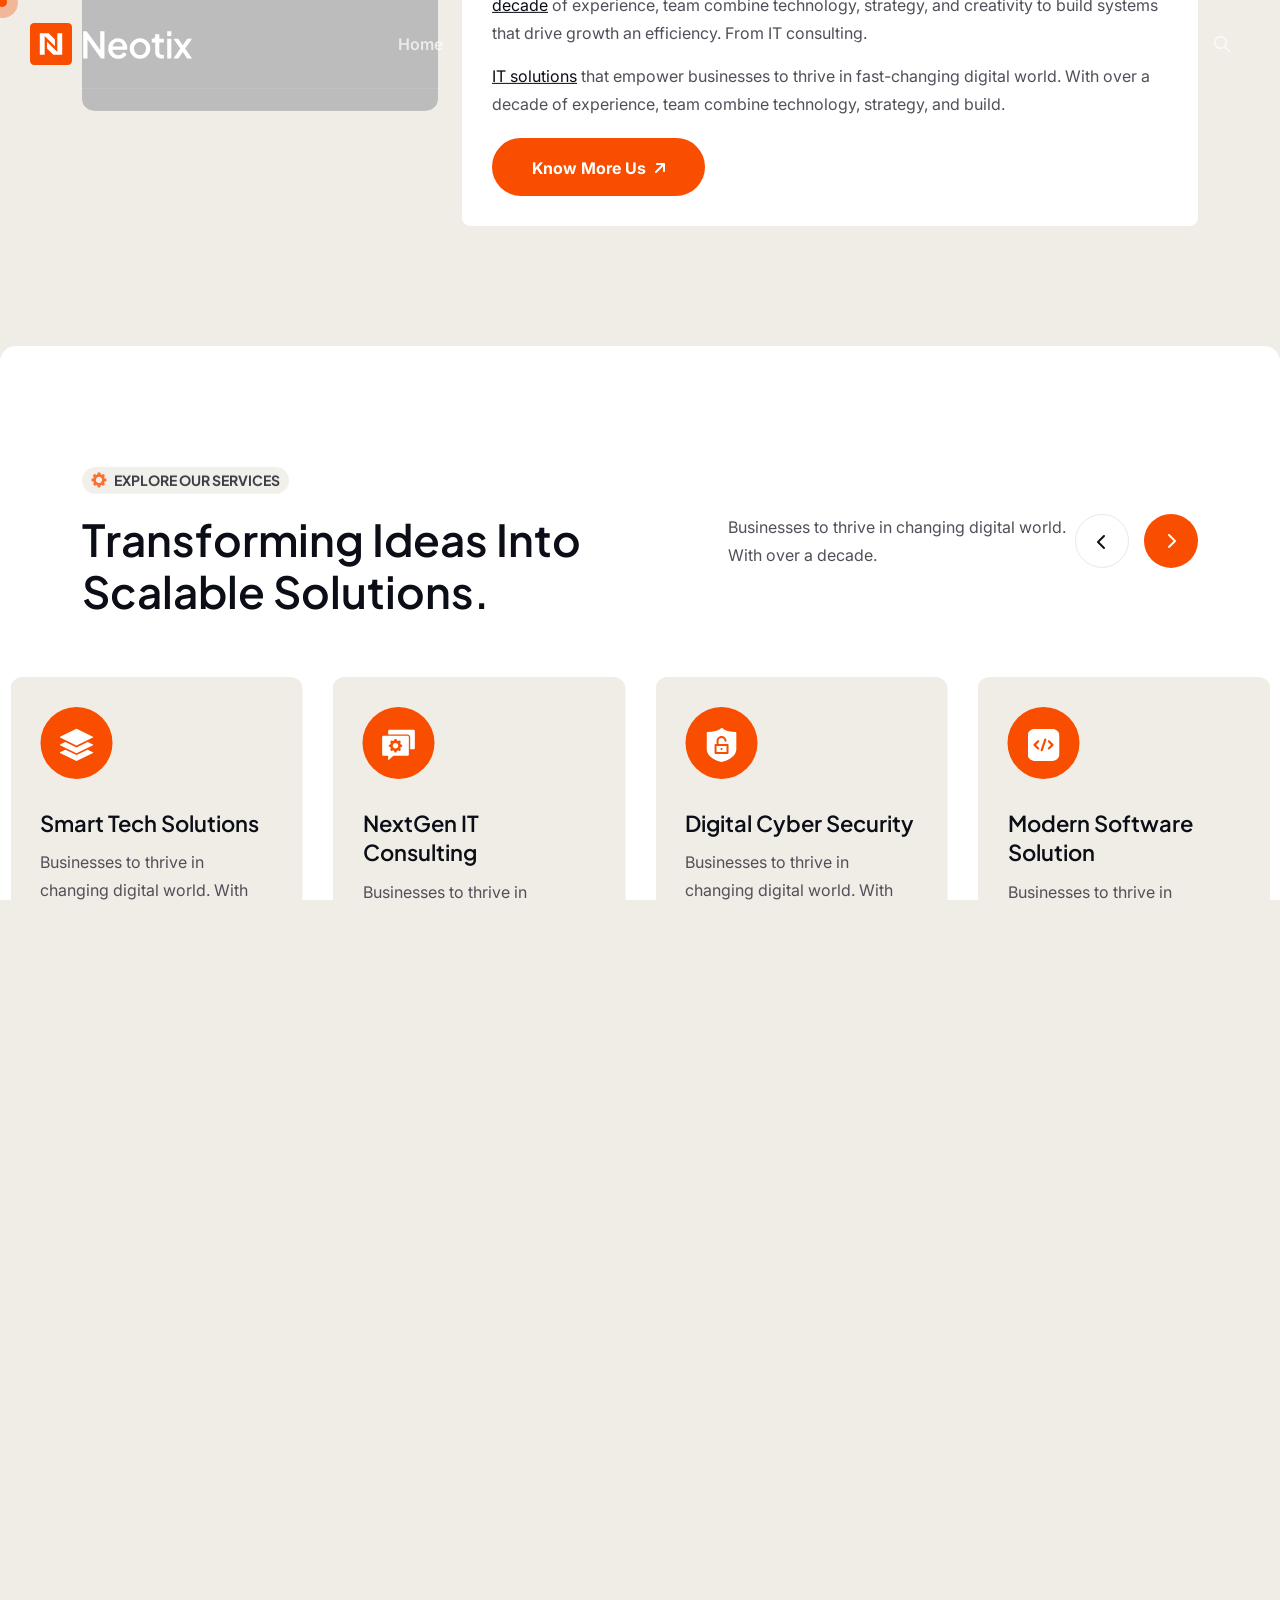
==== buyer-file/neotix/index.html @ cf964920 "first commit" ====
<!DOCTYPE html>
<html lang="en">
    <!--<< Header Area >>-->
    <head>
        <!-- ========== Meta Tags ========== -->
        <meta charset="UTF-8">
        <meta http-equiv="X-UA-Compatible" content="IE=edge">
        <meta name="viewport" content="width=device-width, initial-scale=1">
        <meta name="author" content="Gramentheme">
        <meta name="description" content="Brevon - Multipurpose Business HTML Template">
        <!-- ======== Page title ============ -->
        <title>Neotix - IT Service & Solution HTML Template</title>
        <!--<< Favcion >>-->
        <link rel="shortcut icon" href="assets/img/favicon.svg">
        <!--<< Bootstrap min.css >>-->
        <link rel="stylesheet" href="assets/css/bootstrap.min.css">
        <!--<< All Min Css >>-->
        <link rel="stylesheet" href="assets/css/all.min.css">
        <!--<< Animate.css >>-->
        <link rel="stylesheet" href="assets/css/animate.css">
        <!--<< Magnific Popup.css >>-->
        <link rel="stylesheet" href="assets/css/magnific-popup.css">
        <!--<< MeanMenu.css >>-->
        <link rel="stylesheet" href="assets/css/meanmenu.css">
        <!--<< Swiper Bundle.css >>-->
        <link rel="stylesheet" href="assets/css/swiper-bundle.min.css">
        <!--<< Nice Select.css >>-->
        <link rel="stylesheet" href="assets/css/nice-select.css">
        <!--<< Main.css >>-->
        <link rel="stylesheet" href="assets/css/main.css">
    </head>
    <body>

        <!-- Preloader Start -->
        <div id="preloader" class="preloader">
            <div class="animation-preloader">
                <div class="spinner">                
                </div>
                <div class="txt-loading">
                    <span data-text-preloader="N" class="letters-loading">
                        N
                    </span>
                    <span data-text-preloader="E" class="letters-loading">
                        E
                    </span>
                    <span data-text-preloader="O" class="letters-loading">
                        O
                    </span>
                    <span data-text-preloader="T" class="letters-loading">
                        T
                    </span>
                    <span data-text-preloader="I" class="letters-loading">
                        I
                    </span>
                    <span data-text-preloader="X" class="letters-loading">
                        X
                    </span>
                </div>
                <p class="text-center">Loading</p>
            </div>
            <div class="loader">
                <div class="row">
                    <div class="col-3 loader-section section-left">
                        <div class="bg"></div>
                    </div>
                    <div class="col-3 loader-section section-left">
                        <div class="bg"></div>
                    </div>
                    <div class="col-3 loader-section section-right">
                        <div class="bg"></div>
                    </div>
                    <div class="col-3 loader-section section-right">
                        <div class="bg"></div>
                    </div>
                </div>
            </div>
        </div>

        <!-- Back To Top Start -->
        <button id="back-top" class="back-to-top">
            <i class="fa-regular fa-arrow-up"></i>
        </button>

        <!-- GT MouseCursor Start -->
        <div class="mouseCursor cursor-outer"></div>
        <div class="mouseCursor cursor-inner"></div>

       

         <!-- Header-Top Section Start -->
        <div class="header-top-section">
            <div class="container-fluid">
                <div class="header-top-wrapper">
                    <div class="header-left">
                         <ul class="list">
                            <li>
                                <i class="fa-solid fa-location-dot"></i>
                                Riverside Park EU-1001
                            </li>
                            <li>।</li>
                            <li>
                                <i class="fa-regular fa-envelope"></i>
                                <a href="mailto:hello@neotix.com">hello@neotix.com</a>
                            </li>
                        </ul>
                    </div>
                    <div class="header-right">
                        <span><i class="fa-regular fa-clock"></i> Mon–Fri 09:00 AM – 06:00 PM</span>
                            <div class="social-icon">
                            <a href="#"><i class="fa-brands fa-facebook-f"></i></a>
                            <a href="#"><i class="fa-brands fa-twitter"></i></a>
                            <a href="#"><i class="fa-brands fa-linkedin"></i></a>
                            <a href="#"><i class="fa-brands fa-instagram"></i></a>
                        </div>
                    </div>
                </div>
            </div>
        </div>

         <!-- Offcanvas Area Start -->
        <div class="fix-area">
            <div class="offcanvas__info">
                <div class="offcanvas__wrapper">
                    <div class="offcanvas__content">
                        <div class="offcanvas__top mb-5 d-flex justify-content-between align-items-center">
                            <div class="offcanvas__logo">
                                <a href="index.html">
                                    <img src="assets/img/logo/black-logo.svg" alt="logo-img">
                                </a>
                            </div>
                            <div class="offcanvas__close">
                                <button>
                                <i class="fas fa-times"></i>
                                </button>
                            </div>
                        </div>
                        <p class="text d-none d-xl-block">
                            Nullam dignissim, ante scelerisque the  is euismod fermentum odio sem semper the is erat, a feugiat leo urna eget eros. Duis Aenean a imperdiet risus.
                        </p>
                        <div class="mobile-menu fix mb-3"></div>
                        <div class="offcanvas__contact d-xl-block">
                            <h4 class="d-xl-block">Contact Info</h4>
                            <ul class="d-xl-block">
                                <li class="d-flex align-items-center">
                                    <div class="offcanvas__contact-icon">
                                        <i class="fal fa-map-marker-alt"></i>
                                    </div>
                                    <div class="offcanvas__contact-text">
                                        <a target="_blank" href="#">Main Street, Melbourne, Australia</a>
                                    </div>
                                </li>
                                <li class="d-flex align-items-center">
                                    <div class="offcanvas__contact-icon mr-15">
                                        <i class="fal fa-envelope"></i>
                                    </div>
                                    <div class="offcanvas__contact-text">
                                        <a href="mailto:info@example.com"><span class="mailto:info@example.com">info@example.com</span></a>
                                    </div>
                                </li>
                                <li class="d-flex align-items-center">
                                    <div class="offcanvas__contact-icon mr-15">
                                        <i class="fal fa-clock"></i>
                                    </div>
                                    <div class="offcanvas__contact-text">
                                        <a target="_blank" href="#">Mod-friday, 09am -05pm</a>
                                    </div>
                                </li>
                                <li class="d-flex align-items-center">
                                    <div class="offcanvas__contact-icon mr-15">
                                        <i class="far fa-phone"></i>
                                    </div>
                                    <div class="offcanvas__contact-text">
                                        <a href="tel:+11002345909">+11002345909</a>
                                    </div>
                                </li>
                            </ul>
                            <div class="social-icon d-flex align-items-center">
                                <a href="#"><i class="fab fa-facebook-f"></i></a>
                                <a href="#"><i class="fab fa-twitter"></i></a>
                                <a href="#"><i class="fab fa-youtube"></i></a>
                                <a href="#"><i class="fab fa-linkedin-in"></i></a>
                            </div>
                        </div>
                    </div>
                </div>
            </div>
        </div>
        <div class="offcanvas__overlay"></div>

        <!-- Header Section Start -->
        <header id="header-sticky" class="header-1">
            <div class="container-fluid">
                <div class="mega-menu-wrapper">
                    <div class="header-main">
                        <div class="header-left">
                            <div class="logo">
                            <a href="index.html" class="header-logo">
                                <img src="assets/img/logo/white-logo.svg" alt="logo-img">
                            </a>
                            <a href="index.html" class="header-logo-2">
                                <img src="assets/img/logo/black-logo.svg" alt="logo-img">
                            </a>
                        </div>
                        </div>
                        <div class="mean__menu-wrapper">
                                <div class="main-menu">
                                    <nav id="mobile-menu">
                                        <ul>
                                            <li class="has-dropdown active menu-thumb">
                                                <a href="index.html">
                                                    Home 
                                                </a>
                                                <ul class="submenu has-homemenu">
                                                    <li>
                                                        <div class="homemenu-items">
                                                            <div class="homemenu">
                                                                <div class="homemenu-thumb">
                                                                    <img src="assets/img/header/home-1.jpg" alt="img">
                                                                    <div class="demo-button">
                                                                         <a href="index.html" class="theme-btn">
                                                                            Multi Page 
                                                                        </a>
                                                                    </div>
                                                                </div>
                                                                <div class="homemenu-content text-center">
                                                                        <h4 class="homemenu-title">
                                                                      IT Solution
                                                                    </h4>
                                                                </div>
                                                            </div>
                                                            <div class="homemenu">
                                                                <div class="homemenu-thumb mb-15">
                                                                    <img src="assets/img/header/home-2.jpg" alt="img">
                                                                    <div class="demo-button">
                                                                        <a href="index-2.html" class="theme-btn">
                                                                            Multi Page 
                                                                        </a>
                                                                    </div>
                                                                </div>
                                                                <div class="homemenu-content text-center">
                                                                        <h4 class="homemenu-title">
                                                                       IT Consulting
                                                                    </h4>
                                                                </div>
                                                            </div>
                                                            <div class="homemenu">
                                                                <div class="homemenu-thumb mb-15">
                                                                    <img src="assets/img/header/home-3.jpg" alt="img">
                                                                    <div class="demo-button">
                                                                        <a href="index-3.html" class="theme-btn">
                                                                            Multi Page 
                                                                        </a>
                                                                    </div>
                                                                </div>
                                                                <div class="homemenu-content text-center">
                                                                    <h4 class="homemenu-title">
                                                                       Cyber Security
                                                                    </h4>
                                                                </div>
                                                            </div>
                                                            <div class="homemenu">
                                                                <div class="homemenu-thumb mb-15">
                                                                    <img src="assets/img/header/home-4.jpg" alt="img">
                                                                    <div class="demo-button">
                                                                        <a href="index-4.html" class="theme-btn">
                                                                            Multi Page 
                                                                        </a>
                                                                    </div>
                                                                </div>
                                                                <div class="homemenu-content text-center">
                                                                    <h4 class="homemenu-title">
                                                                       Ai
                                                                    </h4>
                                                                </div>
                                                            </div>
                                                        </div>
                                                    </li>
                                                </ul>
                                            </li>
                                            <li class="has-dropdown active d-xl-none">
                                                <a href="index.html" class="border-none">
                                                Home
                                                </a>
                                                <ul class="submenu">
                                                    <li><a href="index.html">Home 01</a></li>
                                                    <li><a href="index-2.html">Home 02</a></li>
                                                    <li><a href="index-3.html">Home 03</a></li>
                                                    <li><a href="index-4.html">Home 04</a></li>
                                                </ul>
                                            </li>
                                             <li>
                                                <a href="about.html">About Us</a>
                                                </li>
                                                    <li class="has-dropdown">
                                                    <a href="service-details.html">
                                                        Service
                                                    </a>
                                                    <ul class="submenu">
                                                        <li><a href="service.html"> Our Service</a></li>
                                                        <li><a href="service-details.html">Service Details</a></li>
                                                    </ul>
                                                </li>
                                             <li class="has-dropdown">
                                                <a href="news-details.html">
                                                    Pages
                                                </a>
                                                <ul class="submenu">
                                                    
<li>
                                                        <a href="project-details.html">
                                                            Portfolio
                                                            <i class="fas fa-angle-right"></i>
                                                        </a>
                                                        <ul class="submenu">
                                                            <li><a href="project.html">Our Portfolio</a></li>
                                                            <li>
                                                                <a href="project-details.html">Portfolio Details</a>
                                                            </li>
                                                        </ul>
                                                    </li>
                                                    <li class="has-dropdown">
                                                        <a href="team-details.html">
                                                            Team
                                                            <i class="fas fa-angle-right"></i>
                                                        </a>
                                                        <ul class="submenu">
                                                            <li><a href="team.html">Our Team</a></li>
                                                            <li><a href="team-details.html">Team Details</a></li>
                                                        </ul>
                                                    </li>
                                                    <li><a href="pricing.html">Our Pricing</a></li>
                                                    <li><a href="faq.html">Our Faq</a></li>
                                                    <li><a href="404.html">404 Page</a></li>
                                                </ul>
                                            </li>
                                           <li>
                                                <a href="news-details.html">
                                                    Blog
                                                </a>
                                                <ul class="submenu">
                                                    <li><a href="news-grid.html">Blog Grid</a></li>
                                                    <li><a href="news.html">Blog Standard</a></li>
                                                    <li><a href="news-details.html">Blog Details</a></li>
                                                </ul>
                                            </li>
                                            <li>
                                                <a href="contact.html">Contact Us</a>
                                            </li>
                                        </ul>
                                    </nav>
                                </div>
                            </div> 
                          <div class="header-right d-flex justify-content-end align-items-center">
                            <div class="menu_search">
                                <button class="search_btn"><i class="far fa-search"></i></button>
                            </div>
                            <div class="header-btn">
                                <h6>
                                    <i class="fa-regular fa-phone-volume"></i>
                                    <a href="tel:+5284567592">+(528) 456-7592</a>
                                </h6>
                                <div class="header-button">
                                <a href="contact.html" class="theme-btn">
                                   Get In Touch <i class="fa-solid fa-arrow-up-right"></i>
                                </a>
                            </div>
                            <div class="header__hamburger d-xl-none my-auto">
                                <div class="sidebar__toggle">
                                    <i class="fas fa-bars"></i>
                                </div>
                              </div>
                            </div>
                        </div>
                    </div>
                </div>
            </div>
        </header>

        <!-- start: Search Popup -->
        <div class="search_popup">
            <div class="container">
            <div class="row">
                <div class="col-xxl-12">
                <div class="search_wrapper">
                    <div class="search_top d-flex align-items-center">
                    <div class="search_logo">
                        <a href="index.html">
                        <img src="assets/img/logo/white-logo.svg" alt="img">
                        </a>
                    </div>
                    <div class="search_close">
                        <button type="button" class="search_close_btn">
                        <i class="fa-thin fa-times"></i>
                        </button>
                    </div>
                    </div>
                    <div class="search_form">
                    <form action="#">
                        <div class="search_input">
                        <input class="search-input-field" type="text" placeholder="Type here to search...">
                        <span class="search-focus-border"></span>
                        <button type="submit">
                            <svg width="20" height="20" viewBox="0 0 20 20" fill="none" xmlns="http://www.w3.org/2000/svg">
                            <path
                                d="M9.55 18.1C14.272 18.1 18.1 14.272 18.1 9.55C18.1 4.82797 14.272 1 9.55 1C4.82797 1 1 4.82797 1 9.55C1 14.272 4.82797 18.1 9.55 18.1Z"
                                stroke="currentColor" stroke-width="1.5" stroke-linecap="round" stroke-linejoin="round" />
                            <path d="M19.0002 19.0002L17.2002 17.2002" stroke="currentColor" stroke-width="1.5"
                                stroke-linecap="round" stroke-linejoin="round" />
                            </svg>
                        </button>
                        </div>
                    </form>
                    </div>
                </div>
                </div>
            </div>
            </div>
        </div>
        <div class="search-popup-overlay"></div>

        
        <div id="smooth-wrapper">
            <div id="smooth-content">

                
                 <!-- Hero Section Start -->
                <section class="hero-section hero-1 fix bg-cover" style="background-image: url(assets/img/home-1/hero/hero-bg.jpg);">
                    <div class="container custom-container">
                        <div class="row g-4">
                            <div class="col-lg-6">
                                <div class="hero-content">
                                    <h6>
                                        <img src="assets/img/home-1/hero/setting.png" alt="img">
                                        NO.1 IT SOLUTION COMPANY
                                    </h6>
                                    <h1 class="text-anims">
                                        Best intelligent  in transforms business.
                                    </h1>
                                    <p class="wow fadeInUp" data-wow-delay=".3s">
                                        Your growth is our mission. Neotix helps startup and enterprise unlock their full potential.
                                    </p>
                                    <div class="hero-btn text-anims">
                                         <a href="contact.html" class="theme-btn">
                                           Get started now <i class="fa-solid fa-arrow-up-right"></i>
                                        </a>
                                        <a href="contact.html" class="theme-btn style-2">
                                           Let’s talk <i class="fa-solid fa-arrow-up-right"></i>
                                        </a>
                                    </div>
                                </div>
                                <div class="ratting-image wow fadeInUp" data-wow-delay=".7s">
                                    <img src="assets/img/home-1/hero/rating.png" alt="img">
                                </div>
                            </div>
                            <div class="col-lg-6">
                                <div class="hero-image">
                                    <img src="assets/img/home-1/hero/hero-1.jpg" alt="img">
                                    <div class="box float-bob-y">
                                        <div class="group-image-item">
                                            <div class="group-image">
                                                <img src="assets/img/home-1/hero/client-1.png" alt="img">
                                            </div>
                                            <div class="group-image style-2">
                                                <img src="assets/img/home-1/hero/client-2.png" alt="img">
                                            </div>
                                            <div class="group-image style-2">
                                                <img src="assets/img/home-1/hero/client-3.png" alt="img">
                                            </div>
                                            <div class="icon">
                                                <i class="fa-solid fa-plus"></i>
                                            </div>
                                        </div>
                                        <h4>
                                            Our clients ambitious <br> businesses.
                                        </h4>
                                    </div>
                                   <div class="video-circle">
                                        <a href="https://www.youtube.com/watch?v=Cn4G2lZ_g2I" class="video-btn ripple video-popup">
                                            <i class="fa-solid fa-play"></i>
                                        </a>
                                        <div class="text-circle">
                                            <img src="assets/img/home-1/hero/text.png" alt="img">
                                        </div>
                                   </div>
                                </div>
                            </div>
                        </div>
                    </div>
                </section>
    
                <!-- Brand Section Start -->
                <div class="brand-section">
                    <div class="swiper brand-slider">
                        <div class="swiper-wrapper">
                            <div class="swiper-slide">
                                <div class="brand-box-1">
                                <span class="brand-img-1">
                                    <img src="assets/img/home-1/brand/brand-1.png" alt="img">
                                </span>
                                <span class="brand-img-1">
                                    <img src="assets/img/home-1/brand/brand-1.png" alt="img">
                                </span>
                                </div>
                            </div>
                             <div class="swiper-slide">
                                <div class="brand-box-1">
                                <span class="brand-img-1">
                                    <img src="assets/img/home-1/brand/brand-2.png" alt="img">
                                </span>
                                <span class="brand-img-1">
                                    <img src="assets/img/home-1/brand/brand-2.png" alt="img">
                                </span>
                                </div>
                            </div>
                             <div class="swiper-slide">
                                <div class="brand-box-1">
                                <span class="brand-img-1">
                                    <img src="assets/img/home-1/brand/brand-3.png" alt="img">
                                </span>
                                <span class="brand-img-1">
                                    <img src="assets/img/home-1/brand/brand-3.png" alt="img">
                                </span>
                                </div>
                            </div>
                             <div class="swiper-slide">
                                <div class="brand-box-1">
                                <span class="brand-img-1">
                                    <img src="assets/img/home-1/brand/brand-4.png" alt="img">
                                </span>
                                <span class="brand-img-1">
                                    <img src="assets/img/home-1/brand/brand-4.png" alt="img">
                                </span>
                                </div>
                            </div>
                             <div class="swiper-slide">
                                <div class="brand-box-1">
                                <span class="brand-img-1">
                                    <img src="assets/img/home-1/brand/brand-5.png" alt="img">
                                </span>
                                <span class="brand-img-1">
                                    <img src="assets/img/home-1/brand/brand-5.png" alt="img">
                                </span>
                                </div>
                            </div>
                             <div class="swiper-slide">
                                <div class="brand-box-1">
                                <span class="brand-img-1">
                                    <img src="assets/img/home-1/brand/brand-6.png" alt="img">
                                </span>
                                <span class="brand-img-1">
                                    <img src="assets/img/home-1/brand/brand-6.png" alt="img">
                                </span>
                                </div>
                            </div>
                        </div>
                    </div>
                </div>

                <!-- About Section Start -->
                <section class="about-section section-padding fix">
                    <div class="container">
                        <div class="section-title">
                            <span class="sub-title mb-0">
                                <img src="assets/img/home-1/hero/setting.png" alt="img">
                                ABOUT OUR COMPANY
                            </span>
                            <h2 class="tx-title sec_title  tz-itm-title tz-itm-anim">
                                Delivering Innovative IT solutions That <br> Empower In Businesses Togrow For <br> Connect And Succeed In The Digital <br> Era And Unwavering.
                            </h2>
                        </div>
                        <div class="about-wrapper">
                            <div class="row g-4">
                            <div class="col-lg-4">
                                    <div class="about-image">
                                    <img src="assets/img/home-1/about.jpg" alt="img" class="reveal">
                                </div>
                            </div>
                            <div class="col-lg-8">
                                <div class="about-content">
                                        <div class="about-item">
                                            <div class="count-item">
                                                <h2><span class="count">30</span><sup>+</sup></h2>
                                                <h5>
                                                    Personalization at seems <br> ultimate scale.
                                                </h5>
                                            </div>
                                            <div class="content-box text-anims">
                                                <p>
                                                    IT solutions that empower businesses to thrive in fast-changing digital world. With <span>over a decade</span> of experience,  team combine technology, strategy, and creativity to build systems that drive growth an efficiency. From IT consulting.
                                                </p>
                                                <p>
                                                    <span>IT solutions</span> that empower businesses to thrive in fast-changing digital world. With over a decade of experience,  team combine technology, strategy, and build.
                                                </p>
                                                <a href="about.html" class="theme-btn">
                                                   Know more us <i class="fa-solid fa-arrow-up-right"></i>
                                                </a>
                                            </div>
                                        </div>
                                    </div>
                                </div>
                            </div>
                        </div>
                    </div>
                </section>

                <!-- Service Section Start -->
                <section class="service-section section-padding fix">
                    <div class="container">
                        <div class="section-title-area">
                            <div class="section-title">
                                <span class="sub-title style-3 wow fadeInUp">
                                    <img src="assets/img/home-1/hero/setting.png" alt="img">
                                     EXPLORE OUR SERVICES
                                </span>
                                <h2 class="text-anim">
                                    Transforming Ideas Into <br> Scalable Solutions.
                                </h2>
                            </div>
                            <p class="wow fadeInUp" data-wow-delay=".3s">
                                Businesses to thrive in changing digital <br> world. With over a decade.
                            </p>
                            <div class="array-button wow fadeInUp" data-wow-delay=".5s">
                                <button class="array-prev"><i class="fa-solid fa-chevron-left"></i></button>
                                <button class="array-next"><i class="fa-solid fa-chevron-right"></i></button>
                            </div>
                        </div>
                    </div>
                    <div class="swiper service-slider">
                        <div class="swiper-wrapper">
                            <div class="swiper-slide">
                                <div class="service-box-item">
                                    <div class="icon">
                                        <img src="assets/img/home-1/icon/01.svg" alt="img">
                                    </div>
                                    <div class="content">
                                        <h3>
                                            <a href="service-details.html">Future AI innovations</a>
                                        </h3>
                                        <p>
                                            Businesses to thrive in changing digital world. With over a decade systems that drive growth an efficiency. From IT consulting.
                                        </p>
                                        <a href="service-details.html" class="theme-btn">
                                           Learn more <i class="fa-solid fa-arrow-up-right"></i>
                                        </a>
                                    </div>
                                </div>
                            </div>
                            <div class="swiper-slide">
                                <div class="service-box-item">
                                    <div class="icon">
                                        <img src="assets/img/home-1/icon/02.svg" alt="img">
                                    </div>
                                    <div class="content">
                                        <h3>
                                            <a href="service-details.html">Smart tech solutions</a>
                                        </h3>
                                        <p>
                                            Businesses to thrive in changing digital world. With over a decade systems that drive growth an efficiency. From IT consulting.
                                        </p>
                                        <a href="service-details.html" class="theme-btn">
                                           Learn more <i class="fa-solid fa-arrow-up-right"></i>
                                        </a>
                                    </div>
                                </div>
                            </div>
                            <div class="swiper-slide">
                                <div class="service-box-item">
                                    <div class="icon">
                                        <img src="assets/img/home-1/icon/03.svg" alt="img">
                                    </div>
                                    <div class="content">
                                        <h3>
                                            <a href="service-details.html">NextGen IT consulting</a>
                                        </h3>
                                        <p>
                                            Businesses to thrive in changing digital world. With over a decade systems that drive growth an efficiency. From IT consulting.
                                        </p>
                                        <a href="service-details.html" class="theme-btn">
                                           Learn more <i class="fa-solid fa-arrow-up-right"></i>
                                        </a>
                                    </div>
                                </div>
                            </div>
                            <div class="swiper-slide">
                                <div class="service-box-item">
                                    <div class="icon">
                                        <img src="assets/img/home-1/icon/04.svg" alt="img">
                                    </div>
                                    <div class="content">
                                        <h3>
                                            <a href="service-details.html">Digital cyber security</a>
                                        </h3>
                                        <p>
                                            Businesses to thrive in changing digital world. With over a decade systems that drive growth an efficiency. From IT consulting.
                                        </p>
                                        <a href="service-details.html" class="theme-btn">
                                           Learn more <i class="fa-solid fa-arrow-up-right"></i>
                                        </a>
                                    </div>
                                </div>
                            </div>
                            <div class="swiper-slide">
                                <div class="service-box-item">
                                    <div class="icon">
                                        <img src="assets/img/home-1/icon/05.svg" alt="img">
                                    </div>
                                    <div class="content">
                                        <h3>
                                            <a href="service-details.html">Modern software solution</a>
                                        </h3>
                                        <p>
                                            Businesses to thrive in changing digital world. With over a decade systems that drive growth an efficiency. From IT consulting.
                                        </p>
                                        <a href="service-details.html" class="theme-btn">
                                           Learn more <i class="fa-solid fa-arrow-up-right"></i>
                                        </a>
                                    </div>
                                </div>
                            </div>
                        </div>
                        <div class="swiper-dot">
                            <div class="dot"></div>
                        </div>
                    </div>
                </section>

                <!-- Project Section Start -->
                <section class="project-section section-padding fix">
                    <div class="container">
                        <div class="section-title text-center">
                            <span class="sub-title wow fadeInUp">
                                <img src="assets/img/home-1/hero/setting.png" alt="img">
                                Our Project
                            </span>
                            <h2 class="text-anim">
                                Showcase Of Our Recognized Work
                            </h2>
                        </div>
                        <div class="project-box-wrapper project-panel-area">
                            <div class="project-card-items project-panel">
                                <h4>01.</h4>
                                <div class="project-content">
                                    <h3>
                                        <a href="project-details.html">Smart connect</a>
                                    </h3>
                                    <p>
                                        Businesses to thrive in changing digital world. With over a decade systems that drive growth an efficiency. From IT consulting. Businesses to thrive in changing digital world. With over a decade systems that drive.
                                    </p>
                                    <a href="project-details.html" class="theme-btn">
                                        Know more us <i class="fa-solid fa-arrow-up-right"></i>
                                    </a>
                                    <ul class="list">
                                        <li>
                                            <a href="project-details">Mobile</a>
                                            <a href="project-details">App</a>
                                            <a href="project-details">Cloud</a>
                                            <a href="project-details">Network</a>
                                        </li>
                                    </ul>
                                </div>
                                <div class="project-thumb scale">
                                    <img src="assets/img/home-1/project/01.jpg" alt="img">
                                </div>
                            </div>
                            <div class="project-card-items project-panel">
                                <h4>02.</h4>
                                <div class="project-content">
                                    <h3>
                                        <a href="project-details.html">Digital desk</a>
                                    </h3>
                                    <p>
                                        Businesses to thrive in changing digital world. With over a decade systems that drive growth an efficiency. From IT consulting. Businesses to thrive in changing digital world. With over a decade systems that drive.
                                    </p>
                                    <a href="project-details.html" class="theme-btn">
                                        Know more us <i class="fa-solid fa-arrow-up-right"></i>
                                    </a>
                                    <ul class="list">
                                        <li>
                                            <a href="project-details">Mobile</a>
                                            <a href="project-details">App</a>
                                            <a href="project-details">Cloud</a>
                                            <a href="project-details">Network</a>
                                        </li>
                                    </ul>
                                </div>
                                <div class="project-thumb scale">
                                    <img src="assets/img/home-1/project/02.jpg" alt="img">
                                </div>
                            </div>
                            <div class="project-card-items mb-0 project-panel">
                                <h4>03.</h4>
                                <div class="project-content">
                                    <h3>
                                        <a href="project-details.html">Modern route</a>
                                    </h3>
                                    <p>
                                        Businesses to thrive in changing digital world. With over a decade systems that drive growth an efficiency. From IT consulting. Businesses to thrive in changing digital world. With over a decade systems that drive.
                                    </p>
                                    <a href="project-details.html" class="theme-btn">
                                        Know more us <i class="fa-solid fa-arrow-up-right"></i>
                                    </a>
                                    <ul class="list">
                                        <li>
                                            <a href="project-details">Mobile</a>
                                            <a href="project-details">App</a>
                                            <a href="project-details">Cloud</a>
                                            <a href="project-details">Network</a>
                                        </li>
                                    </ul>
                                </div>
                                <div class="project-thumb scale">
                                    <img src="assets/img/home-1/project/03.jpg" alt="img">
                                </div>
                            </div>
                        </div>
                    </div>
                </section>

                <!-- Counter Section Start -->
                <section class="counter-section section-padding fix bg-cover" style="background-image: url(assets/img/home-1/bg.jpg);">
                    <div class="container">
                        <div class="counter-wrapper">
                            <div class="row g-4">
                                <div class="col-xl-6 col-lg-7">
                                    <div class="row g-4">
                                        <div class="col-lg-6 col-md-6 text-anims">
                                            <div class="counter-box-item">
                                                <div class="counter-top-item">
                                                    <h2><span class="count">99</span>%</h2>
                                                    <div class="top-right">
                                                        <span></span>
                                                        <span></span>
                                                        <span></span>
                                                    </div>
                                                </div>
                                                <h4>Client satisfaction.</h4>
                                            </div>
                                        </div>
                                        <div class="col-lg-6 col-md-6 text-anims">
                                            <div class="counter-box-item">
                                                <div class="counter-top-item">
                                                    <h2><span class="count">1</span>M+</h2>
                                                    <div class="top-right">
                                                        <span></span>
                                                        <span></span>
                                                        <span></span>
                                                    </div>
                                                </div>
                                                <h4>Lines of code.</h4>
                                            </div>
                                        </div>
                                        <div class="col-lg-6 col-md-6 text-anims">
                                            <div class="counter-box-item">
                                                <div class="counter-top-item">
                                                    <h2><span class="count">800</span>+</h2>
                                                    <div class="top-right">
                                                        <span></span>
                                                        <span></span>
                                                        <span></span>
                                                    </div>
                                                </div>
                                                <h4>Global clients.</h4>
                                            </div>
                                        </div>
                                        <div class="col-lg-6 col-md-6 text-anims">
                                            <div class="counter-box-item">
                                                <div class="counter-top-item">
                                                    <h2><span class="count">247</span>+</h2>
                                                    <div class="top-right">
                                                        <span></span>
                                                        <span></span>
                                                        <span></span>
                                                    </div>
                                                </div>
                                                <h4>Support provided.</h4>
                                            </div>
                                        </div>
                                    </div>
                                </div>
                                <div class="col-xl-6 col-lg-5">
                                    <div class="counter-content">
                                         <div class="section-title mb-0">
                                            <span class="sub-title style-2 text-white wow fadeInUp">
                                                <img src="assets/img/home-1/hero/setting.png" alt="img">
                                                  IT SOLUTION businesses
                                            </span>
                                            <h2 class="text-white text-anim">
                                              Delivering Innovative <br> IT solution Here.
                                            </h2>
                                        </div>
                                        <p class="text">
                                            Businesses to thrive in changing digital world. With over a decade.
                                        </p>
                                        <div class="video-circle">
                                            <a href="https://www.youtube.com/watch?v=Cn4G2lZ_g2I" class="video-btn ripple video-popup">
                                                <i class="fa-solid fa-play"></i>
                                            </a>
                                            <div class="text-circle">
                                                <img src="assets/img/home-1/hero/text.png" alt="img">
                                            </div>
                                        </div>
                                    </div>
                                </div>
                            </div>
                        </div>
                    </div>
                    <div class="feature-top-item">
                        <div class="container">
                            <div class="section-title-area">
                                <div class="section-title mb-0">
                                    <span class="sub-title style-2 text-white mb-0">
                                        <img src="assets/img/home-1/hero/setting.png" alt="img">
                                            Business Growth
                                    </span>
                                </div>
                                <div class="section-right">
                                    <div class="section-title mb-0">
                                        <h2 class="text-white">
                                            Innovate, Integrate, And <br> Scale Your Business
                                        </h2>
                                        <p class="mt-3">
                                            Businesses to thrive in changing digital  world. With over a decade.
                                        </p>
                                    </div>
                                     <a href="contact.html" class="theme-btn">
                                      More integration <i class="fa-solid fa-arrow-up-right"></i>
                                    </a>
                                </div>
                            </div>
                        </div>
                        <div class="swiper box-slider">
                            <div class="swiper-wrapper slide-transtion">
                                <div class="swiper-slide brand-slide-element">
                                    <div class="feature-icon-item">
                                        <img src="assets/img/home-1/feature/01.png" alt="img">
                                    </div>
                                </div>
                                <div class="swiper-slide brand-slide-element">
                                    <div class="feature-icon-item">
                                        <img src="assets/img/home-1/feature/02.png" alt="img">
                                    </div>
                                </div>
                                <div class="swiper-slide brand-slide-element">
                                    <div class="feature-icon-item">
                                        <img src="assets/img/home-1/feature/03.png" alt="img">
                                    </div>
                                </div>
                                <div class="swiper-slide brand-slide-element">
                                    <div class="feature-icon-item">
                                        <img src="assets/img/home-1/feature/04.png" alt="img">
                                    </div>
                                </div>
                                <div class="swiper-slide brand-slide-element">
                                    <div class="feature-icon-item">
                                        <img src="assets/img/home-1/feature/05.png" alt="img">
                                    </div>
                                </div>
                                <div class="swiper-slide brand-slide-element">
                                    <div class="feature-icon-item">
                                        <img src="assets/img/home-1/feature/06.png" alt="img">
                                    </div>
                                </div>
                                <div class="swiper-slide brand-slide-element">
                                    <div class="feature-icon-item">
                                        <img src="assets/img/home-1/feature/07.png" alt="img">
                                    </div>
                                </div>
                                <div class="swiper-slide brand-slide-element">
                                    <div class="feature-icon-item">
                                        <img src="assets/img/home-1/feature/08.png" alt="img">
                                    </div>
                                </div>
                                <div class="swiper-slide brand-slide-element">
                                    <div class="feature-icon-item">
                                        <img src="assets/img/home-1/feature/09.png" alt="img">
                                    </div>
                                </div>
                                <div class="swiper-slide brand-slide-element">
                                    <div class="feature-icon-item">
                                        <img src="assets/img/home-1/feature/10.png" alt="img">
                                    </div>
                                </div>
                                <div class="swiper-slide brand-slide-element">
                                    <div class="feature-icon-item">
                                        <img src="assets/img/home-1/feature/11.png" alt="img">
                                    </div>
                                </div>
                                <div class="swiper-slide brand-slide-element">
                                    <div class="feature-icon-item">
                                        <img src="assets/img/home-1/feature/12.png" alt="img">
                                    </div>
                                </div>
                            </div>
                        </div>
                        <div dir="rtl" class="swiper box-slider-2 mt-3">
                            <div class="swiper-wrapper slide-transtion">
                                <div class="swiper-slide brand-slide-element">
                                    <div class="feature-icon-item">
                                        <img src="assets/img/home-1/feature/10.png" alt="img">
                                    </div>
                                </div>
                                <div class="swiper-slide brand-slide-element">
                                    <div class="feature-icon-item">
                                        <img src="assets/img/home-1/feature/11.png" alt="img">
                                    </div>
                                </div>
                                <div class="swiper-slide brand-slide-element">
                                    <div class="feature-icon-item">
                                        <img src="assets/img/home-1/feature/08.png" alt="img">
                                    </div>
                                </div>
                                <div class="swiper-slide brand-slide-element">
                                    <div class="feature-icon-item">
                                        <img src="assets/img/home-1/feature/13.png" alt="img">
                                    </div>
                                </div>
                                <div class="swiper-slide brand-slide-element">
                                    <div class="feature-icon-item">
                                        <img src="assets/img/home-1/feature/12.png" alt="img">
                                    </div>
                                </div>
                                <div class="swiper-slide brand-slide-element">
                                    <div class="feature-icon-item">
                                        <img src="assets/img/home-1/feature/14.png" alt="img">
                                    </div>
                                </div>
                                <div class="swiper-slide brand-slide-element">
                                    <div class="feature-icon-item">
                                        <img src="assets/img/home-1/feature/15.png" alt="img">
                                    </div>
                                </div>
                                <div class="swiper-slide brand-slide-element">
                                    <div class="feature-icon-item">
                                        <img src="assets/img/home-1/feature/02.png" alt="img">
                                    </div>
                                </div>
                                <div class="swiper-slide brand-slide-element">
                                    <div class="feature-icon-item">
                                        <img src="assets/img/home-1/feature/16.png" alt="img">
                                    </div>
                                </div>
                                <div class="swiper-slide brand-slide-element">
                                    <div class="feature-icon-item">
                                        <img src="assets/img/home-1/feature/01.png" alt="img">
                                    </div>
                                </div>
                                <div class="swiper-slide brand-slide-element">
                                    <div class="feature-icon-item">
                                        <img src="assets/img/home-1/feature/17.png" alt="img">
                                    </div>
                                </div>
                                <div class="swiper-slide brand-slide-element">
                                    <div class="feature-icon-item">
                                        <img src="assets/img/home-1/feature/04.png" alt="img">
                                    </div>
                                </div>
                            </div>
                        </div>
                    </div>
                </section>

                <!-- Testimonial Section Start -->
                <section class="testimonial-section section-padding fix">
                    <div class="array-button">
                        <button class="array-prev"><i class="fa-solid fa-chevron-left"></i></button>
                        <button class="array-next"><i class="fa-solid fa-chevron-right"></i></button>
                    </div>
                    <div class="container">
                        <div class="section-title text-center">
                            <span class="sub-title wow fadeInUp">
                                <img src="assets/img/home-1/hero/setting.png" alt="img">
                                 CLIENT TESTIMONIALS
                            </span>
                            <h2 class="text-anim">
                                Client Experiences Inspire <br>
                                Business Trust.
                            </h2>
                        </div>
                        <div class="swiper testimonial-slider">
                            <div class="swiper-wrapper">
                                <div class="swiper-slide">
                                    <div class="testimonial-box-item">
                                        <div class="star">
                                            <i class="fa-solid fa-star"></i>
                                            <i class="fa-solid fa-star"></i>
                                            <i class="fa-solid fa-star"></i>
                                            <i class="fa-solid fa-star"></i>
                                            <i class="fa-solid fa-star"></i>
                                        </div>
                                        <p>
                                            “Businesses to thrive in changing digital world. With over a decade systems that drive growth an efficiency. From IT consulting. Businesses to thrive in changing digital world. With over a decade systems that drive.”
                                        </p>
                                        <div class="client-info-item">
                                            <div class="info-item">
                                                <img src="assets/img/home-1/client-1.jpg" alt="img">
                                                <div class="content">
                                                    <h4>Dianne Russell</h4>
                                                    <span>Brand Manager</span>
                                                </div>
                                            </div>
                                            <div class="logo-image">
                                                <img src="assets/img/home-1/brand/brand-3.png" alt="img">
                                            </div>
                                        </div>
                                    </div>
                                </div>
                                <div class="swiper-slide">
                                    <div class="testimonial-box-item">
                                        <div class="star">
                                            <i class="fa-solid fa-star"></i>
                                            <i class="fa-solid fa-star"></i>
                                            <i class="fa-solid fa-star"></i>
                                            <i class="fa-solid fa-star"></i>
                                            <i class="fa-solid fa-star"></i>
                                        </div>
                                        <p>
                                            “Businesses to thrive in changing digital world. With over a decade systems that drive growth an efficiency. From IT consulting. Businesses to thrive in changing digital world. With over a decade systems that drive.”
                                        </p>
                                        <div class="client-info-item">
                                            <div class="info-item">
                                                <img src="assets/img/home-1/client.jpg" alt="img">
                                                <div class="content">
                                                    <h4>Darlene Robertson</h4>
                                                    <span>Brand Manager</span>
                                                </div>
                                            </div>
                                            <div class="logo-image">
                                                <img src="assets/img/home-1/brand/brand-5.png" alt="img">
                                            </div>
                                        </div>
                                    </div>
                                </div>
                                <div class="swiper-slide">
                                    <div class="testimonial-box-item">
                                        <div class="star">
                                            <i class="fa-solid fa-star"></i>
                                            <i class="fa-solid fa-star"></i>
                                            <i class="fa-solid fa-star"></i>
                                            <i class="fa-solid fa-star"></i>
                                            <i class="fa-solid fa-star"></i>
                                        </div>
                                        <p>
                                            “Businesses to thrive in changing digital world. With over a decade systems that drive growth an efficiency. From IT consulting. Businesses to thrive in changing digital world. With over a decade systems that drive.”
                                        </p>
                                        <div class="client-info-item">
                                            <div class="info-item">
                                                <img src="assets/img/home-1/client-1.jpg" alt="img">
                                                <div class="content">
                                                    <h4>Dianne Russell</h4>
                                                    <span>Brand Manager</span>
                                                </div>
                                            </div>
                                            <div class="logo-image">
                                                <img src="assets/img/home-1/brand/brand-3.png" alt="img">
                                            </div>
                                        </div>
                                    </div>
                                </div>
                                <div class="swiper-slide">
                                    <div class="testimonial-box-item">
                                        <div class="star">
                                            <i class="fa-solid fa-star"></i>
                                            <i class="fa-solid fa-star"></i>
                                            <i class="fa-solid fa-star"></i>
                                            <i class="fa-solid fa-star"></i>
                                            <i class="fa-solid fa-star"></i>
                                        </div>
                                        <p>
                                            “Businesses to thrive in changing digital world. With over a decade systems that drive growth an efficiency. From IT consulting. Businesses to thrive in changing digital world. With over a decade systems that drive.”
                                        </p>
                                        <div class="client-info-item">
                                            <div class="info-item">
                                                <img src="assets/img/home-1/client.jpg" alt="img">
                                                <div class="content">
                                                    <h4>Darlene Robertson</h4>
                                                    <span>Brand Manager</span>
                                                </div>
                                            </div>
                                            <div class="logo-image">
                                                <img src="assets/img/home-1/brand/brand-5.png" alt="img">
                                            </div>
                                        </div>
                                    </div>
                                </div>
                            </div>
                        </div>
                         <div class="swiper-dot">
                            <div class="dot"></div>
                        </div>
                    </div>
                </section>

                <!-- Team Section Start -->
                <section class="team-section section-padding fix bg-cover" style="background-image: url(assets/img/home-1/team/bg.jpg);">
                    <div class="container">
                        <div class="team-wrapper">
                            <div class="row g-4">
                                <div class="col-xl-3 col-lg-6 col-md-6">
                                    <div class="team-left-content">
                                        <div class="section-title mb-0">
                                            <span class="sub-title style-2 text-white wow fadeInUp">
                                                <img src="assets/img/home-1/hero/setting.png" alt="img">
                                                 OUR EXPERT TEAM
                                            </span>
                                            <h2 class="text-white text-anim">
                                               Meet Expert <br>
                                                Team.
                                            </h2>
                                        </div>
                                        <p class="text">
                                            Businesses to thrive in changing digital world. With over a decade.
                                        </p>
                                        <a href="team-details.html" class="theme-btn">
                                            More members <i class="fa-solid fa-arrow-up-right"></i>
                                        </a>
                                    </div>
                                </div>
                                <div class="col-xl-3 col-lg-6 col-md-6 tp_fade_anim" data-delay=".3" data-fade-from="left">
                                    <div class="team-card-item">
                                        <div class="team-image">
                                            <img src="assets/img/home-1/team/01.jpg" alt="img">
                                            <div class="social-icon">
                                                <a href="#"><i class="fa-brands fa-facebook-f"></i></a>
                                                <a href="#"><i class="fa-brands fa-linkedin-in"></i></a>
                                                <a href="#"><i class="fa-brands fa-twitter"></i></a>
                                                <a href="#"><i class="fa-brands fa-youtube"></i></a>
                                            </div>
                                        </div>
                                        <div class="team-content">
                                            <h3>
                                                <a href="team-details.html">Ronald Richards</a>
                                            </h3>
                                            <p>Brand Manager</p>
                                        </div>
                                    </div>
                                </div>
                                <div class="col-xl-3 col-lg-6 col-md-6 tp_fade_anim" data-delay=".5" data-fade-from="left">
                                    <div class="team-card-item">
                                        <div class="team-image">
                                            <img src="assets/img/home-1/team/02.jpg" alt="img">
                                            <div class="social-icon">
                                                <a href="#"><i class="fa-brands fa-facebook-f"></i></a>
                                                <a href="#"><i class="fa-brands fa-linkedin-in"></i></a>
                                                <a href="#"><i class="fa-brands fa-twitter"></i></a>
                                                <a href="#"><i class="fa-brands fa-youtube"></i></a>
                                            </div>
                                        </div>
                                        <div class="team-content">
                                            <h3>
                                                <a href="team-details.html">Esther Howard</a>
                                            </h3>
                                            <p>Co. founder</p>
                                        </div>
                                    </div>
                                </div>
                                <div class="col-xl-3 col-lg-6 col-md-6 tp_fade_anim" data-delay=".7" data-fade-from="left">
                                    <div class="team-card-item">
                                        <div class="team-image">
                                            <img src="assets/img/home-1/team/03.jpg" alt="img">
                                            <div class="social-icon">
                                                <a href="#"><i class="fa-brands fa-facebook-f"></i></a>
                                                <a href="#"><i class="fa-brands fa-linkedin-in"></i></a>
                                                <a href="#"><i class="fa-brands fa-twitter"></i></a>
                                                <a href="#"><i class="fa-brands fa-youtube"></i></a>
                                            </div>
                                        </div>
                                        <div class="team-content">
                                            <h3>
                                                <a href="team-details.html">Theresa Webb</a>
                                            </h3>
                                            <p>ui-ux designer</p>
                                        </div>
                                    </div>
                                </div>
                            </div>
                        </div>
                    </div>
                </section>

                <!-- Faq Section Start -->
                <section class="faq-section fix section-padding">
                    <div class="container">
                        <div class="section-title text-center">
                            <span class="sub-title wow fadeInUp">
                                <img src="assets/img/home-1/hero/setting.png" alt="img">
                                Frequently Asked Questions
                            </span>
                            <h2 class="text-anim">
                               Our Stream Process <br>
                                For Success.
                            </h2>
                        </div>
                        <div class="row justify-content-center">
                            <div class="col-xl-10">
                                <div class="faq-items">
                                    <div class="accordion" id="accordionExample">
                                        <div class="accordion-item wow fadeInUp" data-wow-delay=".3s">
                                            <h2 class="accordion-header" id="headingOne">
                                                <button class="accordion-button" type="button" data-bs-toggle="collapse"
                                                    data-bs-target="#collapseOne" aria-expanded="true" aria-controls="collapseOne">
                                                   1.  What services does an IT solutions company provide?
                                                </button>
                                            </h2>
                                            <div id="collapseOne" class="accordion-collapse collapse show"
                                                aria-labelledby="headingOne" data-bs-parent="#accordionExample" role="region">
                                                <div class="accordion-body">
                                                    <p>
                                                       IT solution companies offer services like software development, website design, cloud solutions, cybersecurity, IT consulting, network setup, server management, and ongoing technical support. IT solution companies offer services like software development, website design, cloud solutions, cybersecurity, IT consulting, network setup, server management, and ongoing technical support.
                                                    </p>
                                                </div>
                                            </div>
                                        </div>
                                        <div class="accordion-item wow fadeInUp" data-wow-delay=".5s">
                                            <h2 class="accordion-header" id="headingTwo">
                                                <button class="accordion-button collapsed" type="button" data-bs-toggle="collapse"
                                                    data-bs-target="#collapseTwo" aria-expanded="false" aria-controls="collapseTwo">
                                                    2. Why does my business need IT support?
                                                </button>
                                            </h2>
                                            <div id="collapseTwo" class="accordion-collapse collapse" aria-labelledby="headingTwo"
                                                data-bs-parent="#accordionExample" role="region">
                                                <div class="accordion-body">
                                                    <p>
                                                     IT solution companies offer services like software development, website design, cloud solutions, cybersecurity, IT consulting, network setup, server management, and ongoing technical support. IT solution companies offer services like software development, website design, cloud solutions, cybersecurity, IT consulting, network setup, server management, and ongoing technical support.
                                                    </p>
                                                </div>
                                            </div>
                                        </div>
                                        <div class="accordion-item wow fadeInUp" data-wow-delay=".7s">
                                            <h2 class="accordion-header" id="headingthree">
                                                <button class="accordion-button collapsed" type="button" data-bs-toggle="collapse"
                                                    data-bs-target="#collapsethree" aria-expanded="false"
                                                    aria-controls="collapsethree">
                                                    3. How can IT solutions improve my business productivity?
                                                </button>
                                            </h2>
                                            <div id="collapsethree" class="accordion-collapse collapse"
                                                aria-labelledby="headingthree" data-bs-parent="#accordionExample" role="region">
                                                <div class="accordion-body">
                                                    <p>
                                                         IT solution companies offer services like software development, website design, cloud solutions, cybersecurity, IT consulting, network setup, server management, and ongoing technical support. IT solution companies offer services like software development, website design, cloud solutions, cybersecurity, IT consulting, network setup, server management, and ongoing technical support.
                                                    </p>
                                                </div>
                                            </div>
                                        </div>
                                        <div class="accordion-item wow fadeInUp" data-wow-delay=".3s">
                                            <h2 class="accordion-header" id="headingfour">
                                                <button class="accordion-button collapsed" type="button" data-bs-toggle="collapse"
                                                    data-bs-target="#collapsefour" aria-expanded="false"
                                                    aria-controls="collapsefour">
                                                    4. What is cloud computing, and how can it help my business?
                                                </button>
                                            </h2>
                                            <div id="collapsefour" class="accordion-collapse collapse" aria-labelledby="headingfour"
                                                data-bs-parent="#accordionExample" role="region">
                                                <div class="accordion-body">
                                                    <p>
                                                   IT solution companies offer services like software development, website design, cloud solutions, cybersecurity, IT consulting, network setup, server management, and ongoing technical support. IT solution companies offer services like software development, website design, cloud solutions, cybersecurity, IT consulting, network setup, server management, and ongoing technical support.
                                                    </p>
                                                </div>
                                            </div>
                                        </div>
                                        <div class="accordion-item mb-0 wow fadeInUp" data-wow-delay=".3s">
                                            <h2 class="accordion-header" id="headingfive">
                                                <button class="accordion-button collapsed" type="button" data-bs-toggle="collapse"
                                                    data-bs-target="#collapsefive" aria-expanded="false"
                                                    aria-controls="collapsefive">
                                                    5. How do you protect my business from cyber threats?
                                                </button>
                                            </h2>
                                            <div id="collapsefive" class="accordion-collapse collapse" aria-labelledby="headingfive"
                                                data-bs-parent="#accordionExample" role="region">
                                                <div class="accordion-body">
                                                    <p>
                                                   IT solution companies offer services like software development, website design, cloud solutions, cybersecurity, IT consulting, network setup, server management, and ongoing technical support. IT solution companies offer services like software development, website design, cloud solutions, cybersecurity, IT consulting, network setup, server management, and ongoing technical support.
                                                    </p>
                                                </div>
                                            </div>
                                        </div>
                                    </div>
                                </div>
                            </div>
                        </div>
                    </div>
                </section>

                <!-- Marquee Section Start -->
                <div class="marquee-section fix">
                    <div class="marquee">
                        <div class="marquee-group">
                            <div class="text">
                                <img src="assets/img/home-1/star2.svg" alt="img">
                                Digital
                            </div>
                            <div class="text">
                                <img src="assets/img/home-1/star2.svg" alt="img">
                                Support
                            </div>
                            <div class="text">
                                <img src="assets/img/home-1/star2.svg" alt="img">
                                Consulting
                            </div>
                            <div class="text">
                                <img src="assets/img/home-1/star2.svg" alt="img">
                                Technology
                            </div>
                            <div class="text">
                                <img src="assets/img/home-1/star2.svg" alt="img">
                                Innovation
                            </div>
                            <div class="text">
                                <img src="assets/img/home-1/star2.svg" alt="img">
                                Networking
                            </div>
                            <div class="text">
                                <img src="assets/img/home-1/star2.svg" alt="img">
                                Software
                            </div>
                        </div>
                        <div class="marquee-group">
                            <div class="text">
                                <img src="assets/img/home-1/star2.svg" alt="img">
                                Digital
                            </div>
                            <div class="text">
                                <img src="assets/img/home-1/star2.svg" alt="img">
                                Support
                            </div>
                            <div class="text">
                                <img src="assets/img/home-1/star2.svg" alt="img">
                                Consulting
                            </div>
                            <div class="text">
                                <img src="assets/img/home-1/star2.svg" alt="img">
                                Technology
                            </div>
                            <div class="text">
                                <img src="assets/img/home-1/star2.svg" alt="img">
                                Innovation
                            </div>
                            <div class="text">
                                <img src="assets/img/home-1/star2.svg" alt="img">
                                Networking
                            </div>
                            <div class="text">
                                <img src="assets/img/home-1/star2.svg" alt="img">
                                Software
                            </div>
                        </div>
                        <div class="marquee-group">
                            <div class="text">
                                <img src="assets/img/home-1/star2.svg" alt="img">
                                Digital
                            </div>
                            <div class="text">
                                <img src="assets/img/home-1/star2.svg" alt="img">
                                Support
                            </div>
                            <div class="text">
                                <img src="assets/img/home-1/star2.svg" alt="img">
                                Consulting
                            </div>
                            <div class="text">
                                <img src="assets/img/home-1/star2.svg" alt="img">
                                Technology
                            </div>
                            <div class="text">
                                <img src="assets/img/home-1/star2.svg" alt="img">
                                Innovation
                            </div>
                            <div class="text">
                                <img src="assets/img/home-1/star2.svg" alt="img">
                                Networking
                            </div>
                            <div class="text">
                                <img src="assets/img/home-1/star2.svg" alt="img">
                                Software
                            </div>
                        </div>
                        <div class="marquee-group">
                            <div class="text">
                                <img src="assets/img/home-1/star2.svg" alt="img">
                                Digital
                            </div>
                            <div class="text">
                                <img src="assets/img/home-1/star2.svg" alt="img">
                                Support
                            </div>
                            <div class="text">
                                <img src="assets/img/home-1/star2.svg" alt="img">
                                Consulting
                            </div>
                            <div class="text">
                                <img src="assets/img/home-1/star2.svg" alt="img">
                                Technology
                            </div>
                            <div class="text">
                                <img src="assets/img/home-1/star2.svg" alt="img">
                                Innovation
                            </div>
                            <div class="text">
                                <img src="assets/img/home-1/star2.svg" alt="img">
                                Networking
                            </div>
                            <div class="text">
                                <img src="assets/img/home-1/star2.svg" alt="img">
                                Software
                            </div>
                        </div>
                        <div class="marquee-group">
                            <div class="text">
                                <img src="assets/img/home-1/star2.svg" alt="img">
                                Digital
                            </div>
                            <div class="text">
                                <img src="assets/img/home-1/star2.svg" alt="img">
                                Support
                            </div>
                            <div class="text">
                                <img src="assets/img/home-1/star2.svg" alt="img">
                                Consulting
                            </div>
                            <div class="text">
                                <img src="assets/img/home-1/star2.svg" alt="img">
                                Technology
                            </div>
                            <div class="text">
                                <img src="assets/img/home-1/star2.svg" alt="img">
                                Innovation
                            </div>
                            <div class="text">
                                <img src="assets/img/home-1/star2.svg" alt="img">
                                Networking
                            </div>
                            <div class="text">
                                <img src="assets/img/home-1/star2.svg" alt="img">
                                Software
                            </div>
                        </div>
                    </div>
                </div>

                <!-- News Section Start -->
                <section class="news-section section-padding fix pt-0">
                    <div class="container">
                        <div class="section-title-area">
                            <div class="section-title mb-0">
                                <span class="sub-title wow fadeInUp">
                                    <img src="assets/img/home-1/hero/setting.png" alt="img">
                                    Latest Blog Insights
                                </span>
                                <h2 class="text-anim">
                                    Our Insight Latest News
                                </h2>
                            </div>
                            <a href="news-grid.html" class="theme-btn">
                                More blogs <i class="fa-solid fa-arrow-up-right"></i>
                            </a>
                        </div>
                        <div class="row">
                            <div class="col-xl-4 col-lg-6 col-md-6">
                                <div class="news-card-items tp_fade_anim" data-delay=".3" data-fade-from="left">
                                    <div class="news-image">
                                        <img src="assets/img/home-1/news/01.jpg" alt="img">
                                        <img src="assets/img/home-1/news/01.jpg" alt="img">
                                    </div>
                                    <div class="news-top-content">
                                        <div class="news-content">
                                            <h3>
                                                <a href="news-details.html">
                                                    How modern IT solutions are transforming business productive in 2025.
                                                </a>
                                            </h3>
                                            <span>Nov 1, 2025</span>
                                        </div>
                                         <div class="read-button">
                                                <a href="news-details.html" class="link-btn">
                                                Read more
                                                <i class="fa-solid fa-arrow-up-right"></i>
                                            </a>
                                        </div>
                                    </div>
                                </div>
                            </div>
                            <div class="col-xl-4 col-lg-6 col-md-6">
                                <div class="news-card-items tp_fade_anim" data-delay=".5" data-fade-from="left">
                                    <div class="news-image">
                                        <img src="assets/img/home-1/news/02.jpg" alt="img">
                                        <img src="assets/img/home-1/news/02.jpg" alt="img">
                                    </div>
                                    <div class="news-top-content">
                                        <div class="news-content">
                                            <h3>
                                                <a href="news-details.html">
                                                    Choosing the right cloud platform: AWS vs azure vs google cloud.
                                                </a>
                                            </h3>
                                            <span>Nov 2, 2025</span>
                                        </div>
                                        <div class="read-button">
                                                <a href="news-details.html" class="link-btn">
                                                Read more
                                                <i class="fa-solid fa-arrow-up-right"></i>
                                            </a>
                                        </div>
                                    </div>
                                </div>
                            </div>
                            <div class="col-xl-4 col-lg-6 col-md-6">
                                <div class="news-card-items tp_fade_anim" data-delay=".7" data-fade-from="left">
                                    <div class="news-image">
                                        <img src="assets/img/home-1/news/03.jpg" alt="img">
                                        <img src="assets/img/home-1/news/03.jpg" alt="img">
                                    </div>
                                    <div class="news-top-content">
                                        <div class="news-content">
                                            <h3>
                                                <a href="news-details.html">
                                                    How custom software solutions improve customer experience critical businesses.
                                                </a>
                                            </h3>
                                            <span>Nov 3, 2025</span>
                                        </div>
                                        <div class="read-button">
                                                <a href="news-details.html" class="link-btn">
                                                Read more
                                                <i class="fa-solid fa-arrow-up-right"></i>
                                            </a>
                                        </div>
                                    </div>
                                </div>
                            </div>
                        </div>
                    </div>
                </section>

                <!-- Footer Section Start -->
                <footer class="footer-section fix">
                    <div class="footer-area bg-cover" style="background-image: url(assets/img/home-1/footer-bg.jpg);">
                        <div class="container">
                        <div class="footer-widget-wrapper">
                            <div class="row justify-content-between">
                                <div class="col-xl-4 col-lg-5 col-md-6 wow fadeInUp" data-wow-delay=".2s">
                                    <div class="footer-widget-items">
                                        <div class="widget-head">
                                            <a href="index.html" class="footer-logo">
                                                <img src="assets/img/logo/white-logo.svg" alt="img">
                                            </a>
                                        </div>
                                        <div class="footer-content">
                                            <p>
                                                Businesses to thrive in changing digital world. With over a decade systems that drive growth an efficiency. From IT consulting.
                                            </p>
                                            <a href="contact.html" class="theme-btn">
                                                Get started now <i class="fa-solid fa-arrow-up-right"></i>
                                            </a>
                                        </div>
                                    </div>
                                </div>
                                <div class="col-xl-2 col-lg-3 col-md-6 wow fadeInUp" data-wow-delay=".4s">
                                    <div class="footer-widget-items">
                                        <div class="widget-head">
                                            <h3>Company</h3>
                                        </div>
                                        <ul class="list-area">
                                            <li>
                                                <a href="about.html">
                                                    About us
                                                </a>
                                            </li>
                                            <li>
                                                <a href="contact.html">
                                                    Work process
                                                </a>
                                            </li>
                                            <li>
                                                <a href="about.html">
                                                    About us
                                                </a>
                                            </li>
                                            <li>
                                                <a href="team.html">
                                                    Our team
                                                </a>
                                            </li>
                                            <li>
                                                <a href="contact.html">
                                                    Contact
                                                </a>
                                            </li>
                                            <li>
                                                <a href="contact.html">
                                                    Careers
                                                </a>
                                            </li>
                                            <li>
                                                <a href="news.html">
                                                    Blogs
                                                </a>
                                            </li>
                                        </ul>
                                    </div>
                                </div>
                                <div class="col-xl-3 ps-lg-5 col-lg-4 col-md-6 wow fadeInUp" data-wow-delay=".6s">
                                    <div class="footer-widget-items">
                                        <div class="widget-head">
                                            <h3>Recourse</h3>
                                        </div>
                                        <ul class="list-area">
                                            <li>
                                                <a href="service-details.html">
                                                    Future innovations
                                                </a>
                                            </li>
                                            <li>
                                                <a href="service-details.html">
                                                    Smart solutions
                                                </a>
                                            </li>
                                            <li>
                                                <a href="service-details.html">
                                                        IT consulting
                                                </a>
                                            </li>
                                            <li>
                                                <a href="service-details.html">
                                                    NextGen  IT 
                                                </a>
                                            </li>
                                            <li>
                                                <a href="service-details.html">
                                                    Cyber security
                                                </a>
                                            </li>
                                            <li>
                                                <a href="service-details.html">
                                                    Software solution
                                                </a>
                                            </li>
                                        </ul>
                                    </div>
                                </div>
                                <div class="col-xl-3 col-lg-6 col-md-6 wow fadeInUp" data-wow-delay=".8s">
                                    <div class="footer-widget-items">
                                        <div class="widget-head">
                                            <h3>Subscribe Newsletter</h3>
                                        </div>
                                        <div class="contact-item">
                                            <form action="#">
                                                <input type="text" placeholder="Email address">
                                            </form>
                                            <button type="submit" class="theme-btn w-100">
                                                    Subscribe now <i class="fa-solid fa-arrow-up-right"></i>
                                            </button>
                                            <div class="social-icon">
                                                <a href="#"><i class="fa-brands fa-facebook-f"></i></a>
                                                <a href="#"><i class="fa-brands fa-linkedin-in"></i></a>
                                                <a href="#"><i class="fa-brands fa-twitter"></i></a>
                                                <a href="#"><i class="fa-brands fa-youtube"></i></a>
                                            </div>
                                        </div>
                                    </div>
                                </div>
                            </div>
                        </div>
                        <div class="footer-bottom-wrapper">
                            <p class="wow fadeInUp" data-wow-delay=".3s">
                               Copyright <span>Neotix.</span> All rights reserved.
                            </p>
                            <ul class="footer-list wow fadeInUp" data-wow-delay=".7s">
                                <li>
                                    <a href="contact.html">Privacy policy</a>
                                </li>
                                <li>।</li>
                                <li>
                                    <a href="contact.html">Terms & conditions</a>
                                </li>
                            </ul>
                        </div>
                    </div>
                    </div>
                </footer>

            </div>
        </div>

       

        
        <!--<< All JS Plugins >>-->
        <script src="assets/js/jquery-3.7.1.min.js"></script>
        <!--<< Viewport Js >>-->
        <script src="assets/js/viewport.jquery.js"></script>
        <!--<< Bootstrap Js >>-->
        <script src="assets/js/bootstrap.bundle.min.js"></script>
        <!--<< Gsap Min Js >>-->
        <script src="assets/js/gsap.min.js"></script>
        <!--<< ScrollTrigger Min Js >>-->
        <script src="assets/js/ScrollTrigger.min.js"></script>
        <!--<< ScrollSmoother Min Js >>-->
        <script src="assets/js/ScrollSmoother.min.js"></script>
        <!--<< ScrollToPlugin Min Js >>-->
        <script src="assets/js/ScrollToPlugin.min.js"></script>
        <!--<< SplitText Min Js >>-->
        <script src="assets/js/SplitText.min.js"></script>
        <!--<< TextPlugin Min Js >>-->
        <script src="assets/js/TextPlugin.js"></script>
         <!--<< Chroma Min Js >>-->
        <script src="assets/js/chroma.min.js"></script>
        <!--<< nice-selec Js >>-->
        <script src="assets/js/jquery.nice-select.min.js"></script>
        <!--<< Waypoints Js >>-->
        <script src="assets/js/jquery.waypoints.js"></script>
        <!--<< Counterup Js >>-->
        <script src="assets/js/jquery.counterup.min.js"></script>
        <!--<< Swiper Slider Js >>-->
        <script src="assets/js/swiper-bundle.min.js"></script>
        <!--<< MeanMenu Js >>-->
        <script src="assets/js/jquery.meanmenu.min.js"></script>
        <!--<< Parallaxie Js >>-->
        <script src="assets/js/parallaxie.js"></script>
        <!--<< Magnific Popup Js >>-->
        <script src="assets/js/jquery.magnific-popup.min.js"></script>
        <!--<< Wow Animation Js >>-->
        <script src="assets/js/wow.min.js"></script>
        <!--<< Main.js >>-->
        <script src="assets/js/main.js"></script>
    </body>
</html>
---- buyer-file/neotix/assets/css/main.css ----
@charset "UTF-8";
/*======================================================================================
Theme Name: Neotix 
Author: Gramentheme
Author URI: https://themeforest.net/user/Gramentheme/portfolio
Description: Neotix - IT Service & Solution HTML Template
Service Html Template 
Version: 1.0.0
=======================================================================================*/
/*======================================================================================
  >> TABLE OF CONTENTS <<
========================================================================================
01. Mixins & Variables
02. Base
03. Components
04. Layouts
05. Sections
======================================================================================*/
/*---------------------------------------
01. Mixins & Variables
---------------------------------------*/
@import url("https://fonts.googleapis.com/css2?family=Plus+Jakarta+Sans:ital,wght@0,200..800;1,200..800&display=swap");
@import url("https://fonts.googleapis.com/css2?family=Inter:ital,opsz,wght@0,14..32,100..900;1,14..32,100..900&display=swap");
:root {
  --body: #fff;
  --black: #000;
  --white: #fff;
  --theme: #F94D00;
  --header: #0B0D17;
  --text: #534F5A;
  --border: #02060A;
  --bg: #EFEDE5;
  --bg2: #0F172A;
  --box-shadow: 0px 1px 14px 0px rgba(0, 0, 0, 0.13);
}

/*---------------------------------------
02. Base
---------------------------------------*/
/* --------------------------------------------
    Template Default Fonts & Fonts Styles
 ---------------------------------------------- */
body {
  font-family: "Inter", sans-serif;
  font-size: 16px;
  font-weight: 400;
  line-height: 28px;
  color: var(--text);
  background-color: var(--bg);
  padding: 0;
  margin: 0;
  overflow-x: hidden;
}
@media (max-width: 575px) {
  body {
    font-size: 14px;
  }
}

ul {
  padding: 0;
  margin: 0;
  list-style: none;
}

button {
  border: none;
  background-color: transparent;
  padding: 0;
}

input:focus {
  color: var(--white);
  outline: none;
}

input {
  color: var(--white);
}

h1,
h2,
h3,
h4,
h5,
h6 {
  font-family: "Plus Jakarta Sans", sans-serif;
  margin: 0px;
  padding: 0;
  color: var(--header);
  transition: all 0.4s ease-in-out;
}

h1 {
  font-size: 80px;
  font-weight: 600;
  line-height: 95%;
  text-transform: capitalize;
}
@media (max-width: 1399px) {
  h1 {
    font-size: 60px;
  }
}
@media (max-width: 1199px) {
  h1 {
    font-size: 55px;
  }
}
@media (max-width: 991px) {
  h1 {
    font-size: 60px;
    line-height: 130% !important;
  }
}
@media (max-width: 767px) {
  h1 {
    font-size: 55px;
  }
}
@media (max-width: 575px) {
  h1 {
    font-size: 44px;
  }
}
@media (max-width: 470px) {
  h1 {
    font-size: 34px;
  }
}

h2 {
  font-size: 48px;
  font-weight: 600;
  line-height: 117%;
}
@media (max-width: 1399px) {
  h2 {
    font-size: 44px;
  }
}
@media (max-width: 1199px) {
  h2 {
    font-size: 40px;
  }
}
@media (max-width: 991px) {
  h2 {
    font-size: 36px;
  }
}
@media (max-width: 767px) {
  h2 {
    font-size: 40px;
  }
}
@media (max-width: 575px) {
  h2 {
    font-size: 30px;
  }
}
@media (max-width: 470px) {
  h2 {
    font-size: 30px;
  }
}

h3 {
  font-size: 24px;
  font-weight: 600;
  line-height: 133%;
  text-transform: capitalize;
}
@media (max-width: 575px) {
  h3 {
    font-size: 20px;
  }
}

h4 {
  font-size: 20px;
  font-weight: 600;
  line-height: 150%;
  text-transform: capitalize;
}

h5 {
  font-size: 18px;
  font-weight: 600;
  text-transform: capitalize;
}

h6 {
  font-size: 16px;
  font-weight: 600;
  text-transform: capitalize;
}

a {
  text-decoration: none;
  outline: none !important;
  cursor: pointer;
  color: var(--header);
  transition: all 0.4s ease-in-out;
}

p {
  margin: 0px;
  transition: all 0.4s ease-in-out;
}

span {
  margin: 0px;
}

.theme-btn {
  position: relative;
  display: inline-flex;
  align-items: center;
  justify-content: center;
  vertical-align: middle;
  -webkit-appearance: none;
  appearance: none;
  outline: none !important;
  border: none;
  font-weight: 700;
  font-size: 16px;
  color: var(--white);
  padding: 16px 40px 14px;
  transition: 0.5s ease-in-out;
  text-transform: capitalize;
  overflow: hidden;
  gap: 5px;
  text-align: center;
  background-color: var(--theme);
  z-index: 1;
  border-radius: 100px;
}
.theme-btn i {
  margin-left: 5px;
}
.theme-btn::before {
  content: "";
  background-color: var(--header);
  position: absolute;
  top: 0;
  left: 0;
  right: 0;
  bottom: 0;
  width: 100%;
  clip-path: circle(0% at 50% 50%);
  transition: all cubic-bezier(0, 0.96, 0.58, 1.1) 0.8s;
  z-index: -1;
}
.theme-btn:hover::before {
  clip-path: circle(100% at 50% 50%);
  transition: all cubic-bezier(0, 0.96, 0.58, 1.1) 4s;
  transition-delay: 200ms;
}
.theme-btn::after {
  content: "";
  background-color: rgba(11, 13, 23, 0.3);
  position: absolute;
  top: 0;
  left: 0;
  right: 0;
  bottom: 0;
  width: 100%;
  clip-path: circle(0% at 50% 50%);
  transition: all cubic-bezier(0, 0.96, 0.58, 1.1) 0.8s;
  z-index: -1;
}
.theme-btn:hover::after {
  clip-path: circle(100% at 50% 50%);
  transition: all cubic-bezier(0, 0.96, 0.58, 1.1) 4s;
}
.theme-btn span {
  font-size: 16px;
  position: relative;
  top: -1px;
  font-weight: 700;
  transition: all 500ms ease;
}
.theme-btn:hover {
  color: var(--white);
}
.theme-btn:hover img {
  filter: brightness(0);
}

.link-btn {
  color: var(--theme);
  font-size: 16px;
  font-weight: 600;
  display: inline-block;
  font-family: "Plus Jakarta Sans", sans-serif;
}
.link-btn i {
  margin-left: 5px;
  color: var(--theme);
}

.tw-hover-btn {
  position: relative;
  overflow: hidden;
}

.theme-btn-main {
  width: 166px;
  height: 166px;
  border-radius: 50%;
  display: flex;
  flex-direction: column;
  align-items: center;
  justify-content: center;
  position: relative;
  cursor: pointer;
  border: 1px solid rgba(255, 255, 255, 0.12);
  color: #fff;
}

.theme-btn-text,
.theme-btn-icon {
  position: relative;
  z-index: 3;
}

.tw-btn-circle-dot {
  position: absolute;
  width: 20px;
  height: 20px;
  border-radius: 50%;
  background: var(--theme);
  transform: translate(-50%, -50%);
  transition: width 0.6s ease, height 0.6s ease;
  pointer-events: none;
  z-index: 1;
  bottom: -15px;
}

/*---------------------------------------
03. Components
---------------------------------------*/
.mean-container a.meanmenu-reveal {
  display: none;
}

.mean-container .mean-nav {
  background: none;
  margin-top: 0;
}

.mean-container .mean-bar {
  padding: 0;
  min-height: auto;
  background: none;
  background: none;
}

.mean-container .mean-nav > ul {
  padding: 0;
  margin: 0;
  width: 100%;
  list-style-type: none;
  display: block !important;
}

.mean-container a.meanmenu-reveal {
  display: none !important;
}

.mean-container .mean-nav ul li a {
  display: block;
  width: 100%;
  padding: 10px 0;
  color: var(--black);
  font-size: 16px;
  font-weight: 500;
  line-height: 2;
  text-transform: capitalize;
  border-bottom: 1px solid rgba(0, 0, 0, 0.2) !important;
  border: none;
}
.mean-container .mean-nav ul li a:hover {
  color: var(--theme);
}

.mean-container .mean-nav ul li .submenu li a {
  border-bottom: none !important;
  font-size: 14px;
  padding: 6px 0;
  color: var(--header);
}

.mean-container .mean-nav ul li a:last-child {
  border-bottom: 0;
}

.mean-container .mean-nav ul li a:hover {
  color: var(--theme);
}

.mean-container .mean-nav ul li a.mean-expand {
  margin-top: 5px;
  padding: 0 !important;
}

.mean-container .mean-nav ul li > a > i {
  display: none;
}

.mean-container .mean-nav ul li > a.mean-expand i {
  display: inline-block;
  font-size: 18px;
}

.mean-container .mean-nav > ul > li:first-child > a {
  border-top: 0;
}

.mean-container .mean-nav ul li a.mean-expand.mean-clicked i {
  transform: rotate(45deg);
  -webkit-transform: rotate(45deg);
  -moz-transform: rotate(45deg);
  -ms-transform: rotate(45deg);
  -o-transform: rotate(45deg);
  transition: all 0.4s ease-in-out;
}

.mean-container .mean-nav ul li .mega-menu li a {
  height: 200px;
  width: 100%;
  padding: 0;
  border-top: 0;
  margin-bottom: 20px;
}

.preloader {
  align-items: center;
  cursor: default;
  display: flex;
  height: 100%;
  justify-content: center;
  position: fixed;
  left: 0;
  top: 0;
  width: 100%;
  z-index: 9999999;
}
.preloader .animation-preloader {
  z-index: 1000;
}
.preloader .animation-preloader .spinner {
  animation: spinner 1s infinite linear;
  border-radius: 50%;
  border: 3px solid rgba(0, 0, 0, 0.2);
  border-top-color: var(--theme);
  height: 9em;
  margin: 0 auto 3.5em auto;
  width: 9em;
}
@media (max-width: 767px) {
  .preloader .animation-preloader .spinner {
    width: 7.5em;
    height: 7.5em;
    margin: 0 auto 1.5em auto;
  }
}
.preloader .animation-preloader .txt-loading {
  font: 500 5em "Plus Jakarta Sans", sans-serif, "Inter", sans-serif;
  text-align: center;
  user-select: none;
  font-family: "Plus Jakarta Sans", sans-serif;
  font-weight: 700;
}
@media (max-width: 767px) {
  .preloader .animation-preloader .txt-loading {
    font-size: 2.5em;
  }
}
.preloader .animation-preloader .txt-loading .letters-loading {
  color: var(--theme);
  position: relative;
}
.preloader .animation-preloader .txt-loading .letters-loading:nth-child(2):before {
  animation-delay: 0.2s;
}
.preloader .animation-preloader .txt-loading .letters-loading:nth-child(3):before {
  animation-delay: 0.4s;
}
.preloader .animation-preloader .txt-loading .letters-loading:nth-child(4):before {
  animation-delay: 0.6s;
}
.preloader .animation-preloader .txt-loading .letters-loading:nth-child(5):before {
  animation-delay: 0.8s;
}
.preloader .animation-preloader .txt-loading .letters-loading:nth-child(6):before {
  animation-delay: 1s;
}
.preloader .animation-preloader .txt-loading .letters-loading:nth-child(7):before {
  animation-delay: 1.2s;
}
.preloader .animation-preloader .txt-loading .letters-loading:nth-child(8):before {
  animation-delay: 1.4s;
}
.preloader .animation-preloader .txt-loading .letters-loading::before {
  animation: letters-loading 4s infinite;
  color: var(--header);
  content: attr(data-text-preloader);
  left: 0;
  opacity: 0;
  font-family: "Plus Jakarta Sans", sans-serif;
  position: absolute;
  top: -3px;
  transform: rotateY(-90deg);
}
.preloader p {
  font-size: 16px;
  font-weight: 500;
  text-transform: uppercase;
  letter-spacing: 8px;
  color: var(--theme);
}
.preloader .loader {
  position: fixed;
  top: 0;
  left: 0;
  width: 100%;
  height: 100%;
  font-size: 0;
  z-index: 1;
  pointer-events: none;
}
.preloader .loader .row {
  height: 100%;
}
.preloader .loader .loader-section {
  padding: 0px;
}
.preloader .loader .loader-section .bg {
  background-color: var(--white);
  height: 100%;
  left: 0;
  width: 100%;
  transition: all 800ms cubic-bezier(0.77, 0, 0.175, 1);
}
.preloader.loaded .animation-preloader {
  opacity: 0;
  transition: 0.3s ease-out;
}
.preloader.loaded .loader-section .bg {
  width: 0;
  transition: 0.7s 0.3s allcubic-bezier(0.1, 0.1, 0.1, 1);
}

.back-to-top {
  background-color: var(--theme);
  width: 50px;
  height: 50px;
  line-height: 40px;
  border-radius: 100px;
  color: var(--white);
  font-size: 16px;
  position: fixed;
  display: inline-block;
  z-index: 9999;
  right: 30px;
  bottom: 30px;
  transition: all 0.4s ease-in-out;
  opacity: 0;
  visibility: hidden;
  transform: translateY(20px);
}
@media (max-width: 575px) {
  .back-to-top {
    display: none;
  }
}
.back-to-top:hover {
  background-color: var(--white);
  color: var(--theme);
}
.back-to-top.show {
  opacity: 1;
  visibility: visible;
  transform: translate(0);
}

.cursor-outer {
  -webkit-margin-start: -12px;
  margin-inline-start: -12px;
  margin-top: -12px;
  width: 30px;
  height: 30px;
  border: 1px solid var(--theme);
  background-color: var(--theme);
  -webkit-box-sizing: border-box;
  box-sizing: border-box;
  z-index: 10000000;
  opacity: 0.34;
  -webkit-transition: all 0.4s ease-out 0s;
  transition: all 0.4s ease-out 0s;
}

.cursor-outer.cursor-hover {
  opacity: 0.14;
}

.cursor-outer.cursor-big {
  opacity: 0;
}

.mouseCursor {
  position: fixed;
  top: 0;
  inset-inline-start: 0;
  inset-inline-end: 0;
  bottom: 0;
  pointer-events: none;
  border-radius: 50%;
  -webkit-transform: translateZ(0);
  transform: translateZ(0);
  visibility: hidden;
  text-align: center;
}

.mouseCursor.cursor-big {
  width: 20px;
  height: 20px;
  -webkit-margin-start: -12px;
  margin-inline-start: -12px;
  margin-top: -12px;
}

.cursor-inner {
  -webkit-margin-start: -3px;
  margin-inline-start: -3px;
  margin-top: -3px;
  width: 10px;
  height: 10px;
  z-index: 10000001;
  background-color: var(--theme);
  opacity: 1;
  -webkit-transition: all 0.24s ease-out 0s;
  transition: all 0.24s ease-out 0s;
}
.cursor-inner span {
  color: var(--text);
  line-height: 60px;
  opacity: 0;
  text-transform: uppercase;
  letter-spacing: 1px;
  font-size: 12px;
}

.cursor-inner.cursor-big span {
  opacity: 1;
}

.cursor-inner.cursor-hover {
  -webkit-margin-start: -10px;
  margin-inline-start: -10px;
  margin-top: -10px;
  width: 30px;
  height: 30px;
  background-color: var(--theme);
  border: 1px solid #686363;
  opacity: 0;
}

.search_popup {
  position: fixed;
  top: 0;
  left: 0;
  width: 100%;
  background-color: var(--header);
  z-index: 100;
  padding-top: 70px;
  padding-bottom: 100px;
  opacity: 0;
  backdrop-filter: blur(10px);
  transform: translateY(-100%);
  transition: all 0.6s ease;
}
.search_popup.search-opened {
  opacity: 1;
  transform: translateY(0%);
  transition-delay: 0s;
  z-index: 999999;
}
.search_popup.search-opened .search_form .search_input {
  transform: translateY(0px);
  opacity: 1;
  transition-delay: 0.3s;
}
.search_popup.search-opened .search_form .search_input::after {
  width: 100%;
  transition-delay: 0.5s;
}
@media (max-width: 575px) {
  .search_popup {
    padding-top: 50px;
    padding-bottom: 70px;
  }
}
.search_wrapper .search_top {
  margin-bottom: 80px;
}
.search_wrapper .search_top .search_logo {
  max-width: 200px;
}
.search_wrapper .search_top .search_logo a {
  display: block;
}
@media (max-width: 575px) {
  .search_wrapper .search_top .search_logo {
    max-width: 150px;
  }
}
.search_wrapper .search_top .search_close {
  margin-left: auto;
  margin-top: 10px;
}
.search_wrapper .search_top .search_close .search_close_btn {
  display: inline-block;
  width: 35px;
  height: 35px;
  font-size: 35px;
  line-height: 1;
  color: rgba(255, 255, 255, 0.3);
}
.search_wrapper .search_top .search_close .search_close_btn svg {
  width: 30px;
  height: 30px;
}
.search_wrapper .search_top .search_close .search_close_btn:hover {
  color: var(--white);
  transform: rotate(90deg);
}
@media (max-width: 575px) {
  .search_wrapper .search_top {
    margin-bottom: 50px;
  }
}
@media (max-width: 500px) {
  .search_wrapper .search_top {
    margin-bottom: 40px;
  }
}
.search_wrapper .search_form .search_input {
  position: relative;
  height: 80px;
  transform: translateY(-40px);
  transition: all 0.4s ease-in-out;
  transition-delay: 0.5s;
  opacity: 0;
}
.search_wrapper .search_form .search_input::after {
  position: absolute;
  content: "";
  left: 0;
  bottom: 0;
  width: 0%;
  height: 1px;
  background-color: rgba(255, 255, 255, 0.3);
  transition-delay: 0.3s;
  transition: all 0.4s ease-in-out;
}
.search_wrapper .search_form .search_input input {
  width: 100%;
  height: 100%;
  background-color: transparent;
  border: 0;
  outline: 0;
  font-size: 24px;
  color: var(--text);
  border-bottom: 1px solid transparent;
  padding: 0;
  padding-right: 30px;
}
.search_wrapper .search_form .search_input input::placeholder {
  font-size: 24px;
}
.search_wrapper .search_form .search_input input ~ .search-focus-border {
  position: absolute;
  bottom: 0;
  left: auto;
  right: 0;
  width: 0;
  height: 1px;
  background-color: var(--white);
  transition: all 0.5s;
}
.search_wrapper .search_form .search_input input:focus ~ .search-focus-border {
  width: 100%;
  left: 0;
  right: auto;
  transition: all 0.5s;
}
@media (max-width: 575px) {
  .search_wrapper .search_form .search_input input {
    font-size: 20px;
  }
  .search_wrapper .search_form .search_input input::placeholder {
    font-size: 20px;
  }
}
@media (max-width: 500px) {
  .search_wrapper .search_form .search_input input {
    font-size: 18px;
  }
  .search_wrapper .search_form .search_input input::placeholder {
    font-size: 18px;
  }
}
.search_wrapper .search_form .search_input button {
  position: absolute;
  top: 50%;
  right: 0;
  transform: translateY(-50%);
  font-size: 18px;
  color: var(--white);
}

.search-popup-overlay {
  position: fixed;
  left: 0;
  top: 0;
  width: 100%;
  height: 100%;
  background-color: var(--theme);
  z-index: 99;
  opacity: 0;
  visibility: hidden;
  transform: translateY(-100%);
  cursor: zoom-out;
  transition: transform 0.6s ease, opacity 0.6s ease;
}

.search-popup-overlay.search-popup-overlay-open {
  opacity: 0.8;
  visibility: visible;
  transform: translateY(0);
  transition-delay: 0.35s;
}

@-webkit-keyframes rippleOne {
  70% {
    -webkit-box-shadow: 0 0 0 40px rgba(244, 68, 56, 0);
    box-shadow: 0 0 0 40px rgba(244, 68, 56, 0);
  }
  100% {
    -webkit-box-shadow: 0 0 0 0 rgba(244, 68, 56, 0);
    box-shadow: 0 0 0 0 rgba(244, 68, 56, 0);
  }
}
@keyframes rippleOne {
  70% {
    -webkit-box-shadow: 0 0 0 40px rgba(244, 68, 56, 0);
    box-shadow: 0 0 0 40px rgba(244, 68, 56, 0);
  }
  100% {
    -webkit-box-shadow: 0 0 0 0 rgba(244, 68, 56, 0);
    box-shadow: 0 0 0 0 rgba(244, 68, 56, 0);
  }
}
@keyframes gelatine {
  from, to {
    transform: scale(1, 1);
  }
  25% {
    transform: scale(0.7, 1.1);
  }
  50% {
    transform: scale(1.1, 0.7);
  }
  75% {
    transform: scale(0.95, 1.05);
  }
}
@keyframes cir36 {
  100% {
    transform: rotate(360deg);
  }
}
@keyframes rounded {
  50% {
    transform: rotate(15deg);
  }
}
@keyframes up-down {
  0% {
    transform: translateY(10px);
  }
  100% {
    transform: translateY(-10px);
  }
}
@-webkit-keyframes spinner {
  to {
    -webkit-transform: rotateZ(360deg);
    transform: rotateZ(360deg);
  }
}
@keyframes spinner {
  to {
    -webkit-transform: rotateZ(360deg);
    transform: rotateZ(360deg);
  }
}
@-webkit-keyframes letters-loading {
  0%, 75%, 100% {
    opacity: 0;
    transform: rotateY(-90deg);
  }
  25%, 50% {
    opacity: 1;
    transform: rotateY(0deg);
  }
}
@keyframes letters-loading {
  0%, 75%, 100% {
    opacity: 0;
    transform: rotateY(-90deg);
  }
  25%, 50% {
    opacity: 1;
    transform: rotateY(0deg);
  }
}
@keyframes loaderspin {
  0% {
    transform: translate(-50%, -50%) rotate(0deg);
  }
  100% {
    transform: translate(-50%, -50%) rotate(360deg);
  }
}
@keyframes tpswing {
  0% {
    -webkit-transform: rotate(20deg);
    -ms-transform: rotate(20deg);
    transform: rotate(20deg);
  }
  100% {
    -webkit-transform: rotate(0deg);
    -ms-transform: rotate(0deg);
    transform: rotate(0deg);
  }
}
@keyframes width {
  0% {
    width: 0%;
  }
  100% {
    width: 100%;
  }
}
@-webkit-keyframes width {
  0% {
    width: 0%;
  }
  100% {
    width: 100%;
  }
}
@-webkit-keyframes loaderspin {
  0% {
    transform: translate(-50%, -50%) rotate(0deg);
  }
  100% {
    transform: translate(-50%, -50%) rotate(360deg);
  }
}
@keyframes loaderpulse {
  0% {
    transform: scale(1);
  }
  100% {
    transform: scale(1.2);
  }
}
@keyframes rounded {
  50% {
    transform: rotate(20deg);
  }
}
@keyframes cir36 {
  100% {
    transform: rotate(360deg);
  }
}
.float-bob-y {
  -webkit-animation-name: float-bob-y;
  animation-name: float-bob-y;
  -webkit-animation-duration: 3s;
  animation-duration: 3s;
  -webkit-animation-iteration-count: infinite;
  animation-iteration-count: infinite;
  -webkit-animation-timing-function: linear;
  animation-timing-function: linear;
}

@-webkit-keyframes float-bob-y {
  0% {
    -webkit-transform: translateY(-30px);
    transform: translateY(-30px);
  }
  50% {
    -webkit-transform: translateY(-10px);
    transform: translateY(-10px);
  }
  100% {
    -webkit-transform: translateY(-30px);
    transform: translateY(-30px);
  }
}
@keyframes float-bob-y {
  0% {
    -webkit-transform: translateY(-30px);
    transform: translateY(-30px);
  }
  50% {
    -webkit-transform: translateY(-10px);
    transform: translateY(-10px);
  }
  100% {
    -webkit-transform: translateY(-30px);
    transform: translateY(-30px);
  }
}
.float-bob-x {
  -webkit-animation-name: float-bob-x;
  animation-name: float-bob-x;
  -webkit-animation-duration: 3s;
  animation-duration: 3s;
  -webkit-animation-iteration-count: infinite;
  animation-iteration-count: infinite;
  -webkit-animation-timing-function: linear;
  animation-timing-function: linear;
}

@-webkit-keyframes float-bob-x {
  0% {
    -webkit-transform: translateX(0px);
    transform: translateX(30px);
  }
  50% {
    -webkit-transform: translateX(10px);
    transform: translateX(10px);
  }
  100% {
    -webkit-transform: translateX(30px);
    transform: translateX(30px);
  }
}
@keyframes float-bob-x {
  0% {
    -webkit-transform: translateX(30px);
    transform: translateX(30px);
  }
  50% {
    -webkit-transform: translateX(10px);
    transform: translateX(10px);
  }
  100% {
    -webkit-transform: translateX(30px);
    transform: translateX(30px);
  }
}
@keyframes bounce-x {
  0% {
    -webkit-transform: translateX(0);
    transform: translateX(0);
  }
  50% {
    -webkit-transform: translateX(30px);
    transform: translateX(30px);
  }
  100% {
    -webkit-transform: translateX(0);
    transform: translateX(0);
  }
}
.bounce-x {
  -webkit-animation: bounce-x 7s infinite linear;
  animation: bounce-x 7s infinite linear;
}

@keyframes criss-cross-left {
  0% {
    left: -20px;
  }
  50% {
    left: 50%;
    width: 20px;
    height: 20px;
  }
  100% {
    left: 50%;
    width: 375px;
    height: 375px;
  }
}
@keyframes criss-cross-right {
  0% {
    right: -20px;
  }
  50% {
    right: 50%;
    width: 20px;
    height: 20px;
  }
  100% {
    right: 50%;
    width: 375px;
    height: 375px;
  }
}
@keyframes rotated2 {
  0% {
    transform: rotate(0);
  }
  100% {
    transform: rotate(-360deg);
  }
}
@keyframes wave {
  0% {
    transform: translateX(0);
  }
  50% {
    transform: translateX(-25%);
  }
  100% {
    transform: translateX(-50%);
  }
}
@keyframes zoom {
  0% {
    transform: scale(0.5);
  }
  50% {
    transform: scale(1);
  }
  100% {
    transform: scale(0.5);
  }
}
@keyframes translateY2 {
  0% {
    -webkit-transform: translateY(-30px);
    -moz-transform: translateY(-30px);
    -ms-transform: translateY(-30px);
    -o-transform: translateY(-30px);
    transform: translateY(-30px);
  }
  100% {
    -webkit-transform: translateY(20px);
    -moz-transform: translateY(20px);
    -ms-transform: translateY(20px);
    -o-transform: translateY(20px);
    transform: translateY(20px);
  }
}
@keyframes translateX2 {
  0% {
    -webkit-transform: translateX(-30px);
    -moz-transform: translateX(-30px);
    -ms-transform: translateX(-30px);
    -o-transform: translateX(-30px);
    transform: translateX(-30px);
  }
  100% {
    -webkit-transform: translatXY(20px);
    -moz-transform: translateX(20px);
    -ms-transform: translateX(20px);
    -o-transform: translateX(20px);
    transform: translateX(20px);
  }
}
@keyframes moving {
  0% {
    transform: translatey(0px);
  }
  20% {
    transform: translateX(-50px);
  }
  50% {
    transform: translatey(-40px);
  }
  100% {
    transform: translatey(0px);
  }
}
/*img-animation**********************/
.img-custom-anim-right {
  animation: img-anim-right 1.3s forwards cubic-bezier(0.645, 0.045, 0.355, 1) 0.4s;
  opacity: 0;
}

@keyframes img-anim-right {
  0% {
    transform: translateX(5%);
    clip-path: inset(0 0 0 100%);
    opacity: 0;
  }
  100% {
    transform: translateX(0);
    clip-path: inset(0 0 0 0);
    opacity: 1;
  }
}
.img-custom-anim-left {
  animation: img-anim-left 1.3s forwards cubic-bezier(0.645, 0.045, 0.355, 1) 0.4s;
  opacity: 0;
}

@keyframes img-anim-left {
  0% {
    transform: translateX(-5%);
    clip-path: inset(0 100% 0 0);
    opacity: 0;
  }
  100% {
    transform: translateX(0);
    clip-path: inset(0 0 0 0);
    opacity: 1;
  }
}
.img-custom-anim-top {
  animation: img-anim-top 1.3s forwards cubic-bezier(0.645, 0.045, 0.355, 1);
  opacity: 0;
}

@keyframes img-anim-top {
  0% {
    transform: translateY(-5%);
    clip-path: inset(0 0 100% 0);
    opacity: 0;
  }
  100% {
    transform: translateY(0);
    clip-path: inset(0 0 0 0);
    opacity: 1;
  }
}
@keyframes animate-positive {
  0% {
    width: 0;
  }
}
@keyframes scale {
  0% {
    top: -1000px;
    -webkit-transform: scale(1);
    transform: scale(1);
    opacity: 0;
  }
  100% {
    opacity: 1;
    -webkit-transform: scale(1);
    transform: scale(1);
  }
}
.animation-infinite {
  animation: ShapeAnim 50s linear infinite;
  height: 30px;
  width: 100%;
  background-repeat: repeat;
  overflow: hidden;
}

@keyframes ShapeAnim {
  0% {
    background-position: top left;
  }
  100% {
    background-position: top left 3000px;
  }
}
.splt-txt .whitespace {
  width: 8px;
}

.splt-txt.animated .char {
  -webkit-animation: fadeIn 0.4s cubic-bezier(0.3, 0, 0.7, 1) both;
  animation: fadeIn 0.4s cubic-bezier(0.3, 0, 0.7, 1) both;
  -webkit-animation-delay: calc(30ms * var(--char-index));
  animation-delay: calc(30ms * var(--char-index));
}

.splt-txt-bounce .whitespace {
  width: 20px;
}

@media (max-width: 991px) {
  .splt-txt-bounce .whitespace {
    width: 10px;
  }
}
.splt-txt-bounce.animated .char {
  -webkit-animation: bounceIn 0.4s cubic-bezier(0.3, 0, 0.7, 1) both;
  animation: bounceIn 0.4s cubic-bezier(0.3, 0, 0.7, 1) both;
  -webkit-animation-delay: calc(30ms * var(--char-index));
  animation-delay: calc(30ms * var(--char-index));
}

@keyframes jello {
  11.1% {
    -webkit-transform: none;
    transform: none;
  }
  22.2% {
    -webkit-transform: skewX(-12.5deg) skewY(-12.5deg);
    transform: skewX(-12.5deg) skewY(-12.5deg);
  }
  33.3% {
    -webkit-transform: skewX(6.25deg) skewY(6.25deg);
    transform: skewX(6.25deg) skewY(6.25deg);
  }
  44.4% {
    -webkit-transform: skewX(-3.125deg) skewY(-3.125deg);
    transform: skewX(-3.125deg) skewY(-3.125deg);
  }
  55.5% {
    -webkit-transform: skewX(1.5625deg) skewY(1.5625deg);
    transform: skewX(1.5625deg) skewY(1.5625deg);
  }
  66.6% {
    -webkit-transform: skewX(-0.78125deg) skewY(-0.78125deg);
    transform: skewX(-0.78125deg) skewY(-0.78125deg);
  }
  77.7% {
    -webkit-transform: skewX(0.390625deg) skewY(0.390625deg);
    transform: skewX(0.390625deg) skewY(0.390625deg);
  }
  88.8% {
    -webkit-transform: skewX(-0.1953125deg) skewY(-0.1953125deg);
    transform: skewX(-0.1953125deg) skewY(-0.1953125deg);
  }
  100% {
    -webkit-transform: none;
    transform: none;
  }
}
/* CSS */
.text-anims {
  opacity: 0;
  transform: scale(0.8);
  transition: opacity 1s ease-out, transform 1s ease-out;
}

.text-anims.show {
  opacity: 1;
  transform: scale(1);
}

/*---------------------------------------
04. Layouts
---------------------------------------*/
.header-top-section {
  background-color: var(--theme);
  position: relative;
  margin-bottom: 30px;
}
.header-top-section .container-fluid {
  padding: 0 30px;
}
@media (max-width: 575px) {
  .header-top-section .container-fluid {
    padding: 0 15px;
  }
}
@media (max-width: 1399px) {
  .header-top-section {
    display: none;
  }
}

.header-top-wrapper {
  display: flex;
  align-items: center;
  justify-content: space-between;
  padding: 10px 0;
  position: relative;
  z-index: 999;
}
.header-top-wrapper .header-left .list {
  display: flex;
  align-items: center;
  gap: 20px;
}
.header-top-wrapper .header-left .list li {
  color: var(--white);
}
.header-top-wrapper .header-left .list li i {
  margin-right: 5px;
}
.header-top-wrapper .header-left .list li a {
  color: var(--white);
}
.header-top-wrapper .header-right {
  display: flex;
  align-items: center;
  gap: 20px;
}
.header-top-wrapper .header-right span {
  color: var(--white);
}
.header-top-wrapper .header-right span i {
  margin-right: 5px;
}
.header-top-wrapper .header-right .social-icon {
  display: flex;
  align-items: center;
  gap: 18px;
}
.header-top-wrapper .header-right .social-icon a {
  color: var(--theme);
  width: 30px;
  height: 30px;
  line-height: 30px;
  text-align: center;
  background-color: var(--white);
  opacity: 0.6;
  display: inline-block;
  transition: all 0.4s ease-in-out;
  font-size: 16px;
  border-radius: 100px;
}
.header-top-wrapper .header-right .social-icon a:hover {
  background-color: var(--white);
  opacity: initial;
  color: var(--header);
}

@media (max-width: 1199px) {
  .menu-thumb {
    display: none !important;
  }
}

.header-main {
  display: flex;
  align-items: center;
  justify-content: space-between;
  padding: 10px 0;
}
.header-main .main-menu ul {
  margin-bottom: 0;
}
.header-main .main-menu ul li {
  position: relative;
  list-style: none;
  display: inline-block;
  margin-inline-end: 50px;
}
@media (max-width: 1199px) {
  .header-main .main-menu ul li {
    margin-inline-end: 30px;
  }
}
.header-main .main-menu ul li:last-child {
  margin-inline-end: 0;
}
.header-main .main-menu ul li a {
  display: inline-block;
  font-size: 16px;
  font-weight: 600;
  color: rgba(255, 255, 255, 0.7);
  padding: 20px 0;
  text-align: left;
  position: relative;
  text-transform: capitalize;
  transition: all 0.4s ease-in-out;
}
.header-main .main-menu ul li a i {
  margin-left: 4px;
  font-size: 14px;
}
.header-main .main-menu ul li a:hover {
  color: var(--theme);
}
.header-main .main-menu ul li .submenu {
  position: absolute;
  top: 115%;
  inset-inline-start: 0;
  min-width: 260px;
  padding: 20px 0;
  z-index: 99999;
  visibility: hidden;
  opacity: 0;
  transform-origin: top center;
  color: var(--header);
  transform: translateY(-10px);
  transition: all 0.4s ease-in-out;
  border-top: 6px solid var(--theme);
  background-color: var(--white);
  box-shadow: 0 4px 10px rgba(0, 0, 0, 0.1);
  border-radius: 8px;
}
.header-main .main-menu ul li .submenu li {
  display: block;
  width: 100%;
  margin: 0;
}
.header-main .main-menu ul li .submenu li a {
  position: relative;
  z-index: 11;
  font-size: 16px;
  font-weight: 500;
  letter-spacing: -0.34px;
  color: var(--header);
  line-height: 38px;
  padding: 0px 0px 0px 32px;
  padding-right: 22px;
  width: 100%;
  display: flex;
  align-items: center;
  justify-content: space-between;
}
.header-main .main-menu ul li .submenu li a::before {
  content: "";
  position: absolute;
  width: 0px;
  height: 2px;
  background: var(--theme);
  left: 14px;
  bottom: 18px;
  transition: all 0.4s ease-in-out;
}
.header-main .main-menu ul li .submenu li a:hover {
  color: var(--theme);
}
.header-main .main-menu ul li .submenu li:last-child a {
  border: none;
}
.header-main .main-menu ul li .submenu li .submenu {
  inset-inline-start: 100%;
  top: 0;
  visibility: hidden;
  opacity: 0;
}
.header-main .main-menu ul li .submenu li:hover > a {
  color: var(--theme) !important;
  margin-left: 10px;
}
.header-main .main-menu ul li .submenu li:hover > a::before {
  width: 10px;
}
.header-main .main-menu ul li .submenu li:hover > a::after {
  color: var(--theme);
}
.header-main .main-menu ul li .submenu li:hover > .submenu {
  -webkit-transform: translateY(1);
  -moz-transform: translateY(1);
  -ms-transform: translateY(1);
  -o-transform: translateY(1);
  transform: translateY(1);
  visibility: visible;
  opacity: 1;
}
.header-main .main-menu ul li .submenu li.has-dropdown > a::after {
  position: absolute;
  top: 50%;
  inset-inline-end: 25px;
  -webkit-transform: translateY(-50%);
  -moz-transform: translateY(-50%);
  -ms-transform: translateY(-50%);
  -o-transform: translateY(-50%);
  transform: translateY(-50%);
  color: var(--theme);
}
.header-main .main-menu ul li .has-homemenu {
  width: 1000px;
  padding: 30px 30px 10px 30px;
  opacity: 0;
  left: -250px;
  visibility: hidden;
  padding: 30px 30px 10px 30px;
  background-color: var(--white);
  border-radius: 8px;
}
.header-main .main-menu ul li .has-homemenu .homemenu-items {
  display: flex;
  align-items: center;
  gap: 30px;
  justify-content: space-between;
}
@media (max-width: 991px) {
  .header-main .main-menu ul li .has-homemenu .homemenu-items {
    flex-wrap: wrap;
  }
}
.header-main .main-menu ul li .has-homemenu .homemenu-items .homemenu {
  position: relative;
}
.header-main .main-menu ul li .has-homemenu .homemenu-items .homemenu .homemenu-thumb {
  position: relative;
}
.header-main .main-menu ul li .has-homemenu .homemenu-items .homemenu .homemenu-thumb .demo-button {
  position: absolute;
  top: 50%;
  left: 50%;
  transform: translate(-50%, -50%);
  opacity: 0;
  visibility: hidden;
  transition: all 0.4s ease-in-out;
  margin-top: 20px;
  width: 100%;
  padding: 0 12px;
}
@media (max-width: 1399px) {
  .header-main .main-menu ul li .has-homemenu .homemenu-items .homemenu .homemenu-thumb .demo-button .theme-btn {
    font-size: 14px;
    min-width: 140px;
  }
}
.header-main .main-menu ul li .has-homemenu .homemenu-items .homemenu .homemenu-thumb .demo-button .theme-btn {
  padding: 18px 30px;
  justify-content: center;
  line-height: 1;
  color: var(--white) !important;
  position: relative;
  background-color: var(--theme);
  transition: all 0.4s ease-in-out;
}
.header-main .main-menu ul li .has-homemenu .homemenu-items .homemenu .homemenu-thumb .demo-button .theme-btn::before {
  content: "";
  position: absolute;
  top: 0;
  left: 0;
  z-index: -11;
  right: 0;
  bottom: 0;
  width: 100%;
  height: 100%;
  margin: auto;
  background-color: var(--header);
  transition: all 0.4s ease-in-out;
  border-radius: 100px;
}
.header-main .main-menu ul li .has-homemenu .homemenu-items .homemenu .homemenu-thumb .demo-button .theme-btn::after {
  display: none;
}
.header-main .main-menu ul li .has-homemenu .homemenu-items .homemenu .homemenu-thumb .demo-button .theme-btn:hover {
  color: var(--white) !important;
}
.header-main .main-menu ul li .has-homemenu .homemenu-items .homemenu .homemenu-thumb::before {
  background: -webkit-gradient(linear, left top, left bottom, from(rgba(20, 19, 19, 0)), to(#5e5ef6));
  background: linear-gradient(to bottom, rgba(99, 92, 92, 0) 0%, #252527 100%);
  background-repeat: no-repeat;
  background-size: cover;
  background-position: center;
  width: 100%;
  height: 100%;
  position: absolute;
  left: 0;
  top: 0;
  overflow: hidden;
  opacity: 0;
  -webkit-transition: all 0.3s ease-in-out;
  transition: all 0.3s ease-in-out;
  content: "";
}
.header-main .main-menu ul li .has-homemenu .homemenu-items .homemenu .homemenu-thumb:hover::before {
  visibility: visible;
  opacity: 1;
}
.header-main .main-menu ul li .has-homemenu .homemenu-items .homemenu .homemenu-thumb:hover .demo-button {
  opacity: 1;
  visibility: visible;
  margin-top: 0;
}
.header-main .main-menu ul li .has-homemenu .homemenu-items .homemenu .homemenu-thumb:hover .homemenu-btn {
  opacity: 1;
  visibility: visible;
  bottom: 50%;
  transform: translateY(50%);
}
.header-main .main-menu ul li .has-homemenu .homemenu-items .homemenu .homemenu-thumb img {
  width: 100%;
}
.header-main .main-menu ul li .has-homemenu .homemenu-items .homemenu .homemenu-title {
  text-align: center;
  margin: 15px auto;
  display: inline-block;
  font-size: 16px;
  font-weight: 600;
  color: var(--header);
}
.header-main .main-menu ul li:hover > a {
  color: var(--theme);
}
.header-main .main-menu ul li:hover > a::after {
  color: var(--theme);
}
.header-main .main-menu ul li:hover > .submenu {
  visibility: visible;
  opacity: 1;
  transform: translateY(0px);
}
.header-main .header-right {
  position: relative;
  z-index: 999;
  display: flex;
  align-items: center;
  gap: 100px;
}
@media (max-width: 1399px) {
  .header-main .header-right {
    gap: 20px;
  }
}
.header-main .header-right .menu_search .search_btn {
  color: rgba(255, 255, 255, 0.7);
}
.header-main .header-right .header-btn {
  display: flex;
  align-items: center;
  gap: 40px;
}
@media (max-width: 1399px) {
  .header-main .header-right .header-btn {
    gap: 16px;
  }
}
.header-main .header-right .header-btn h6 {
  color: rgba(255, 255, 255, 0.8);
}
.header-main .header-right .header-btn h6 i {
  color: var(--theme);
  margin-right: 10px;
}
@media (max-width: 1600px) {
  .header-main .header-right .header-btn h6 {
    display: none;
  }
}
.header-main .header-right .header-btn h6 a {
  color: rgba(255, 255, 255, 0.7);
}
@media (max-width: 1399px) {
  .header-main .header-right .header-btn .header-button {
    display: none;
  }
}
.header-main .header-right .header-btn .sidebar__toggle {
  cursor: pointer;
  font-size: 20px;
  color: var(--white);
}

.header-1 {
  position: absolute;
  width: 100%;
  left: 0;
  right: 0;
  z-index: 999;
  top: 0;
  margin-top: 45px;
  border-bottom: 1px solid rgba(255, 255, 255, 0.1);
}
@media (max-width: 1399px) {
  .header-1 {
    top: 0;
    margin-top: 0;
  }
}
.header-1 .container-fluid {
  padding: 0 30px;
}
@media (max-width: 575px) {
  .header-1 .container-fluid {
    padding: 0 15px;
  }
}
.header-1 .header-main .header-left .header-logo-2 {
  display: none;
}
.header-1.header-2 {
  margin-top: 30px;
  border-bottom: none;
}
.header-1.header-2 .header-main {
  background: rgba(255, 255, 255, 0.08);
  backdrop-filter: blur(16px);
  padding: 0 20px;
  border-radius: 100px;
}
@media (max-width: 1399px) {
  .header-1.header-2 .header-main {
    background-color: transparent;
    padding: 10px 0;
    border-radius: 0;
    backdrop-filter: initial;
  }
}
.header-1.header-2 .header-main .header-right {
  display: flex;
  align-items: center;
  gap: 60px;
}
@media (max-width: 1399px) {
  .header-1.header-2 .header-main .header-right {
    gap: 30px;
  }
}
.header-1.header-4 {
  margin-top: 0;
}
.header-1.header-4 .header-main {
  background-color: var(--white);
  padding: 10px 30px;
  border-bottom-left-radius: 12px;
  border-bottom-right-radius: 12px;
  border-top-left-radius: 0;
  border-top-right-radius: 0;
}
.header-1.header-4 .header-main .main-menu ul li a {
  color: var(--header);
}
.header-1.header-4 .header-main .header-right .menu_search .search_btn {
  color: var(--header);
}
.header-1.header-4 .header-main .header-right .header-btn .sidebar__toggle {
  color: var(--header);
}

.sticky {
  position: fixed !important;
  top: 0 !important;
  left: 0;
  width: 100%;
  z-index: 99999;
  transition: all 0.9s;
  background-color: var(--white);
  -webkit-animation: 500ms ease-in-out 0s normal none 1 running fadeInDown;
  animation: 500ms ease-in-out 0s normal none 1 running fadeInDown;
  box-shadow: rgba(149, 157, 165, 0.2) 0px 8px 24px;
}
.sticky.header-1 {
  margin-top: 0;
}
.sticky.header-1 .header-main .header-left .header-logo {
  display: none;
}
.sticky.header-1 .header-main .header-left .header-logo-2 {
  display: block;
}
.sticky.header-1 .header-main .main-menu ul li a {
  color: var(--header);
}
.sticky.header-1 .header-main .header-right .menu_search .search_btn {
  color: var(--header);
}
.sticky.header-1 .header-main .header-right .header-btn h6 {
  color: var(--header);
}
.sticky.header-1 .header-main .header-right .header-btn h6 a {
  color: var(--header);
}
.sticky.header-1 .header-main .header-right .header-btn .sidebar__toggle {
  color: var(--header);
}
.sticky.header-2 {
  margin-top: 0;
}

.offcanvas__info {
  background: var(--white) none repeat scroll 0 0;
  border-left: 2px solid var(--theme);
  position: fixed;
  right: 0;
  top: 0;
  width: 450px;
  height: 100%;
  -webkit-transform: translateX(calc(100% + 80px));
  -moz-transform: translateX(calc(100% + 80px));
  -ms-transform: translateX(calc(100% + 80px));
  -o-transform: translateX(calc(100% + 80px));
  transform: translateX(calc(100% + 80px));
  -webkit-transition: transform 0.45s ease-in-out, opacity 0.45s ease-in-out;
  -moz-transition: transform 0.45s ease-in-out, opacity 0.45s ease-in-out;
  transition: transform 0.45s ease-in-out, opacity 0.45s ease-in-out;
  z-index: 9999999;
  overflow-y: scroll;
  overscroll-behavior-y: contain;
  scrollbar-width: none;
}
.offcanvas__info::-webkit-scrollbar {
  display: none;
}

.offcanvas__info.info-open {
  opacity: 1;
  -webkit-transform: translateX(0);
  -moz-transform: translateX(0);
  -ms-transform: translateX(0);
  -o-transform: translateX(0);
  transform: translateX(0);
}

.offcanvas__wrapper {
  position: relative;
  height: 100%;
  padding: 30px 30px;
}
.offcanvas__wrapper .offcanvas__content .text {
  color: var(--black);
}
.offcanvas__wrapper .offcanvas__content .offcanvas__close {
  width: 45px;
  height: 45px;
  line-height: 45px;
  text-align: center;
  border-radius: 50%;
  background-color: var(--theme);
  position: relative;
  z-index: 9;
  cursor: pointer;
}
.offcanvas__wrapper .offcanvas__content .offcanvas__close i {
  color: var(--white);
}
.offcanvas__wrapper .offcanvas__content .offcanvas__contact {
  margin-top: 20px;
}
@media (max-width: 575px) {
  .offcanvas__wrapper .offcanvas__content .offcanvas__contact {
    display: none;
  }
}
.offcanvas__wrapper .offcanvas__content .offcanvas__contact h4 {
  margin-bottom: 20px;
}
.offcanvas__wrapper .offcanvas__content .offcanvas__contact ul {
  margin-top: 0;
}
.offcanvas__wrapper .offcanvas__content .offcanvas__contact ul li {
  font-size: 20px;
  font-weight: 600;
  text-transform: capitalize;
}
@media (max-width: 575px) {
  .offcanvas__wrapper .offcanvas__content .offcanvas__contact ul li {
    font-size: 14px;
  }
}
.offcanvas__wrapper .offcanvas__content .offcanvas__contact ul li:not(:last-child) {
  margin-bottom: 30px;
}
@media (max-width: 575px) {
  .offcanvas__wrapper .offcanvas__content .offcanvas__contact ul li:not(:last-child) {
    margin-bottom: 20px;
  }
}
.offcanvas__wrapper .offcanvas__content .offcanvas__contact ul li a {
  color: var(--black);
}
.offcanvas__wrapper .offcanvas__content .offcanvas__contact ul li .offcanvas__contact-icon {
  margin-right: 20px;
}
.offcanvas__wrapper .offcanvas__content .offcanvas__contact ul li .offcanvas__contact-icon i {
  color: var(--theme);
}
.offcanvas__wrapper .offcanvas__content .offcanvas__contact span {
  text-transform: initial;
}
.offcanvas__wrapper .offcanvas__content .offcanvas__contact .header-button .theme-btn {
  width: 100%;
  padding: 20px 40px;
  text-transform: capitalize !important;
}
.offcanvas__wrapper .offcanvas__content .offcanvas__contact .social-icon {
  margin-top: 30px;
  gap: 10px;
}
.offcanvas__wrapper .offcanvas__content .offcanvas__contact .social-icon a {
  width: 45px;
  height: 45px;
  line-height: 45px;
  border-radius: 100%;
  text-align: center;
  font-size: 16px;
  display: block;
  background: transparent;
  color: #000;
  -webkit-transition: all 0.4s ease-in-out;
  transition: all 0.4s ease-in-out;
  text-align: center;
  border: 1px solid var(--border);
}
.offcanvas__wrapper .offcanvas__content .offcanvas__contact .social-icon a:hover {
  background-color: var(--theme);
  color: var(--white);
}

.offcanvas__overlay {
  position: fixed;
  height: 100%;
  width: 100%;
  background: #151515;
  z-index: 900;
  top: 0;
  opacity: 0;
  visibility: hidden;
  right: 0;
}

.offcanvas__overlay.overlay-open {
  opacity: 0.8;
  visibility: visible;
}

@media (max-width: 450px) {
  .offcanvas__info {
    width: 300px;
  }
}
@media (max-width: 575px) {
  .offcanvas__wrapper {
    padding: 20px;
  }
}
.breadcrumb-wrapper {
  position: relative;
  overflow: hidden;
  z-index: 9;
  margin-top: 50px;
}
@media (max-width: 1399px) {
  .breadcrumb-wrapper {
    margin-top: 0;
  }
}
.breadcrumb-wrapper::before {
  position: absolute;
  top: 0;
  left: 0;
  right: 0;
  bottom: 0;
  width: 100%;
  height: 100%;
  content: "";
  background: linear-gradient(180deg, rgba(2, 6, 10, 0) 0%, #02060A 90.52%);
  opacity: 0.9;
  z-index: -1;
}
.breadcrumb-wrapper .page-heading {
  position: relative;
  padding: 200px 0 120px;
  z-index: 9;
  text-align: center;
}
@media (max-width: 767px) {
  .breadcrumb-wrapper .page-heading {
    text-align: center;
    padding-top: 150px;
    padding-bottom: 120px;
  }
}
.breadcrumb-wrapper .page-heading h1 {
  color: var(--white);
  font-size: 72px;
  position: relative;
  text-transform: capitalize;
  z-index: 9;
  font-weight: 500;
  letter-spacing: -2px;
}
@media (max-width: 767px) {
  .breadcrumb-wrapper .page-heading h1 {
    font-size: 60px;
  }
}
@media (max-width: 575px) {
  .breadcrumb-wrapper .page-heading h1 {
    font-size: 50px;
  }
}
@media (max-width: 470px) {
  .breadcrumb-wrapper .page-heading h1 {
    font-size: 40px;
  }
}
.breadcrumb-wrapper .page-heading .breadcrumb-items {
  display: flex;
  align-items: center;
  margin-top: 20px;
  gap: 10px;
  justify-content: center;
}
@media (max-width: 575px) {
  .breadcrumb-wrapper .page-heading .breadcrumb-items {
    margin-top: 15px;
  }
}
.breadcrumb-wrapper .page-heading .breadcrumb-items li {
  color: var(--white);
  text-transform: capitalize;
  font-weight: 400;
  font-size: 16px;
}
.breadcrumb-wrapper .page-heading .breadcrumb-items li a {
  color: var(--white);
  transition: all 0.4s ease-in-out;
}
.breadcrumb-wrapper .page-heading .breadcrumb-items li a i {
  color: var(--theme);
  margin-right: 9px;
}
.breadcrumb-wrapper .page-heading .breadcrumb-items li a:hover {
  color: var(--theme);
  opacity: 1;
}
.breadcrumb-wrapper .page-heading .breadcrumb-items li a i {
  color: var(--theme);
  margin-right: 5px;
}
.breadcrumb-wrapper .page-heading .breadcrumb-items li i {
  color: var(--white);
}

.error-items {
  text-align: center;
  position: relative;
  margin-top: -40px;
}
@media (max-width: 1399px) {
  .error-items {
    margin-top: 0;
  }
}
.error-items .error-image {
  margin-bottom: 30px;
}
.error-items .error-image img {
  width: 100%;
  height: 100%;
}
.error-items h2 {
  font-size: 72px;
  font-weight: 500;
  letter-spacing: -2px;
  margin-bottom: 15px;
}
@media (max-width: 575px) {
  .error-items h2 {
    font-size: 30px;
  }
}
.error-items p {
  max-width: 722px;
  margin: 0 auto 40px;
}
@media (max-width: 767px) {
  .error-items p {
    margin-bottom: 30px;
  }
}

.footer-widget-wrapper {
  padding: 90px 0 120px;
}
@media (max-width: 1399px) {
  .footer-widget-wrapper {
    padding: 70px 0 100px;
  }
}
@media (max-width: 991px) {
  .footer-widget-wrapper {
    padding: 50px 0 80px;
  }
}
.footer-widget-wrapper.style-4 {
  padding: 190px 0 120px;
}
@media (max-width: 1399px) {
  .footer-widget-wrapper.style-4 {
    padding: 70px 0 100px;
  }
}
@media (max-width: 991px) {
  .footer-widget-wrapper.style-4 {
    padding: 50px 0 80px;
  }
}
.footer-widget-wrapper .footer-widget-items {
  margin-top: 30px;
}
.footer-widget-wrapper .footer-widget-items .widget-head {
  margin-bottom: 30px;
}
.footer-widget-wrapper .footer-widget-items .widget-head h3 {
  color: var(--white);
}
.footer-widget-wrapper .footer-widget-items .footer-content p {
  color: var(--white);
  opacity: 0.8;
  max-width: 352px;
  margin-bottom: 30px;
}
.footer-widget-wrapper .footer-widget-items .footer-content .social-icon {
  display: flex;
  align-items: center;
  gap: 10px;
  margin-top: 30px;
}
.footer-widget-wrapper .footer-widget-items .footer-content .social-icon a {
  display: inline-block;
  width: 26.73px;
  height: 26.73px;
  border-radius: 100px;
  left: 1098.76px;
  opacity: 0.6;
  color: var(--header);
  background-color: rgb(255, 255, 255);
  text-align: center;
}
.footer-widget-wrapper .footer-widget-items .footer-content .social-icon a:hover {
  background-color: var(--theme);
  color: var(--white);
  opacity: initial;
}
.footer-widget-wrapper .footer-widget-items .list-area li a {
  color: var(--white);
  opacity: 0.8;
}
.footer-widget-wrapper .footer-widget-items .list-area li a:hover {
  color: var(--theme);
  margin-left: 4px;
}
.footer-widget-wrapper .footer-widget-items .list-area li:not(:last-child) {
  margin-bottom: 15px;
}
.footer-widget-wrapper .footer-widget-items .contact-item form {
  position: relative;
  margin-bottom: 15px;
}
.footer-widget-wrapper .footer-widget-items .contact-item form input {
  width: 100%;
  border: none;
  background: rgba(255, 255, 255, 0.1);
  backdrop-filter: blur(16px);
  padding: 20px 30px;
  border-radius: 8px;
  line-height: 1;
  color: rgba(255, 255, 255, 0.5);
}
.footer-widget-wrapper .footer-widget-items .contact-item form input::placeholder {
  color: rgba(255, 255, 255, 0.5);
}
.footer-widget-wrapper .footer-widget-items .contact-item .theme-btn {
  border-radius: 8px;
}
.footer-widget-wrapper .footer-widget-items .contact-item .social-icon {
  display: flex;
  align-items: center;
  gap: 10px;
  margin-top: 30px;
}
.footer-widget-wrapper .footer-widget-items .contact-item .social-icon a {
  display: inline-block;
  width: 26.73px;
  height: 26.73px;
  border-radius: 100px;
  left: 1098.76px;
  opacity: 0.6;
  color: var(--header);
  background-color: rgb(255, 255, 255);
  text-align: center;
}
.footer-widget-wrapper .footer-widget-items .contact-item .social-icon a:hover {
  background-color: var(--theme);
  color: var(--white);
  opacity: initial;
}
.footer-widget-wrapper .footer-widget-items .contact-content h6 {
  color: rgba(255, 255, 255, 0.7);
  line-height: 162%;
}
.footer-widget-wrapper .footer-widget-items .contact-content h6 a {
  color: rgba(255, 255, 255, 0.7);
}
@media (max-width: 1399px) {
  .footer-widget-wrapper .footer-widget-items .contact-content h6 br {
    display: none;
  }
}
.footer-widget-wrapper.style-wrapper-3 {
  padding: 70px 0 60px;
}
@media (max-width: 991px) {
  .footer-widget-wrapper.style-wrapper-3 {
    padding: 50px 0 60px;
  }
}
.footer-widget-wrapper.style-wrapper-3 .footer-widget-items .widget-head h3 {
  color: var(--header);
}
.footer-widget-wrapper.style-wrapper-3 .footer-widget-items .footer-content p {
  color: rgba(2, 6, 10, 0.7);
}
.footer-widget-wrapper.style-wrapper-3 .footer-widget-items .footer-content .social-icon {
  display: flex;
  align-items: center;
  gap: 10px;
  margin-top: 30px;
}
.footer-widget-wrapper.style-wrapper-3 .footer-widget-items .footer-content .social-icon a {
  display: inline-block;
  width: 26.73px;
  height: 26.73px;
  border-radius: 100px;
  opacity: initial;
  color: #fff;
  background-color: #02060A;
  text-align: center;
  opacity: 0.6;
  text-align: center;
}
.footer-widget-wrapper.style-wrapper-3 .footer-widget-items .footer-content .social-icon a:hover {
  background-color: var(--theme);
  color: var(--white);
  opacity: initial;
}
.footer-widget-wrapper.style-wrapper-3 .footer-widget-items .list-area li a {
  color: rgba(2, 6, 10, 0.7);
}
.footer-widget-wrapper.style-wrapper-3 .footer-widget-items .list-area li:hover a {
  color: var(--theme);
}
.footer-widget-wrapper.style-wrapper-3 .footer-widget-items .contact-item form {
  position: relative;
  margin-bottom: 15px;
}
.footer-widget-wrapper.style-wrapper-3 .footer-widget-items .contact-item form input {
  width: 100%;
  border: none;
  border: 1px solid rgba(2, 6, 10, 0.1);
  backdrop-filter: blur(16px);
  padding: 20px 30px;
  border-radius: 8px;
  line-height: 1;
  color: rgba(2, 6, 10, 0.7);
}
.footer-widget-wrapper.style-wrapper-3 .footer-widget-items .contact-item form input::placeholder {
  color: rgba(2, 6, 10, 0.7);
}
.footer-widget-wrapper.style-wrapper-3 .footer-widget-items .contact-item .theme-btn {
  background-color: var(--header);
}
.footer-widget-wrapper.style-wrapper-3 .footer-widget-items .contact-item .theme-btn::before {
  background-color: var(--theme);
  border-radius: 8px;
}
.footer-widget-wrapper.style-wrapper-3 .footer-widget-items .contact-item .theme-btn::after {
  background-color: rgba(249, 77, 0, 0.3);
  border-radius: 8px;
}
.footer-widget-wrapper.style-wrapper-3 .footer-widget-items .contact-item .theme-btn:hover {
  color: var(--white);
}

.footer-bottom-wrapper {
  display: flex;
  align-items: center;
  justify-content: space-between;
  border-top: 1px solid rgba(255, 255, 255, 0.1);
  padding: 30px 0;
}
@media (max-width: 767px) {
  .footer-bottom-wrapper {
    flex-wrap: wrap;
    gap: 25px;
    justify-content: center;
  }
}
.footer-bottom-wrapper p {
  color: rgba(255, 255, 255, 0.87);
}
.footer-bottom-wrapper p span {
  color: var(--theme);
}
.footer-bottom-wrapper .footer-list {
  display: flex;
  align-items: center;
  gap: 20px;
}
.footer-bottom-wrapper .footer-list li a {
  color: rgba(255, 255, 255, 0.87);
}
.footer-bottom-wrapper .footer-list li a:hover {
  color: var(--theme);
}
.footer-bottom-wrapper.style-3 {
  border-top: 1px solid rgba(2, 6, 10, 0.1);
}
.footer-bottom-wrapper.style-3 p {
  color: var(--header);
}
.footer-bottom-wrapper.style-3 p span {
  color: var(--theme);
}
.footer-bottom-wrapper.style-3 .footer-list li a {
  color: var(--header);
}

.footer-section {
  padding-bottom: 80px;
}
.footer-section.style-2 {
  padding-bottom: 30px;
}
@media (max-width: 1399px) {
  .footer-section {
    padding-bottom: 30px;
  }
}

.footer-area {
  margin: 0 30px 0px;
  border-radius: 20px;
}
@media (max-width: 767px) {
  .footer-area {
    margin: 0 15px 0px;
  }
}

.footer-newsletter-box {
  padding: 50px 50px 50px 42px;
  backdrop-filter: blur(16px);
  border-radius: 10px;
  background-color: rgba(255, 255, 255, 0.1);
  display: flex;
  align-items: center;
  justify-content: space-between;
}
@media (max-width: 1399px) {
  .footer-newsletter-box {
    flex-wrap: wrap;
    gap: 30px;
    padding: 30px;
  }
}
.footer-newsletter-box h2 {
  color: var(--white);
  position: relative;
}
@media (max-width: 1399px) {
  .footer-newsletter-box h2 br {
    display: none;
  }
}
.footer-newsletter-box .newsletter-content {
  display: flex;
  align-items: center;
  gap: 10px;
}
@media (max-width: 1399px) {
  .footer-newsletter-box .newsletter-content {
    flex-wrap: wrap;
  }
}
.footer-newsletter-box .newsletter-content form {
  position: relative;
}
.footer-newsletter-box .newsletter-content form input {
  width: 100%;
  border: none;
  background: rgba(255, 255, 255, 0.1);
  backdrop-filter: blur(16px);
  padding: 20px 30px;
  border-radius: 8px;
  line-height: 1;
  color: rgba(255, 255, 255, 0.5);
  width: 376px;
}
@media (max-width: 767px) {
  .footer-newsletter-box .newsletter-content form input {
    width: 250px;
  }
}
.footer-newsletter-box .newsletter-content form input::placeholder {
  color: rgba(255, 255, 255, 0.5);
}
.footer-newsletter-box .newsletter-content .theme-btn {
  border-radius: 8px;
}

.footer-section-3 {
  position: relative;
}
.footer-section-3 .bottom-shape {
  position: absolute;
  left: 50%;
  bottom: 0;
  transform: translateX(-50%);
}

.section-title {
  position: relative;
  z-index: 99;
  margin-bottom: 30px;
}
@media (max-width: 767px) {
  .section-title {
    margin-bottom: 0;
  }
  .section-title br {
    display: none;
  }
}
.section-title .sub-title {
  font-size: 14px;
  font-weight: 700;
  color: var(--header);
  opacity: 0.8;
  background: var(--white);
  padding: 6px 9px;
  display: inline-block;
  border-radius: 100px;
  line-height: 1;
  margin-bottom: 20px;
  font-family: "Plus Jakarta Sans", sans-serif;
  text-transform: uppercase;
}
.section-title .sub-title img {
  line-height: 1;
  margin-right: 5px;
  margin-top: -3px;
}
.section-title .sub-title.style-2 {
  background: rgba(255, 255, 255, 0.08);
  backdrop-filter: blur(16px);
}
.section-title .sub-title.style-3 {
  background: #EFEDE5;
  backdrop-filter: blur(16px);
}
.section-title h2 {
  color: var(--header);
}
.section-title h2 span {
  color: rgba(15, 23, 42, 0.3);
}
@media (max-width: 1399px) {
  .section-title h2 br {
    display: none;
  }
}

.section-title-area {
  display: flex;
  align-items: center;
  justify-content: space-between;
  position: relative;
  z-index: 9;
  margin-bottom: 30px;
}
@media (max-width: 767px) {
  .section-title-area {
    margin-bottom: 0;
  }
  .section-title-area br {
    display: none;
  }
}
@media (max-width: 1399px) {
  .section-title-area p br {
    display: none;
  }
}
.section-title-area .section-title {
  margin-bottom: 0;
}
@media (max-width: 991px) {
  .section-title-area {
    flex-wrap: wrap;
    gap: 30px;
  }
}

.center {
  text-align: center;
  margin: 0 auto;
}

.section-bg {
  background-color: var(--bg);
}

.section-padding {
  padding: 120px 0;
}
@media (max-width: 1199px) {
  .section-padding {
    padding: 100px 0;
  }
}
@media (max-width: 991px) {
  .section-padding {
    padding: 80px 0;
  }
}

/*---------------------------------------
05. Sections
---------------------------------------*/
@media (max-width: 1399px) {
  .about-wrapper {
    margin-top: 30px;
  }
}
.about-wrapper .about-image {
  overflow: hidden;
}
.about-wrapper .about-image img {
  width: 100%;
  height: 100%;
  border-radius: 12px;
}
.about-wrapper .about-content {
  margin-left: 25px;
}
@media (max-width: 1399px) {
  .about-wrapper .about-content {
    margin-left: 0;
  }
}
.about-wrapper .about-content .about-item {
  display: flex;
  align-items: start;
  gap: 55px;
  margin-top: 30px;
}
@media (max-width: 1399px) {
  .about-wrapper .about-content .about-item {
    flex-wrap: wrap;
    gap: 30px;
    margin-top: 0;
  }
}
.about-wrapper .about-content .about-item .count-item {
  min-width: 260px;
}
.about-wrapper .about-content .about-item .count-item h2 {
  color: var(--theme);
  font-size: 134px;
  font-weight: 600;
}
@media (max-width: 1399px) {
  .about-wrapper .about-content .about-item .count-item h2 {
    font-size: 80px;
  }
}
.about-wrapper .about-content .about-item .count-item h5 {
  line-height: 156%;
}
.about-wrapper .about-content .about-item .content-box {
  background-color: var(--white);
  padding: 30px;
  border-radius: 8px;
}
.about-wrapper .about-content .about-item .content-box p {
  margin-bottom: 15px;
}
.about-wrapper .about-content .about-item .content-box p span {
  color: var(--header);
  text-decoration: underline;
}
.about-wrapper .about-content .about-item .content-box .theme-btn {
  margin-top: 5px;
  display: inline-block;
}

.about-section .section-title {
  display: flex;
  align-items: start;
  justify-content: space-between;
}
@media (max-width: 1399px) {
  .about-section .section-title {
    flex-wrap: wrap;
    gap: 30px;
  }
}

.about-wrapper .about-image {
  max-width: 548px;
  overflow: hidden;
  border-radius: 12px;
}
@media (max-width: 1399px) {
  .about-wrapper .about-image {
    max-width: initial;
  }
}
.about-wrapper .about-image img {
  width: 100%;
  height: 100%;
  border-radius: 12px;
}
.about-wrapper .about-content .text {
  margin-top: 20px;
  max-width: 533px;
  margin-bottom: 30px;
}
.about-wrapper .about-content .about-list {
  margin-bottom: 30px;
}
.about-wrapper .about-content .about-list li {
  color: var(--header);
  font-weight: 600;
}
.about-wrapper .about-content .about-list li:not(:last-child) {
  margin-bottom: 10px;
}
.about-wrapper .about-content .about-list li i {
  margin-right: 10px;
  color: var(--theme);
}

.about-wrapper-3 .about-image {
  margin-left: -275px;
  overflow: hidden;
  border-radius: 8px;
}
@media (max-width: 1899px) {
  .about-wrapper-3 .about-image {
    margin-left: -135px;
  }
}
@media (max-width: 1600px) {
  .about-wrapper-3 .about-image {
    margin-left: -41px;
  }
}
@media (max-width: 1399px) {
  .about-wrapper-3 .about-image {
    margin-left: 0;
  }
}
.about-wrapper-3 .about-image img {
  width: 100%;
  height: 100%;
  border-radius: 8px;
}
.about-wrapper-3 .about-content {
  margin-left: 30px;
}
@media (max-width: 1399px) {
  .about-wrapper-3 .about-content {
    margin-left: 0;
  }
}
.about-wrapper-3 .about-content .text {
  margin-top: 20px;
  max-width: 533px;
  border-bottom: 1px solid rgba(2, 6, 10, 0.1);
  padding-bottom: 30px;
  margin-bottom: 40px;
}
@media (max-width: 1399px) {
  .about-wrapper-3 .about-content .text {
    margin-bottom: 30px;
  }
}
.about-wrapper-3 .about-content .progress-item {
  margin-bottom: 48px;
  display: flex;
  gap: 40px;
}
@media (max-width: 1399px) {
  .about-wrapper-3 .about-content .progress-item {
    margin-bottom: 30px;
  }
}
@media (max-width: 991px) {
  .about-wrapper-3 .about-content .progress-item {
    flex-wrap: wrap;
    gap: 25px;
  }
}
.about-wrapper-3 .about-content .progress-item .pro-items {
  width: 100%;
}
.about-wrapper-3 .about-content .progress-item .pro-items:not(:last-child) {
  margin-bottom: 20px;
}
.about-wrapper-3 .about-content .progress-item .pro-items .pro-head {
  margin-bottom: 10px;
}
.about-wrapper-3 .about-content .progress-item .pro-items .pro-head .title {
  font-size: 16px;
  font-weight: 400;
  color: var(--header);
  margin-bottom: 15px;
  margin-top: 10px;
}
.about-wrapper-3 .about-content .progress-item .pro-items .pro-head .point {
  font-size: 56px;
  font-weight: 600;
  color: var(--header);
}
@media (max-width: 1399px) {
  .about-wrapper-3 .about-content .progress-item .pro-items .pro-head .point {
    font-size: 50px;
  }
}
.about-wrapper-3 .about-content .progress-item .pro-items .progress {
  background: var(--white);
  justify-content: flex-start;
  border-radius: 10px;
  align-items: center;
  position: relative;
  display: flex;
  height: 6px;
  width: 100%;
}
.about-wrapper-3 .about-content .progress-item .pro-items .progress-value {
  animation: load 3s normal forwards;
  border-radius: 10px;
  background: var(--theme);
  height: 6px;
  width: 0;
}
.about-wrapper-3 .about-content .progress-item .pro-items .style-two {
  animation: load2 3s normal forwards;
}
.about-wrapper-3 .about-content .progress-item .pro-items .style-three {
  animation: load3 3s normal forwards;
}
@keyframes load {
  0% {
    width: 0;
  }
  100% {
    width: 90%;
  }
}
@keyframes load2 {
  0% {
    width: 0;
  }
  100% {
    width: 70%;
  }
}
@keyframes load3 {
  0% {
    width: 0;
  }
  100% {
    width: 55%;
  }
}
.about-wrapper-3 .about-content .about-button-item {
  display: flex;
  align-items: center;
  gap: 20px;
}
@media (max-width: 991px) {
  .about-wrapper-3 .about-content .about-button-item {
    flex-wrap: wrap;
  }
}
.about-wrapper-3 .about-content .about-button-item .call-button {
  background-color: var(--white);
  border-radius: 100px;
  padding: 16px 40px 14px;
  color: var(--header);
  font-size: 16px;
  font-weight: 600;
}
.about-wrapper-3 .about-content .about-button-item .call-button i {
  margin-right: 5px;
}

.about-section-3 {
  margin: 0 30px;
}
@media (max-width: 1399px) {
  .about-section-3 {
    margin: 0 15px;
  }
}

.about-wrapper-4 {
  border-top: 1px solid rgba(255, 255, 255, 0.12);
  padding-top: 40px;
  margin-top: 40px;
}
@media (max-width: 1399px) {
  .about-wrapper-4 {
    padding-top: 30px;
    margin-top: 30px;
  }
}
.about-wrapper-4 .count-item {
  min-width: 260px;
}
.about-wrapper-4 .count-item h2 {
  color: var(--theme);
  font-size: 195px;
  font-weight: 600;
}
@media (max-width: 1399px) {
  .about-wrapper-4 .count-item h2 {
    font-size: 80px;
  }
}
.about-wrapper-4 .count-item h5 {
  line-height: 156%;
  color: var(--white);
}
.about-wrapper-4 .about-right-item {
  display: flex;
  align-items: center;
  justify-content: space-between;
}
@media (max-width: 1399px) {
  .about-wrapper-4 .about-right-item {
    gap: 30px;
  }
}
@media (max-width: 767px) {
  .about-wrapper-4 .about-right-item {
    flex-wrap: wrap;
    gap: 30px;
  }
}
.about-wrapper-4 .about-right-item .about-image {
  overflow: hidden;
  border-radius: 12px;
}
.about-wrapper-4 .about-right-item .about-image img {
  width: 100%;
  height: 100%;
  border-radius: 12px;
}
.about-wrapper-4 .about-right-item .content p {
  color: rgb(255, 255, 255);
  max-width: 405px;
  opacity: 0.8;
  margin-bottom: 40px;
}
@media (max-width: 1399px) {
  .about-wrapper-4 .about-right-item .content p {
    margin-bottom: 30px;
  }
}

.about-section-4 {
  margin: 0 30px;
  border-radius: 20px;
}
@media (max-width: 1399px) {
  .about-section-4 {
    margin: 0 15px;
  }
}
.about-section-4 .section-title {
  display: flex;
  align-items: start;
  justify-content: space-between;
}
@media (max-width: 1399px) {
  .about-section-4 .section-title {
    flex-wrap: wrap;
    gap: 30px;
  }
}

.brand-section {
  margin: 30px;
  margin-bottom: 0;
}

.brand-box-1 {
  height: 125px;
  line-height: 125px;
  text-align: center;
  border-radius: 8px;
  position: relative;
  overflow: hidden;
  background-color: var(--white);
}
.brand-box-1 .brand-img-1 {
  position: absolute;
  top: 0;
  left: 50%;
  transform: translateX(-50%);
  width: 100%;
  height: 100%;
  display: flex;
  align-items: center;
  justify-content: center;
}
.brand-box-1 .brand-img-1 img {
  opacity: 0.4;
  transition: all 0.6s ease;
  transform: translateY(0);
}
.brand-box-1 .brand-img-1:last-child img {
  transform: translateY(-350%);
  opacity: 0;
}
.brand-box-1:hover .brand-img-1:first-child img {
  transform: translateY(100%);
  opacity: 0;
}
.brand-box-1:hover .brand-img-1:last-child img {
  transform: translateY(0);
  opacity: 1;
}

.brand-slider.style-2 {
  margin-top: 120px;
}
@media (max-width: 1399px) {
  .brand-slider.style-2 {
    margin-top: 100px;
  }
}
@media (max-width: 991px) {
  .brand-slider.style-2 {
    margin-top: 80px;
  }
}
.brand-slider.style-2 .brand-box-1 {
  background-color: transparent;
  border: 1px solid rgba(255, 255, 255, 0.1);
}
.brand-slider.style-2 .brand-box-1 .brand-img-1 img {
  opacity: 0.4;
  transition: all 0.6s ease;
  transform: translateY(0);
}
.brand-slider.style-2 .brand-box-1 .brand-img-1:last-child img {
  transform: translateY(-350%);
  opacity: 0;
}
.brand-slider.style-2 .brand-box-1:hover .brand-img-1:first-child img {
  transform: translateY(100%);
  opacity: 0;
}
.brand-slider.style-2 .brand-box-1:hover .brand-img-1:last-child img {
  transform: translateY(0);
  opacity: 1;
}

.brand-section-4 {
  margin: 0 30px 30px;
}
@media (max-width: 1399px) {
  .brand-section-4 {
    margin-bottom: 100px;
  }
}
@media (max-width: 991px) {
  .brand-section-4 {
    margin-bottom: 80px;
  }
}

.contact-section-3 {
  margin: 0 30px;
  border-radius: 20px;
}
@media (max-width: 575px) {
  .contact-section-3 {
    margin: 0 15px;
  }
}

.contact-us-wrapper .contact-content .contact-left-item {
  border-top: 1px solid rgba(255, 255, 255, 0.1);
  border-bottom: 1px solid rgba(255, 255, 255, 0.1);
  padding: 30px 0;
  margin-top: 30px;
  margin-bottom: 30px;
  display: flex;
  align-items: center;
  gap: 20px;
}
@media (max-width: 1399px) {
  .contact-us-wrapper .contact-content .contact-left-item {
    flex-wrap: wrap;
    gap: 30px;
  }
}
.contact-us-wrapper .contact-content .contact-left-item .content h4 {
  color: var(--white);
  margin-bottom: 30px;
}
.contact-us-wrapper .contact-content .contact-left-item .content h6 {
  font-weight: 500;
  color: var(--white);
  opacity: 0.7;
  line-height: 162%;
  margin-bottom: 5px;
}
.contact-us-wrapper .contact-content .contact-left-item .content h6.color-1 {
  opacity: initial;
}
.contact-us-wrapper .contact-content .contact-left-item .content h6.color-1 a {
  color: var(--white);
  opacity: initial;
}
.contact-us-wrapper .contact-content .contact-left-item .content h6 a {
  color: var(--white);
}
.contact-us-wrapper .contact-content .contact-left-item .content h6.tm-color {
  font-weight: 700;
  font-size: 17px;
}
.contact-us-wrapper .contact-content .contact-left-item .content h6.tm-color a {
  color: var(--theme);
}
.contact-us-wrapper .contact-content .contact-left-item .content.style-2 {
  border-left: 1px solid rgba(255, 255, 255, 0.1);
  padding-left: 24px;
}
@media (max-width: 1399px) {
  .contact-us-wrapper .contact-content .contact-left-item .content.style-2 {
    border-left: none;
    padding-left: 0;
  }
}
.contact-us-wrapper .contact-content p {
  max-width: 420px;
  margin-bottom: 30px;
  color: var(--white);
  opacity: 0.8;
}
.contact-us-wrapper .contact-content .link-btn {
  color: var(--white);
  text-decoration: underline;
}
.contact-us-wrapper .contact-content .link-btn i {
  color: var(--white);
}
.contact-us-wrapper .contact-content .link-btn:hover {
  color: var(--theme);
}
.contact-us-wrapper .contact-content .link-btn:hover i {
  color: var(--theme);
}
.contact-us-wrapper .contact-box {
  margin-left: 50px;
  background: rgba(255, 255, 255, 0.1);
  border-top: 3px solid #F94D00;
  backdrop-filter: blur(16px);
  border-radius: 12px;
  padding: 60px 30px;
}
@media (max-width: 1399px) {
  .contact-us-wrapper .contact-box {
    margin-left: 0;
    padding: 30px;
  }
}
.contact-us-wrapper .contact-box .contact-form-box .form-clt input, .contact-us-wrapper .contact-box .contact-form-box .form-clt textarea {
  outline: none;
  border: none;
  background: rgba(255, 255, 255, 0.1);
  border: 1px solid rgba(255, 255, 255, 0.1);
  border-radius: 6px;
  line-height: 1;
  padding: 20px 25px;
  width: 100%;
  text-transform: capitalize;
  color: rgba(255, 255, 255, 0.7);
  transition: all 0.4s ease-in-out;
}
.contact-us-wrapper .contact-box .contact-form-box .form-clt input:hover, .contact-us-wrapper .contact-box .contact-form-box .form-clt textarea:hover {
  color: var(--white);
  border: 1px solid var(--white);
}
.contact-us-wrapper .contact-box .contact-form-box .form-clt input:hover::textarea, .contact-us-wrapper .contact-box .contact-form-box .form-clt textarea:hover::textarea {
  color: var(--white);
}
.contact-us-wrapper .contact-box .contact-form-box .form-clt textarea {
  padding-bottom: 110px;
  color: rgba(255, 255, 255, 0.7);
  resize: none;
}
.contact-us-wrapper .contact-box .contact-form-box .theme-btn {
  border-radius: 8px;
  text-align: center;
  width: 100%;
}

.contact-info-box {
  background-color: var(--white);
  padding: 40px 30px;
  border-radius: 8px;
  display: flex;
  align-items: center;
  gap: 15px;
  position: relative;
  z-index: 9;
}
.contact-info-box .icon {
  max-width: 80px;
  width: 100%;
  height: 80px;
  line-height: 80px;
  border-radius: 50%;
  text-align: center;
  background-color: var(--theme);
  color: var(--white);
  font-size: 25px;
  transition: all 0.4s ease-in-out;
}
.contact-info-box .content h4 {
  font-size: 20px;
  color: var(--header);
  font-weight: 500;
  text-transform: capitalize;
  margin-bottom: 5px;
}
.contact-info-box .content p {
  line-height: 162.5%;
}
.contact-info-box .content p a {
  color: var(--text);
}
.contact-info-box::before {
  position: absolute;
  content: "";
  left: 0px;
  top: 0px;
  right: 0px;
  bottom: 0px;
  opacity: 0;
  -webkit-transform: scale(1, 0.3);
  transform: scale(1, 0.3);
  background-color: var(--theme);
  -webkit-transition: all 500ms ease;
  transition: all 500ms ease;
  z-index: -1;
  border-radius: 8px;
}
.contact-info-box.active::before {
  opacity: 1;
  transform: scale(1, 1);
}
.contact-info-box.active .icon {
  background-color: var(--header);
}
.contact-info-box.active .icon i {
  -webkit-animation: gelatine 0.6s;
  animation: gelatine 0.6s;
}
.contact-info-box.active .content h4, .contact-info-box.active .content p {
  color: var(--white);
}
.contact-info-box.active .content p a {
  color: var(--white);
}

.contact-wrapper-inner .contact-map iframe {
  width: 100%;
  height: 600px;
  border-radius: 12px;
}
.contact-wrapper-inner .contact-box-items {
  padding: 50px 50px;
  border-radius: 12px;
  background-color: var(--bg);
}
@media (max-width: 767px) {
  .contact-wrapper-inner .contact-box-items {
    padding: 30px;
  }
}
.contact-wrapper-inner .contact-box-items.style-2 {
  border-radius: 12px;
  border: 1px solid rgba(255, 255, 255, 0.1);
  background: rgba(255, 255, 255, 0.1);
  backdrop-filter: blur(7.5px);
}
.contact-wrapper-inner .contact-box-items.style-2 .contact-form-box .form-clt input, .contact-wrapper-inner .contact-box-items.style-2 .contact-form-box .form-clt textarea {
  color: var(--white);
  border-bottom: 1px solid rgba(255, 255, 255, 0.2);
}
.contact-wrapper-inner .contact-box-items.style-2 .contact-form-box .form-clt input::placeholder, .contact-wrapper-inner .contact-box-items.style-2 .contact-form-box .form-clt textarea::placeholder {
  color: var(--white);
}
.contact-wrapper-inner .contact-box-items.style-2 .contact-form-box .form-clt textarea {
  padding-bottom: 120px;
}
.contact-wrapper-inner .contact-box-items.style-2 .contact-form-box .form-clt .form .single-select {
  border: none;
  color: var(--header);
  border-bottom: 1px solid rgba(255, 255, 255, 0.2);
}
.contact-wrapper-inner .contact-box-items.style-2 .contact-form-box .form-clt .form .single-select .current {
  color: var(--white);
}
.contact-wrapper-inner .contact-box-items.style-2 .contact-form-box .form-clt .form .single-select::after {
  border-bottom: 2px solid var(--white);
  border-right: 2px solid var(--white);
}
.contact-wrapper-inner .contact-box-items .contact-form-box {
  margin-top: 30px;
}
.contact-wrapper-inner .contact-box-items .contact-form-box .form-clt input, .contact-wrapper-inner .contact-box-items .contact-form-box .form-clt textarea {
  outline: none;
  width: 100%;
  color: var(--header);
  padding-bottom: 20px;
  border: none;
  background: transparent;
  border-bottom: 1px solid rgba(15, 23, 42, 0.2);
  text-transform: capitalize;
}
.contact-wrapper-inner .contact-box-items .contact-form-box .form-clt input::placeholder, .contact-wrapper-inner .contact-box-items .contact-form-box .form-clt textarea::placeholder {
  color: var(--header);
}
.contact-wrapper-inner .contact-box-items .contact-form-box .form-clt textarea {
  padding-bottom: 120px;
}
.contact-wrapper-inner .contact-box-items .contact-form-box .form-clt .form .single-select {
  border: none;
  border-bottom: 1px solid rgba(15, 23, 42, 0.2);
  background-color: transparent;
  width: 100%;
  height: initial;
  line-height: initial;
  text-transform: capitalize;
  color: var(--header);
  padding-bottom: 20px;
  border-radius: 0;
}
.contact-wrapper-inner .contact-box-items .contact-form-box .form-clt .form .single-select .current {
  color: var(--header);
}
.contact-wrapper-inner .contact-box-items .contact-form-box .form-clt .form .single-select::after {
  border-bottom: 2px solid var(--header);
  border-right: 2px solid var(--header);
  width: 8px;
  height: 8px;
  right: 12px;
}
.contact-wrapper-inner .contact-box-items .contact-form-box .form-clt .form .single-select .list {
  width: 100%;
}

.newsletter-box-4 {
  padding: 50px 50px 50px 42px;
  backdrop-filter: blur(16px);
  border-radius: 10px;
  background-color: var(--theme);
  display: flex;
  align-items: center;
  justify-content: space-between;
  margin-bottom: -100px;
  position: relative;
  z-index: 999;
}
@media (max-width: 1399px) {
  .newsletter-box-4 {
    flex-wrap: wrap;
    gap: 30px;
    padding: 30px;
    margin-bottom: 100px;
  }
}
@media (max-width: 991px) {
  .newsletter-box-4 {
    margin-bottom: 80px;
  }
}
.newsletter-box-4 h2 {
  color: var(--white);
  position: relative;
}
@media (max-width: 1399px) {
  .newsletter-box-4 h2 br {
    display: none;
  }
}
.newsletter-box-4 .newsletter-content {
  display: flex;
  align-items: center;
  gap: 10px;
}
@media (max-width: 1399px) {
  .newsletter-box-4 .newsletter-content {
    flex-wrap: wrap;
  }
}
.newsletter-box-4 .newsletter-content form {
  position: relative;
}
.newsletter-box-4 .newsletter-content form input {
  width: 100%;
  border: none;
  background: var(--white);
  padding: 20px 30px;
  border-radius: 8px;
  line-height: 1;
  color: rgba(2, 6, 10, 0.5);
  width: 376px;
}
@media (max-width: 767px) {
  .newsletter-box-4 .newsletter-content form input {
    width: 250px;
  }
}
.newsletter-box-4 .newsletter-content form input::placeholder {
  color: rgba(2, 6, 10, 0.5);
}
.newsletter-box-4 .newsletter-content .theme-btn {
  border-radius: 8px;
  background-color: var(--header);
}
.newsletter-box-4 .newsletter-content .theme-btn::before {
  background-color: var(--white);
}
.newsletter-box-4 .newsletter-content .theme-btn:after {
  background-color: rgba(255, 255, 255, 0.3);
}
.newsletter-box-4 .newsletter-content .theme-btn:hover {
  color: var(--header);
}

.faq-items {
  margin-top: 30px;
  text-align: center;
}
.faq-items .accordion .accordion-item {
  border: none;
  margin-bottom: 25px;
  background: var(--white);
  padding: 0;
  border-radius: 8px !important;
}
.faq-items .accordion .accordion-item h2 button {
  font-size: 24px;
  line-height: 1;
  font-weight: 600;
  box-shadow: none;
  border-top-left-radius: 8px !important;
  border-top-right-radius: 8px !important;
  padding: 24px 20px;
  font-family: "Plus Jakarta Sans", sans-serif;
  color: var(--header);
}
@media (max-width: 1399px) {
  .faq-items .accordion .accordion-item h2 button {
    font-size: 20px;
    padding: 24px 16px;
  }
}
@media (max-width: 575px) {
  .faq-items .accordion .accordion-item h2 button {
    font-size: 16px;
    padding: 24px 16px;
  }
}
.faq-items .accordion .accordion-item .accordion-body p {
  color: var(--text);
  line-height: 32px;
  font-weight: 400;
  font-size: 16px;
  text-align: left;
}
@media (max-width: 575px) {
  .faq-items .accordion .accordion-item .accordion-body p {
    width: 100%;
    font-size: 14px;
    line-height: 28px;
  }
}
.faq-items .accordion .accordion-button {
  background-color: var(--theme);
  color: var(--white) !important;
}
.faq-items .accordion .accordion-button::after {
  display: none;
}
.faq-items .accordion .accordion-button::before {
  position: absolute;
  content: "+";
  font-family: "Font Awesome 6 Pro";
  font-weight: 700;
  top: 13px;
  right: 22px;
  font-size: 14px;
  text-align: center;
  transition: all 0.4s ease-in-out;
  color: var(--theme);
  width: 35px;
  height: 35px;
  line-height: 35px;
  border-radius: 100px;
  text-align: center;
  background-color: var(--white);
}
@media (max-width: 1399px) {
  .faq-items .accordion .accordion-button::before {
    width: 30px;
    height: 30px;
    line-height: 30px;
  }
}
.faq-items .accordion .accordion-button.collapsed {
  background-color: transparent;
  color: var(--header) !important;
}
.faq-items .accordion .accordion-button.collapsed::before {
  content: "\f068";
  font-family: "Font Awesome 6 Pro";
  color: var(--white);
  background-color: var(--theme);
}

.faq-wrapper-3 .faq-content .section-title h2 {
  font-size: 122px;
  font-weight: 600;
}
@media (max-width: 1399px) {
  .faq-wrapper-3 .faq-content .section-title h2 {
    font-size: 90px;
  }
}
@media (max-width: 991px) {
  .faq-wrapper-3 .faq-content .section-title h2 {
    font-size: 60px;
  }
}
@media (max-width: 575px) {
  .faq-wrapper-3 .faq-content .section-title h2 {
    font-size: 40px;
  }
}
.faq-wrapper-3 .faq-content .text {
  max-width: 420px;
  margin-top: 15px;
  margin-bottom: 30px;
}
.faq-wrapper-3 .faq-content .link-btn {
  text-decoration: underline;
  color: var(--header);
}
.faq-wrapper-3 .faq-content .link-btn i {
  color: var(--header);
}
.faq-wrapper-3 .faq-content .link-btn:hover {
  color: var(--theme);
}
.faq-wrapper-3 .faq-content .link-btn:hover i {
  color: var(--theme);
}
.faq-wrapper-3 .faq-items-3 .accordion .accordion-item {
  border: none;
  margin-bottom: 25px;
  background: var(--white);
  padding: 0;
  border-radius: 8px !important;
}
.faq-wrapper-3 .faq-items-3 .accordion .accordion-item h2 button {
  font-size: 24px;
  line-height: 1;
  font-weight: 600;
  box-shadow: none;
  border-top-left-radius: 8px !important;
  border-top-right-radius: 8px !important;
  padding: 24px 20px;
  font-family: "Plus Jakarta Sans", sans-serif;
  color: var(--header);
}
@media (max-width: 1399px) {
  .faq-wrapper-3 .faq-items-3 .accordion .accordion-item h2 button {
    font-size: 16px;
    padding: 24px 16px;
  }
}
.faq-wrapper-3 .faq-items-3 .accordion .accordion-item .accordion-body p {
  color: var(--text);
  line-height: 32px;
  font-weight: 400;
  font-size: 16px;
  text-align: left;
}
@media (max-width: 575px) {
  .faq-wrapper-3 .faq-items-3 .accordion .accordion-item .accordion-body p {
    width: 100%;
    font-size: 14px;
    line-height: 28px;
  }
}
.faq-wrapper-3 .faq-items-3 .accordion .accordion-button {
  background-color: var(--theme);
  color: var(--white) !important;
}
.faq-wrapper-3 .faq-items-3 .accordion .accordion-button::after {
  display: none;
}
.faq-wrapper-3 .faq-items-3 .accordion .accordion-button::before {
  position: absolute;
  content: "+";
  font-family: "Font Awesome 6 Pro";
  font-weight: 700;
  top: 13px;
  right: 22px;
  font-size: 14px;
  text-align: center;
  transition: all 0.4s ease-in-out;
  color: var(--theme);
  width: 35px;
  height: 35px;
  line-height: 35px;
  border-radius: 100px;
  text-align: center;
  background-color: var(--white);
}
@media (max-width: 1399px) {
  .faq-wrapper-3 .faq-items-3 .accordion .accordion-button::before {
    width: 30px;
    height: 30px;
    line-height: 30px;
  }
}
.faq-wrapper-3 .faq-items-3 .accordion .accordion-button.collapsed {
  background-color: transparent;
  color: var(--header) !important;
}
.faq-wrapper-3 .faq-items-3 .accordion .accordion-button.collapsed::before {
  content: "\f068";
  font-family: "Font Awesome 6 Pro";
  color: var(--white);
  background-color: var(--theme);
}

.counter-wrapper .counter-box-item {
  background: rgba(255, 255, 255, 0.1);
  backdrop-filter: blur(16px);
  border-radius: 10px;
  padding: 25px;
}
.counter-wrapper .counter-box-item .counter-top-item {
  display: flex;
  align-items: center;
  align-items: start;
  justify-content: space-between;
  margin-bottom: 175px;
}
@media (max-width: 1399px) {
  .counter-wrapper .counter-box-item .counter-top-item {
    margin-bottom: 30px;
  }
}
.counter-wrapper .counter-box-item .counter-top-item h2 {
  color: var(--white);
  font-size: 64px;
  line-height: 80%;
}
@media (max-width: 1399px) {
  .counter-wrapper .counter-box-item .counter-top-item h2 {
    font-size: 55px;
  }
}
.counter-wrapper .counter-box-item .counter-top-item .top-right {
  display: flex;
  align-items: center;
  gap: 6px;
}
.counter-wrapper .counter-box-item .counter-top-item .top-right span {
  width: 8px;
  height: 8px;
  line-height: 8px;
  border-radius: 8px;
  border: 1px solid var(--theme);
  transition: all 0.4s ease-in-out;
}
.counter-wrapper .counter-box-item h4 {
  color: rgb(255, 255, 255);
}
.counter-wrapper .counter-box-item:hover .counter-top-item .top-right span {
  background-color: var(--theme);
}
.counter-wrapper .counter-content {
  margin-left: 150px;
}
@media (max-width: 1399px) {
  .counter-wrapper .counter-content {
    margin-left: 0;
  }
}
.counter-wrapper .counter-content .text {
  color: rgb(255, 255, 255);
  margin-top: 20px;
  max-width: 299px;
  margin-bottom: 30px;
  opacity: 0.8;
}
.counter-wrapper .counter-content .video-circle {
  width: 160px;
  height: 160px;
  line-height: 160px;
  border-radius: 50%;
  background: rgba(255, 255, 255, 0.1);
  backdrop-filter: blur(16px);
  text-align: center;
  z-index: 2;
}
.counter-wrapper .counter-content .video-circle img {
  width: initial;
  height: initial;
}
.counter-wrapper .counter-content .video-circle .text-circle {
  animation: cir36 10s linear infinite;
}
.counter-wrapper .counter-content .video-circle .ripple::before, .counter-wrapper .counter-content .video-circle .ripple::after {
  width: 72px;
  height: 72px;
  box-shadow: 0 0 0 0 rgba(249, 77, 0, 0.5);
}
.counter-wrapper .counter-content .video-circle .video-btn {
  position: absolute;
  top: 50%;
  left: 50%;
  transform: translate(-50%, -50%);
  background-color: var(--theme);
  color: var(--white);
  text-align: center;
  width: 72px;
  height: 72px;
  line-height: 72px;
  text-align: center;
  display: inline-block;
  border-radius: 50%;
  z-index: 9;
}
.counter-wrapper .counter-content .video-circle .video-btn:hover {
  background-color: var(--white);
  color: var(--header);
}
.counter-wrapper .counter-content .video-circle img {
  margin-left: 0;
}

.counter-section {
  margin: 0 30px;
  border-radius: 20px;
}
@media (max-width: 991px) {
  .counter-section {
    margin: 0 15px;
  }
}

.feature-top-item {
  border-top: 1px solid rgba(255, 255, 255, 0.1);
  padding-top: 120px;
  margin-top: 120px;
}
@media (max-width: 1399px) {
  .feature-top-item {
    margin-top: 100px;
    padding-top: 100px;
  }
}
@media (max-width: 991px) {
  .feature-top-item {
    margin-top: 80px;
    padding-top: 80px;
  }
}
.feature-top-item .section-title-area {
  align-items: start;
}
@media (max-width: 1399px) {
  .feature-top-item .section-title-area {
    flex-wrap: wrap;
    gap: 30px;
  }
}
.feature-top-item .section-title-area .section-title p {
  max-width: 299px;
  color: rgb(255, 255, 255);
  opacity: 0.8;
}
.feature-top-item .section-title-area .section-right {
  display: flex;
  align-items: center;
  gap: 205px;
}
@media (max-width: 1399px) {
  .feature-top-item .section-title-area .section-right {
    flex-wrap: wrap;
    gap: 30px;
  }
}
.feature-top-item .box-slider {
  margin-top: 48px;
}

.feature-icon-item {
  background: rgba(255, 255, 255, 0.1);
  border: 1.13258px solid rgba(255, 255, 255, 0.1);
  backdrop-filter: blur(18.1212px);
  border-radius: 9.78671px;
  padding: 34px;
  text-align: center;
  position: relative;
  width: 122px;
  height: 122px;
}
.feature-icon-item::before {
  position: absolute;
  content: "";
  top: 0;
  left: 0;
  width: 0;
  height: 0;
  border-top: solid 1px var(--theme);
  border-left: solid 1px var(--theme);
  transition: 0.5s;
  opacity: 0;
  visibility: hidden;
  z-index: -1;
  border-radius: 4px;
}
.feature-icon-item::after {
  position: absolute;
  content: "";
  bottom: 0;
  right: 0;
  width: 0;
  height: 0;
  border-bottom: solid 1px var(--theme);
  border-right: solid 1px var(--theme);
  transition: 0.5s;
  opacity: 0;
  visibility: hidden;
  z-index: -1;
  border-radius: 4px;
}
.feature-icon-item:hover::before {
  width: 100%;
  height: 100%;
  visibility: visible;
  opacity: 1;
}
.feature-icon-item:hover::after {
  width: 100%;
  height: 100%;
  visibility: visible;
  opacity: 1;
}
.feature-icon-item:hover img {
  animation: jello 1s;
}

.feature-icon-item-2 {
  display: flex;
  align-items: center;
  gap: 18px;
}
@media (max-width: 1399px) {
  .feature-icon-item-2 {
    flex-wrap: wrap;
  }
}
.feature-icon-item-2 .icon {
  width: 100px;
  height: 100px;
  line-height: 100px;
  text-align: center;
  background-color: var(--white);
  border-radius: 4px;
}
.feature-icon-item-2 .content p {
  max-width: 290px;
  margin-top: 10px;
}
.feature-icon-item-2:hover .icon img {
  animation: jello 1s;
}

.feature-section-2 {
  border-bottom: 1px solid rgba(2, 6, 10, 0.08);
  margin-bottom: 120px;
}
@media (max-width: 1399px) {
  .feature-section-2 {
    margin-bottom: 100px;
  }
}
@media (max-width: 991px) {
  .feature-section-2 {
    margin-bottom: 80px;
  }
}

.video-bg-section {
  position: relative;
  margin: 0 30px;
  border-radius: 16px;
  height: 872px;
}
@media (max-width: 1399px) {
  .video-bg-section {
    height: 600px;
  }
}
@media (max-width: 991px) {
  .video-bg-section {
    height: 500px;
  }
}
@media (max-width: 575px) {
  .video-bg-section {
    margin: 0 15px;
    height: 400px;
  }
}
.video-bg-section::before {
  position: absolute;
  top: 0;
  left: 0;
  right: 0;
  bottom: 0;
  width: 100%;
  height: 100%;
  content: "";
  background: linear-gradient(180deg, rgba(2, 6, 10, 0) 0%, #02060A 90.52%);
  opacity: 0.9;
  border-radius: 0px 0px 16px 16px;
}
.video-bg-section .marquee {
  position: absolute;
  bottom: 60px;
  left: 0;
  right: 0;
  padding: 0;
  background-color: transparent;
  margin-bottom: 0;
  line-height: 95px;
}
@media (max-width: 991px) {
  .video-bg-section .marquee {
    line-height: 75px;
  }
}
@media (max-width: 575px) {
  .video-bg-section .marquee {
    line-height: 60px;
  }
}
.video-bg-section .marquee .text {
  font-size: 125px;
  font-weight: 600;
  color: var(--theme);
  text-transform: uppercase;
}
@media (max-width: 991px) {
  .video-bg-section .marquee .text {
    font-size: 100px;
  }
}
@media (max-width: 575px) {
  .video-bg-section .marquee .text {
    font-size: 80px;
  }
}

.marque-section-3 .marquee {
  background-color: transparent;
  margin-bottom: 0;
  line-height: 0px;
  margin-top: -10px;
}
@media (max-width: 991px) {
  .marque-section-3 .marquee {
    line-height: 75px;
  }
}
@media (max-width: 575px) {
  .marque-section-3 .marquee {
    line-height: 60px;
  }
}
.marque-section-3 .marquee .text {
  font-size: 125px;
  font-weight: 600;
  color: var(--theme);
  text-transform: uppercase;
}
@media (max-width: 991px) {
  .marque-section-3 .marquee .text {
    font-size: 100px;
  }
}
@media (max-width: 575px) {
  .marque-section-3 .marquee .text {
    font-size: 80px;
  }
}

.feature-card-items-3 {
  display: flex;
  align-items: start;
  gap: 20px;
  background-color: var(--white);
  border-radius: 8px;
  padding: 30px;
  margin-top: 30px;
  position: relative;
}
@media (max-width: 1399px) {
  .feature-card-items-3 {
    flex-wrap: wrap;
    gap: 30px;
  }
}
.feature-card-items-3::before {
  content: "";
  position: absolute;
  top: 0;
  right: 0;
  bottom: 0;
  left: 0;
  width: 100%;
  height: 100%;
  background: var(--theme);
  border-radius: 10px;
  transform: scale(0.5);
  opacity: 0;
  z-index: 0;
  transition: all 0.4s ease-in-out;
}
.feature-card-items-3 .icon {
  width: 80px;
  height: 80px;
  line-height: 80px;
  text-align: center;
  background-color: #EFEDE5;
  border-radius: 100px;
  position: relative;
  overflow: hidden;
}
@media (max-width: 991px) {
  .feature-card-items-3 .content h3 {
    font-size: 20px;
  }
}
.feature-card-items-3 .content p {
  margin-top: 10px;
  max-width: 485px;
}
.feature-card-items-3:hover::before {
  transform: scale(1);
  opacity: 1;
}
.feature-card-items-3:hover .icon {
  position: relative;
  z-index: 999;
}
.feature-card-items-3:hover .icon img {
  position: relative;
  z-index: 999;
  animation: jello 1s;
}
.feature-card-items-3:hover .content h3 {
  color: var(--white);
  position: relative;
  z-index: 999;
}
.feature-card-items-3:hover .content p {
  color: var(--white);
  position: relative;
  z-index: 999;
}

.feature-section-3 .section-title-area p {
  max-width: 533px;
}

.video-play-section {
  margin: 0 30px;
  border-radius: 20px;
  padding: 390px 0 120px;
  position: relative;
}
@media (max-width: 1399px) {
  .video-play-section {
    padding: 100px 0;
  }
}
@media (max-width: 991px) {
  .video-play-section {
    padding: 80px 0;
  }
}
@media (max-width: 575px) {
  .video-play-section {
    margin: 0 15px;
  }
}

.video-play-box {
  background-color: var(--header);
  padding: 50px 30px;
  border-radius: 10px;
  max-width: 415px;
  width: 100%;
}
@media (max-width: 575px) {
  .video-play-box {
    padding: 30px;
  }
}
.video-play-box h3 {
  font-size: 32px;
  color: var(--white);
}
@media (max-width: 1399px) {
  .video-play-box h3 {
    font-size: 30px;
  }
}
@media (max-width: 991px) {
  .video-play-box h3 {
    font-size: 25px;
  }
}
@media (max-width: 575px) {
  .video-play-box h3 {
    font-size: 20px;
  }
}
.video-play-box .play-item {
  display: flex;
  align-items: center;
  gap: 15px;
  border-top: 1px solid rgba(255, 255, 255, 0.1);
  padding-top: 30px;
  margin-top: 20px;
}
@media (max-width: 1399px) {
  .video-play-box .play-item {
    flex-wrap: wrap;
  }
}
.video-play-box .play-item .video-btn {
  width: 124px;
  height: 76px;
  line-height: 76px;
  display: inline-block;
  text-align: center;
  border-radius: 100px;
  background-color: var(--theme);
  color: var(--white);
}
@media (max-width: 1399px) {
  .video-play-box .play-item .video-btn {
    width: 76px;
  }
}
.video-play-box .play-item h4 {
  color: var(--white);
  opacity: 0.8;
}

.hero-1 {
  border-bottom-left-radius: 16px;
  border-bottom-right-radius: 16px;
  padding: 175px 0 100px;
  position: relative;
  overflow: hidden;
  z-index: 9;
  margin-top: 50px;
}
@media (max-width: 1399px) {
  .hero-1 {
    padding-top: 180px;
    margin-top: 0;
    padding-bottom: 100px;
  }
}
@media (max-width: 991px) {
  .hero-1 {
    padding-top: 130px;
    padding-bottom: 80px;
  }
}
.hero-1 .hero-content {
  margin-bottom: 115px;
}
@media (max-width: 1199px) {
  .hero-1 .hero-content {
    margin-top: 0;
    margin-bottom: 30px;
  }
}
.hero-1 .hero-content h6 {
  font-size: 14px;
  font-weight: 700;
  color: var(--white);
  opacity: 0.8;
  background: rgba(255, 255, 255, 0.1);
  backdrop-filter: blur(16px);
  padding: 6px 9px;
  display: inline-block;
  border-radius: 100px;
}
.hero-1 .hero-content h6 img {
  margin-right: 5px;
  margin-top: -5px;
}
.hero-1 .hero-content h1 {
  color: var(--white);
  margin-bottom: 20px;
  margin-top: 20px;
}
.hero-1 .hero-content p {
  line-height: 155.556%;
  color: var(--white);
  max-width: 464px;
}
.hero-1 .hero-content .hero-btn {
  display: flex;
  align-items: center;
  gap: 20px;
  margin-top: 30px;
}
@media (max-width: 767px) {
  .hero-1 .hero-content .hero-btn {
    margin-top: 25px;
    flex-wrap: wrap;
  }
}
.hero-1 .hero-content .hero-btn .theme-btn.style-2 {
  background-color: rgba(255, 255, 255, 0.1);
}
.hero-1 .hero-content .hero-btn .theme-btn.style-2::before {
  background-color: var(--theme);
}
.hero-1 .hero-content .hero-btn .theme-btn.style-2:after {
  background-color: rgba(249, 77, 0, 0.3);
}
.hero-1 .hero-image {
  position: relative;
  text-align: center;
  max-width: 526px;
  margin-left: 110px;
}
@media (max-width: 1399px) {
  .hero-1 .hero-image {
    max-width: initial;
    margin-left: 0;
  }
}
.hero-1 .hero-image img {
  border-radius: 16px;
  width: 100%;
  height: 100%;
  transition: transform 0.1s ease-out;
}
@media (max-width: 1199px) {
  .hero-1 .hero-image img {
    margin-left: 0;
    width: 100%;
  }
}
.hero-1 .hero-image .video-circle {
  width: 160px;
  height: 160px;
  line-height: 160px;
  border-radius: 50%;
  background: rgba(255, 255, 255, 0.1);
  backdrop-filter: blur(16px);
  text-align: center;
  z-index: 2;
  position: absolute;
  right: -80px;
  top: 12%;
}
@media (max-width: 1199px) {
  .hero-1 .hero-image .video-circle {
    display: none;
  }
}
.hero-1 .hero-image .video-circle img {
  width: initial;
  height: initial;
}
.hero-1 .hero-image .video-circle .text-circle {
  animation: cir36 10s linear infinite;
}
.hero-1 .hero-image .video-circle .ripple::before, .hero-1 .hero-image .video-circle .ripple::after {
  width: 72px;
  height: 72px;
  box-shadow: 0 0 0 0 rgba(249, 77, 0, 0.5);
}
.hero-1 .hero-image .video-circle .video-btn {
  position: absolute;
  top: 50%;
  left: 50%;
  transform: translate(-50%, -50%);
  background-color: var(--theme);
  color: var(--white);
  text-align: center;
  width: 72px;
  height: 72px;
  line-height: 72px;
  text-align: center;
  display: inline-block;
  border-radius: 50%;
  z-index: 9;
}
.hero-1 .hero-image .video-circle .video-btn:hover {
  background-color: var(--white);
  color: var(--header);
}
.hero-1 .hero-image .video-circle img {
  margin-left: 0;
}
.hero-1 .hero-image .box {
  padding: 30px;
  background: rgba(255, 255, 255, 0.1);
  backdrop-filter: blur(16px);
  position: absolute;
  bottom: 60px;
  margin-left: -180px;
  text-align: left;
  border-radius: 8px;
}
@media (max-width: 1199px) {
  .hero-1 .hero-image .box {
    display: none;
  }
}
.hero-1 .hero-image .box .group-image-item {
  display: flex;
  align-items: center;
}
.hero-1 .hero-image .box .group-image-item .group-image img {
  margin-left: 0;
  width: initial;
  height: initial;
  border: 2px solid var(--white);
  border-radius: 100px;
}
.hero-1 .hero-image .box .group-image-item .group-image.style-2 {
  margin-left: -15px;
}
.hero-1 .hero-image .box .group-image-item .icon {
  width: 52px;
  height: 52px;
  line-height: 52px;
  text-align: center;
  border-radius: 100px;
  color: var(--white);
  border: 2px solid var(--white);
  margin-left: -15px;
  background-color: var(--header);
}
.hero-1 .hero-image .box h4 {
  color: var(--white);
  margin-top: 10px;
}

.hero-2 {
  padding: 200px 0 30px;
  position: relative;
}
@media (max-width: 1399px) {
  .hero-2 {
    padding: 170px 0 100px;
  }
}
@media (max-width: 991px) {
  .hero-2 {
    padding: 150px 0 80px;
  }
}
.hero-2 .hero-content {
  margin-bottom: 120px;
}
@media (max-width: 1399px) {
  .hero-2 .hero-content {
    margin-bottom: 30px;
  }
}
.hero-2 .hero-content h1 {
  color: var(--white);
}
.hero-2 .hero-content p {
  color: #FFFFFF;
  opacity: 0.7;
  max-width: 470px;
  margin-top: 20px;
}
.hero-2 .container-fluid {
  padding: 0 30px;
}
@media (max-width: 991px) {
  .hero-2 .container-fluid {
    padding: 0 15px;
  }
}
.hero-2 .hero-imagee {
  position: relative;
  overflow: hidden;
  border-radius: 16px;
}
.hero-2 .hero-imagee img {
  width: 100%;
  height: 100%;
  border-radius: 16px;
}
.hero-2 .hero-box {
  background-color: var(--theme);
  border-radius: 10px;
  padding: 30px;
  position: absolute;
  right: 265px;
  top: 400px;
  z-index: 999;
}
@media (max-width: 1399px) {
  .hero-2 .hero-box {
    display: none;
  }
}
.hero-2 .hero-box .top-item {
  display: flex;
  align-items: center;
  justify-content: space-between;
  margin-bottom: 20px;
}
.hero-2 .hero-box .top-item .group-image-item {
  display: flex;
  align-items: center;
}
.hero-2 .hero-box .top-item .group-image-item .group-image img {
  margin-left: 0;
  width: initial;
  height: initial;
  border: 2px solid var(--white);
  border-radius: 100px;
}
.hero-2 .hero-box .top-item .group-image-item .group-image.style-2 {
  margin-left: -15px;
}
.hero-2 .hero-box .top-item .group-image-item .icon {
  width: 52px;
  height: 52px;
  line-height: 52px;
  text-align: center;
  border-radius: 100px;
  color: var(--white);
  border: 2px solid var(--white);
  margin-left: -15px;
  background-color: var(--header);
}
.hero-2 .hero-box .top-item h2 {
  color: var(--white);
}
.hero-2 .hero-box h3 {
  max-width: 346px;
  color: var(--white);
  margin-bottom: 40px;
}
.hero-2 .hero-box .theme-btn {
  background-color: var(--header);
}
.hero-2 .hero-box .theme-btn::before {
  background-color: var(--white);
}
.hero-2 .hero-box .theme-btn:after {
  background-color: rgba(255, 255, 255, 0.3);
}
.hero-2 .hero-box .theme-btn:hover {
  color: var(--header);
}

.hero-3 {
  padding: 250px 0 130px;
  border-bottom-left-radius: 16px;
  border-bottom-right-radius: 16px;
}
@media (max-width: 1399px) {
  .hero-3 {
    padding: 180px 0 120px;
  }
}
@media (max-width: 991px) {
  .hero-3 {
    padding: 150px 0 100px;
  }
}
.hero-3 .hero-content {
  margin-left: 50px;
}
@media (max-width: 1399px) {
  .hero-3 .hero-content {
    margin-left: 0;
  }
}
.hero-3 .hero-content h1 {
  color: var(--white);
  font-size: 130px;
  font-weight: 600;
}
@media (max-width: 1399px) {
  .hero-3 .hero-content h1 {
    font-size: 50px;
  }
}
@media (max-width: 991px) {
  .hero-3 .hero-content h1 {
    font-size: 45px;
  }
}
@media (max-width: 767px) {
  .hero-3 .hero-content h1 {
    font-size: 40px;
  }
}
@media (max-width: 575px) {
  .hero-3 .hero-content h1 {
    font-size: 35px;
  }
}
.hero-3 .hero-content h1 span {
  display: inline-block;
  margin-left: 450px;
}
@media (max-width: 1399px) {
  .hero-3 .hero-content h1 span {
    margin-left: 0;
  }
}
.hero-3 .hero-content p {
  color: rgb(255, 255, 255);
  max-width: 427px;
  margin-left: 450px;
  margin-top: 20px;
}
@media (max-width: 1399px) {
  .hero-3 .hero-content p {
    margin-left: 0;
  }
}
.hero-3 .hero-content .hero-btn {
  display: flex;
  align-items: center;
  gap: 20px;
  margin-top: 20px;
  margin-left: 450px;
}
@media (max-width: 1399px) {
  .hero-3 .hero-content .hero-btn {
    margin-top: 25px;
    flex-wrap: wrap;
    margin-left: 0;
  }
}
.hero-3 .hero-content .hero-btn .theme-btn.style-2 {
  background-color: rgba(255, 255, 255, 0.1);
}
.hero-3 .hero-content .hero-btn .theme-btn.style-2::before {
  background-color: var(--theme);
}
.hero-3 .hero-content .hero-btn .theme-btn.style-2:after {
  background-color: rgba(249, 77, 0, 0.3);
}

.hero-4 {
  padding: 190px 0 100px;
  position: relative;
  z-index: 9;
}
@media (max-width: 1399px) {
  .hero-4 {
    padding: 170px 0 100px;
  }
}
@media (max-width: 991px) {
  .hero-4 {
    padding: 150px 0 80px;
  }
}
.hero-4 .hero-shape {
  position: absolute;
  top: 0;
  right: 0;
  z-index: -1;
}
@media (max-width: 1399px) {
  .hero-4 .hero-shape {
    display: none;
  }
}
.hero-4 .hero-content {
  text-align: center;
}
.hero-4 .hero-content .sub {
  font-size: 14px;
  font-weight: 700;
  color: var(--header);
  opacity: 0.8;
  background: var(--white);
  padding: 6px 9px;
  display: inline-block;
  border-radius: 100px;
  line-height: 1;
  margin-bottom: 20px;
  font-family: "Plus Jakarta Sans", sans-serif;
  text-transform: uppercase;
}
.hero-4 .hero-content .sub img {
  line-height: 1;
  margin-right: 5px;
  margin-top: -3px;
}
.hero-4 .hero-content h1 {
  font-size: 90px;
  margin-bottom: 30px;
  line-height: 109%;
}
@media (max-width: 1399px) {
  .hero-4 .hero-content h1 {
    font-size: 55px;
  }
}
@media (max-width: 991px) {
  .hero-4 .hero-content h1 {
    font-size: 45px;
  }
}
@media (max-width: 767px) {
  .hero-4 .hero-content h1 {
    font-size: 35px;
  }
}
.hero-4 .hero-content h1 span {
  color: rgb(249, 77, 0);
}
.hero-4 .hero-content h1 b {
  color: rgb(255, 194, 167);
  font-weight: 600;
}
.hero-4 .hero-content p {
  max-width: 666px;
  margin: 0 auto;
}
.hero-4 .hero-content .hero-button {
  display: flex;
  align-items: center;
  gap: 15px;
  justify-content: center;
  margin-top: 30px;
}
@media (max-width: 767px) {
  .hero-4 .hero-content .hero-button {
    flex-wrap: wrap;
  }
}
.hero-4 .hero-content .hero-button .theme-btn.style-btn {
  background-color: var(--white);
  color: var(--header);
}
.hero-4 .hero-content .hero-button .theme-btn.style-btn::before {
  background-color: var(--theme);
  border-radius: 8px;
}
.hero-4 .hero-content .hero-button .theme-btn.style-btn:after {
  background-color: rgba(249, 77, 0, 0.3);
  border-radius: 8px;
}
.hero-4 .hero-content .hero-button .theme-btn.style-btn:hover {
  color: var(--white);
}

.news-card-items {
  margin-top: 30px;
  border-radius: 10px;
}
.news-card-items .news-image {
  position: relative;
  overflow: hidden;
}
.news-card-items .news-image img {
  width: 100%;
  height: 100%;
  display: inline-block;
  transition: all 500ms ease;
  border-top-left-radius: 10px;
  border-top-right-radius: 10px;
}
.news-card-items .news-image img:first-child {
  position: absolute;
  left: 0;
  top: 0;
  right: 0;
  bottom: 0;
  z-index: 1;
  transform: translateX(50%) scaleX(2);
  opacity: 0;
  filter: blur(10px);
}
.news-card-items .news-top-content {
  background-color: var(--white);
  padding-top: 30px;
  border-bottom-left-radius: 10px;
  border-bottom-right-radius: 10px;
}
.news-card-items .news-top-content .news-content {
  padding: 0 24px 30px;
}
.news-card-items .news-top-content .news-content h3 a {
  background-position: 0 95%;
  background-repeat: no-repeat;
  background-size: 0% 2px;
  display: inline;
}
.news-card-items .news-top-content .news-content h3 a:hover {
  color: var(--theme);
  background-size: 100% 2px;
  background-image: linear-gradient(180deg, var(--theme) 0%, var(--theme) 100%);
}
.news-card-items .news-top-content .news-content span {
  color: #02060A;
  font-weight: 500;
  display: inline-block;
  margin-top: 40px;
}
.news-card-items .news-top-content .read-button {
  border-top: 1px solid rgba(2, 6, 10, 0.08);
  padding: 15px 30px;
}
.news-card-items:hover .news-image img:first-child {
  transform: translateX(0) scaleX(1);
  opacity: 1;
  filter: blur(0);
}
.news-card-items:hover .news-image img:nth-child(2) {
  transform: translateX(-50%) scaleX(2);
  opacity: 0;
  filter: blur(10px);
}

.news-card-items-2 {
  margin-top: 30px;
  border-radius: 10px;
}
.news-card-items-2.style-2 {
  display: flex;
  align-items: center;
  border-radius: 10px;
}
.news-card-items-2.style-2 .news-image {
  height: 248px;
}
.news-card-items-2.style-2 .news-image img {
  border-top-left-radius: 10px;
  border-bottom-left-radius: 10px;
  border-top-right-radius: 0px;
}
.news-card-items-2.style-2 .news-top-content {
  border-top-right-radius: 10px;
  border-bottom-right-radius: 10px;
  border-bottom-left-radius: 0px;
  padding-top: 30px;
}
@media (max-width: 575px) {
  .news-card-items-2.style-2 .news-top-content {
    padding-top: 15px;
  }
}
.news-card-items-2.style-2 .news-top-content .news-content span {
  margin-top: 40px;
  display: inline-block;
}
.news-card-items-2 .news-image {
  position: relative;
  overflow: hidden;
}
.news-card-items-2 .news-image img {
  width: 100%;
  height: 100%;
  display: inline-block;
  transition: all 500ms ease;
  border-top-left-radius: 10px;
  border-top-right-radius: 10px;
}
.news-card-items-2 .news-image img:first-child {
  position: absolute;
  left: 0;
  top: 0;
  right: 0;
  bottom: 0;
  z-index: 1;
  transform: translateX(50%) scaleX(2);
  opacity: 0;
  filter: blur(10px);
}
.news-card-items-2 .news-top-content {
  background-color: var(--white);
  padding-top: 23px;
  border-bottom-left-radius: 10px;
  border-bottom-right-radius: 10px;
}
.news-card-items-2 .news-top-content .news-content {
  padding: 0 24px 30px;
}
.news-card-items-2 .news-top-content .news-content h3 a {
  background-position: 0 95%;
  background-repeat: no-repeat;
  background-size: 0% 2px;
  display: inline;
}
.news-card-items-2 .news-top-content .news-content h3 a:hover {
  color: var(--theme);
  background-size: 100% 2px;
  background-image: linear-gradient(180deg, var(--theme) 0%, var(--theme) 100%);
}
.news-card-items-2 .news-top-content .news-content span {
  color: #02060A;
  font-weight: 500;
  display: inline-block;
  margin-top: 30px;
}
.news-card-items-2 .news-top-content .read-button {
  border-top: 1px solid rgba(2, 6, 10, 0.08);
  padding: 15px 30px;
}
.news-card-items-2:hover .news-image img:first-child {
  transform: translateX(0) scaleX(1);
  opacity: 1;
  filter: blur(0);
}
.news-card-items-2:hover .news-image img:nth-child(2) {
  transform: translateX(-50%) scaleX(2);
  opacity: 0;
  filter: blur(10px);
}

.news-wrapper {
  margin-top: 48px;
  margin-left: -70%;
  margin-right: -30%;
}
@media (max-width: 1399px) {
  .news-wrapper {
    margin-left: 10px;
    margin-right: 10px;
    margin-top: 30px;
  }
}
.news-wrapper .news-card-items-3 {
  border-radius: 10px;
  display: flex;
  align-items: center;
}
@media (max-width: 1399px) {
  .news-wrapper .news-card-items-3 {
    flex-wrap: wrap;
  }
}
.news-wrapper .news-card-items-3 .news-image {
  position: relative;
  overflow: hidden;
  height: 313px;
}
@media (max-width: 1399px) {
  .news-wrapper .news-card-items-3 .news-image {
    height: initial;
    flex-basis: 100%;
  }
}
.news-wrapper .news-card-items-3 .news-image img {
  width: 100%;
  height: 100%;
  border-top-left-radius: 10px;
  border-bottom-left-radius: 10px;
  display: inline-block;
  transition: all 500ms ease;
}
@media (max-width: 1399px) {
  .news-wrapper .news-card-items-3 .news-image img {
    border-bottom-left-radius: 0px;
    border-top-right-radius: 10px;
  }
}
.news-wrapper .news-card-items-3 .news-image img:first-child {
  position: absolute;
  left: 0;
  top: 0;
  right: 0;
  bottom: 0;
  z-index: 1;
  transform: translateX(50%) scaleX(2);
  opacity: 0;
  filter: blur(10px);
}
.news-wrapper .news-card-items-3 .news-content {
  padding: 47px 30px;
  background-color: var(--white);
  border-top-right-radius: 10px;
  border-bottom-right-radius: 10px;
}
@media (max-width: 1399px) {
  .news-wrapper .news-card-items-3 .news-content {
    padding: 30px;
    border-bottom-left-radius: 10px;
    border-top-right-radius: 0;
  }
}
.news-wrapper .news-card-items-3 .news-content .list {
  display: flex;
  align-items: center;
  gap: 30px;
  margin-bottom: 15px;
}
.news-wrapper .news-card-items-3 .news-content .list span {
  color: var(--header);
}
.news-wrapper .news-card-items-3 .news-content .list span.style-2 {
  color: var(--theme);
}
.news-wrapper .news-card-items-3 .news-content h3 {
  margin-bottom: 20px;
}
@media (max-width: 1399px) {
  .news-wrapper .news-card-items-3 .news-content h3 br {
    display: none;
  }
}
.news-wrapper .news-card-items-3 .news-content h3 a {
  background-position: 0 95%;
  background-repeat: no-repeat;
  background-size: 0% 2px;
  display: inline;
}
.news-wrapper .news-card-items-3 .news-content h3 a:hover {
  color: var(--theme);
  background-size: 100% 2px;
  background-image: linear-gradient(180deg, var(--theme) 0%, var(--theme) 100%);
}
.news-wrapper .news-card-items-3 .news-content .theme-btn {
  background: #EFEDE5;
  color: var(--theme);
}
.news-wrapper .news-card-items-3 .news-content .theme-btn::before {
  background-color: var(--theme);
  border-radius: 8px;
}
.news-wrapper .news-card-items-3 .news-content .theme-btn::after {
  background-color: rgba(249, 77, 0, 0.3);
  border-radius: 8px;
}
.news-wrapper .news-card-items-3 .news-content .theme-btn:hover {
  color: var(--white);
}
.news-wrapper .news-card-items-3:hover .news-image img:first-child {
  transform: translateX(0) scaleX(1);
  opacity: 1;
  filter: blur(0);
}
.news-wrapper .news-card-items-3:hover .news-image img:nth-child(2) {
  transform: translateX(-50%) scaleX(2);
  opacity: 0;
  filter: blur(10px);
}

.gt-news-standard-wrapper .gt-news-standard-items .gt-news-card-items-4 {
  margin-bottom: 30px;
}
.gt-news-standard-wrapper .gt-news-standard-items .gt-news-card-items-4 .gt-news-image {
  overflow: hidden;
  border-radius: 12px;
}
.gt-news-standard-wrapper .gt-news-standard-items .gt-news-card-items-4 .gt-news-image img {
  width: 100%;
  height: 100%;
  transform: scale(1.02);
  transition: all 1.5s ease-out;
  border-radius: 12px;
}
.gt-news-standard-wrapper .gt-news-standard-items .gt-news-card-items-4 .gt-news-content .gt-date-list {
  display: flex;
  align-items: center;
  gap: 20px;
  margin-top: 24px;
  margin-bottom: 15px;
}
@media (max-width: 1199px) {
  .gt-news-standard-wrapper .gt-news-standard-items .gt-news-card-items-4 .gt-news-content .gt-date-list {
    flex-wrap: wrap;
    gap: 10px;
  }
}
.gt-news-standard-wrapper .gt-news-standard-items .gt-news-card-items-4 .gt-news-content .gt-date-list li i {
  margin-right: 10px;
}
.gt-news-standard-wrapper .gt-news-standard-items .gt-news-card-items-4 .gt-news-content h3 {
  margin-bottom: 10px;
  font-size: 32px;
  font-weight: 600;
}
@media (max-width: 1199px) {
  .gt-news-standard-wrapper .gt-news-standard-items .gt-news-card-items-4 .gt-news-content h3 {
    font-size: 30px;
  }
}
@media (max-width: 575px) {
  .gt-news-standard-wrapper .gt-news-standard-items .gt-news-card-items-4 .gt-news-content h3 {
    font-size: 25px;
  }
}
.gt-news-standard-wrapper .gt-news-standard-items .gt-news-card-items-4 .gt-news-content h3 a {
  background-position: 0 95%;
  background-repeat: no-repeat;
  background-size: 0% 2px;
  display: inline;
}
.gt-news-standard-wrapper .gt-news-standard-items .gt-news-card-items-4 .gt-news-content h3 a:hover {
  color: var(--theme);
  background-size: 100% 2px;
  background-image: linear-gradient(180deg, var(--theme) 0%, var(--theme) 100%);
}
.gt-news-standard-wrapper .gt-news-standard-items .gt-news-card-items-4 .gt-news-content .theme-btn {
  margin-top: 24px;
}
.gt-news-standard-wrapper .gt-news-standard-items .gt-news-card-items-4:hover .gt-news-image img {
  -webkit-transform: scale3d(1.1, 1.1, 1);
  transform: scale3d(1.1, 1.1, 1);
}

.news-details-area .blog-post-details .single-blog-post .post-featured-thumb img {
  width: 100%;
  height: 100%;
  border-radius: 8px;
}
.news-details-area .blog-post-details .single-blog-post .post-content {
  margin-top: 30px;
}
.news-details-area .blog-post-details .single-blog-post .post-content .post-list {
  gap: 30px;
  margin-bottom: 10px;
}
.news-details-area .blog-post-details .single-blog-post .post-content .post-list li {
  font-size: 14px;
  font-weight: 500;
}
.news-details-area .blog-post-details .single-blog-post .post-content .post-list li i {
  color: var(--theme);
  margin-right: 5px;
}
.news-details-area .blog-post-details .single-blog-post .post-content h3 {
  margin-bottom: 20px;
  font-size: 42px;
}
@media (max-width: 575px) {
  .news-details-area .blog-post-details .single-blog-post .post-content h3 {
    font-size: 24px;
  }
}
.news-details-area .blog-post-details .single-blog-post .post-content h3 a:hover {
  color: var(--theme);
}
.news-details-area .blog-post-details .single-blog-post .post-content .hilight-text {
  border-left: 4px solid var(--theme);
  padding: 40px;
  background-color: var(--white);
  border-radius: 8px;
}
@media (max-width: 1399px) {
  .news-details-area .blog-post-details .single-blog-post .post-content .hilight-text {
    padding: 30px;
  }
}
.news-details-area .blog-post-details .single-blog-post .post-content .hilight-text p {
  max-width: 650px;
  font-weight: 500;
  text-transform: capitalize;
  font-style: italic;
  line-height: 26px;
}
.news-details-area .blog-post-details .single-blog-post .post-content .hilight-text .icon {
  float: right;
  margin-top: -30px;
  color: var(--theme);
  font-size: 40px;
}
.news-details-area .blog-post-details .single-blog-post .post-content .details-image img {
  width: 100%;
  height: 100%;
  border-radius: 8px;
}
.news-details-area .blog-post-details .tag-share-wrap {
  border-top: 1px solid rgba(2, 6, 10, 0.08);
  border-bottom: 1px solid rgba(2, 6, 10, 0.08);
  padding: 30px 0;
}
.news-details-area .blog-post-details .tag-share-wrap .tagcloud a {
  display: inline-block;
  padding: 12px 26px;
  line-height: 1;
  background: var(--white);
  margin-right: 8px;
  text-transform: capitalize;
  font-weight: 500;
  -webkit-transition: all 0.4s ease-in-out;
  transition: all 0.4s ease-in-out;
  border-radius: 4px;
}
@media (max-width: 1399px) {
  .news-details-area .blog-post-details .tag-share-wrap .tagcloud a {
    padding: 12px 20px;
  }
}
@media (max-width: 575px) {
  .news-details-area .blog-post-details .tag-share-wrap .tagcloud a {
    margin-bottom: 5px;
  }
}
.news-details-area .blog-post-details .tag-share-wrap .tagcloud a:hover {
  background-color: var(--theme);
  color: var(--white);
}
.news-details-area .blog-post-details .tag-share-wrap .social-share span {
  font-size: 18px;
  color: var(--header);
  font-weight: 600;
}
.news-details-area .blog-post-details .tag-share-wrap .social-share a {
  font-size: 18px;
  color: var(--header);
}
.news-details-area .blog-post-details .tag-share-wrap .social-share a:not(:last-child) {
  margin-right: 10px;
}
.news-details-area .blog-post-details .tag-share-wrap .social-share a:hover {
  color: var(--theme);
}
.news-details-area .blog-post-details .comments-area {
  margin-top: 40px;
  padding: 50px 40px;
  background-color: var(--white);
  border-radius: 8px;
}
@media (max-width: 1399px) {
  .news-details-area .blog-post-details .comments-area {
    padding: 50px 30px;
  }
}
.news-details-area .blog-post-details .comments-area .comments-heading {
  margin-bottom: 30px;
}
@media (max-width: 575px) {
  .news-details-area .blog-post-details .comments-area .comments-heading {
    margin-bottom: 20px;
  }
}
.news-details-area .blog-post-details .comments-area .comments-heading h3 {
  font-size: 32px;
  font-weight: 600;
}
@media (max-width: 575px) {
  .news-details-area .blog-post-details .comments-area .comments-heading h3 {
    font-size: 28px;
  }
}
.news-details-area .blog-post-details .comments-area .blog-single-comment {
  border-bottom: 1px solid #e5e5e5;
}
.news-details-area .blog-post-details .comments-area .blog-single-comment.bb-none {
  border: none;
}
@media (max-width: 575px) {
  .news-details-area .blog-post-details .comments-area .blog-single-comment {
    flex-wrap: wrap;
    gap: 20px;
  }
}
.news-details-area .blog-post-details .comments-area .blog-single-comment .content .head .con h5 {
  margin-bottom: 5px;
  font-weight: 600;
  font-size: 20px;
}
.news-details-area .blog-post-details .comments-area .blog-single-comment .content .head .star i {
  color: var(--theme);
  font-size: 14px;
}
.news-details-area .blog-post-details .comments-area .blog-single-comment .content .reply {
  border-radius: 30px;
  padding: 5px 15px;
  font-weight: 400;
  background-color: var(--white);
  color: var(--theme);
}
.news-details-area .blog-post-details .comment-form-wrap {
  background-color: var(--white);
  border-radius: 8px;
  padding: 50px 40px;
  margin-top: 40px;
}
.news-details-area .blog-post-details .comment-form-wrap h3 {
  font-size: 32px;
  margin-bottom: 30px;
  font-weight: 600;
}
@media (max-width: 575px) {
  .news-details-area .blog-post-details .comment-form-wrap h3 {
    font-size: 28px;
    margin-bottom: 20px;
  }
}
.news-details-area .blog-post-details .comment-form-wrap .form-clt input, .news-details-area .blog-post-details .comment-form-wrap .form-clt textarea {
  width: 100%;
  outline: none;
  border: none;
  background-color: var(--bg);
  border: none;
  padding: 16px 20px;
  font-weight: 500;
  border-radius: 5px;
}
.news-details-area .blog-post-details .comment-form-wrap .form-clt input::placeholder, .news-details-area .blog-post-details .comment-form-wrap .form-clt textarea::placeholder {
  color: var(--text);
}
.news-details-area .blog-post-details .comment-form-wrap .form-clt textarea {
  padding-bottom: 100px;
}

.gt-main-sideber .gt-single-sideber-widget {
  margin-bottom: 30px;
  background-color: var(--white);
  padding: 30px;
  border-radius: 8px;
}
@media (max-width: 1399px) {
  .gt-main-sideber .gt-single-sideber-widget {
    padding: 25px;
  }
}
.gt-main-sideber .gt-single-sideber-widget .gt-search-widget form {
  width: 100%;
  position: relative;
}
.gt-main-sideber .gt-single-sideber-widget .gt-search-widget form input {
  background-color: var(--bg);
  font-size: 18px;
  font-weight: 400;
  padding: 16px 20px;
  width: 100%;
  border: none;
  color: var(--text);
  border-radius: 6px;
}
.gt-main-sideber .gt-single-sideber-widget .gt-search-widget form button {
  position: absolute;
  right: -2px;
  top: 0;
  width: 58px;
  border-radius: 6px;
  font-size: 18px;
  height: 100%;
  background-color: var(--theme);
  color: var(--white);
  text-align: center;
  transition: all 0.3s ease-in-out;
  border-top-left-radius: 0;
  border-bottom-left-radius: 0;
}
.gt-main-sideber .gt-single-sideber-widget .gt-search-widget form button:hover {
  background-color: var(--header);
}
.gt-main-sideber .gt-single-sideber-widget .gt-widget-title {
  margin-bottom: 20px;
}
.gt-main-sideber .gt-single-sideber-widget .gt-widget-title h3 {
  font-weight: 600;
  font-size: 22px;
}
.gt-main-sideber .gt-single-sideber-widget .amenities-list li {
  display: flex;
  align-items: center;
  gap: 10px;
  font-size: 16px;
  font-weight: 500;
}
.gt-main-sideber .gt-single-sideber-widget .amenities-list li:not(:last-child) {
  margin-bottom: 20px;
}
.gt-main-sideber .gt-single-sideber-widget .gt-category-list li {
  display: flex;
  align-items: center;
  justify-content: space-between;
  font-size: 16px;
  font-weight: 600;
  color: var(--header);
  transition: all 0.4s ease-in-out;
  background-color: var(--bg);
  padding: 22px 25px;
  font-family: "Plus Jakarta Sans", sans-serif;
  line-height: 1;
  text-transform: capitalize;
  border-radius: 8px;
}
.gt-main-sideber .gt-single-sideber-widget .gt-category-list li a {
  color: var(--header);
}
.gt-main-sideber .gt-single-sideber-widget .gt-category-list li i {
  transition: all 0.4s ease-in-out;
  color: var(--header);
}
.gt-main-sideber .gt-single-sideber-widget .gt-category-list li:not(:last-child) {
  margin-bottom: 20px;
}
.gt-main-sideber .gt-single-sideber-widget .gt-category-list li span b {
  font-weight: 400;
  color: var(--theme);
}
.gt-main-sideber .gt-single-sideber-widget .gt-category-list li:hover {
  background-color: var(--theme);
}
.gt-main-sideber .gt-single-sideber-widget .gt-category-list li:hover a {
  color: var(--white);
}
.gt-main-sideber .gt-single-sideber-widget .gt-category-list li:hover i, .gt-main-sideber .gt-single-sideber-widget .gt-category-list li:hover span {
  color: var(--white);
}
.gt-main-sideber .gt-single-sideber-widget .gt-recent-post-area .gt-recent-items {
  display: flex;
  align-items: center;
  gap: 20px;
}
.gt-main-sideber .gt-single-sideber-widget .gt-recent-post-area .gt-recent-items .gt-recent-thumb img {
  border-radius: 8px;
}
.gt-main-sideber .gt-single-sideber-widget .gt-recent-post-area .gt-recent-items:not(:last-child) {
  margin-bottom: 20px;
}
.gt-main-sideber .gt-single-sideber-widget .gt-recent-post-area .gt-recent-items .gt-recent-content h5 {
  margin-bottom: 5px;
  font-weight: 600;
  font-size: 18px;
  line-height: 150%;
  font-family: "Inter", sans-serif;
}
@media (max-width: 1399px) {
  .gt-main-sideber .gt-single-sideber-widget .gt-recent-post-area .gt-recent-items .gt-recent-content h5 {
    font-size: 16px;
  }
}
.gt-main-sideber .gt-single-sideber-widget .gt-recent-post-area .gt-recent-items .gt-recent-content h5 a:hover {
  color: var(--theme);
}
.gt-main-sideber .gt-single-sideber-widget .gt-recent-post-area .gt-recent-items .gt-recent-content ul li {
  color: var(--text);
  font-weight: 500;
}
.gt-main-sideber .gt-single-sideber-widget .tagcloud a {
  display: inline-block;
  padding: 12px 18px;
  line-height: 1;
  font-weight: 600;
  background: var(--bg);
  font-family: "Plus Jakarta Sans", sans-serif;
  margin-right: 10px;
  margin-bottom: 10px;
  text-transform: capitalize;
  border-radius: 4px;
}
.gt-main-sideber .gt-single-sideber-widget .tagcloud a:last-child {
  margin-right: 0;
}
.gt-main-sideber .gt-single-sideber-widget .tagcloud a:hover {
  background-color: var(--theme);
  color: var(--white);
}

.pricing-box-items {
  margin-top: 30px;
  border-radius: 8px;
  background: rgba(255, 255, 255, 0.1);
  backdrop-filter: blur(16px);
  padding: 50px 30px;
  position: relative;
}
.pricing-box-items .nexella-hover-bx {
  background: var(--theme);
  height: 100%;
  top: 0;
  opacity: 0;
  position: absolute;
  -webkit-transform: scaleX(0);
  transform: scaleX(0);
  -webkit-transition: all 0.5s ease 0s;
  transition: all 0.5s ease 0s;
  width: 25%;
  z-index: -1;
}
.pricing-box-items .hover-bx {
  left: 0;
  -webkit-transition-delay: 0.105s;
  transition-delay: 0.105s;
  border-top-left-radius: 8px;
  border-bottom-left-radius: 8px;
}
.pricing-box-items .hover-bx2 {
  left: 25%;
  -webkit-transition-delay: 0.105s;
  transition-delay: 0.105s;
}
.pricing-box-items .hover-bx3 {
  left: 50%;
  -webkit-transition-delay: 0.105s;
  transition-delay: 0.105s;
}
.pricing-box-items .hover-bx4 {
  left: 75%;
  -webkit-transition-delay: 0s;
  transition-delay: 0s;
  border-top-right-radius: 8px;
  border-bottom-right-radius: 8px;
}
.pricing-box-items .pricing-header {
  margin-bottom: 30px;
}
.pricing-box-items .pricing-header span {
  font-size: 20px;
  font-weight: 500;
  text-transform: capitalize;
  display: inline-block;
  margin-bottom: 20px;
  color: var(--white);
}
.pricing-box-items .pricing-header h3 {
  font-size: 48px;
  font-weight: 600;
  color: var(--white);
  line-height: 1;
  margin-bottom: 25px;
}
@media (max-width: 1399px) {
  .pricing-box-items .pricing-header h3 {
    font-size: 55px;
  }
}
.pricing-box-items .pricing-header h3 sub {
  font-size: 16px;
  font-weight: 500;
  color: rgb(255, 255, 255);
  opacity: 0.8;
  letter-spacing: initial;
  margin-left: -12px;
}
.pricing-box-items .pricing-header p {
  color: #FFFFFF;
  opacity: 0.8;
}
.pricing-box-items .theme-btn {
  background-color: var(--white);
  width: 100%;
  color: var(--header);
  display: inline-block;
  border-radius: 8px;
}
@media (max-width: 1399px) {
  .pricing-box-items .theme-btn {
    margin-top: 30px;
  }
}
.pricing-box-items .theme-btn::before {
  background-color: var(--header);
  border-radius: 8px;
}
.pricing-box-items .theme-btn:after {
  background-color: rgba(11, 13, 23, 0.3);
  border-radius: 8px;
}
.pricing-box-items .theme-btn:hover {
  color: var(--white);
}
.pricing-box-items .pricing-list {
  margin-top: 30px;
}
.pricing-box-items .pricing-list h5 {
  font-size: 14px;
  font-weight: 500;
  color: rgb(255, 255, 255);
}
@media (max-width: 1199px) {
  .pricing-box-items .pricing-list h5 {
    letter-spacing: inherit;
  }
}
.pricing-box-items .pricing-list ul {
  margin-top: 20px;
}
.pricing-box-items .pricing-list ul li {
  color: #FFFFFF;
  opacity: 0.8;
  font-size: 16px;
  font-weight: 500;
  line-height: 162.5%;
  letter-spacing: -1px;
  display: flex;
  align-items: center;
  gap: 8px;
}
.pricing-box-items .pricing-list ul li i {
  font-size: 18px;
  color: var(--theme);
}
.pricing-box-items .pricing-list ul li:not(:last-child) {
  margin-bottom: 15px;
}
.pricing-box-items:hover .nexella-hover-bx {
  opacity: 1;
  -webkit-transform: scale(1);
  transform: scale(1);
}
.pricing-box-items:hover .pricing-list ul li i {
  color: var(--white);
}
.pricing-box-items.style-inner {
  background-color: var(--header);
}

.pricing-section-2 {
  margin: 0 30px;
  border-radius: 16px;
}
@media (max-width: 575px) {
  .pricing-section-2 {
    margin: 0 15px;
  }
}
.pricing-section-2 .section-title-area .nav {
  display: inline-flex;
  align-items: center;
  background: rgba(255, 255, 255, 0.1);
  backdrop-filter: blur(16px);
  border-radius: 70px;
  padding: 10px;
}
.pricing-section-2 .section-title-area .nav .nav-item .nav-link {
  padding: 0;
  border: none;
  font-size: 16px;
  font-weight: 700;
  font-family: "Plus Jakarta Sans", sans-serif;
  text-transform: capitalize;
  color: var(--white);
  padding: 12px 32px;
  border-radius: 70px;
}
@media (max-width: 575px) {
  .pricing-section-2 .section-title-area .nav .nav-item .nav-link {
    padding: 12px 15px;
  }
}
.pricing-section-2 .section-title-area .nav .nav-item .nav-link.active {
  background-color: var(--theme);
  color: var(--white);
}

.pricing-card-items-3 {
  padding: 50px 30px;
  margin-top: 30px;
  background: rgba(255, 255, 255, 0.1);
  backdrop-filter: blur(16px);
  border-radius: 12px;
  position: relative;
}
@media (max-width: 1399px) {
  .pricing-card-items-3 {
    padding: 30px;
  }
}
.pricing-card-items-3 .nexella-hover-bx {
  background: var(--theme);
  height: 100%;
  top: 0;
  opacity: 0;
  position: absolute;
  -webkit-transform: scaleX(0);
  transform: scaleX(0);
  -webkit-transition: all 0.5s ease 0s;
  transition: all 0.5s ease 0s;
  width: 25%;
  z-index: -1;
}
.pricing-card-items-3 .hover-bx {
  left: 0;
  -webkit-transition-delay: 0.105s;
  transition-delay: 0.105s;
  border-top-left-radius: 8px;
  border-bottom-left-radius: 8px;
}
.pricing-card-items-3 .hover-bx2 {
  left: 25%;
  -webkit-transition-delay: 0.105s;
  transition-delay: 0.105s;
}
.pricing-card-items-3 .hover-bx3 {
  left: 50%;
  -webkit-transition-delay: 0.105s;
  transition-delay: 0.105s;
}
.pricing-card-items-3 .hover-bx4 {
  left: 75%;
  -webkit-transition-delay: 0s;
  transition-delay: 0s;
  border-top-right-radius: 8px;
  border-bottom-right-radius: 8px;
}
.pricing-card-items-3 .pricing-header {
  border-bottom: 1px solid rgba(255, 255, 255, 0.1);
  padding-bottom: 30px;
  margin-bottom: 30px;
}
.pricing-card-items-3 .pricing-header h3 {
  color: var(--white);
  margin-bottom: 20px;
}
.pricing-card-items-3 .pricing-header h2 {
  color: var(--white);
}
.pricing-card-items-3 .pricing-header h2 span {
  font-size: 18px;
  font-weight: 500;
  color: rgba(255, 255, 255, 0.7);
}
.pricing-card-items-3 .pricing-header p {
  color: rgba(255, 255, 255, 0.7);
  max-width: 360px;
}
.pricing-card-items-3 .pricing-list {
  margin-bottom: 40px;
}
.pricing-card-items-3 .pricing-list li {
  color: rgba(255, 255, 255, 0.7);
  font-size: 16px;
  font-weight: 500;
  line-height: 162.5%;
  letter-spacing: -1px;
  display: flex;
  align-items: center;
  gap: 8px;
}
.pricing-card-items-3 .pricing-list li i {
  font-size: 18px;
  color: var(--theme);
}
.pricing-card-items-3 .pricing-list li:not(:last-child) {
  margin-bottom: 15px;
}
.pricing-card-items-3 .theme-btn {
  background-color: var(--white);
  width: 100%;
  color: var(--header);
  display: inline-block;
  border-radius: 8px;
}
.pricing-card-items-3 .theme-btn::before {
  background-color: var(--header);
  border-radius: 8px;
}
.pricing-card-items-3 .theme-btn:after {
  background-color: rgba(11, 13, 23, 0.3);
  border-radius: 8px;
}
.pricing-card-items-3 .theme-btn:hover {
  color: var(--white);
}
.pricing-card-items-3:hover .nexella-hover-bx {
  opacity: 1;
  -webkit-transform: scale(1);
  transform: scale(1);
}
.pricing-card-items-3:hover .pricing-header {
  border-bottom: 1px solid var(--white);
}
.pricing-card-items-3:hover .pricing-header h2 span {
  color: var(--white);
}
.pricing-card-items-3:hover .pricing-header p {
  color: var(--white);
}
.pricing-card-items-3:hover .pricing-list li {
  color: var(--white);
}
.pricing-card-items-3:hover .pricing-list li i {
  color: var(--white);
}

.pricing-section-3 {
  margin: 0 30px;
  border-radius: 20px;
}
@media (max-width: 575px) {
  .pricing-section-3 {
    margin: 0 15px;
  }
}
.pricing-section-3 .nav-top {
  text-align: center;
  margin-bottom: 18px;
}
@media (max-width: 575px) {
  .pricing-section-3 .nav-top {
    margin-top: 30px;
  }
}
.pricing-section-3 .nav-top .nav {
  display: inline-flex;
  align-items: center;
  background: rgba(255, 255, 255, 0.1);
  backdrop-filter: blur(16px);
  border-radius: 70px;
  padding: 10px;
}
.pricing-section-3 .nav-top .nav .nav-item .nav-link {
  padding: 0;
  border: none;
  font-size: 16px;
  font-weight: 700;
  text-transform: capitalize;
  font-family: "Plus Jakarta Sans", sans-serif;
  color: var(--white);
  padding: 12px 32px;
  border-radius: 70px;
}
@media (max-width: 575px) {
  .pricing-section-3 .nav-top .nav .nav-item .nav-link {
    padding: 12px 15px;
  }
}
.pricing-section-3 .nav-top .nav .nav-item .nav-link.active {
  background-color: var(--theme);
  color: var(--white);
}

.pricing-card-items-4 {
  background-color: var(--white);
  padding: 50px 30px;
  border-radius: 8px;
  margin-top: 30px;
  position: relative;
}
.pricing-card-items-4::before {
  content: "";
  position: absolute;
  top: 0;
  right: 0;
  bottom: 0;
  left: 0;
  width: 100%;
  height: 100%;
  background: var(--theme);
  border-radius: 10px;
  transform: scale(0.5);
  opacity: 0;
  z-index: 0;
  transition: all 0.4s ease-in-out;
}
@media (max-width: 1399px) {
  .pricing-card-items-4 {
    padding: 30px;
  }
}
.pricing-card-items-4 .pricing-header {
  margin-bottom: 25px;
}
.pricing-card-items-4 .pricing-header p {
  margin-top: 10px;
}
.pricing-card-items-4 .pricing-list {
  margin-bottom: 35px;
}
@media (max-width: 1399px) {
  .pricing-card-items-4 .pricing-list {
    margin-bottom: 30px;
  }
}
.pricing-card-items-4 .pricing-list li {
  color: var(--header);
  font-weight: 500;
  position: relative;
  padding-left: 13px;
}
.pricing-card-items-4 .pricing-list li::before {
  position: absolute;
  content: "";
  width: 6px;
  height: 6px;
  border-radius: 2px;
  background-color: rgb(249, 77, 0);
  top: 10px;
  left: 0;
}
.pricing-card-items-4 .pricing-list li:not(:last-child) {
  margin-bottom: 10px;
}
.pricing-card-items-4 .theme-btn {
  background-color: rgb(239, 237, 229);
  width: 100%;
  color: var(--header);
  display: inline-block;
  border-radius: 8px;
}
.pricing-card-items-4 .theme-btn::before {
  background-color: var(--theme);
  border-radius: 8px;
}
.pricing-card-items-4 .theme-btn:after {
  background-color: rgba(249, 77, 0, 0.3);
  border-radius: 8px;
}
.pricing-card-items-4 .theme-btn:hover {
  color: var(--white);
}
.pricing-card-items-4:hover::before {
  transform: scale(1);
  opacity: 1;
}
.pricing-card-items-4:hover .pricing-header {
  position: relative;
  z-index: 999;
}
.pricing-card-items-4:hover .pricing-header h3 {
  color: var(--white);
}
.pricing-card-items-4:hover .pricing-header p {
  color: var(--white);
}
.pricing-card-items-4:hover .pricing-list li {
  color: var(--white);
}
.pricing-card-items-4:hover .pricing-list li::before {
  background-color: var(--white);
}

.marquee {
  position: relative;
  --duration: 30s;
  --gap: 0px;
  display: flex;
  overflow: hidden;
  user-select: none;
  gap: 0;
  margin-bottom: 120px;
  padding: 30px 0;
  background-color: var(--theme);
}
@media (max-width: 1399px) {
  .marquee {
    margin-bottom: 100px;
  }
}
@media (max-width: 991px) {
  .marquee {
    margin-bottom: 80px;
  }
}
.marquee.slide-right {
  transform: scaleX(-1);
}
.marquee.slide-right .text,
.marquee.slide-right .stroke-text {
  transform: scaleX(-1);
}
.marquee .marquee-group {
  flex-shrink: 0;
  display: flex;
  align-items: center;
  justify-content: space-around;
  gap: 30px;
  min-width: 100%;
  animation: scroll var(--duration) linear infinite;
}
.marquee .text {
  color: var(--white);
  font-size: 32px;
  font-weight: 600;
  text-transform: capitalize;
  display: flex;
  align-items: center;
  gap: 50px;
}
@media (max-width: 1199px) {
  .marquee .text {
    gap: 30px;
    font-size: 60px;
  }
}
@media (max-width: 575px) {
  .marquee .text {
    gap: 20px;
    font-size: 50px;
  }
}

@keyframes scroll {
  0% {
    transform: translateX(0);
  }
  100% {
    transform: translateX(calc(-100% - var(--gap)));
  }
}
.project-box-wrapper {
  margin-top: 48px;
}
.project-box-wrapper .project-card-items {
  background-color: var(--white);
  display: flex;
  align-items: center;
  justify-content: space-between;
  padding: 10px 10px 10px 100px;
  border-radius: 10px;
  position: relative;
  margin-bottom: 25px;
}
@media (max-width: 1399px) {
  .project-box-wrapper .project-card-items {
    padding: 30px;
    flex-wrap: wrap;
    gap: 30px;
  }
}
.project-box-wrapper .project-card-items h4 {
  position: absolute;
  top: 55px;
  left: 55px;
}
@media (max-width: 991px) {
  .project-box-wrapper .project-card-items h4 {
    display: none;
  }
}
.project-box-wrapper .project-card-items .project-content h3 {
  font-size: 80px;
  font-weight: 600;
}
@media (max-width: 1399px) {
  .project-box-wrapper .project-card-items .project-content h3 {
    font-size: 60px;
  }
}
@media (max-width: 991px) {
  .project-box-wrapper .project-card-items .project-content h3 {
    font-size: 50px;
  }
}
@media (max-width: 767px) {
  .project-box-wrapper .project-card-items .project-content h3 {
    font-size: 30px;
  }
}
.project-box-wrapper .project-card-items .project-content h3 a {
  background-position: 0 95%;
  background-repeat: no-repeat;
  background-size: 0% 2px;
  display: inline;
}
.project-box-wrapper .project-card-items .project-content h3 a:hover {
  color: var(--theme);
  background-size: 100% 2px;
  background-image: linear-gradient(180deg, var(--theme) 0%, var(--theme) 100%);
}
.project-box-wrapper .project-card-items .project-content p {
  max-width: 601px;
  margin-bottom: 25px;
}
.project-box-wrapper .project-card-items .project-content .list {
  margin-top: 150px;
}
@media (max-width: 1399px) {
  .project-box-wrapper .project-card-items .project-content .list {
    margin-top: 30px;
  }
}
.project-box-wrapper .project-card-items .project-content .list li a {
  border: 1px solid rgba(2, 6, 10, 0.1);
  border-radius: 35px;
  font-size: 15px;
  font-weight: 600;
  padding: 4px 8px;
  margin: 0 2px;
}
.project-box-wrapper .project-card-items .project-content .list li a:hover {
  background-color: rgb(239, 237, 229);
  color: var(--theme);
}
.project-box-wrapper .project-card-items .project-thumb {
  overflow: hidden;
}
@media (max-width: 1399px) {
  .project-box-wrapper .project-card-items .project-thumb {
    flex-basis: 100%;
  }
}
.project-box-wrapper .project-card-items .project-thumb img {
  width: 100%;
  height: 100%;
  border-radius: 10px;
}

.project-section-2 .section-title-area {
  margin-bottom: 80px;
}
.project-section-2 .section-title-area .content p {
  max-width: 471px;
  margin-bottom: 15px;
}
.project-section-2 .section-title-area .content .project-btn {
  color: var(--header);
  text-decoration: underline;
  font-weight: 600;
}
.project-section-2 .container-fluid {
  padding: 0 30px;
}
@media (max-width: 575px) {
  .project-section-2 .container-fluid {
    padding: 0 15px;
  }
}

.project-card-items-2.mt-200 {
  margin-top: 200px;
}
@media (max-width: 1399px) {
  .project-card-items-2.mt-200 {
    margin-top: 0;
  }
}
.project-card-items-2.mt-100 {
  margin-top: 100px;
}
@media (max-width: 1399px) {
  .project-card-items-2.mt-100 {
    margin-top: 0;
  }
}
.project-card-items-2 .project-image {
  max-width: 590px;
  overflow: hidden;
  border-radius: 10px;
}
@media (max-width: 1399px) {
  .project-card-items-2 .project-image {
    max-width: initial;
  }
}
.project-card-items-2 .project-image img {
  width: 100%;
  height: 100%;
  border-radius: 10px;
}
.project-card-items-2 .project-image.tp-clip-anim {
  width: 100%;
  display: grid;
  align-items: center;
  justify-items: center;
  overflow: hidden;
  position: relative;
}
.project-card-items-2 .project-image.tp-clip-anim .tp-anim-img {
  opacity: 0;
  width: 100%;
  height: 100%;
}
.project-card-items-2 .project-image.tp-clip-anim .mask {
  background-size: cover;
  background-position: center;
  transform: scale(1.005);
}
.project-card-items-2 .project-image.tp-clip-anim > * {
  grid-area: 1/1/2/2;
  width: 100%;
  height: 100%;
  max-height: 100%;
}
.project-card-items-2.style-2 {
  margin-left: 230px;
}
@media (max-width: 1399px) {
  .project-card-items-2.style-2 {
    margin-left: 0;
  }
}
.project-card-items-2.style-2 .project-image {
  max-width: 1000px;
  border-radius: 10px;
  overflow: hidden;
}
@media (max-width: 1399px) {
  .project-card-items-2.style-2 .project-image {
    max-width: initial;
  }
}
.project-card-items-2.style-3 {
  margin-top: 320px;
  max-width: 1000px;
}
@media (max-width: 1399px) {
  .project-card-items-2.style-3 {
    margin-top: 0;
    max-width: initial;
  }
}
.project-card-items-2.style-3 .project-image {
  max-width: 1000px;
}
@media (max-width: 1399px) {
  .project-card-items-2.style-3 .project-image {
    max-width: initial;
  }
}
.project-card-items-2.style-4 {
  margin-left: 12px;
  max-width: 590px;
}
@media (max-width: 1399px) {
  .project-card-items-2.style-4 {
    max-width: initial;
    margin-left: 0;
  }
}
.project-card-items-2 .project-content {
  margin-top: 30px;
  display: flex;
  align-items: center;
  justify-content: space-between;
}
@media (max-width: 1399px) {
  .project-card-items-2 .project-content {
    flex-wrap: wrap;
    gap: 25px;
  }
}
.project-card-items-2 .project-content h3 {
  font-size: 32px;
  font-weight: 600;
}
@media (max-width: 1600px) {
  .project-card-items-2 .project-content h3 {
    font-size: 26px;
  }
}
@media (max-width: 1399px) {
  .project-card-items-2 .project-content h3 {
    font-size: 24px;
  }
}
@media (max-width: 767px) {
  .project-card-items-2 .project-content h3 {
    font-size: 20px;
  }
}
.project-card-items-2 .project-content h3 a {
  background-position: 0 95%;
  background-repeat: no-repeat;
  background-size: 0% 2px;
  display: inline;
}
.project-card-items-2 .project-content h3 a:hover {
  color: var(--theme);
  background-size: 100% 2px;
  background-image: linear-gradient(180deg, var(--theme) 0%, var(--theme) 100%);
}
.project-card-items-2 .project-content .list li a {
  border: 1px solid rgba(2, 6, 10, 0.1);
  border-radius: 35px;
  font-size: 15px;
  font-weight: 600;
  padding: 4px 8px;
  margin: 0 2px;
}
.project-card-items-2 .project-content .list li a:hover {
  background-color: var(--white);
  color: var(--theme);
}

.project-card-items-inner .project-image {
  height: 562px;
  overflow: hidden;
  border-radius: 10px;
}
@media (max-width: 1399px) {
  .project-card-items-inner .project-image {
    max-width: initial;
    height: 350px;
  }
}
.project-card-items-inner .project-image img {
  width: 100%;
  height: 100%;
  border-radius: 10px;
  object-fit: cover;
}
.project-card-items-inner .project-image.tp-clip-anim {
  width: 100%;
  display: grid;
  align-items: center;
  justify-items: center;
  overflow: hidden;
  position: relative;
}
.project-card-items-inner .project-image.tp-clip-anim .tp-anim-img {
  opacity: 0;
  width: 100%;
  height: 100%;
}
.project-card-items-inner .project-image.tp-clip-anim .mask {
  background-size: cover;
  background-position: center;
  transform: scale(1.005);
}
.project-card-items-inner .project-image.tp-clip-anim > * {
  grid-area: 1/1/2/2;
  width: 100%;
  height: 100%;
  max-height: 100%;
}
.project-card-items-inner .project-content {
  margin-top: 30px;
  display: flex;
  align-items: center;
  justify-content: space-between;
}
@media (max-width: 1399px) {
  .project-card-items-inner .project-content {
    flex-wrap: wrap;
    gap: 25px;
  }
}
.project-card-items-inner .project-content h3 {
  font-size: 32px;
  font-weight: 600;
}
@media (max-width: 1600px) {
  .project-card-items-inner .project-content h3 {
    font-size: 26px;
  }
}
@media (max-width: 1399px) {
  .project-card-items-inner .project-content h3 {
    font-size: 24px;
  }
}
@media (max-width: 767px) {
  .project-card-items-inner .project-content h3 {
    font-size: 20px;
  }
}
.project-card-items-inner .project-content h3 a {
  background-position: 0 95%;
  background-repeat: no-repeat;
  background-size: 0% 2px;
  display: inline;
}
.project-card-items-inner .project-content h3 a:hover {
  color: var(--theme);
  background-size: 100% 2px;
  background-image: linear-gradient(180deg, var(--theme) 0%, var(--theme) 100%);
}
.project-card-items-inner .project-content .list li a {
  border: 1px solid rgba(2, 6, 10, 0.1);
  border-radius: 35px;
  font-size: 15px;
  font-weight: 600;
  padding: 4px 8px;
  margin: 0 2px;
}
.project-card-items-inner .project-content .list li a:hover {
  background-color: var(--white);
  color: var(--theme);
}

.project-details-wrapper .details-top-img {
  border-radius: 12px;
}
@media (max-width: 991px) {
  .project-details-wrapper .details-top-img {
    height: 600px;
  }
  .project-details-wrapper .details-top-img img {
    object-fit: cover;
  }
}
.project-details-wrapper .details-top-img img {
  width: 100%;
  height: 100%;
  border-radius: 12px;
}
.project-details-wrapper .project-details-content {
  margin-top: 30px;
}
.project-details-wrapper .project-details-content h3 {
  font-size: 32px;
  font-weight: 600;
  margin-top: 30px;
}
@media (max-width: 1199px) {
  .project-details-wrapper .project-details-content h3 {
    font-size: 28px;
  }
}
@media (max-width: 575px) {
  .project-details-wrapper .project-details-content h3 {
    font-size: 25px;
  }
}
.project-details-wrapper .project-details-content .project-list-items {
  display: flex;
  gap: 60px;
  margin-top: 30px;
}
@media (max-width: 1199px) {
  .project-details-wrapper .project-details-content .project-list-items {
    flex-wrap: wrap;
    gap: 30px;
  }
}
.project-details-wrapper .project-details-content .project-list-items ul li {
  font-weight: 500;
}
.project-details-wrapper .project-details-content .project-list-items ul li i {
  color: var(--theme);
  margin-right: 10px;
}
.project-details-wrapper .project-details-content .project-list-items ul li:not(:last-child) {
  margin-bottom: 15px;
}
.project-details-wrapper .project-details-content .details-image-2 {
  margin-top: 30px;
  border-radius: 10px;
}
@media (max-width: 991px) {
  .project-details-wrapper .project-details-content .details-image-2 {
    height: 550px;
  }
  .project-details-wrapper .project-details-content .details-image-2 img {
    object-fit: cover;
  }
}
.project-details-wrapper .project-details-content .details-image-2 img {
  width: 100%;
  height: 100%;
  border-radius: 10px;
}
.project-details-wrapper .project-details-content .details-img-3 {
  margin-top: 20px;
}
.project-details-wrapper .project-details-content .details-img-3 img {
  width: 100%;
  height: 100%;
  border-radius: 10px;
}
.project-details-wrapper .project-details-content .slider-button {
  border-top: 1px solid #E4E4E4;
  border-bottom: 1px solid #E4E4E4;
  margin-top: 65px;
  padding: 25px 0;
}
.project-details-wrapper .project-details-content .slider-button span {
  font-weight: 500;
}
.project-details-wrapper .project-details-content .slider-button .cmn-next,
.project-details-wrapper .project-details-content .slider-button .cmn-prev {
  width: 70px;
  height: 70px;
  line-height: 70px;
  text-align: center;
  border-radius: 50%;
  transition: all 0.4s;
  border: 1px solid #E4E4E4;
}
.project-details-wrapper .project-details-content .slider-button .cmn-next i,
.project-details-wrapper .project-details-content .slider-button .cmn-prev i {
  color: var(--theme);
  font-size: 24px;
  transition: all 0.4s;
}
.project-details-wrapper .project-details-content .slider-button .cmn-next:hover,
.project-details-wrapper .project-details-content .slider-button .cmn-prev:hover {
  background: var(--theme);
  border-color: var(--theme);
}
.project-details-wrapper .project-details-content .slider-button .cmn-next:hover i,
.project-details-wrapper .project-details-content .slider-button .cmn-prev:hover i {
  color: var(--white);
}
.project-details-wrapper .project-details-content .slider-button .previus-text {
  font-size: 22px;
  color: var(--header);
}
.project-details-wrapper .project-details-content .slider-button .icon-gird {
  font-size: 40px;
  color: #0F172A;
}
.project-details-wrapper .project-details-sidebar {
  margin-top: 30px;
}
.project-details-wrapper .project-details-sidebar .sidebar-widget {
  padding: 40px 35px;
  border-radius: 10px;
  background-color: var(--white);
  margin-bottom: 30px;
}
@media (max-width: 1199px) {
  .project-details-wrapper .project-details-sidebar .sidebar-widget {
    padding: 30px 25px;
  }
}
.project-details-wrapper .project-details-sidebar .sidebar-widget .sideber-title {
  margin-bottom: 25px;
}
.project-details-wrapper .project-details-sidebar .sidebar-widget .sideber-title h4 {
  font-size: 24px;
  font-weight: 500;
  border-bottom: 1px solid var(--theme);
  display: inline-block;
  padding-bottom: 20px;
}
.project-details-wrapper .project-details-sidebar .sidebar-widget .sideber-title h4 i {
  color: var(--theme);
  font-size: 16px;
  margin-right: 7px;
}
.project-details-wrapper .project-details-sidebar .sidebar-widget .project-infrom li {
  display: flex;
  justify-content: space-between;
  align-items: center;
  background-color: var(--bg);
  padding: 14px 20px;
  border-radius: 8px;
  color: var(--header);
  font-size: 16px;
  font-weight: 500;
}
.project-details-wrapper .project-details-sidebar .sidebar-widget .project-infrom li span {
  color: var(--header);
  font-size: 16px;
  font-weight: 500;
}
.project-details-wrapper .project-details-sidebar .sidebar-widget .project-infrom li:not(:last-child) {
  margin-bottom: 30px;
}
.project-details-wrapper .project-details-sidebar .sidebar-widget-image {
  position: relative;
}
.project-details-wrapper .project-details-sidebar .sidebar-widget-image img {
  width: 100%;
  height: 100%;
  border-radius: 8px;
}
.project-details-wrapper .project-details-sidebar .sidebar-widget-image .content {
  position: absolute;
  padding: 25px;
  bottom: 25px;
  left: 25px;
  right: 25px;
}
.project-details-wrapper .project-details-sidebar .sidebar-widget-image .content .icon {
  font-size: 70px;
  color: var(--white);
  margin-bottom: 35px;
}
.project-details-wrapper .project-details-sidebar .sidebar-widget-image .content h3 {
  margin-top: 15px;
  color: var(--white);
  font-size: 32px;
  font-weight: 600;
}
.project-details-wrapper .project-details-sidebar .sidebar-widget-image .content .theme-btn {
  margin-top: 30px;
}
.project-details-wrapper .project-details-sidebar .sidebar-widget-image .white-logo {
  position: absolute;
  top: 50px;
  left: 50px;
}

.marque-bg-section-4 {
  margin: 0 40px;
  border-radius: 20px;
  height: 518px;
  position: relative;
  overflow: hidden;
}
@media (max-width: 1399px) {
  .marque-bg-section-4 {
    margin: 0 30px;
    height: 550px;
  }
}
@media (max-width: 1399px) {
  .marque-bg-section-4 {
    height: 450px;
  }
}
@media (max-width: 767px) {
  .marque-bg-section-4 {
    margin: 0 15px;
    height: 350px;
  }
}
.marque-bg-section-4 .marquee {
  position: absolute;
  top: 50%;
  transform: translateY(-50%);
  left: 0;
  right: 0;
  padding: 0;
  background-color: transparent;
  margin-bottom: 0;
  line-height: 530px;
}
@media (max-width: 991px) {
  .marque-bg-section-4 .marquee {
    line-height: 75px;
  }
}
@media (max-width: 575px) {
  .marque-bg-section-4 .marquee {
    line-height: 60px;
  }
}
.marque-bg-section-4 .marquee .marquee-group {
  display: flex;
  align-items: center;
  gap: 50px;
}
.marque-bg-section-4 .marquee .marquee-group .hover-image {
  width: 393px;
  height: 393px;
  position: absolute;
  border-radius: 100px;
  top: 50%;
  left: 0;
  transform: translateY(-50%) rotate(10deg);
  background-size: cover;
  background-repeat: no-repeat;
  background-position-x: 75%;
  opacity: 0;
  transition: transform 0.3s ease-out, opacity 0.3s ease-out;
  margin: -300px 0 0 -50px;
  overflow: hidden;
  pointer-events: none;
  z-index: 9999;
  visibility: hidden;
  will-change: transform;
}
@media (max-width: 991px) {
  .marque-bg-section-4 .marquee .marquee-group .hover-image {
    display: none !important;
  }
}
.marque-bg-section-4 .marquee .text {
  position: relative;
  display: inline-flex;
  align-items: center;
  gap: 20px;
  font-size: 125px;
  font-weight: 600;
  color: var(--white);
  text-transform: uppercase;
  cursor: none;
}
@media (max-width: 991px) {
  .marque-bg-section-4 .marquee .text {
    font-size: 100px;
  }
}
@media (max-width: 575px) {
  .marque-bg-section-4 .marquee .text {
    font-size: 80px;
  }
}
.marque-bg-section-4 .marquee:hover .marquee-group .hover-image {
  opacity: 1;
  visibility: visible;
}

.project-card-wrapper-4 {
  margin-top: 48px;
}
.project-card-wrapper-4 .project-card-items-4 {
  margin-bottom: 25px;
  border-radius: 12px;
  padding: 350px 30px 30px;
}
@media (max-width: 1399px) {
  .project-card-wrapper-4 .project-card-items-4 {
    padding: 100px 30px 30px;
  }
}
@media (max-width: 991px) {
  .project-card-wrapper-4 .project-card-items-4 {
    padding: 80px 30px 30px;
  }
}
@media (max-width: 767px) {
  .project-card-wrapper-4 .project-card-items-4 {
    padding: 30px;
  }
}
.project-card-wrapper-4 .project-card-items-4 .project-box {
  background-color: var(--header);
  padding: 35px 30px;
  border-radius: 10px;
  max-width: 415px;
  width: 100%;
}
@media (max-width: 1399px) {
  .project-card-wrapper-4 .project-card-items-4 .project-box {
    padding: 30px;
  }
}
.project-card-wrapper-4 .project-card-items-4 .project-box h3 {
  font-size: 32px;
}
@media (max-width: 1399px) {
  .project-card-wrapper-4 .project-card-items-4 .project-box h3 {
    font-size: 30px;
  }
}
@media (max-width: 575px) {
  .project-card-wrapper-4 .project-card-items-4 .project-box h3 {
    font-size: 25px;
  }
}
.project-card-wrapper-4 .project-card-items-4 .project-box h3 a {
  background-position: 0 95%;
  background-repeat: no-repeat;
  background-size: 0% 2px;
  display: inline;
  color: var(--white);
}
.project-card-wrapper-4 .project-card-items-4 .project-box h3 a:hover {
  color: var(--theme);
  background-size: 100% 2px;
  background-image: linear-gradient(180deg, var(--theme) 0%, var(--theme) 100%);
}
.project-card-wrapper-4 .project-card-items-4 .project-box p {
  color: var(--white);
  margin-bottom: 25px;
  margin-top: 15px;
  opacity: 0.8;
}
.project-card-wrapper-4 .project-card-items-4 .project-box .arrow-icon {
  width: 54px;
  height: 54px;
  line-height: 54px;
  text-align: center;
  border-radius: 100px;
  color: var(--white);
  background-color: var(--theme);
  display: inline-block;
  transition: all 0.4s ease-in-out;
}
.project-card-wrapper-4 .project-card-items-4 .project-box .arrow-icon:hover {
  background-color: var(--white);
  color: var(--header);
}

.project-section-4 {
  border-bottom: 1px solid rgba(2, 6, 10, 0.1);
}
.project-section-4 .section-title {
  display: flex;
  align-items: center;
  justify-content: space-between;
}
@media (max-width: 767px) {
  .project-section-4 .section-title {
    flex-wrap: wrap;
    gap: 30px;
  }
}
.project-section-4 .section-title h2 {
  font-size: 90px;
}
@media (max-width: 1399px) {
  .project-section-4 .section-title h2 {
    font-size: 44px;
  }
}
@media (max-width: 1199px) {
  .project-section-4 .section-title h2 {
    font-size: 40px;
  }
}
@media (max-width: 991px) {
  .project-section-4 .section-title h2 {
    font-size: 36px;
  }
}
@media (max-width: 767px) {
  .project-section-4 .section-title h2 {
    font-size: 40px;
  }
}
@media (max-width: 575px) {
  .project-section-4 .section-title h2 {
    font-size: 30px;
  }
}
@media (max-width: 470px) {
  .project-section-4 .section-title h2 {
    font-size: 30px;
  }
}

.service-box-item {
  background-color: var(--bg);
  padding: 30px;
  border-radius: 12px;
  position: relative;
}
.service-box-item::before {
  position: absolute;
  content: "";
  left: 0px;
  top: 0px;
  right: 0px;
  bottom: 0px;
  opacity: 0;
  transform: scale(0.1, 1);
  transition: all 500ms ease;
  -moz-transition: all 500ms ease;
  -webkit-transition: all 500ms ease;
  -ms-transition: all 500ms ease;
  -o-transition: all 500ms ease;
  background-color: var(--theme);
  border-radius: 12px;
}
.service-box-item .icon {
  width: 72px;
  height: 72px;
  line-height: 72px;
  text-align: center;
  background-color: var(--theme);
  border-radius: 100px;
  margin-bottom: 30px;
}
.service-box-item .content h3 {
  margin-bottom: 10px;
}
@media (max-width: 1600px) {
  .service-box-item .content h3 {
    font-size: 22px;
  }
}
@media (max-width: 991px) {
  .service-box-item .content h3 {
    font-size: 20px;
  }
}
.service-box-item .content h3 a {
  background-position: 0 95%;
  background-repeat: no-repeat;
  background-size: 0% 2px;
  display: inline;
}
.service-box-item .content h3 a:hover {
  color: var(--theme);
  background-size: 100% 2px;
  background-image: linear-gradient(180deg, var(--theme) 0%, var(--theme) 100%);
}
.service-box-item .content .theme-btn {
  background-color: var(--white);
  width: 100%;
  color: var(--header);
  display: inline-block;
  margin-top: 120px;
  border-radius: 8px;
}
@media (max-width: 1399px) {
  .service-box-item .content .theme-btn {
    margin-top: 30px;
  }
}
.service-box-item .content .theme-btn::before {
  background-color: var(--header);
  border-radius: 8px;
}
.service-box-item .content .theme-btn:after {
  background-color: rgba(11, 13, 23, 0.3);
  border-radius: 8px;
}
.service-box-item .content .theme-btn:hover {
  color: var(--white);
}
.service-box-item:hover:before {
  opacity: 1;
  transform: scale(1, 1);
}
.service-box-item:hover .content h3 {
  position: relative;
}
.service-box-item:hover .content h3 a {
  color: var(--white);
  background-position: 0 95%;
  background-repeat: no-repeat;
  background-size: 0% 2px;
  display: inline;
}
.service-box-item:hover .content h3 a:hover {
  color: var(--white);
  background-size: 100% 2px;
  background-image: linear-gradient(180deg, var(--white) 0%, var(--white) 100%);
}
.service-box-item:hover .content p {
  position: relative;
  color: var(--white);
}
.service-box-item:hover .icon {
  position: relative;
  background-color: var(--header);
}
.service-box-item:hover .icon img {
  animation: jello 1s;
}

.service-section {
  position: relative;
}
.service-section::before {
  position: absolute;
  top: 0;
  left: 0;
  right: 0;
  bottom: 0;
  width: 100%;
  height: 100%;
  content: "";
  background-color: var(--white);
  width: 1860px;
  left: 30px;
  border-radius: 16px;
}
@media (max-width: 1899px) {
  .service-section::before {
    width: 100%;
    left: 0;
  }
}
.service-section .service-slider {
  margin-left: -180px;
  margin-right: -180px;
  margin-top: 60px;
}
@media (max-width: 1399px) {
  .service-section .service-slider {
    margin-left: 10px;
    margin-right: 10px;
  }
}
@media (max-width: 575px) {
  .service-section .service-slider {
    margin-top: 30px;
  }
}

.global-service-box {
  background: rgba(255, 255, 255, 0.1);
  backdrop-filter: blur(16px);
  padding: 50px 30px;
  display: flex;
  align-items: center;
  justify-content: space-between;
  border-radius: 6px;
  margin-top: 30px;
  position: relative;
}
.global-service-box.style-2 {
  margin-top: 48px;
}
@media (max-width: 1199px) {
  .global-service-box {
    padding: 30px;
    flex-wrap: wrap;
    gap: 30px;
  }
}
.global-service-box::before {
  position: absolute;
  content: "";
  inset: 0;
  opacity: 0;
  transform: scale(1, 0.3);
  background-color: var(--theme);
  transition: all 500ms ease;
  border-radius: 8px;
}
.global-service-box .global-content {
  flex-basis: 20%;
  position: relative;
  z-index: 9;
}
@media (max-width: 1199px) {
  .global-service-box .global-content {
    flex-basis: initial;
  }
}
.global-service-box .global-content .content {
  display: flex;
  gap: 15px;
}
.global-service-box .global-content .content span {
  font-size: 16px;
  font-weight: 600;
  opacity: 0.2;
  line-height: 1;
  color: var(--white);
  opacity: 0.4;
}
.global-service-box .global-content .content h3 {
  text-transform: capitalize;
  line-height: 90%;
}
.global-service-box .global-content .content h3 a {
  color: var(--white);
}
.global-service-box .global-content .content h3 a:hover {
  color: var(--white);
}
.global-service-box .text {
  color: rgba(255, 255, 255, 0.8);
  max-width: 395px;
  position: relative;
  z-index: 9;
}
.global-service-box .icon {
  display: inline-block;
  color: var(--white);
  opacity: 0.3;
  font-size: 20px;
  position: relative;
  z-index: 9;
  transition: all 0.3s ease;
}
.global-service-box .icon:hover {
  color: var(--white);
}
.global-service-box:hover::before {
  opacity: 1;
  transform: scale(1, 1);
}
.global-service-box:hover .global-content .content span {
  color: var(--white);
  opacity: initial;
}
.global-service-box:hover .text {
  color: var(--white);
}
.global-service-box:hover .icon {
  color: var(--white);
  opacity: initial;
}

.service-section-2 {
  margin: 0 30px;
  border-radius: 16px;
}
@media (max-width: 575px) {
  .service-section-2 {
    margin: 0 15px;
  }
}

.service-card-items-3 {
  margin-top: 30px;
  background-color: var(--white);
  padding: 30px;
  border-radius: 10px;
}
.service-card-items-3 .service-image img {
  width: 100%;
  height: 100%;
  border-radius: 8px;
}
.service-card-items-3 .service-content {
  margin-top: 30px;
}
.service-card-items-3 .service-content h3 a {
  background-position: 0 95%;
  background-repeat: no-repeat;
  background-size: 0% 2px;
  display: inline;
}
.service-card-items-3 .service-content h3 a:hover {
  color: var(--theme);
  background-size: 100% 2px;
  background-image: linear-gradient(180deg, var(--theme) 0%, var(--theme) 100%);
}
.service-card-items-3 .service-content p {
  margin-bottom: 30px;
  margin-top: 10px;
}
.service-card-items-3 .service-content .theme-btn {
  width: 100%;
  background-color: rgb(239, 237, 229);
  border-radius: 8px;
  color: var(--header);
}
.service-card-items-3 .service-content .theme-btn::before {
  background-color: var(--theme);
  border-radius: 8px;
}
.service-card-items-3 .service-content .theme-btn::after {
  background-color: rgba(249, 77, 0, 0.3);
  border-radius: 8px;
}
.service-card-items-3 .service-content .theme-btn:hover {
  color: var(--white);
}

.service-section-3 .section-title-area .array-button .array-prev {
  background-color: var(--white);
  transition: all 0.4s ease-in-out;
}
.service-section-3 .section-title-area .array-button .array-prev:hover {
  background-color: var(--theme);
  border: 1px solid var(--theme);
}

.service-details-wrapper .service-top-img {
  border-radius: 12px;
}
.service-details-wrapper .service-top-img img {
  width: 100%;
  height: 100%;
  border-radius: 12px;
}
.service-details-wrapper .service-details-content {
  margin-top: 30px;
}
.service-details-wrapper .service-details-content h3 {
  font-size: 32px;
  font-weight: 600;
  margin-top: 30px;
}
.service-details-wrapper .service-details-content .service-list-items {
  display: flex;
  gap: 60px;
  margin-top: 30px;
}
@media (max-width: 1199px) {
  .service-details-wrapper .service-details-content .service-list-items {
    flex-wrap: wrap;
    gap: 15px;
  }
}
.service-details-wrapper .service-details-content .service-list-items ul li {
  font-weight: 500;
}
.service-details-wrapper .service-details-content .service-list-items ul li i {
  color: var(--theme);
  margin-right: 10px;
}
.service-details-wrapper .service-details-content .service-list-items ul li:not(:last-child) {
  margin-bottom: 15px;
}
.service-details-wrapper .service-details-content .service-box-area {
  margin-top: 40px;
}
.service-details-wrapper .service-details-content .service-box-area .service-box-items {
  background-color: #F2F5F7;
  border-radius: 10px;
  padding: 30px 20px;
}
.service-details-wrapper .service-details-content .service-box-area .service-box-items .number {
  width: 38px;
  height: 38px;
  line-height: 38px;
  border-radius: 50%;
  background-color: var(--theme);
  color: var(--white);
  font-size: 16px;
  display: block;
  text-align: center;
  font-weight: 700;
}
.service-details-wrapper .service-details-content .service-box-area .service-box-items h5 {
  font-size: 18px;
  font-weight: 500;
  max-width: 155px;
  margin-top: 20px;
}
.service-details-wrapper .service-details-content .service-box-area .service-box-items p {
  margin-top: 10px;
}
.service-details-wrapper .service-details-sidebar {
  margin-top: 30px;
}
.service-details-wrapper .service-details-sidebar .sidebar-widget {
  padding: 40px 35px;
  border-radius: 10px;
  background-color: var(--white);
  margin-bottom: 30px;
}
@media (max-width: 1399px) {
  .service-details-wrapper .service-details-sidebar .sidebar-widget {
    padding: 30px;
  }
}
.service-details-wrapper .service-details-sidebar .sidebar-widget .sideber-title {
  margin-bottom: 25px;
}
.service-details-wrapper .service-details-sidebar .sidebar-widget .sideber-title h4 {
  font-size: 24px;
  font-weight: 500;
  display: inline-block;
}
.service-details-wrapper .service-details-sidebar .sidebar-widget .sideber-title h4 i {
  color: var(--theme);
  font-size: 16px;
  margin-right: 7px;
}
.service-details-wrapper .service-details-sidebar .sidebar-widget .project-infrom li {
  display: flex;
  justify-content: space-between;
  align-items: center;
  background-color: var(--bg);
  padding: 14px 20px;
  border-radius: 8px;
  color: var(--header);
  font-size: 16px;
  font-weight: 500;
}
.service-details-wrapper .service-details-sidebar .sidebar-widget .project-infrom li span {
  color: var(--header);
  font-size: 16px;
  font-weight: 500;
}
.service-details-wrapper .service-details-sidebar .sidebar-widget .project-infrom li:not(:last-child) {
  margin-bottom: 30px;
}
.service-details-wrapper .service-details-sidebar .sidebar-widget-image {
  position: relative;
}
.service-details-wrapper .service-details-sidebar .sidebar-widget-image img {
  width: 100%;
  height: 100%;
  border-radius: 8px;
}
.service-details-wrapper .service-details-sidebar .sidebar-widget-image .content {
  position: absolute;
  padding: 25px;
  bottom: 25px;
  left: 25px;
  right: 25px;
}
@media (max-width: 1399px) {
  .service-details-wrapper .service-details-sidebar .sidebar-widget-image .content {
    bottom: 20px;
    left: 20px;
    right: 20px;
    padding: 20px;
  }
}
.service-details-wrapper .service-details-sidebar .sidebar-widget-image .content .icon {
  font-size: 70px;
  color: var(--white);
  margin-bottom: 35px;
}
.service-details-wrapper .service-details-sidebar .sidebar-widget-image .content h3 {
  margin-top: 15px;
  color: var(--white);
  font-size: 32px;
  font-weight: 600;
}
@media (max-width: 1399px) {
  .service-details-wrapper .service-details-sidebar .sidebar-widget-image .content h3 {
    font-size: 24px;
  }
}
.service-details-wrapper .service-details-sidebar .sidebar-widget-image .content .theme-btn {
  margin-top: 30px;
}
.service-details-wrapper .service-details-sidebar .sidebar-widget-image .white-logo {
  position: absolute;
  top: 50px;
  left: 50px;
}
.service-details-wrapper .service-details-sidebar .service-list-item li {
  font-size: 16px;
  font-weight: 600;
  font-family: "Plus Jakarta Sans", sans-serif;
}
.service-details-wrapper .service-details-sidebar .service-list-item li:not(:last-child) {
  margin-bottom: 10px;
}
.service-details-wrapper .service-details-sidebar .service-list-item li a {
  color: var(--header);
  display: flex;
  align-items: center;
  justify-content: space-between;
  background-color: var(--bg);
  padding: 20px 24px;
  line-height: 1;
  border-radius: 8px;
}
.service-details-wrapper .service-details-sidebar .service-list-item li a:hover {
  background-color: var(--theme);
  color: var(--white);
}

.service-section-3 .service-slider-3 {
  margin-left: -50px;
  margin-right: -50px;
}
@media (max-width: 1399px) {
  .service-section-3 .service-slider-3 {
    margin-left: 10px;
    margin-right: 10px;
  }
}

.service-wrapper-4 .service-left-content .text {
  max-width: 299px;
  margin-top: 15px;
  margin-bottom: 30px;
}
.service-wrapper-4 .service-card-items-4 {
  background-color: var(--white);
  border-radius: 8px;
  padding: 30px;
  position: relative;
}
@media (max-width: 1399px) {
  .service-wrapper-4 .service-card-items-4 {
    padding: 20px;
  }
}
@media (max-width: 991px) {
  .service-wrapper-4 .service-card-items-4 {
    padding: 30px;
  }
}
.service-wrapper-4 .service-card-items-4::before {
  content: "";
  position: absolute;
  top: 0;
  right: 0;
  bottom: 0;
  left: 0;
  width: 100%;
  height: 100%;
  background: var(--theme);
  border-radius: 10px;
  transform: scale(0.5);
  opacity: 0;
  z-index: 0;
  transition: all 0.4s ease-in-out;
}
.service-wrapper-4 .service-card-items-4 .icon {
  width: 80px;
  height: 80px;
  line-height: 80px;
  text-align: center;
  background-color: #EFEDE5;
  border-radius: 100px;
  position: relative;
  overflow: hidden;
  margin-bottom: 20px;
}
@media (max-width: 1399px) {
  .service-wrapper-4 .service-card-items-4 .content h3 {
    font-size: 20px;
  }
}
.service-wrapper-4 .service-card-items-4 .content h3 a {
  background-position: 0 95%;
  background-repeat: no-repeat;
  background-size: 0% 2px;
  display: inline;
}
.service-wrapper-4 .service-card-items-4 .content h3 a:hover {
  color: var(--theme);
  background-size: 100% 2px;
  background-image: linear-gradient(180deg, var(--theme) 0%, var(--theme) 100%);
}
.service-wrapper-4 .service-card-items-4 .content p {
  margin-top: 10px;
  max-width: 485px;
}
.service-wrapper-4 .service-card-items-4:hover::before {
  transform: scale(1);
  opacity: 1;
}
.service-wrapper-4 .service-card-items-4:hover .icon {
  position: relative;
  z-index: 999;
}
.service-wrapper-4 .service-card-items-4:hover .icon img {
  position: relative;
  z-index: 999;
  animation: jello 1s;
}
.service-wrapper-4 .service-card-items-4:hover .content h3 {
  color: var(--white);
  position: relative;
  z-index: 999;
}
.service-wrapper-4 .service-card-items-4:hover .content h3 a {
  color: var(--white);
}
.service-wrapper-4 .service-card-items-4:hover .content p {
  color: var(--white);
  position: relative;
  z-index: 999;
}

.team-section {
  margin: 0 30px;
  border-radius: 20px;
}
@media (max-width: 767px) {
  .team-section {
    margin: 0 15px 0;
  }
}

.team-wrapper .team-left-content .text {
  max-width: 299px;
  color: var(--white);
  margin-top: 20px;
  margin-bottom: 30px;
}
.team-wrapper .team-card-item {
  position: relative;
}
.team-wrapper .team-card-item .team-image {
  position: relative;
  overflow: hidden;
  border-radius: 8px;
}
.team-wrapper .team-card-item .team-image img {
  width: 100%;
  height: 100%;
  border-radius: 8px;
  transform: scale(1.02);
  transition: all 1.5s ease-out;
}
.team-wrapper .team-card-item .team-image .social-icon {
  display: flex;
  align-items: center;
  gap: 10px;
  position: absolute;
  top: -100px;
  left: 50%;
  transform: translate(-50%, -50%);
  opacity: 0;
  visibility: hidden;
  z-index: 99;
}
.team-wrapper .team-card-item .team-image .social-icon a {
  display: inline-block;
  width: 26.73px;
  height: 26.73px;
  border-radius: 100px;
  left: 1098.76px;
  opacity: 0.6;
  color: var(--header);
  background-color: rgb(255, 255, 255);
  text-align: center;
}
.team-wrapper .team-card-item .team-image .social-icon a:hover {
  background-color: var(--theme);
  color: var(--white);
  opacity: initial;
}
.team-wrapper .team-card-item .team-image::before {
  content: "";
  position: absolute;
  top: 0;
  left: 20px;
  right: 20px;
  top: 20px;
  bottom: 20px;
  background: rgba(255, 255, 255, 0.08);
  backdrop-filter: blur(16px);
  transition: -webkit-transform 0.4s ease;
  transition: transform 0.4s ease;
  transition: transform 0.4s ease, -webkit-transform 0.4s ease;
  transform-origin: top right;
  -webkit-transform: scale(1, 0);
  transform: scale(1, 0);
  z-index: 9;
  border-radius: 8px;
}
.team-wrapper .team-card-item .team-content {
  margin-top: 20px;
}
.team-wrapper .team-card-item .team-content h3 a {
  background-position: 0 95%;
  background-repeat: no-repeat;
  background-size: 0% 2px;
  display: inline;
  color: var(--white);
}
.team-wrapper .team-card-item .team-content h3 a:hover {
  color: var(--theme);
  background-size: 100% 2px;
  background-image: linear-gradient(180deg, var(--theme) 0%, var(--theme) 100%);
}
.team-wrapper .team-card-item .team-content p {
  text-transform: uppercase;
  transition: all 0.4s ease-in-out;
}
.team-wrapper .team-card-item:hover .social-icon {
  top: 50%;
  opacity: 1;
  visibility: visible;
}
.team-wrapper .team-card-item:hover .team-image img {
  -webkit-transform: scale3d(1.1, 1.1, 1);
  transform: scale3d(1.1, 1.1, 1);
}
.team-wrapper .team-card-item:hover .team-image::before {
  -webkit-transform: scale(1, 1);
  transform: scale(1, 1);
  transform-origin: bottom center;
}
.team-wrapper .team-card-item:hover .team-content p {
  color: var(--white);
}
.team-wrapper .team-card-item.style-inner .team-content h3 a {
  color: var(--header);
}
.team-wrapper .team-card-item.style-inner:hover .team-content p {
  color: var(--text);
}

.team-details-wrapper .team-details-image {
  overflow: hidden;
  border-radius: 12px;
}
.team-details-wrapper .team-details-image img {
  width: 100%;
  height: 100%;
  border-radius: 12px;
}
.team-details-wrapper .team-details-content {
  margin-left: 30px;
  background-color: #F2F5F7;
  border-radius: 10px;
  padding: 45px 40px;
}
@media (max-width: 1199px) {
  .team-details-wrapper .team-details-content {
    margin-left: 0;
  }
}
.team-details-wrapper .team-details-content .offer {
  background-color: var(--theme);
  color: var(--white);
  padding: 8px 10px;
  border-radius: 6px;
}
.team-details-wrapper .team-details-content h2 {
  margin-top: 30px;
}
.team-details-wrapper .team-details-content .team-infrom {
  margin-top: 30px;
}
.team-details-wrapper .team-details-content .team-infrom li {
  display: flex;
  gap: 100px;
  align-items: center;
  color: var(--header);
  font-size: 16px;
  font-weight: 500;
}
@media (max-width: 1199px) {
  .team-details-wrapper .team-details-content .team-infrom li {
    display: grid;
    gap: 20px;
  }
}
.team-details-wrapper .team-details-content .team-infrom li span {
  color: var(--header);
  font-size: 16px;
  font-weight: 500;
  flex-basis: 28%;
}
.team-details-wrapper .team-details-content .team-infrom li:not(:last-child) {
  margin-bottom: 12px;
}
.team-details-wrapper .team-details-content h5 {
  font-size: 16px;
  font-weight: 500;
  margin-top: 60px;
}
.team-details-wrapper .team-details-content .social-icon {
  display: flex;
  margin-top: 30px;
  gap: 15px;
}
.team-details-wrapper .team-details-content .social-icon a {
  color: var(--theme);
  background: var(--bg);
  width: 48px;
  height: 48px;
  line-height: 48px;
  display: inline-block;
  text-align: center;
  border-radius: 50%;
}
.team-details-wrapper .team-details-content .social-icon a:hover {
  background-color: var(--theme);
  color: var(--white);
}
.team-details-wrapper .team-middle-items .team-skill-area {
  margin-top: 60px;
}
.team-details-wrapper .team-middle-items .team-skill-area .skill-content {
  margin-right: 60px;
}
@media (max-width: 1199px) {
  .team-details-wrapper .team-middle-items .team-skill-area .skill-content {
    margin-right: 0;
  }
}
.team-details-wrapper .team-middle-items .team-skill-area .skill-content h3 {
  font-size: 32px;
  font-weight: 600;
  margin-bottom: 20px;
}
.team-details-wrapper .team-middle-items .team-skill-area .skill-content .progress-wrap .pro-items {
  width: 100%;
}
.team-details-wrapper .team-middle-items .team-skill-area .skill-content .progress-wrap .pro-items:not(:last-child) {
  margin-bottom: 30px;
}
.team-details-wrapper .team-middle-items .team-skill-area .skill-content .progress-wrap .pro-items .pro-head {
  display: flex;
  align-items: center;
  justify-content: space-between;
  margin-bottom: 10px;
}
.team-details-wrapper .team-middle-items .team-skill-area .skill-content .progress-wrap .pro-items .pro-head .title {
  color: var(--header);
}
.team-details-wrapper .team-middle-items .team-skill-area .skill-content .progress-wrap .pro-items .pro-head .point {
  font-size: 16px;
  color: var(--header);
}
.team-details-wrapper .team-middle-items .team-skill-area .skill-content .progress-wrap .pro-items .progress {
  background-color: rgba(249, 77, 0, 0.5);
  justify-content: flex-start;
  align-items: center;
  position: relative;
  display: flex;
  height: 6px;
  width: 100%;
}
.team-details-wrapper .team-middle-items .team-skill-area .skill-content .progress-wrap .pro-items .progress-value {
  animation: load 3s normal forwards;
  border-radius: 0;
  background: var(--theme);
  height: 6px;
  width: 0;
}
.team-details-wrapper .team-middle-items .team-skill-area .skill-content .progress-wrap .pro-items .style-two {
  animation: load2 3s normal forwards;
}
.team-details-wrapper .team-middle-items .team-skill-area .skill-content .progress-wrap .pro-items .style-three {
  animation: load3 3s normal forwards;
}
@keyframes load {
  0% {
    width: 0;
  }
  100% {
    width: 69%;
  }
}
@keyframes load2 {
  0% {
    width: 0;
  }
  100% {
    width: 80%;
  }
}
@keyframes load3 {
  0% {
    width: 0;
  }
  100% {
    width: 98%;
  }
}
.team-details-wrapper .team-middle-items .team-skill-area .career-content h4 {
  font-size: 32px;
  font-weight: 600;
  margin-bottom: 20px;
}
.team-details-wrapper .team-middle-items .team-skill-area .career-content ul li {
  display: flex;
  gap: 20px;
}
.team-details-wrapper .team-middle-items .team-skill-area .career-content ul li:not(:last-child) {
  margin-bottom: 20px;
}
.team-details-wrapper .team-bottom-items {
  margin-top: 120px;
  border-radius: 10px;
  background: var(--white);
  padding: 80px 60px;
}
@media (max-width: 1199px) {
  .team-details-wrapper .team-bottom-items {
    margin-top: 100px;
    padding: 50px;
  }
}
@media (max-width: 991px) {
  .team-details-wrapper .team-bottom-items {
    margin-top: 80px;
  }
}
@media (max-width: 767px) {
  .team-details-wrapper .team-bottom-items {
    padding: 40px 30px;
  }
}
@media (max-width: 575px) {
  .team-details-wrapper .team-bottom-items {
    padding: 30px;
  }
}
.team-details-wrapper .team-bottom-items .team-left-items p {
  margin-top: 20px;
}
.team-details-wrapper .team-bottom-items .team-left-items .phone-icon {
  display: flex;
  gap: 10px;
  border-radius: 70px;
  border: 1px solid #3D4857;
  display: inline-flex;
  padding: 20px;
  font-weight: 600;
  line-height: 1;
  margin-top: 30px;
}
.team-details-wrapper .team-bottom-items .team-left-items .phone-icon .icon {
  color: var(--header);
}
.team-details-wrapper .team-bottom-items .team-right-items {
  margin-left: 80px;
}
@media (max-width: 1199px) {
  .team-details-wrapper .team-bottom-items .team-right-items {
    margin-left: 0;
  }
}
.team-details-wrapper .team-bottom-items .team-right-items .contact-form-box {
  margin-top: 30px;
}
.team-details-wrapper .team-bottom-items .team-right-items .contact-form-box .form-clt input, .team-details-wrapper .team-bottom-items .team-right-items .contact-form-box .form-clt textarea {
  outline: none;
  width: 100%;
  color: var(--header);
  padding-bottom: 20px;
  border: none;
  background: transparent;
  border-bottom: 1px solid rgba(15, 23, 42, 0.2);
  text-transform: capitalize;
}
.team-details-wrapper .team-bottom-items .team-right-items .contact-form-box .form-clt input::placeholder, .team-details-wrapper .team-bottom-items .team-right-items .contact-form-box .form-clt textarea::placeholder {
  color: var(--header);
}
.team-details-wrapper .team-bottom-items .team-right-items .contact-form-box .form-clt textarea {
  padding-bottom: 120px;
}
.team-details-wrapper .team-bottom-items .team-right-items .contact-form-box .form-clt .form .single-select {
  border: none;
  border-bottom: 1px solid rgba(15, 23, 42, 0.2);
  background-color: transparent;
  width: 100%;
  height: initial;
  line-height: initial;
  text-transform: capitalize;
  color: var(--header);
  padding-bottom: 20px;
  border-radius: 0;
}
.team-details-wrapper .team-bottom-items .team-right-items .contact-form-box .form-clt .form .single-select .current {
  color: var(--header);
}
.team-details-wrapper .team-bottom-items .team-right-items .contact-form-box .form-clt .form .single-select::after {
  border-bottom: 2px solid var(--header);
  border-right: 2px solid var(--header);
  width: 8px;
  height: 8px;
  right: 12px;
}
.team-details-wrapper .team-bottom-items .team-right-items .contact-form-box .form-clt .form .single-select .list {
  width: 100%;
}

.testimonial-box-item {
  background-color: var(--white);
  padding: 60px;
  border-radius: 12px;
  margin-top: 30px;
}
@media (max-width: 1399px) {
  .testimonial-box-item {
    padding: 30px;
  }
}
.testimonial-box-item .star {
  color: var(--theme);
  margin-bottom: 20px;
}
.testimonial-box-item p {
  font-weight: 500;
  font-size: 22px;
  font-family: "Plus Jakarta Sans", sans-serif;
  border-bottom: 1px solid rgba(2, 6, 10, 0.08);
  padding-bottom: 30px;
  line-height: 136%;
  margin-bottom: 35px;
}
@media (max-width: 1399px) {
  .testimonial-box-item p {
    font-size: 16px;
    margin-bottom: 30px;
  }
}
.testimonial-box-item .client-info-item {
  display: flex;
  align-items: center;
  justify-content: space-between;
}
@media (max-width: 1399px) {
  .testimonial-box-item .client-info-item {
    flex-wrap: wrap;
    gap: 25px;
  }
}
.testimonial-box-item .client-info-item .info-item {
  display: flex;
  align-items: center;
  gap: 15px;
}
.testimonial-box-item .client-info-item .info-item img {
  border-radius: 5px;
}
.testimonial-box-item .client-info-item .logo-image {
  text-align: right;
}
.testimonial-box-item .client-info-item .logo-image img {
  opacity: 0.4;
}

.testimonial-section {
  position: relative;
}
.testimonial-section .array-button .array-prev {
  position: absolute;
  top: 55%;
  left: 280px;
  border: 1px solid var(--header);
  color: var(--header);
  transition: all 0.4s ease-in-out;
  background-color: var(--white);
  z-index: 999;
}
@media (max-width: 1899px) {
  .testimonial-section .array-button .array-prev {
    top: 55%;
    left: 45px;
  }
}
.testimonial-section .array-button .array-prev:hover {
  background-color: var(--theme);
  border: 1px solid var(--theme);
}
.testimonial-section .array-button .array-next {
  position: absolute;
  top: 55%;
  right: 280px;
  background-color: var(--theme);
  color: var(--white);
  z-index: 999;
}
@media (max-width: 1899px) {
  .testimonial-section .array-button .array-next {
    top: 55%;
    right: 45px;
  }
}
.testimonial-section .array-button .array-next:hover {
  background-color: var(--header);
}
@media (max-width: 1399px) {
  .testimonial-section .array-button {
    display: none;
  }
}

.testimonial-content {
  margin-top: 30px;
  text-align: center;
}
.testimonial-content .star {
  color: var(--theme);
  margin-bottom: 20px;
}
.testimonial-content p {
  font-size: 24px;
  font-weight: 600;
  font-family: "Plus Jakarta Sans", sans-serif;
  max-width: 885px;
  margin-bottom: 40px;
  margin: 0 auto;
  color: #02060A;
  opacity: 0.7;
  line-height: 158%;
}
@media (max-width: 1399px) {
  .testimonial-content p {
    font-size: 20px;
    margin-bottom: 30px;
  }
}
@media (max-width: 767px) {
  .testimonial-content p {
    font-size: 16px;
  }
}
.testimonial-content .client-image {
  margin-top: 40px;
}
@media (max-width: 1399px) {
  .testimonial-content .client-image {
    margin-top: 30px;
  }
}
.testimonial-content .client-image img {
  border-radius: 6px;
}
.testimonial-content h4 {
  margin-top: 30px;
  margin-bottom: 5px;
}

.testimonial-section-2 {
  position: relative;
}
.testimonial-section-2 .array-button {
  display: flex;
  align-items: center;
  gap: 15px;
  z-index: 999;
  justify-content: space-between;
  position: absolute;
  top: 50%;
  left: 410px;
  right: 410px;
  transform: translateY(-50%);
  z-index: 99;
}
@media (max-width: 1899px) {
  .testimonial-section-2 .array-button {
    left: 200px;
    right: 200px;
  }
}
@media (max-width: 1399px) {
  .testimonial-section-2 .array-button {
    display: none;
  }
}
.testimonial-section-2 .array-button .array-prev {
  color: var(--header);
  transition: all 0.4s ease-in-out;
  background-color: var(--white);
  z-index: 999;
}
.testimonial-section-2 .array-button .array-prev:hover {
  background-color: var(--theme);
}
.testimonial-section-2 .array-button .array-next {
  background-color: var(--theme);
  color: var(--white);
  z-index: 999;
}
.testimonial-section-2 .array-button .array-next:hover {
  background-color: var(--header);
}

.testimonial-wrapper-3 {
  margin-top: 48px;
}
@media (max-width: 1399px) {
  .testimonial-wrapper-3 {
    margin-top: 30px;
  }
}
.testimonial-wrapper-3 .testimonial-thumb {
  overflow: hidden;
  border-radius: 8px;
}
.testimonial-wrapper-3 .testimonial-thumb img {
  width: 100%;
  height: 100%;
  border-radius: 8px;
}
.testimonial-wrapper-3 .testimonial-box-3 {
  background-color: var(--white);
  border-radius: 8px;
  padding: 60px 32px;
  position: relative;
}
@media (max-width: 1399px) {
  .testimonial-wrapper-3 .testimonial-box-3 {
    padding: 30px;
  }
}
.testimonial-wrapper-3 .testimonial-box-3 .swiper-dot {
  position: absolute;
  right: 0;
  bottom: 0;
  z-index: 999;
}
@media (max-width: 1399px) {
  .testimonial-wrapper-3 .testimonial-box-3 .swiper-dot {
    display: none;
  }
}
.testimonial-wrapper-3 .testimonial-box-3 .testimonial-content-3 .star {
  color: var(--theme);
  margin-bottom: 35px;
}
@media (max-width: 1399px) {
  .testimonial-wrapper-3 .testimonial-box-3 .testimonial-content-3 .star {
    margin-bottom: 25px;
  }
}
.testimonial-wrapper-3 .testimonial-box-3 .testimonial-content-3 p {
  font-size: 22px;
  font-weight: 500;
  font-family: "Plus Jakarta Sans", sans-serif;
  color: rgba(2, 6, 10, 0.7);
  max-width: 575px;
  border-bottom: 1px solid rgba(2, 6, 10, 0.1);
  padding-bottom: 40px;
  margin-bottom: 40px;
}
@media (max-width: 1399px) {
  .testimonial-wrapper-3 .testimonial-box-3 .testimonial-content-3 p {
    padding-bottom: 30px;
    margin-bottom: 30px;
    font-size: 16px;
  }
}
.testimonial-wrapper-3 .testimonial-box-3 .testimonial-content-3 .info-item {
  display: flex;
  align-items: center;
  gap: 15px;
}
.testimonial-wrapper-3 .testimonial-box-3 .testimonial-content-3 .info-item img {
  border-radius: 5px;
}

.testimonial-box-item-4 {
  background-color: var(--white);
  padding: 50px;
  border-radius: 12px;
  margin-top: 30px;
}
@media (max-width: 1399px) {
  .testimonial-box-item-4 {
    padding: 30px;
  }
}
.testimonial-box-item-4 .info-item {
  display: flex;
  align-items: center;
  gap: 15px;
  border-bottom: 1px solid rgba(2, 6, 10, 0.08);
  padding-bottom: 30px;
  margin-bottom: 30px;
}
.testimonial-box-item-4 .info-item img {
  border-radius: 5px;
}
.testimonial-box-item-4 p {
  font-weight: 500;
  font-size: 22px;
  font-family: "Plus Jakarta Sans", sans-serif;
  line-height: 136%;
}
@media (max-width: 1399px) {
  .testimonial-box-item-4 p {
    font-size: 16px;
  }
}
.testimonial-box-item-4 .star {
  color: var(--theme);
  margin-top: 20px;
}

.testimonial-section-4 {
  position: relative;
}
.testimonial-section-4 .array-button .array-prev {
  position: absolute;
  top: 64%;
  left: 280px;
  border: 1px solid var(--header);
  color: var(--header);
  transition: all 0.4s ease-in-out;
  background-color: var(--white);
  z-index: 999;
}
@media (max-width: 1899px) {
  .testimonial-section-4 .array-button .array-prev {
    top: 64%;
    left: 154px;
  }
}
.testimonial-section-4 .array-button .array-prev:hover {
  background-color: var(--theme);
  border: 1px solid var(--theme);
}
.testimonial-section-4 .array-button .array-next {
  position: absolute;
  top: 64%;
  right: 280px;
  background-color: var(--theme);
  color: var(--white);
  z-index: 999;
}
@media (max-width: 1899px) {
  .testimonial-section-4 .array-button .array-next {
    top: 64%;
    right: 154px;
  }
}
.testimonial-section-4 .array-button .array-next:hover {
  background-color: var(--header);
}
@media (max-width: 1399px) {
  .testimonial-section-4 .array-button {
    display: none;
  }
}
.testimonial-section-4 .testimonial-slider-4 {
  margin-left: -360px;
  margin-right: -360px;
}
@media (max-width: 1399px) {
  .testimonial-section-4 .testimonial-slider-4 {
    margin-left: 10px;
    margin-right: 10px;
  }
}

.array-button {
  display: flex;
  align-items: center;
  gap: 15px;
  z-index: 999;
}
.array-button .array-prev {
  border-radius: 100px;
  border: 1px solid #E6E8EB;
  width: 54px;
  height: 54px;
  line-height: 54px;
  text-align: center;
  border-radius: 50%;
  color: var(--header);
  transition: all 0.4s ease-in-out;
  cursor: pointer;
}
.array-button .array-prev:hover {
  background-color: var(--theme);
  color: var(--white);
}
.array-button .array-next {
  border-radius: 100px;
  background-color: var(--theme);
  width: 54px;
  height: 54px;
  line-height: 54px;
  text-align: center;
  border-radius: 50%;
  color: var(--white);
  transition: all 0.4s ease-in-out;
  cursor: pointer;
}
.array-button .array-next:hover {
  background-color: var(--header);
}

.swiper-dot {
  position: relative;
  text-align: center;
  margin-top: 45px;
}
@media (max-width: 1399px) {
  .swiper-dot {
    margin-top: 30px;
  }
}
.swiper-dot .swiper-pagination-bullet {
  width: 10px;
  height: 10px;
  transition: 0.6s;
  background-color: var(--header);
  opacity: 1;
  border-radius: 10px;
}
.swiper-dot .swiper-pagination-bullet:not(:last-child) {
  margin-right: 5px;
}
.swiper-dot .swiper-pagination-bullet.swiper-pagination-bullet-active {
  background-color: var(--theme);
  transition: 0.6s;
  position: relative;
}

::-webkit-scrollbar {
  width: 6px;
  height: 6px;
}

/* Track */
::-webkit-scrollbar-track {
  box-shadow: inset 0 0 5px var(--bg);
  border-radius: 5px;
}

/* Handle */
::-webkit-scrollbar-thumb {
  background: var(--theme);
  border-radius: 10px;
}

.bg-cover {
  background-repeat: no-repeat;
  background-size: cover;
  position: relative;
  background-position: center;
}

.fix {
  overflow: hidden;
}

.ralt {
  position: relative;
}

.sticky-style {
  position: sticky !important;
  top: 100px;
}

.slide-transtion {
  -webkit-transition-timing-function: linear;
  transition-timing-function: linear;
}

.brand-slide-element {
  width: auto;
  display: inline-block;
}

.p-relative {
  position: relative;
}

.ripple {
  position: relative;
}
.ripple::before, .ripple::after {
  position: absolute;
  left: 50%;
  top: 50%;
  width: 70px;
  height: 70px;
  -webkit-transform: translateX(-50%) translateY(-50%);
  transform: translateX(-50%) translateY(-50%);
  border-radius: 50%;
  box-shadow: 0 0 0 0 rgba(236, 72, 153, 0.5);
  -webkit-animation: rippleOne 3s infinite;
  animation: rippleOne 3s infinite;
}
.ripple::before {
  -webkit-animation-delay: 0.9s;
  animation-delay: 0.9s;
  content: "";
  position: absolute;
  right: 0;
  bottom: 0;
}
.ripple::after {
  -webkit-animation-delay: 0.6s;
  animation-delay: 0.6s;
  content: "";
  position: absolute;
  right: 0;
  bottom: 0;
}

.page-nav-wrap {
  margin-top: 60px;
}
.page-nav-wrap ul li {
  display: inline-block;
}
.page-nav-wrap ul li.active .page-numbers {
  background-color: var(--theme);
  color: var(--white);
}
.page-nav-wrap ul li .page-numbers {
  display: inline-block;
  width: 48px;
  height: 48px;
  text-align: center;
  line-height: 48px;
  border-radius: 0;
  background: var(--header);
  color: var(--white);
  font-weight: 500;
  transition: all 0.3s ease-in-out;
  margin: 0 2px;
  border-radius: 50%;
  font-family: "Plus Jakarta Sans", sans-serif;
}
.page-nav-wrap ul li .page-numbers.current {
  background-color: var(--theme);
  color: var(--white);
}
@media (max-width: 767px) {
  .page-nav-wrap ul li .page-numbers {
    margin-top: 10px;
    width: 40px;
    height: 40px;
    line-height: 40px;
    font-size: 14px;
  }
}
.page-nav-wrap ul li .page-numbers i {
  margin-top: 2px;
  color: var(--white);
  transition: all 0.4s ease-in-out;
}
.page-nav-wrap ul li .page-numbers:hover {
  background-color: var(--theme);
  color: var(--white);
}
.page-nav-wrap ul li .page-numbers:hover i {
  color: var(--white);
}

.actually-area .bg-area {
  position: absolute;
  top: 40%;
  left: 51%;
  transform: translate(-50%, -50%) scale(0);
  background-color: var(--header);
  width: 250px;
  height: 250px;
  border-radius: 50%;
}

.tilt_scale {
  transition: transform 0.2s ease;
  display: inline-block;
}

.no-break {
  white-space: nowrap; /* Keeps "My Background and Expertise" together */
}

/* Optional: styling for words split animation */
.split-word {
  display: inline-block; /* Required for animation */
  opacity: 0;
}

.reveal-img {
  opacity: 0; /* start invisible */
  transform: translateX(-600px); /* start left */
}

.arrow-path {
  width: 220px;
  height: 130px;
  color: black;
  stroke-dasharray: 1000;
  animation: draw 10s linear infinite;
}

@keyframes draw {
  0% {
    stroke-dashoffset: 1000;
  }
  100% {
    stroke-dashoffset: 0;
  }
}
.image-wrapper {
  position: relative;
  transition: all 0.8s cubic-bezier(0.55, 0.085, 0, 0.99);
}

.animated-image {
  display: block;
  transform: translateY(100%);
  opacity: 0;
}

/* preloader শেষ হলে active class যোগ হবে */
.image-wrapper.active .animated-image {
  transform: translateY(0);
  opacity: 1;
}

/* Ensure the link inherits styles from its parent */
.wt-about-title2 a {
  display: inline-block; /* Needed for transform animations */
  color: inherit;
  text-decoration: inherit;
}

.project-section-3 .line-ani {
  margin-top: -25px;
}
@media (max-width: 1399px) {
  .project-section-3 .line-ani {
    display: none;
  }
}

.brand-container {
  max-width: 1660px;
  margin: 0 auto;
}

.gt-text-scale-anim {
  white-space: pre-wrap;
  transform-origin: top left;
}

.gt-letter-span {
  display: inline-block;
}

.gt-word-span {
  display: inline-block;
}

.p-relative {
  position: relative;
  z-index: 99;
}

.mt-30 {
  margin-top: 30px;
}

.mb-30 {
  margin-bottom: 30px;
}

.custom-container {
  max-width: 1323px;
  margin: 0 auto;
}

.p-relative {
  position: relative;
}

.tp-clip-anim {
  position: relative;
  overflow: hidden;
}
.tp-clip-anim .mask {
  position: absolute;
  inset: 0;
  background-size: cover;
  background-position: center;
  transform: scale(1.1);
  opacity: 0;
  animation: reveal 1s forwards;
}
.tp-clip-anim .mask-1 {
  clip-path: inset(0 88.8% 0 0%);
  animation-delay: 0.1s;
}
.tp-clip-anim .mask-2 {
  clip-path: inset(0 77.7% 0 11.1%);
  animation-delay: 0.2s;
}
.tp-clip-anim .mask-3 {
  clip-path: inset(0 66.6% 0 22.2%);
  animation-delay: 0.3s;
}
.tp-clip-anim .mask-4 {
  clip-path: inset(0 55.5% 0 33.3%);
  animation-delay: 0.4s;
}
.tp-clip-anim .mask-5 {
  clip-path: inset(0 44.4% 0 44.4%);
  animation-delay: 0.5s;
}
.tp-clip-anim .mask-6 {
  clip-path: inset(0 33.3% 0 55.5%);
  animation-delay: 0.6s;
}
.tp-clip-anim .mask-7 {
  clip-path: inset(0 22.2% 0 66.6%);
  animation-delay: 0.7s;
}
.tp-clip-anim .mask-8 {
  clip-path: inset(0 11.1% 0 77.7%);
  animation-delay: 0.8s;
}
.tp-clip-anim .mask-9 {
  clip-path: inset(0 0% 0 88.8%);
  animation-delay: 0.9s;
}

@keyframes reveal {
  from {
    opacity: 0;
    transform: scale(1.2);
  }
  to {
    opacity: 1;
    transform: scale(1);
  }
}/*# sourceMappingURL=main.css.map */
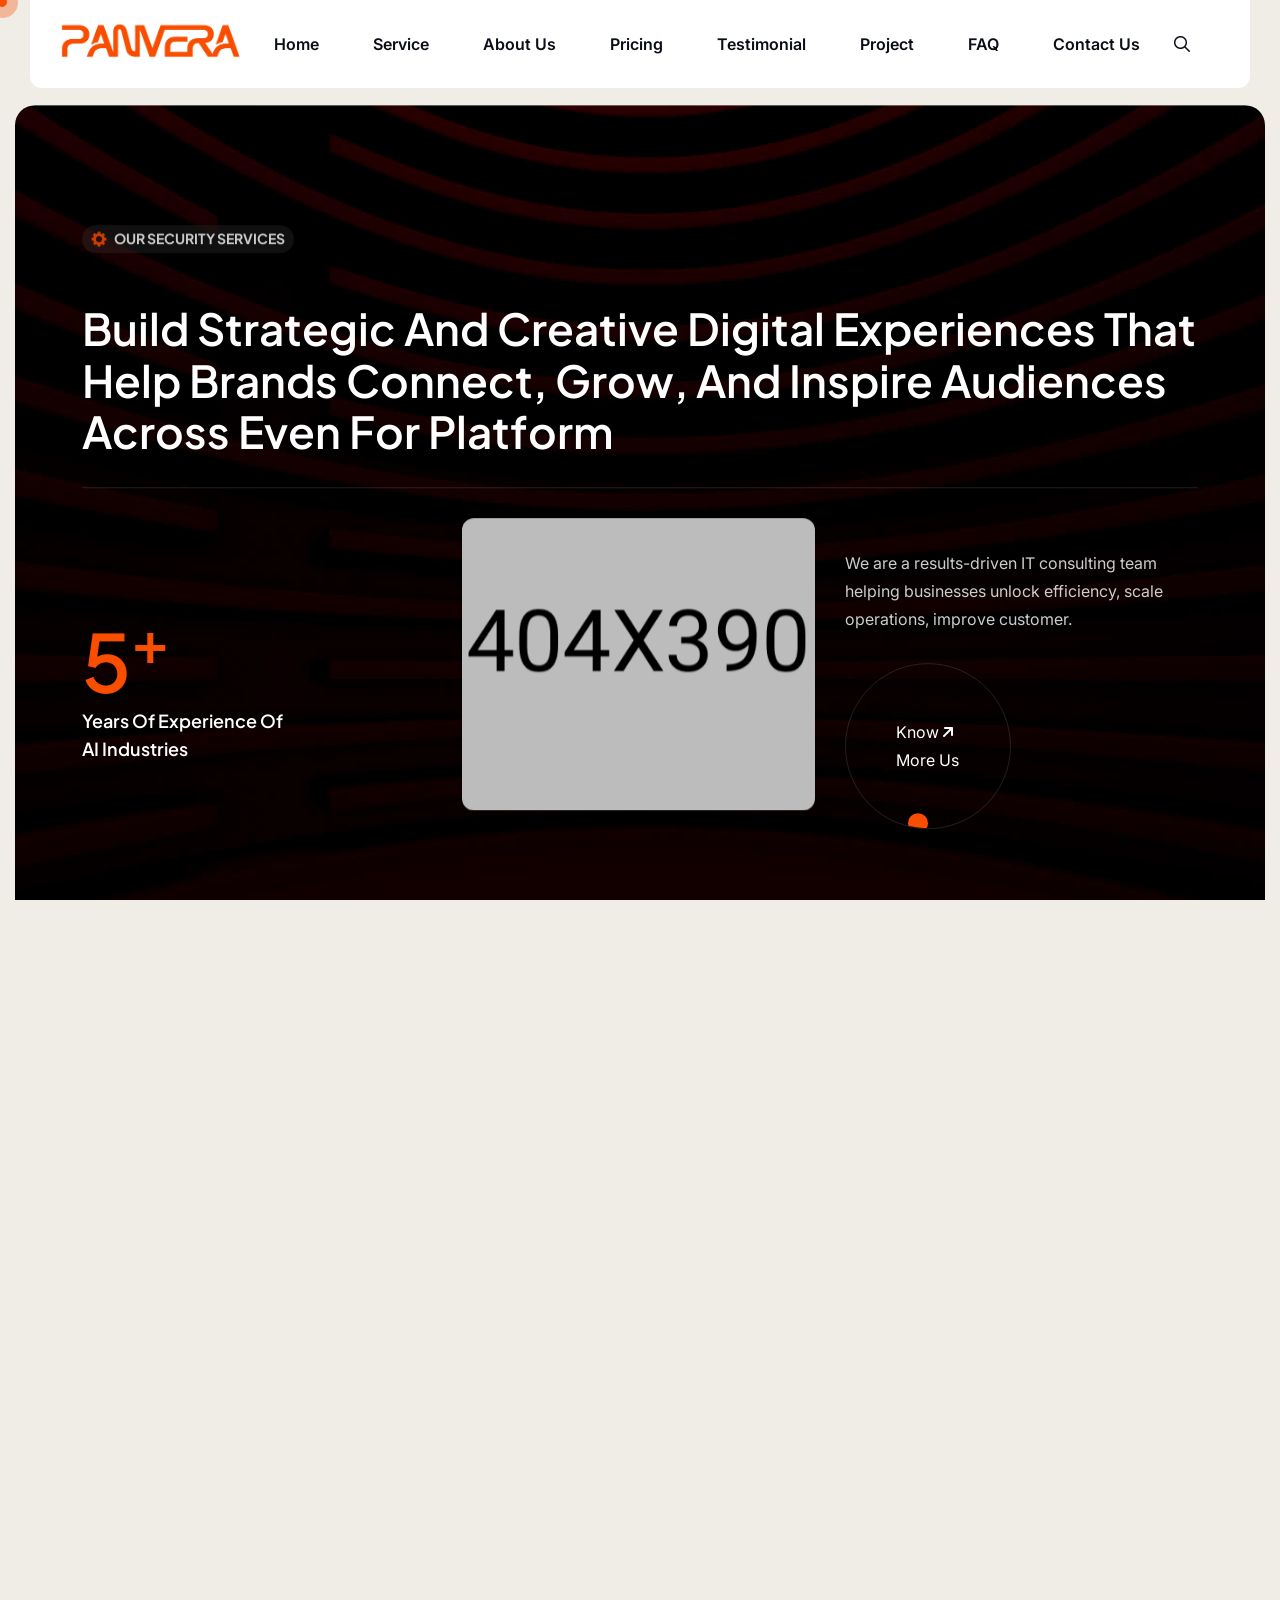
==== commit 9a89d3c5: "ganti nama" ====
--- a/buyer-file/neotix/index.html
+++ b/buyer-file/neotix/index.html
@@ -1,1659 +1,1113 @@
 <!DOCTYPE html>
 <html lang="en">
-    <!--<< Header Area >>-->
-    <head>
-        <!-- ========== Meta Tags ========== -->
-        <meta charset="UTF-8">
-        <meta http-equiv="X-UA-Compatible" content="IE=edge">
-        <meta name="viewport" content="width=device-width, initial-scale=1">
-        <meta name="author" content="Gramentheme">
-        <meta name="description" content="Brevon - Multipurpose Business HTML Template">
-        <!-- ======== Page title ============ -->
-        <title>Neotix - IT Service & Solution HTML Template</title>
-        <!--<< Favcion >>-->
-        <link rel="shortcut icon" href="assets/img/favicon.svg">
-        <!--<< Bootstrap min.css >>-->
-        <link rel="stylesheet" href="assets/css/bootstrap.min.css">
-        <!--<< All Min Css >>-->
-        <link rel="stylesheet" href="assets/css/all.min.css">
-        <!--<< Animate.css >>-->
-        <link rel="stylesheet" href="assets/css/animate.css">
-        <!--<< Magnific Popup.css >>-->
-        <link rel="stylesheet" href="assets/css/magnific-popup.css">
-        <!--<< MeanMenu.css >>-->
-        <link rel="stylesheet" href="assets/css/meanmenu.css">
-        <!--<< Swiper Bundle.css >>-->
-        <link rel="stylesheet" href="assets/css/swiper-bundle.min.css">
-        <!--<< Nice Select.css >>-->
-        <link rel="stylesheet" href="assets/css/nice-select.css">
-        <!--<< Main.css >>-->
-        <link rel="stylesheet" href="assets/css/main.css">
-    </head>
-    <body>
-
-        <!-- Preloader Start -->
-        <div id="preloader" class="preloader">
-            <div class="animation-preloader">
-                <div class="spinner">                
-                </div>
-                <div class="txt-loading">
-                    <span data-text-preloader="N" class="letters-loading">
-                        N
-                    </span>
-                    <span data-text-preloader="E" class="letters-loading">
-                        E
-                    </span>
-                    <span data-text-preloader="O" class="letters-loading">
-                        O
-                    </span>
-                    <span data-text-preloader="T" class="letters-loading">
-                        T
-                    </span>
-                    <span data-text-preloader="I" class="letters-loading">
-                        I
-                    </span>
-                    <span data-text-preloader="X" class="letters-loading">
-                        X
-                    </span>
-                </div>
-                <p class="text-center">Loading</p>
+<!--<< Header Area >>-->
+
+<head>
+    <!-- ========== Meta Tags ========== -->
+    <meta charset="UTF-8">
+    <meta http-equiv="X-UA-Compatible" content="IE=edge">
+    <meta name="viewport" content="width=device-width, initial-scale=1">
+    <meta name="author" content="Gramentheme">
+    <meta name="description" content="Brevon - Multipurpose Business HTML Template">
+    <!-- ======== Page title ============ -->
+    <title>Panvera - IT Service & Solution HTML Template</title>
+    <!--<< Favcion >>-->
+    <link rel="shortcut icon" href="assets/img/favicon.svg">
+    <!--<< Bootstrap min.css >>-->
+    <link rel="stylesheet" href="assets/css/bootstrap.min.css">
+    <!--<< All Min Css >>-->
+    <link rel="stylesheet" href="assets/css/all.min.css">
+    <!--<< Animate.css >>-->
+    <link rel="stylesheet" href="assets/css/animate.css">
+    <!--<< Magnific Popup.css >>-->
+    <link rel="stylesheet" href="assets/css/magnific-popup.css">
+    <!--<< MeanMenu.css >>-->
+    <link rel="stylesheet" href="assets/css/meanmenu.css">
+    <!--<< Swiper Bundle.css >>-->
+    <link rel="stylesheet" href="assets/css/swiper-bundle.min.css">
+    <!--<< Nice Select.css >>-->
+    <link rel="stylesheet" href="assets/css/nice-select.css">
+    <!--<< Main.css >>-->
+    <link rel="stylesheet" href="assets/css/main.css">
+</head>
+
+<body>
+
+    <!-- Preloader Start -->
+    <div id="preloader" class="preloader">
+        <div class="animation-preloader">
+            <div class="spinner">
             </div>
-            <div class="loader">
-                <div class="row">
-                    <div class="col-3 loader-section section-left">
-                        <div class="bg"></div>
-                    </div>
-                    <div class="col-3 loader-section section-left">
-                        <div class="bg"></div>
-                    </div>
-                    <div class="col-3 loader-section section-right">
-                        <div class="bg"></div>
-                    </div>
-                    <div class="col-3 loader-section section-right">
-                        <div class="bg"></div>
-                    </div>
+            <div class="txt-loading">
+                <span data-text-preloader="P" class="letters-loading">
+                    P
+                </span>
+                <span data-text-preloader="A" class="letters-loading">
+                    A
+                </span>
+                <span data-text-preloader="N" class="letters-loading">
+                    N
+                </span>
+                <span data-text-preloader="V" class="letters-loading">
+                    V
+                </span>
+                <span data-text-preloader="E" class="letters-loading">
+                    E
+                </span>
+                <span data-text-preloader="R" class="letters-loading">
+                    R
+                </span>
+                <span data-text-preloader="A" class="letters-loading">
+                    A
+                </span>
+            </div>
+            <p class="text-center">Loading</p>
+        </div>
+        <div class="loader">
+            <div class="row">
+                <div class="col-3 loader-section section-left">
+                    <div class="bg"></div>
+                </div>
+                <div class="col-3 loader-section section-left">
+                    <div class="bg"></div>
+                </div>
+                <div class="col-3 loader-section section-right">
+                    <div class="bg"></div>
+                </div>
+                <div class="col-3 loader-section section-right">
+                    <div class="bg"></div>
                 </div>
             </div>
         </div>
-
-        <!-- Back To Top Start -->
-        <button id="back-top" class="back-to-top">
-            <i class="fa-regular fa-arrow-up"></i>
-        </button>
-
-        <!-- GT MouseCursor Start -->
-        <div class="mouseCursor cursor-outer"></div>
-        <div class="mouseCursor cursor-inner"></div>
-
-       
-
-         <!-- Header-Top Section Start -->
-        <div class="header-top-section">
-            <div class="container-fluid">
-                <div class="header-top-wrapper">
-                    <div class="header-left">
-                         <ul class="list">
-                            <li>
-                                <i class="fa-solid fa-location-dot"></i>
-                                Riverside Park EU-1001
+    </div>
+
+    <!-- Back To Top Start -->
+    <button id="back-top" class="back-to-top">
+        <i class="fa-regular fa-arrow-up"></i>
+    </button>
+
+    <!-- GT MouseCursor Start -->
+    <div class="mouseCursor cursor-outer"></div>
+    <div class="mouseCursor cursor-inner"></div>
+
+
+    <!-- Offcanvas Area Start -->
+    <div class="fix-area">
+        <div class="offcanvas__info">
+            <div class="offcanvas__wrapper">
+                <div class="offcanvas__content">
+                    <div class="offcanvas__top mb-5 d-flex justify-content-between align-items-center">
+                        <div class="offcanvas__logo">
+                            <a href="index.html">
+                                <img src="assets/img/home-4/panvera/panveraoren.png" alt="logo-img">
+                            </a>
+                        </div>
+                        <div class="offcanvas__close">
+                            <button>
+                                <i class="fas fa-times"></i>
+                            </button>
+                        </div>
+                    </div>
+                    <p class="text d-none d-xl-block">
+                        Nullam dignissim, ante scelerisque the is euismod fermentum odio sem semper the is erat, a
+                        feugiat leo urna eget eros. Duis Aenean a imperdiet risus.
+                    </p>
+                    <div class="mobile-menu fix mb-3"></div>
+                    <div class="offcanvas__contact d-xl-block">
+                        <h4 class="d-xl-block">Contact Info</h4>
+                        <ul class="d-xl-block">
+                            <li class="d-flex align-items-center">
+                                <div class="offcanvas__contact-icon">
+                                    <i class="fal fa-map-marker-alt"></i>
+                                </div>
+                                <div class="offcanvas__contact-text">
+                                    <a target="_blank" href="#">Main Street, Melbourne, Australia</a>
+                                </div>
                             </li>
-                            <li>।</li>
-                            <li>
-                                <i class="fa-regular fa-envelope"></i>
-                                <a href="mailto:hello@neotix.com">hello@neotix.com</a>
+                            <li class="d-flex align-items-center">
+                                <div class="offcanvas__contact-icon mr-15">
+                                    <i class="fal fa-envelope"></i>
+                                </div>
+                                <div class="offcanvas__contact-text">
+                                    <a href="mailto:info@example.com"><span
+                                            class="mailto:info@example.com">info@example.com</span></a>
+                                </div>
+                            </li>
+                            <li class="d-flex align-items-center">
+                                <div class="offcanvas__contact-icon mr-15">
+                                    <i class="fal fa-clock"></i>
+                                </div>
+                                <div class="offcanvas__contact-text">
+                                    <a target="_blank" href="#">Mod-friday, 09am -05pm</a>
+                                </div>
+                            </li>
+                            <li class="d-flex align-items-center">
+                                <div class="offcanvas__contact-icon mr-15">
+                                    <i class="far fa-phone"></i>
+                                </div>
+                                <div class="offcanvas__contact-text">
+                                    <a href="tel:+11002345909">+11002345909</a>
+                                </div>
                             </li>
                         </ul>
-                    </div>
-                    <div class="header-right">
-                        <span><i class="fa-regular fa-clock"></i> Mon–Fri 09:00 AM – 06:00 PM</span>
-                            <div class="social-icon">
-                            <a href="#"><i class="fa-brands fa-facebook-f"></i></a>
-                            <a href="#"><i class="fa-brands fa-twitter"></i></a>
-                            <a href="#"><i class="fa-brands fa-linkedin"></i></a>
-                            <a href="#"><i class="fa-brands fa-instagram"></i></a>
+                        <div class="social-icon d-flex align-items-center">
+                            <a href="#"><i class="fab fa-facebook-f"></i></a>
+                            <a href="#"><i class="fab fa-twitter"></i></a>
+                            <a href="#"><i class="fab fa-youtube"></i></a>
+                            <a href="#"><i class="fab fa-linkedin-in"></i></a>
                         </div>
                     </div>
                 </div>
             </div>
         </div>
-
-         <!-- Offcanvas Area Start -->
-        <div class="fix-area">
-            <div class="offcanvas__info">
-                <div class="offcanvas__wrapper">
-                    <div class="offcanvas__content">
-                        <div class="offcanvas__top mb-5 d-flex justify-content-between align-items-center">
-                            <div class="offcanvas__logo">
-                                <a href="index.html">
-                                    <img src="assets/img/logo/black-logo.svg" alt="logo-img">
-                                </a>
-                            </div>
-                            <div class="offcanvas__close">
-                                <button>
-                                <i class="fas fa-times"></i>
-                                </button>
-                            </div>
-                        </div>
-                        <p class="text d-none d-xl-block">
-                            Nullam dignissim, ante scelerisque the  is euismod fermentum odio sem semper the is erat, a feugiat leo urna eget eros. Duis Aenean a imperdiet risus.
-                        </p>
-                        <div class="mobile-menu fix mb-3"></div>
-                        <div class="offcanvas__contact d-xl-block">
-                            <h4 class="d-xl-block">Contact Info</h4>
-                            <ul class="d-xl-block">
-                                <li class="d-flex align-items-center">
-                                    <div class="offcanvas__contact-icon">
-                                        <i class="fal fa-map-marker-alt"></i>
-                                    </div>
-                                    <div class="offcanvas__contact-text">
-                                        <a target="_blank" href="#">Main Street, Melbourne, Australia</a>
-                                    </div>
-                                </li>
-                                <li class="d-flex align-items-center">
-                                    <div class="offcanvas__contact-icon mr-15">
-                                        <i class="fal fa-envelope"></i>
-                                    </div>
-                                    <div class="offcanvas__contact-text">
-                                        <a href="mailto:info@example.com"><span class="mailto:info@example.com">info@example.com</span></a>
-                                    </div>
-                                </li>
-                                <li class="d-flex align-items-center">
-                                    <div class="offcanvas__contact-icon mr-15">
-                                        <i class="fal fa-clock"></i>
-                                    </div>
-                                    <div class="offcanvas__contact-text">
-                                        <a target="_blank" href="#">Mod-friday, 09am -05pm</a>
-                                    </div>
-                                </li>
-                                <li class="d-flex align-items-center">
-                                    <div class="offcanvas__contact-icon mr-15">
-                                        <i class="far fa-phone"></i>
-                                    </div>
-                                    <div class="offcanvas__contact-text">
-                                        <a href="tel:+11002345909">+11002345909</a>
-                                    </div>
-                                </li>
-                            </ul>
-                            <div class="social-icon d-flex align-items-center">
-                                <a href="#"><i class="fab fa-facebook-f"></i></a>
-                                <a href="#"><i class="fab fa-twitter"></i></a>
-                                <a href="#"><i class="fab fa-youtube"></i></a>
-                                <a href="#"><i class="fab fa-linkedin-in"></i></a>
-                            </div>
-                        </div>
-                    </div>
-                </div>
-            </div>
-        </div>
-        <div class="offcanvas__overlay"></div>
-
-        <!-- Header Section Start -->
-        <header id="header-sticky" class="header-1">
-            <div class="container-fluid">
-                <div class="mega-menu-wrapper">
-                    <div class="header-main">
-                        <div class="header-left">
-                            <div class="logo">
-                            <a href="index.html" class="header-logo">
-                                <img src="assets/img/logo/white-logo.svg" alt="logo-img">
+    </div>
+    <div class="offcanvas__overlay"></div>
+
+    <!-- Header Section Start -->
+    <header id="header-sticky" class="header-1 header-2 header-3 header-4">
+        <div class="container-fluid">
+            <div class="mega-menu-wrapper">
+                <div class="header-main">
+                    <div class="header-left">
+                        <div class="logo">
+                            <a href="index.html" class="header-logo-4">
+                                <img src="assets/img/home-4/panvera/panveraoren.png" alt="logo-img">
                             </a>
-                            <a href="index.html" class="header-logo-2">
-                                <img src="assets/img/logo/black-logo.svg" alt="logo-img">
-                            </a>
-                        </div>
-                        </div>
-                        <div class="mean__menu-wrapper">
-                                <div class="main-menu">
-                                    <nav id="mobile-menu">
-                                        <ul>
-                                            <li class="has-dropdown active menu-thumb">
-                                                <a href="index.html">
-                                                    Home 
-                                                </a>
-                                                <ul class="submenu has-homemenu">
-                                                    <li>
-                                                        <div class="homemenu-items">
-                                                            <div class="homemenu">
-                                                                <div class="homemenu-thumb">
-                                                                    <img src="assets/img/header/home-1.jpg" alt="img">
-                                                                    <div class="demo-button">
-                                                                         <a href="index.html" class="theme-btn">
-                                                                            Multi Page 
-                                                                        </a>
-                                                                    </div>
-                                                                </div>
-                                                                <div class="homemenu-content text-center">
-                                                                        <h4 class="homemenu-title">
-                                                                      IT Solution
-                                                                    </h4>
-                                                                </div>
-                                                            </div>
-                                                            <div class="homemenu">
-                                                                <div class="homemenu-thumb mb-15">
-                                                                    <img src="assets/img/header/home-2.jpg" alt="img">
-                                                                    <div class="demo-button">
-                                                                        <a href="index-2.html" class="theme-btn">
-                                                                            Multi Page 
-                                                                        </a>
-                                                                    </div>
-                                                                </div>
-                                                                <div class="homemenu-content text-center">
-                                                                        <h4 class="homemenu-title">
-                                                                       IT Consulting
-                                                                    </h4>
-                                                                </div>
-                                                            </div>
-                                                            <div class="homemenu">
-                                                                <div class="homemenu-thumb mb-15">
-                                                                    <img src="assets/img/header/home-3.jpg" alt="img">
-                                                                    <div class="demo-button">
-                                                                        <a href="index-3.html" class="theme-btn">
-                                                                            Multi Page 
-                                                                        </a>
-                                                                    </div>
-                                                                </div>
-                                                                <div class="homemenu-content text-center">
-                                                                    <h4 class="homemenu-title">
-                                                                       Cyber Security
-                                                                    </h4>
-                                                                </div>
-                                                            </div>
-                                                            <div class="homemenu">
-                                                                <div class="homemenu-thumb mb-15">
-                                                                    <img src="assets/img/header/home-4.jpg" alt="img">
-                                                                    <div class="demo-button">
-                                                                        <a href="index-4.html" class="theme-btn">
-                                                                            Multi Page 
-                                                                        </a>
-                                                                    </div>
-                                                                </div>
-                                                                <div class="homemenu-content text-center">
-                                                                    <h4 class="homemenu-title">
-                                                                       Ai
-                                                                    </h4>
-                                                                </div>
-                                                            </div>
-                                                        </div>
-                                                    </li>
-                                                </ul>
-                                            </li>
-                                            <li class="has-dropdown active d-xl-none">
-                                                <a href="index.html" class="border-none">
-                                                Home
-                                                </a>
-                                                <ul class="submenu">
-                                                    <li><a href="index.html">Home 01</a></li>
-                                                    <li><a href="index-2.html">Home 02</a></li>
-                                                    <li><a href="index-3.html">Home 03</a></li>
-                                                    <li><a href="index-4.html">Home 04</a></li>
-                                                </ul>
-                                            </li>
-                                             <li>
-                                                <a href="about.html">About Us</a>
-                                                </li>
-                                                    <li class="has-dropdown">
-                                                    <a href="service-details.html">
-                                                        Service
-                                                    </a>
-                                                    <ul class="submenu">
-                                                        <li><a href="service.html"> Our Service</a></li>
-                                                        <li><a href="service-details.html">Service Details</a></li>
-                                                    </ul>
-                                                </li>
-                                             <li class="has-dropdown">
-                                                <a href="news-details.html">
-                                                    Pages
-                                                </a>
-                                                <ul class="submenu">
-                                                    
-<li>
-                                                        <a href="project-details.html">
-                                                            Portfolio
-                                                            <i class="fas fa-angle-right"></i>
-                                                        </a>
-                                                        <ul class="submenu">
-                                                            <li><a href="project.html">Our Portfolio</a></li>
-                                                            <li>
-                                                                <a href="project-details.html">Portfolio Details</a>
-                                                            </li>
-                                                        </ul>
-                                                    </li>
-                                                    <li class="has-dropdown">
-                                                        <a href="team-details.html">
-                                                            Team
-                                                            <i class="fas fa-angle-right"></i>
-                                                        </a>
-                                                        <ul class="submenu">
-                                                            <li><a href="team.html">Our Team</a></li>
-                                                            <li><a href="team-details.html">Team Details</a></li>
-                                                        </ul>
-                                                    </li>
-                                                    <li><a href="pricing.html">Our Pricing</a></li>
-                                                    <li><a href="faq.html">Our Faq</a></li>
-                                                    <li><a href="404.html">404 Page</a></li>
-                                                </ul>
-                                            </li>
-                                           <li>
-                                                <a href="news-details.html">
-                                                    Blog
-                                                </a>
-                                                <ul class="submenu">
-                                                    <li><a href="news-grid.html">Blog Grid</a></li>
-                                                    <li><a href="news.html">Blog Standard</a></li>
-                                                    <li><a href="news-details.html">Blog Details</a></li>
-                                                </ul>
-                                            </li>
-                                            <li>
-                                                <a href="contact.html">Contact Us</a>
-                                            </li>
-                                        </ul>
-                                    </nav>
-                                </div>
-                            </div> 
-                          <div class="header-right d-flex justify-content-end align-items-center">
-                            <div class="menu_search">
-                                <button class="search_btn"><i class="far fa-search"></i></button>
-                            </div>
-                            <div class="header-btn">
-                                <h6>
-                                    <i class="fa-regular fa-phone-volume"></i>
-                                    <a href="tel:+5284567592">+(528) 456-7592</a>
-                                </h6>
-                                <div class="header-button">
-                                <a href="contact.html" class="theme-btn">
-                                   Get In Touch <i class="fa-solid fa-arrow-up-right"></i>
+                        </div>
+                    </div>
+                    <div class="mean__menu-wrapper">
+                        <div class="main-menu">
+                            <nav id="mobile-menu">
+                                <ul>
+                                    <li class="active">
+                                        <a href="#beranda">
+                                            Home
+                                        </a>
+                                    </li>
+
+                                    <li>
+                                        <a href="#service">
+                                            Service
+                                        </a>
+
+                                    </li>
+                                    <li>
+                                        <a href="#about">About Us</a>
+                                    </li>
+                                    <li>
+                                        <a href="#pricing">
+                                            Pricing
+                                        </a>
+                                    </li>
+                                    <li>
+                                        <a href="#testimonial">
+                                            Testimonial
+                                        </a>
+                                    </li>
+                                    <li>
+                                        <a href="#projek">
+                                            Project
+                                        </a>
+                                    </li>
+                                    <li>
+                                        <a href="#faq">
+                                            FAQ
+                                        </a>
+                                    </li>
+                                    <li>
+                                        <a href="#kontak">Contact Us</a>
+                                    </li>
+
+                                </ul>
+                            </nav>
+                        </div>
+                    </div>
+                    <div class="header-right d-flex justify-content-end align-items-center">
+                        <div class="menu_search">
+                            <button class="search_btn"><i class="far fa-search"></i></button>
+                        </div>
+                        <div class="header-btn">
+                            <div class="header-button">
+                                <a href="#kontak" class="theme-btn">
+                                    Get In Touch <i class="fa-solid fa-arrow-up-right"></i>
                                 </a>
                             </div>
                             <div class="header__hamburger d-xl-none my-auto">
                                 <div class="sidebar__toggle">
                                     <i class="fas fa-bars"></i>
                                 </div>
-                              </div>
                             </div>
                         </div>
                     </div>
                 </div>
             </div>
-        </header>
-
-        <!-- start: Search Popup -->
-        <div class="search_popup">
-            <div class="container">
+        </div>
+    </header>
+
+    <!-- start: Search Popup -->
+    <div class="search_popup">
+        <div class="container">
             <div class="row">
                 <div class="col-xxl-12">
-                <div class="search_wrapper">
-                    <div class="search_top d-flex align-items-center">
-                    <div class="search_logo">
-                        <a href="index.html">
-                        <img src="assets/img/logo/white-logo.svg" alt="img">
-                        </a>
-                    </div>
-                    <div class="search_close">
-                        <button type="button" class="search_close_btn">
-                        <i class="fa-thin fa-times"></i>
-                        </button>
-                    </div>
-                    </div>
-                    <div class="search_form">
-                    <form action="#">
-                        <div class="search_input">
-                        <input class="search-input-field" type="text" placeholder="Type here to search...">
-                        <span class="search-focus-border"></span>
-                        <button type="submit">
-                            <svg width="20" height="20" viewBox="0 0 20 20" fill="none" xmlns="http://www.w3.org/2000/svg">
-                            <path
-                                d="M9.55 18.1C14.272 18.1 18.1 14.272 18.1 9.55C18.1 4.82797 14.272 1 9.55 1C4.82797 1 1 4.82797 1 9.55C1 14.272 4.82797 18.1 9.55 18.1Z"
-                                stroke="currentColor" stroke-width="1.5" stroke-linecap="round" stroke-linejoin="round" />
-                            <path d="M19.0002 19.0002L17.2002 17.2002" stroke="currentColor" stroke-width="1.5"
-                                stroke-linecap="round" stroke-linejoin="round" />
-                            </svg>
-                        </button>
-                        </div>
-                    </form>
-                    </div>
-                </div>
-                </div>
-            </div>
+                    <div class="search_wrapper">
+                        <div class="search_top d-flex align-items-center">
+                            <div class="search_logo">
+                                <a href="index.html">
+                                    <img src="assets/img/logo/white-logo.svg" alt="img">
+                                </a>
+                            </div>
+                            <div class="search_close">
+                                <button type="button" class="search_close_btn">
+                                    <i class="fa-thin fa-times"></i>
+                                </button>
+                            </div>
+                        </div>
+                        <div class="search_form">
+                            <form action="#">
+                                <div class="search_input">
+                                    <input class="search-input-field" type="text" placeholder="Type here to search...">
+                                    <span class="search-focus-border"></span>
+                                    <button type="submit">
+                                        <svg width="20" height="20" viewBox="0 0 20 20" fill="none"
+                                            xmlns="http://www.w3.org/2000/svg">
+                                            <path
+                                                d="M9.55 18.1C14.272 18.1 18.1 14.272 18.1 9.55C18.1 4.82797 14.272 1 9.55 1C4.82797 1 1 4.82797 1 9.55C1 14.272 4.82797 18.1 9.55 18.1Z"
+                                                stroke="currentColor" stroke-width="1.5" stroke-linecap="round"
+                                                stroke-linejoin="round" />
+                                            <path d="M19.0002 19.0002L17.2002 17.2002" stroke="currentColor"
+                                                stroke-width="1.5" stroke-linecap="round" stroke-linejoin="round" />
+                                        </svg>
+                                    </button>
+                                </div>
+                            </form>
+                        </div>
+                    </div>
+                </div>
             </div>
         </div>
-        <div class="search-popup-overlay"></div>
-
-        
-        <div id="smooth-wrapper">
-            <div id="smooth-content">
-
-                
-                 <!-- Hero Section Start -->
-                <section class="hero-section hero-1 fix bg-cover" style="background-image: url(assets/img/home-1/hero/hero-bg.jpg);">
-                    <div class="container custom-container">
-                        <div class="row g-4">
-                            <div class="col-lg-6">
-                                <div class="hero-content">
-                                    <h6>
-                                        <img src="assets/img/home-1/hero/setting.png" alt="img">
-                                        NO.1 IT SOLUTION COMPANY
-                                    </h6>
-                                    <h1 class="text-anims">
-                                        Best intelligent  in transforms business.
-                                    </h1>
-                                    <p class="wow fadeInUp" data-wow-delay=".3s">
-                                        Your growth is our mission. Neotix helps startup and enterprise unlock their full potential.
+    </div>
+    <div class="search-popup-overlay"></div>
+
+
+    <div id="smooth-wrapper">
+        <div id="smooth-content">
+
+
+            <section id="beranda" class="hero-section hero-4 fix">
+                <div class="hero-shape">
+                    <img src="assets/img/home-4/hero/shape.png" alt="img">
+                </div>
+                <div class="container">
+                    <div class="row g-4 justify-content-center">
+                        <div class="col-lg-10">
+                            <div class="hero-content">
+                                <span class="sub">
+                                    <img src="assets/img/home-4/hero/star.png" alt="img">
+                                    YOUR STRATEGIC PARTNER FOR DIGITAL GROWTH
+                                </span>
+                                <h1>
+                                    Turn IT Infrastructure Into <span> a Strategic</span> <b> Growth Engine</b>
+                                </h1>
+                                <p>
+                                    We don't just build systems, we maintain and develop them for a lifetime. Ensure
+                                    your digital infrastructure remains secure, up-to-date, and relevant every day.
+                                </p>
+                                <div class="hero-button">
+                                    <a href="contact.html" class="theme-btn">
+                                        Start Your Transformation Now <i class="fa-solid fa-arrow-up-right"></i>
+                                    </a>
+                                    <a href="contact.html" class="theme-btn style-btn">
+                                        Free Consultation <i class="fa-solid fa-arrow-up-right"></i>
+                                    </a>
+                                </div>
+                            </div>
+                        </div>
+                    </div>
+                </div>
+            </section>
+
+            <!-- Marque-Bg Section Start -->
+            <div class="marque-bg-section-4 bg-cover" style="background-image: url(assets/img/home-4/hero/bg.jpg);">
+                <div class="marquee">
+                    <div class="marquee-group">
+                        <div class="hover-image bg-cover"
+                            style="background-image: url('assets/img/home-4/hero/ball.png');"></div>
+                        <div class="text">
+                            <img src="assets/img/home-4/hero/star-2.png" alt="img">
+                            Consulting
+                        </div>
+                        <div class="text">
+                            <img src="assets/img/home-4/hero/star-2.png" alt="img">
+                            Technology
+                        </div>
+                        <div class="text">
+                            <img src="assets/img/home-4/hero/star-2.png" alt="img">
+                            Innovation
+                        </div>
+                    </div>
+                    <div class="marquee-group">
+                        <div class="hover-image bg-cover"
+                            style="background-image: url('assets/img/home-4/hero/ball.png');"></div>
+                        <div class="text">
+                            <img src="assets/img/home-4/hero/star-2.png" alt="img">
+                            Consulting
+                        </div>
+                        <div class="text">
+                            <img src="assets/img/home-4/hero/star-2.png" alt="img">
+                            Technology
+                        </div>
+                        <div class="text">
+                            <img src="assets/img/home-4/hero/star-2.png" alt="img">
+                            Innovation
+                        </div>
+                    </div>
+                    <div class="marquee-group">
+                        <div class="hover-image bg-cover"
+                            style="background-image: url('assets/img/home-4/hero/ball.png');"></div>
+                        <div class="text">
+                            <img src="assets/img/home-4/hero/star-2.png" alt="img">
+                            Consulting
+                        </div>
+                        <div class="text">
+                            <img src="assets/img/home-4/hero/star-2.png" alt="img">
+                            Technology
+                        </div>
+                        <div class="text">
+                            <img src="assets/img/home-4/hero/star-2.png" alt="img">
+                            Innovation
+                        </div>
+                    </div>
+                    <div class="marquee-group">
+                        <div class="hover-image bg-cover"
+                            style="background-image: url('assets/img/home-4/hero/ball.png');"></div>
+                        <div class="text">
+                            <img src="assets/img/home-4/hero/star-2.png" alt="img">
+                            Consulting
+                        </div>
+                        <div class="text">
+                            <img src="assets/img/home-4/hero/star-2.png" alt="img">
+                            Technology
+                        </div>
+                        <div class="text">
+                            <img src="assets/img/home-4/hero/star-2.png" alt="img">
+                            Innovation
+                        </div>
+                    </div>
+                    <div class="marquee-group">
+                        <div class="hover-image bg-cover"
+                            style="background-image: url('assets/img/home-4/hero/ball.png');"></div>
+                        <div class="text">
+                            <img src="assets/img/home-4/hero/star-2.png" alt="img">
+                            Consulting
+                        </div>
+                        <div class="text">
+                            <img src="assets/img/home-4/hero/star-2.png" alt="img">
+                            Technology
+                        </div>
+                        <div class="text">
+                            <img src="assets/img/home-4/hero/star-2.png" alt="img">
+                            Innovation
+                        </div>
+                    </div>
+                </div>
+            </div>
+
+            <!-- Service Section Start -->
+            <section id="service" class="service-section-4 section-padding fix">
+                <div class="container">
+                    <div class="service-wrapper-4">
+                        <div class="row g-4 align-items-center">
+                            <div class="col-lg-4">
+                                <div class="service-left-content">
+                                    <div class="section-title mb-0">
+                                        <span class="sub-title wow fadeInUp">
+                                            <img src="assets/img/home-4/hero/setting.png" alt="img">
+                                            PROBLEM
+                                        </span>
+                                        <h2 class="text-anim">
+                                            Strengening Your Secu Posture
+                                        </h2>
+                                    </div>
+                                    <p class="text">
+                                        Businesses to thrive in changing digital world. With over a decade.
                                     </p>
-                                    <div class="hero-btn text-anims">
-                                         <a href="contact.html" class="theme-btn">
-                                           Get started now <i class="fa-solid fa-arrow-up-right"></i>
-                                        </a>
-                                        <a href="contact.html" class="theme-btn style-2">
-                                           Let’s talk <i class="fa-solid fa-arrow-up-right"></i>
-                                        </a>
-                                    </div>
-                                </div>
-                                <div class="ratting-image wow fadeInUp" data-wow-delay=".7s">
-                                    <img src="assets/img/home-1/hero/rating.png" alt="img">
-                                </div>
-                            </div>
-                            <div class="col-lg-6">
-                                <div class="hero-image">
-                                    <img src="assets/img/home-1/hero/hero-1.jpg" alt="img">
-                                    <div class="box float-bob-y">
-                                        <div class="group-image-item">
-                                            <div class="group-image">
-                                                <img src="assets/img/home-1/hero/client-1.png" alt="img">
-                                            </div>
-                                            <div class="group-image style-2">
-                                                <img src="assets/img/home-1/hero/client-2.png" alt="img">
-                                            </div>
-                                            <div class="group-image style-2">
-                                                <img src="assets/img/home-1/hero/client-3.png" alt="img">
-                                            </div>
+                                    <a href="service-details.html" class="theme-btn">
+                                        Know more us <i class="fa-solid fa-arrow-up-right"></i>
+                                    </a>
+                                </div>
+                            </div>
+                            <div class="col-lg-8">
+                                <div class="row g-4">
+                                    <div class="col-lg-6 col-md-6">
+                                        <div class="service-card-items-4">
                                             <div class="icon">
-                                                <i class="fa-solid fa-plus"></i>
-                                            </div>
-                                        </div>
-                                        <h4>
-                                            Our clients ambitious <br> businesses.
-                                        </h4>
-                                    </div>
-                                   <div class="video-circle">
-                                        <a href="https://www.youtube.com/watch?v=Cn4G2lZ_g2I" class="video-btn ripple video-popup">
-                                            <i class="fa-solid fa-play"></i>
-                                        </a>
-                                        <div class="text-circle">
-                                            <img src="assets/img/home-1/hero/text.png" alt="img">
-                                        </div>
-                                   </div>
-                                </div>
-                            </div>
-                        </div>
-                    </div>
-                </section>
-    
-                <!-- Brand Section Start -->
-                <div class="brand-section">
-                    <div class="swiper brand-slider">
-                        <div class="swiper-wrapper">
-                            <div class="swiper-slide">
-                                <div class="brand-box-1">
+                                                <img src="assets/img/home-4/icon/01.svg" alt="img">
+                                            </div>
+                                            <div class="content">
+                                                <h3>
+                                                    <a href="service-details.html">High Financial Burden (CapEx Trap)
+                                                    </a>
+                                                </h3>
+                                                <p>
+                                                    Many traditional IT vendors require large capital expenditures
+                                                    (CapEx) upfront before the system has proven its real value to your
+                                                    business. This often drains cash flow and creates high financial
+                                                    risk if the project does not go as expected.
+                                                </p>
+                                            </div>
+                                        </div>
+                                    </div>
+                                    <div class="col-lg-6 col-md-6">
+                                        <div class="service-card-items-4">
+                                            <div class="icon">
+                                                <img src="assets/img/home-4/icon/02.svg" alt="img">
+                                            </div>
+                                            <div class="content">
+                                                <h3><a href="service-details.html">The “Launch and Leave” Phenomenon
+                                                    </a></h3>
+                                                <p>
+                                                    Often, once software development is complete and the vendor has been
+                                                    paid, the system is abandoned without maintenance. Without ongoing
+                                                    support, technology quickly becomes obsolete, vulnerable to security
+                                                    threats, and ultimately becomes useless digital waste in a short
+                                                    period of time.
+                                                </p>
+                                            </div>
+                                        </div>
+                                    </div>
+                                    <div class="col-lg-6 col-md-6">
+                                        <div class="service-card-items-4">
+                                            <div class="icon">
+                                                <img src="assets/img/home-4/icon/03.svg" alt="img">
+                                            </div>
+                                            <div class="content">
+                                                <h3>
+                                                    <a href="service-details.html">Strategic Misalignment </a>
+                                                </h3>
+                                                <p>
+                                                    There is often a significant gap between technical delivery and the
+                                                    strategic goals of an organization. Much software is built without a
+                                                    deep understanding of business processes, failing to solve specific
+                                                    problems such as workflow efficiency or accreditation compliance
+                                                    reporting.
+                                                </p>
+                                            </div>
+                                        </div>
+                                    </div>
+                                    <div class="col-lg-6 col-md-6">
+                                        <div class="service-card-items-4">
+                                            <div class="icon">
+                                                <img src="assets/img/home-4/icon/04.svg" alt="img">
+                                            </div>
+                                            <div class="content">
+                                                <h3>
+                                                    <a href="service-details.html">Non-Scalable Systems </a>
+                                                </h3>
+                                                <p>
+                                                    Many systems are built without a solid foundation, so when the
+                                                    business starts to grow, the technology architecture is unable to
+                                                    handle the surge in data or users. As a result, companies have to
+                                                    undergo a total overhaul, which will incur huge costs again in the
+                                                    future.
+                                                </p>
+                                            </div>
+                                        </div>
+                                    </div>
+                                </div>
+                            </div>
+                        </div>
+                    </div>
+                </div>
+            </section>
+
+            <!-- Brand Section Start -->
+            <div class="brand-section-4">
+                <div class="swiper brand-slider">
+                    <div class="swiper-wrapper">
+                        <div class="swiper-slide">
+                            <div class="brand-box-1">
                                 <span class="brand-img-1">
                                     <img src="assets/img/home-1/brand/brand-1.png" alt="img">
                                 </span>
                                 <span class="brand-img-1">
                                     <img src="assets/img/home-1/brand/brand-1.png" alt="img">
                                 </span>
-                                </div>
-                            </div>
-                             <div class="swiper-slide">
-                                <div class="brand-box-1">
+                            </div>
+                        </div>
+                        <div class="swiper-slide">
+                            <div class="brand-box-1">
                                 <span class="brand-img-1">
                                     <img src="assets/img/home-1/brand/brand-2.png" alt="img">
                                 </span>
                                 <span class="brand-img-1">
                                     <img src="assets/img/home-1/brand/brand-2.png" alt="img">
                                 </span>
-                                </div>
-                            </div>
-                             <div class="swiper-slide">
-                                <div class="brand-box-1">
+                            </div>
+                        </div>
+                        <div class="swiper-slide">
+                            <div class="brand-box-1">
                                 <span class="brand-img-1">
                                     <img src="assets/img/home-1/brand/brand-3.png" alt="img">
                                 </span>
                                 <span class="brand-img-1">
                                     <img src="assets/img/home-1/brand/brand-3.png" alt="img">
                                 </span>
-                                </div>
-                            </div>
-                             <div class="swiper-slide">
-                                <div class="brand-box-1">
+                            </div>
+                        </div>
+                        <div class="swiper-slide">
+                            <div class="brand-box-1">
                                 <span class="brand-img-1">
                                     <img src="assets/img/home-1/brand/brand-4.png" alt="img">
                                 </span>
                                 <span class="brand-img-1">
                                     <img src="assets/img/home-1/brand/brand-4.png" alt="img">
                                 </span>
-                                </div>
-                            </div>
-                             <div class="swiper-slide">
-                                <div class="brand-box-1">
+                            </div>
+                        </div>
+                        <div class="swiper-slide">
+                            <div class="brand-box-1">
                                 <span class="brand-img-1">
                                     <img src="assets/img/home-1/brand/brand-5.png" alt="img">
                                 </span>
                                 <span class="brand-img-1">
                                     <img src="assets/img/home-1/brand/brand-5.png" alt="img">
                                 </span>
-                                </div>
-                            </div>
-                             <div class="swiper-slide">
-                                <div class="brand-box-1">
+                            </div>
+                        </div>
+                        <div class="swiper-slide">
+                            <div class="brand-box-1">
                                 <span class="brand-img-1">
                                     <img src="assets/img/home-1/brand/brand-6.png" alt="img">
                                 </span>
                                 <span class="brand-img-1">
                                     <img src="assets/img/home-1/brand/brand-6.png" alt="img">
                                 </span>
-                                </div>
-                            </div>
-                        </div>
-                    </div>
-                </div>
-
-                <!-- About Section Start -->
-                <section class="about-section section-padding fix">
-                    <div class="container">
-                        <div class="section-title">
-                            <span class="sub-title mb-0">
+                            </div>
+                        </div>
+                    </div>
+                </div>
+            </div>
+
+            <!-- About Section Start -->
+            <section id="about" class="about-section-4 section-padding fix bg-cover"
+                style="background-image: url(assets/img/home-4/about-bg.jpg);">
+                <div class="container">
+                    <div class="section-title">
+                        <span class="sub-title style-2 text-white wow fadeInUp">
+                            <img src="assets/img/home-1/hero/setting.png" alt="img">
+                            our security services
+                        </span>
+                        <h2 class="text-white tx-title sec_title  tz-itm-title tz-itm-anim">
+                            Build Strategic And Creative Digital <br> Experiences That Help Brands Connect, <br> Grow,
+                            And Inspire Audiences Across <br> Even For Platform
+                        </h2>
+                    </div>
+                    <div class="about-wrapper-4">
+                        <div class="row g-4 align-items-center">
+                            <div class="col-xl-4 col-lg-3">
+                                <div class="count-item">
+                                    <h2><span class="count">20</span><sup>+</sup></h2>
+                                    <h5>
+                                        Years of Experience of <br> AI Industries
+                                    </h5>
+                                </div>
+                            </div>
+                            <div class="col-xl-8 col-lg-9">
+                                <div class="about-right-item">
+                                    <div class="about-image">
+                                        <img data-speed=".8" src="assets/img/home-4/about.jpg" alt="img">
+                                    </div>
+                                    <div class="content">
+                                        <p>
+                                            We are a results-driven IT consulting team helping businesses unlock
+                                            efficiency, scale operations, improve customer.
+                                        </p>
+                                        <a class="theme-btn-main hover-text-heading tw-hover-btn" href="about.html">
+                                            <span class="theme-btn-text"> Know <span class="theme-btn-icon">
+                                                    <i class="fa-solid fa-arrow-up-right"></i>
+                                                </span> <br> More Us </span>
+                                            <i class="tw-btn-circle-dot"></i>
+                                        </a>
+                                    </div>
+                                </div>
+                            </div>
+                        </div>
+                    </div>
+                </div>
+            </section>
+
+            <!-- Pricing Section Start -->
+            <section id="pricing" class="pricing-section-4 section-padding fix">
+                <div class="container">
+                    <div class="section-title-area">
+                        <div class="section-title mb-0">
+                            <span class="sub-title wow fadeInUp">
                                 <img src="assets/img/home-1/hero/setting.png" alt="img">
-                                ABOUT OUR COMPANY
+                                Our Pricing
                             </span>
-                            <h2 class="tx-title sec_title  tz-itm-title tz-itm-anim">
-                                Delivering Innovative IT solutions That <br> Empower In Businesses Togrow For <br> Connect And Succeed In The Digital <br> Era And Unwavering.
+                            <h2 class="text-anim">
+                                Crafting Web Experiences <br> With AI Power.
                             </h2>
                         </div>
-                        <div class="about-wrapper">
-                            <div class="row g-4">
-                            <div class="col-lg-4">
-                                    <div class="about-image">
-                                    <img src="assets/img/home-1/about.jpg" alt="img" class="reveal">
-                                </div>
-                            </div>
-                            <div class="col-lg-8">
-                                <div class="about-content">
-                                        <div class="about-item">
-                                            <div class="count-item">
-                                                <h2><span class="count">30</span><sup>+</sup></h2>
-                                                <h5>
-                                                    Personalization at seems <br> ultimate scale.
-                                                </h5>
-                                            </div>
-                                            <div class="content-box text-anims">
-                                                <p>
-                                                    IT solutions that empower businesses to thrive in fast-changing digital world. With <span>over a decade</span> of experience,  team combine technology, strategy, and creativity to build systems that drive growth an efficiency. From IT consulting.
-                                                </p>
-                                                <p>
-                                                    <span>IT solutions</span> that empower businesses to thrive in fast-changing digital world. With over a decade of experience,  team combine technology, strategy, and build.
-                                                </p>
-                                                <a href="about.html" class="theme-btn">
-                                                   Know more us <i class="fa-solid fa-arrow-up-right"></i>
-                                                </a>
-                                            </div>
-                                        </div>
-                                    </div>
-                                </div>
-                            </div>
-                        </div>
-                    </div>
-                </section>
-
-                <!-- Service Section Start -->
-                <section class="service-section section-padding fix">
-                    <div class="container">
-                        <div class="section-title-area">
-                            <div class="section-title">
-                                <span class="sub-title style-3 wow fadeInUp">
-                                    <img src="assets/img/home-1/hero/setting.png" alt="img">
-                                     EXPLORE OUR SERVICES
-                                </span>
-                                <h2 class="text-anim">
-                                    Transforming Ideas Into <br> Scalable Solutions.
-                                </h2>
-                            </div>
-                            <p class="wow fadeInUp" data-wow-delay=".3s">
+                        <div class="content">
+                            <p class="mb-3">
                                 Businesses to thrive in changing digital <br> world. With over a decade.
                             </p>
-                            <div class="array-button wow fadeInUp" data-wow-delay=".5s">
-                                <button class="array-prev"><i class="fa-solid fa-chevron-left"></i></button>
-                                <button class="array-next"><i class="fa-solid fa-chevron-right"></i></button>
-                            </div>
-                        </div>
-                    </div>
-                    <div class="swiper service-slider">
-                        <div class="swiper-wrapper">
-                            <div class="swiper-slide">
-                                <div class="service-box-item">
-                                    <div class="icon">
-                                        <img src="assets/img/home-1/icon/01.svg" alt="img">
-                                    </div>
+                            <a href="pricing.html" class="theme-btn">
+                                Know more us <i class="fa-solid fa-arrow-up-right"></i>
+                            </a>
+                        </div>
+                    </div>
+                    <div class="row g-4">
+                        <div class="col-xl-3 col-lg-6 col-md-6 d-flex">
+                            <div class="pricing-card-items-4 d-flex flex-column w-100">
+                                <div class="pricing-header">
+                                    <h3>Education Technology </h3>
+                                    <p>We help educational institutions transform IT spending into strategic assets that
+                                        increase accreditation value. Our focus is on automating complex administrative
+                                        processes, allowing administrators to focus more on improving the learning
+                                        experience and achieving student success metrics.</p>
+                                </div>
+                                <div class="flex-grow-1">
+                                    <ul class="pricing-list">
+                                        <li>Integrated Academic System </li>
+                                        <li>Custom Learning Management System (LMS) </li>
+                                        <li>Modern Digital Library </li>
+                                        <li>Accreditation Reporting Automation Features </li>
+                                    </ul>
+                                </div>
+                                <div class="pricing-button mt-4"> <a href="pricing.html" class="theme-btn">
+                                        Get started today <i class="fa-solid fa-arrow-up-right"></i>
+                                    </a>
+                                </div>
+                            </div>
+                        </div>
+
+                        <div class="col-xl-3 col-lg-6 col-md-6 d-flex">
+                            <div class="pricing-card-items-4 d-flex flex-column w-100">
+                                <div class="pricing-header">
+                                    <h3>Corporate Digital Transformation </h3>
+                                    <p>We eliminate operational fragility by building systems that connect every line of
+                                        your business. This solution is designed to maximize team productivity through
+                                        the digitization of manual processes, allowing management to make decisions
+                                        based on accurate, real-time data.</p>
+                                </div>
+                                <div class="flex-grow-1">
+                                    <ul class="pricing-list">
+                                        <li>Custom Enterprise Resource Planning (ERP)</li>
+                                        <li>Human Resource Management Systems </li>
+                                        <li>Custom Operational Efficiency Applications </li>
+                                        <li>Management KPI Tracking Dashboards </li>
+                                    </ul>
+                                </div>
+                                <div class="pricing-button mt-4">
+                                    <a href="pricing.html" class="theme-btn">
+                                        Get started today <i class="fa-solid fa-arrow-up-right"></i>
+                                    </a>
+                                </div>
+                            </div>
+                        </div>
+
+                        <div class="col-xl-3 col-lg-6 col-md-6 d-flex">
+                            <div class="pricing-card-items-4 d-flex flex-column w-100">
+                                <div class="pricing-header">
+                                    <h3>Web & Brand Development </h3>
+                                    <p>We build more than just websites; we create high-performance digital
+                                        communication hubs to strengthen your institution's credibility. With modern
+                                        technology, your portal will provide a seamless, fast, and secure user
+                                        experience to build audience trust.</p>
+                                </div>
+                                <div class="flex-grow-1">
+                                    <ul class="pricing-list">
+                                        <li>High-Performance Corporate & Institutional Websites </li>
+                                        <li>News & Community Portals </li>
+                                        <li>Responsive & Modern UI/UX System </li>
+                                        <li>Progressive Web App (PWA) Implementation </li>
+                                    </ul>
+                                </div>
+                                <div class="pricing-button mt-4">
+                                    <a href="pricing.html" class="theme-btn">
+                                        Get started today <i class="fa-solid fa-arrow-up-right"></i>
+                                    </a>
+                                </div>
+                            </div>
+                        </div>
+
+                        <div class="col-xl-3 col-lg-6 col-md-6 d-flex">
+                            <div class="pricing-card-items-4 d-flex flex-column w-100">
+                                <div class="pricing-header">
+                                    <h3>Managed IT Services </h3>
+                                    <p>Ensure operational stability without technical disruptions through our long-term
+                                        partnership. We take full responsibility for all technical aspects—from security
+                                        to maintenance—so you have a system that is always up-to-date and ready to face
+                                        future challenges.</p>
+                                </div>
+                                <div class="flex-grow-1">
+                                    <ul class="pricing-list">
+                                        <li>Comprehensive Server Management </li>
+                                        <li>24/7 Data Security & Privacy Monitoring </li>
+                                        <li>Regular System Updates & Security Patching </li>
+                                        <li>Responsive Technical Support & Neat Documentation </li>
+                                    </ul>
+                                </div>
+                                <div class="pricing-button mt-4">
+                                    <a href="pricing.html" class="theme-btn">
+                                        Get started today <i class="fa-solid fa-arrow-up-right"></i>
+                                    </a>
+                                </div>
+                            </div>
+                        </div>
+
+                    </div>
+                </div>
+            </section>
+
+
+
+            <!-- Testimonial Section Start -->
+            <section id="testimonial" class="testimonial-section-4 section-padding fix pb-0">
+                <div class="container">
+                    <div class="section-title text-center">
+                        <span class="sub-title wow fadeInUp">
+                            <img src="assets/img/home-1/hero/setting.png" alt="img">
+                            CLIENT TESTIMONIALS
+                        </span>
+                        <h2 class="text-anim">
+                            Success Stories Behind <br> Every Line of Code.
+                        </h2>
+                    </div>
+                </div>
+                <div class="array-button">
+                    <button class="array-prev"><i class="fa-solid fa-chevron-left"></i></button>
+                    <button class="array-next"><i class="fa-solid fa-chevron-right"></i></button>
+                </div>
+                <div class="swiper testimonial-slider-4">
+                    <div class="swiper-wrapper">
+                        <div class="swiper-slide">
+                            <div class="testimonial-box-item-4">
+                                <div class="info-item">
+                                    <img src="assets/img/home-4/klien/klien.jpg" alt="img">
                                     <div class="content">
+                                        <h4>Nathan Wijaya </h4>
+                                        <span>Brand Manager </span>
+                                    </div>
+                                </div>
+                                <p>
+                                    "Our website is not just a display, but a growth engine thanks to a precise digital
+                                    strategy. The best IT partner we've ever met."
+                                </p>
+                                <div class="star">
+                                    <i class="fa-solid fa-star"></i>
+                                    <i class="fa-solid fa-star"></i>
+                                    <i class="fa-solid fa-star"></i>
+                                    <i class="fa-solid fa-star"></i>
+                                    <i class="fa-solid fa-star"></i>
+                                </div>
+                            </div>
+                        </div>
+
+                        <div class="swiper-slide">
+                            <div class="testimonial-box-item-4">
+                                <div class="info-item">
+                                    <img src="assets/img/home-4/klien/klien.jpg" alt="img">
+                                    <div class="content">
+                                        <h4>Nathan Wijaya </h4>
+                                        <span>Brand Manager </span>
+                                    </div>
+                                </div>
+                                <p>
+                                    "Our website is not just a display, but a growth engine thanks to a precise digital
+                                    strategy. The best IT partner we've ever met."
+                                </p>
+                                <div class="star">
+                                    <i class="fa-solid fa-star"></i>
+                                    <i class="fa-solid fa-star"></i>
+                                    <i class="fa-solid fa-star"></i>
+                                    <i class="fa-solid fa-star"></i>
+                                    <i class="fa-solid fa-star"></i>
+                                </div>
+                            </div>
+                        </div>
+                        <div class="swiper-slide">
+                            <div class="testimonial-box-item-4">
+                                <div class="info-item">
+                                    <img src="assets/img/home-4/klien/klien.jpg" alt="img">
+                                    <div class="content">
+                                        <h4>Nathan Wijaya </h4>
+                                        <span>Brand Manager </span>
+                                    </div>
+                                </div>
+                                <p>
+                                    "Our website is not just a display, but a growth engine thanks to a precise digital
+                                    strategy. The best IT partner we've ever met."
+                                </p>
+                                <div class="star">
+                                    <i class="fa-solid fa-star"></i>
+                                    <i class="fa-solid fa-star"></i>
+                                    <i class="fa-solid fa-star"></i>
+                                    <i class="fa-solid fa-star"></i>
+                                    <i class="fa-solid fa-star"></i>
+                                </div>
+                            </div>
+                        </div>
+                    </div>
+                    <div class="swiper-dot">
+                        <div class="dot"></div>
+                    </div>
+                </div>
+            </section>
+
+            <!-- Project Section Start -->
+            <section id="projek" class="project-section-4 section-padding fix">
+                <div class="container">
+                    <div class="section-title">
+                        <span class="sub-title wow fadeInUp mb-0">
+                            <img src="assets/img/home-1/hero/setting.png" alt="img">
+                            our security services
+                        </span>
+                        <h2 class="text-anim">
+                            Explore Latest <br> Creation.
+                        </h2>
+                    </div>
+                    <div class="project-card-wrapper-4">
+                        <div class="row">
+                            <div class="col-xl-12">
+                                <div class="project-card-items-4 bg-cover"
+                                    style="background-image: url(assets/img/home-4/project/01.jpg);">
+                                    <div class="project-box">
                                         <h3>
-                                            <a href="service-details.html">Future AI innovations</a>
+                                            <a href="project-details.html">Digital desk</a>
                                         </h3>
                                         <p>
-                                            Businesses to thrive in changing digital world. With over a decade systems that drive growth an efficiency. From IT consulting.
+                                            Businesses to thrive in changing digital world. With over a decade systems
+                                            that drive growth an efficienc digital world.
                                         </p>
-                                        <a href="service-details.html" class="theme-btn">
-                                           Learn more <i class="fa-solid fa-arrow-up-right"></i>
+                                        <a href="project-details.html" class="arrow-icon">
+                                            <i class="fa-solid fa-arrow-up-right"></i>
                                         </a>
                                     </div>
                                 </div>
-                            </div>
-                            <div class="swiper-slide">
-                                <div class="service-box-item">
-                                    <div class="icon">
-                                        <img src="assets/img/home-1/icon/02.svg" alt="img">
-                                    </div>
-                                    <div class="content">
+                                <div class="project-card-items-4 bg-cover"
+                                    style="background-image: url(assets/img/home-4/project/02.jpg);">
+                                    <div class="project-box">
                                         <h3>
-                                            <a href="service-details.html">Smart tech solutions</a>
+                                            <a href="project-details.html">Smart connect</a>
                                         </h3>
                                         <p>
-                                            Businesses to thrive in changing digital world. With over a decade systems that drive growth an efficiency. From IT consulting.
+                                            Businesses to thrive in changing digital world. With over a decade systems
+                                            that drive growth an efficienc digital world.
                                         </p>
-                                        <a href="service-details.html" class="theme-btn">
-                                           Learn more <i class="fa-solid fa-arrow-up-right"></i>
+                                        <a href="project-details.html" class="arrow-icon">
+                                            <i class="fa-solid fa-arrow-up-right"></i>
                                         </a>
                                     </div>
                                 </div>
-                            </div>
-                            <div class="swiper-slide">
-                                <div class="service-box-item">
-                                    <div class="icon">
-                                        <img src="assets/img/home-1/icon/03.svg" alt="img">
-                                    </div>
-                                    <div class="content">
+                                <div class="project-card-items-4 bg-cover"
+                                    style="background-image: url(assets/img/home-4/project/03.jpg);">
+                                    <div class="project-box">
                                         <h3>
-                                            <a href="service-details.html">NextGen IT consulting</a>
+                                            <a href="project-details.html">Modern route</a>
                                         </h3>
                                         <p>
-                                            Businesses to thrive in changing digital world. With over a decade systems that drive growth an efficiency. From IT consulting.
+                                            Businesses to thrive in changing digital world. With over a decade systems
+                                            that drive growth an efficienc digital world.
                                         </p>
-                                        <a href="service-details.html" class="theme-btn">
-                                           Learn more <i class="fa-solid fa-arrow-up-right"></i>
+                                        <a href="project-details.html" class="arrow-icon">
+                                            <i class="fa-solid fa-arrow-up-right"></i>
                                         </a>
                                     </div>
                                 </div>
                             </div>
-                            <div class="swiper-slide">
-                                <div class="service-box-item">
-                                    <div class="icon">
-                                        <img src="assets/img/home-1/icon/04.svg" alt="img">
-                                    </div>
-                                    <div class="content">
-                                        <h3>
-                                            <a href="service-details.html">Digital cyber security</a>
-                                        </h3>
-                                        <p>
-                                            Businesses to thrive in changing digital world. With over a decade systems that drive growth an efficiency. From IT consulting.
-                                        </p>
-                                        <a href="service-details.html" class="theme-btn">
-                                           Learn more <i class="fa-solid fa-arrow-up-right"></i>
-                                        </a>
-                                    </div>
-                                </div>
-                            </div>
-                            <div class="swiper-slide">
-                                <div class="service-box-item">
-                                    <div class="icon">
-                                        <img src="assets/img/home-1/icon/05.svg" alt="img">
-                                    </div>
-                                    <div class="content">
-                                        <h3>
-                                            <a href="service-details.html">Modern software solution</a>
-                                        </h3>
-                                        <p>
-                                            Businesses to thrive in changing digital world. With over a decade systems that drive growth an efficiency. From IT consulting.
-                                        </p>
-                                        <a href="service-details.html" class="theme-btn">
-                                           Learn more <i class="fa-solid fa-arrow-up-right"></i>
-                                        </a>
-                                    </div>
-                                </div>
-                            </div>
-                        </div>
-                        <div class="swiper-dot">
-                            <div class="dot"></div>
-                        </div>
-                    </div>
-                </section>
-
-                <!-- Project Section Start -->
-                <section class="project-section section-padding fix">
+                        </div>
+                    </div>
+                </div>
+            </section>
+
+            <!-- Faq Section-3 Start -->
+            <section id="faq" class="faq-section section-padding fix">
+                <div class="container">
+                    <div class="faq-wrapper-3">
+                        <div class="row g-4">
+                            <div class="col-lg-4">
+                                <div class="faq-content">
+                                    <div class="section-title mb-0">
+                                        <span class="sub-title wow fadeInUp">
+                                            <img src="assets/img/home-1/hero/setting.png" alt="img">
+                                            Frequently Asked Questions
+                                        </span>
+                                        <h2 class="wow fadeInUp" data-wow-delay=".3s">
+                                            FAQ
+                                        </h2>
+                                    </div>
+                                    <p class="text wow fadeInUp" data-wow-delay=".3s">
+                                        We are a strategic IT partner delivering sustainable digital transformation
+                                        solutions.
+                                    </p>
+                                    <a href="contact.html" class="link-btn wow fadeInUp" data-wow-delay=".5s">
+                                        Contact us
+                                        <i class="fa-solid fa-arrow-up-right"></i>
+                                    </a>
+                                </div>
+                            </div>
+                            <div class="col-lg-8">
+                                <div class="faq-items-3">
+                                    <div class="accordion" id="accordionExample">
+                                        <div class="accordion-item wow fadeInUp" data-wow-delay=".3s">
+                                            <h2 class="accordion-header" id="headingOne">
+                                                <button class="accordion-button" type="button" data-bs-toggle="collapse"
+                                                    data-bs-target="#collapseOne" aria-expanded="true"
+                                                    aria-controls="collapseOne">
+                                                    1. Does Panvera only create websites?
+                                                </button>
+                                            </h2>
+                                            <div id="collapseOne" class="accordion-collapse collapse show"
+                                                aria-labelledby="headingOne" data-bs-parent="#accordionExample"
+                                                role="region">
+                                                <div class="accordion-body">
+                                                    <p>
+                                                        No. Panvera is a strategic IT partner that helps educational
+                                                        institutions and corporations build integrated digital systems
+                                                        such as LMS, ERP, HR systems, and managed IT services. Websites
+                                                        are only one part of the digital ecosystem.
+                                                    </p>
+                                                </div>
+                                            </div>
+                                        </div>
+                                        <div class="accordion-item wow fadeInUp" data-wow-delay=".5s">
+                                            <h2 class="accordion-header" id="headingTwo">
+                                                <button class="accordion-button collapsed" type="button"
+                                                    data-bs-toggle="collapse" data-bs-target="#collapseTwo"
+                                                    aria-expanded="false" aria-controls="collapseTwo">
+                                                    2. Can the Panvera system be customized to the needs of client
+                                                    institutions?
+                                                </button>
+                                            </h2>
+                                            <div id="collapseTwo" class="accordion-collapse collapse"
+                                                aria-labelledby="headingTwo" data-bs-parent="#accordionExample"
+                                                role="region">
+                                                <div class="accordion-body">
+                                                    <p>
+                                                        Yes. All Panvera solutions are custom and designed based on the
+                                                        specific needs of the client, including integration with
+                                                        existing systems.
+                                                    </p>
+                                                </div>
+                                            </div>
+                                        </div>
+                                        <div class="accordion-item wow fadeInUp" data-wow-delay=".7s">
+                                            <h2 class="accordion-header" id="headingthree">
+                                                <button class="accordion-button collapsed" type="button"
+                                                    data-bs-toggle="collapse" data-bs-target="#collapsethree"
+                                                    aria-expanded="false" aria-controls="collapsethree">
+                                                    3. Does Panvera provide maintenance after the system is completed?
+                                                </button>
+                                            </h2>
+                                            <div id="collapsethree" class="accordion-collapse collapse"
+                                                aria-labelledby="headingthree" data-bs-parent="#accordionExample"
+                                                role="region">
+                                                <div class="accordion-body">
+                                                    <p>
+                                                        Yes. We provide Managed IT Services including server management,
+                                                        security monitoring, and system updates to ensure that systems
+                                                        remain stable and secure.
+                                                    </p>
+                                                </div>
+                                            </div>
+                                        </div>
+                                        <div class="accordion-item wow fadeInUp" data-wow-delay=".3s">
+                                            <h2 class="accordion-header" id="headingfour">
+                                                <button class="accordion-button collapsed" type="button"
+                                                    data-bs-toggle="collapse" data-bs-target="#collapsefour"
+                                                    aria-expanded="false" aria-controls="collapsefour">
+                                                    4. How long will the project take?
+                                                </button>
+                                            </h2>
+                                            <div id="collapsefour" class="accordion-collapse collapse"
+                                                aria-labelledby="headingfour" data-bs-parent="#accordionExample"
+                                                role="region">
+                                                <div class="accordion-body">
+                                                    <p>
+                                                        The duration depends on the complexity of the system.
+                                                        Institutional websites usually take 4–8 weeks, while systems
+                                                        such as ERP or integrated LMS can take 2–6 months depending on
+                                                        the scale and requirements.
+                                                    </p>
+                                                </div>
+                                            </div>
+                                        </div>
+                                        <div class="accordion-item mb-0 wow fadeInUp" data-wow-delay=".3s">
+                                            <h2 class="accordion-header" id="headingfive">
+                                                <button class="accordion-button collapsed" type="button"
+                                                    data-bs-toggle="collapse" data-bs-target="#collapsefive"
+                                                    aria-expanded="false" aria-controls="collapsefive">
+                                                    5. Does Panvera serve small institutions or only large companies?
+                                                </button>
+                                            </h2>
+                                            <div id="collapsefive" class="accordion-collapse collapse"
+                                                aria-labelledby="headingfive" data-bs-parent="#accordionExample"
+                                                role="region">
+                                                <div class="accordion-body">
+                                                    <p>
+                                                        We serve educational institutions, foundations, and corporations
+                                                        of all sizes. The system can be tailored to the needs and growth
+                                                        stage of the organization.
+                                                    </p>
+                                                </div>
+                                            </div>
+                                        </div>
+                                    </div>
+                                </div>
+                            </div>
+                        </div>
+                    </div>
+                </div>
+            </section>
+
+
+
+            <!-- Footer-Newsletter Section Start -->
+            <section class="newsletter-section-4 section-padding pb-0">
+                <div class="container">
+                    <div class="newsletter-box-4 scale-animation">
+                        <h2 class="text-anim">
+                            Join Our Community <br> For Updates
+                        </h2>
+                        <div class="newsletter-content">
+                            <form action="#">
+                                <input type="text" placeholder="Email address">
+                            </form>
+                            <button type="submit" class="theme-btn">
+                                Subscribe now <i class="fa-solid fa-arrow-up-right"></i>
+                            </button>
+                        </div>
+                    </div>
+                </div>
+            </section>
+
+            <!-- Footer Section Start -->
+            <footer id="kontak" class="footer-section style-2 fix">
+                <div class="footer-area bg-cover" style="background-image: url(assets/img/home-4/footer-bg.jpg);">
                     <div class="container">
-                        <div class="section-title text-center">
-                            <span class="sub-title wow fadeInUp">
-                                <img src="assets/img/home-1/hero/setting.png" alt="img">
-                                Our Project
-                            </span>
-                            <h2 class="text-anim">
-                                Showcase Of Our Recognized Work
-                            </h2>
-                        </div>
-                        <div class="project-box-wrapper project-panel-area">
-                            <div class="project-card-items project-panel">
-                                <h4>01.</h4>
-                                <div class="project-content">
-                                    <h3>
-                                        <a href="project-details.html">Smart connect</a>
-                                    </h3>
-                                    <p>
-                                        Businesses to thrive in changing digital world. With over a decade systems that drive growth an efficiency. From IT consulting. Businesses to thrive in changing digital world. With over a decade systems that drive.
-                                    </p>
-                                    <a href="project-details.html" class="theme-btn">
-                                        Know more us <i class="fa-solid fa-arrow-up-right"></i>
-                                    </a>
-                                    <ul class="list">
-                                        <li>
-                                            <a href="project-details">Mobile</a>
-                                            <a href="project-details">App</a>
-                                            <a href="project-details">Cloud</a>
-                                            <a href="project-details">Network</a>
-                                        </li>
-                                    </ul>
-                                </div>
-                                <div class="project-thumb scale">
-                                    <img src="assets/img/home-1/project/01.jpg" alt="img">
-                                </div>
-                            </div>
-                            <div class="project-card-items project-panel">
-                                <h4>02.</h4>
-                                <div class="project-content">
-                                    <h3>
-                                        <a href="project-details.html">Digital desk</a>
-                                    </h3>
-                                    <p>
-                                        Businesses to thrive in changing digital world. With over a decade systems that drive growth an efficiency. From IT consulting. Businesses to thrive in changing digital world. With over a decade systems that drive.
-                                    </p>
-                                    <a href="project-details.html" class="theme-btn">
-                                        Know more us <i class="fa-solid fa-arrow-up-right"></i>
-                                    </a>
-                                    <ul class="list">
-                                        <li>
-                                            <a href="project-details">Mobile</a>
-                                            <a href="project-details">App</a>
-                                            <a href="project-details">Cloud</a>
-                                            <a href="project-details">Network</a>
-                                        </li>
-                                    </ul>
-                                </div>
-                                <div class="project-thumb scale">
-                                    <img src="assets/img/home-1/project/02.jpg" alt="img">
-                                </div>
-                            </div>
-                            <div class="project-card-items mb-0 project-panel">
-                                <h4>03.</h4>
-                                <div class="project-content">
-                                    <h3>
-                                        <a href="project-details.html">Modern route</a>
-                                    </h3>
-                                    <p>
-                                        Businesses to thrive in changing digital world. With over a decade systems that drive growth an efficiency. From IT consulting. Businesses to thrive in changing digital world. With over a decade systems that drive.
-                                    </p>
-                                    <a href="project-details.html" class="theme-btn">
-                                        Know more us <i class="fa-solid fa-arrow-up-right"></i>
-                                    </a>
-                                    <ul class="list">
-                                        <li>
-                                            <a href="project-details">Mobile</a>
-                                            <a href="project-details">App</a>
-                                            <a href="project-details">Cloud</a>
-                                            <a href="project-details">Network</a>
-                                        </li>
-                                    </ul>
-                                </div>
-                                <div class="project-thumb scale">
-                                    <img src="assets/img/home-1/project/03.jpg" alt="img">
-                                </div>
-                            </div>
-                        </div>
-                    </div>
-                </section>
-
-                <!-- Counter Section Start -->
-                <section class="counter-section section-padding fix bg-cover" style="background-image: url(assets/img/home-1/bg.jpg);">
-                    <div class="container">
-                        <div class="counter-wrapper">
-                            <div class="row g-4">
-                                <div class="col-xl-6 col-lg-7">
-                                    <div class="row g-4">
-                                        <div class="col-lg-6 col-md-6 text-anims">
-                                            <div class="counter-box-item">
-                                                <div class="counter-top-item">
-                                                    <h2><span class="count">99</span>%</h2>
-                                                    <div class="top-right">
-                                                        <span></span>
-                                                        <span></span>
-                                                        <span></span>
-                                                    </div>
-                                                </div>
-                                                <h4>Client satisfaction.</h4>
-                                            </div>
-                                        </div>
-                                        <div class="col-lg-6 col-md-6 text-anims">
-                                            <div class="counter-box-item">
-                                                <div class="counter-top-item">
-                                                    <h2><span class="count">1</span>M+</h2>
-                                                    <div class="top-right">
-                                                        <span></span>
-                                                        <span></span>
-                                                        <span></span>
-                                                    </div>
-                                                </div>
-                                                <h4>Lines of code.</h4>
-                                            </div>
-                                        </div>
-                                        <div class="col-lg-6 col-md-6 text-anims">
-                                            <div class="counter-box-item">
-                                                <div class="counter-top-item">
-                                                    <h2><span class="count">800</span>+</h2>
-                                                    <div class="top-right">
-                                                        <span></span>
-                                                        <span></span>
-                                                        <span></span>
-                                                    </div>
-                                                </div>
-                                                <h4>Global clients.</h4>
-                                            </div>
-                                        </div>
-                                        <div class="col-lg-6 col-md-6 text-anims">
-                                            <div class="counter-box-item">
-                                                <div class="counter-top-item">
-                                                    <h2><span class="count">247</span>+</h2>
-                                                    <div class="top-right">
-                                                        <span></span>
-                                                        <span></span>
-                                                        <span></span>
-                                                    </div>
-                                                </div>
-                                                <h4>Support provided.</h4>
-                                            </div>
-                                        </div>
-                                    </div>
-                                </div>
-                                <div class="col-xl-6 col-lg-5">
-                                    <div class="counter-content">
-                                         <div class="section-title mb-0">
-                                            <span class="sub-title style-2 text-white wow fadeInUp">
-                                                <img src="assets/img/home-1/hero/setting.png" alt="img">
-                                                  IT SOLUTION businesses
-                                            </span>
-                                            <h2 class="text-white text-anim">
-                                              Delivering Innovative <br> IT solution Here.
-                                            </h2>
-                                        </div>
-                                        <p class="text">
-                                            Businesses to thrive in changing digital world. With over a decade.
-                                        </p>
-                                        <div class="video-circle">
-                                            <a href="https://www.youtube.com/watch?v=Cn4G2lZ_g2I" class="video-btn ripple video-popup">
-                                                <i class="fa-solid fa-play"></i>
+                        <div class="footer-widget-wrapper style-4">
+                            <div class="row justify-content-between">
+                                <div class="col-xl-4 col-lg-5 col-md-6 wow fadeInUp" data-wow-delay=".2s">
+                                    <div class="footer-widget-items">
+                                        <div class="widget-head">
+                                            <a href="index.html" class="footer-logo">
+                                                <img src="assets/img/home-4/panvera/panveraputih.png" alt="img">
                                             </a>
-                                            <div class="text-circle">
-                                                <img src="assets/img/home-1/hero/text.png" alt="img">
-                                            </div>
-                                        </div>
-                                    </div>
-                                </div>
-                            </div>
-                        </div>
-                    </div>
-                    <div class="feature-top-item">
-                        <div class="container">
-                            <div class="section-title-area">
-                                <div class="section-title mb-0">
-                                    <span class="sub-title style-2 text-white mb-0">
-                                        <img src="assets/img/home-1/hero/setting.png" alt="img">
-                                            Business Growth
-                                    </span>
-                                </div>
-                                <div class="section-right">
-                                    <div class="section-title mb-0">
-                                        <h2 class="text-white">
-                                            Innovate, Integrate, And <br> Scale Your Business
-                                        </h2>
-                                        <p class="mt-3">
-                                            Businesses to thrive in changing digital  world. With over a decade.
-                                        </p>
-                                    </div>
-                                     <a href="contact.html" class="theme-btn">
-                                      More integration <i class="fa-solid fa-arrow-up-right"></i>
-                                    </a>
-                                </div>
-                            </div>
-                        </div>
-                        <div class="swiper box-slider">
-                            <div class="swiper-wrapper slide-transtion">
-                                <div class="swiper-slide brand-slide-element">
-                                    <div class="feature-icon-item">
-                                        <img src="assets/img/home-1/feature/01.png" alt="img">
-                                    </div>
-                                </div>
-                                <div class="swiper-slide brand-slide-element">
-                                    <div class="feature-icon-item">
-                                        <img src="assets/img/home-1/feature/02.png" alt="img">
-                                    </div>
-                                </div>
-                                <div class="swiper-slide brand-slide-element">
-                                    <div class="feature-icon-item">
-                                        <img src="assets/img/home-1/feature/03.png" alt="img">
-                                    </div>
-                                </div>
-                                <div class="swiper-slide brand-slide-element">
-                                    <div class="feature-icon-item">
-                                        <img src="assets/img/home-1/feature/04.png" alt="img">
-                                    </div>
-                                </div>
-                                <div class="swiper-slide brand-slide-element">
-                                    <div class="feature-icon-item">
-                                        <img src="assets/img/home-1/feature/05.png" alt="img">
-                                    </div>
-                                </div>
-                                <div class="swiper-slide brand-slide-element">
-                                    <div class="feature-icon-item">
-                                        <img src="assets/img/home-1/feature/06.png" alt="img">
-                                    </div>
-                                </div>
-                                <div class="swiper-slide brand-slide-element">
-                                    <div class="feature-icon-item">
-                                        <img src="assets/img/home-1/feature/07.png" alt="img">
-                                    </div>
-                                </div>
-                                <div class="swiper-slide brand-slide-element">
-                                    <div class="feature-icon-item">
-                                        <img src="assets/img/home-1/feature/08.png" alt="img">
-                                    </div>
-                                </div>
-                                <div class="swiper-slide brand-slide-element">
-                                    <div class="feature-icon-item">
-                                        <img src="assets/img/home-1/feature/09.png" alt="img">
-                                    </div>
-                                </div>
-                                <div class="swiper-slide brand-slide-element">
-                                    <div class="feature-icon-item">
-                                        <img src="assets/img/home-1/feature/10.png" alt="img">
-                                    </div>
-                                </div>
-                                <div class="swiper-slide brand-slide-element">
-                                    <div class="feature-icon-item">
-                                        <img src="assets/img/home-1/feature/11.png" alt="img">
-                                    </div>
-                                </div>
-                                <div class="swiper-slide brand-slide-element">
-                                    <div class="feature-icon-item">
-                                        <img src="assets/img/home-1/feature/12.png" alt="img">
-                                    </div>
-                                </div>
-                            </div>
-                        </div>
-                        <div dir="rtl" class="swiper box-slider-2 mt-3">
-                            <div class="swiper-wrapper slide-transtion">
-                                <div class="swiper-slide brand-slide-element">
-                                    <div class="feature-icon-item">
-                                        <img src="assets/img/home-1/feature/10.png" alt="img">
-                                    </div>
-                                </div>
-                                <div class="swiper-slide brand-slide-element">
-                                    <div class="feature-icon-item">
-                                        <img src="assets/img/home-1/feature/11.png" alt="img">
-                                    </div>
-                                </div>
-                                <div class="swiper-slide brand-slide-element">
-                                    <div class="feature-icon-item">
-                                        <img src="assets/img/home-1/feature/08.png" alt="img">
-                                    </div>
-                                </div>
-                                <div class="swiper-slide brand-slide-element">
-                                    <div class="feature-icon-item">
-                                        <img src="assets/img/home-1/feature/13.png" alt="img">
-                                    </div>
-                                </div>
-                                <div class="swiper-slide brand-slide-element">
-                                    <div class="feature-icon-item">
-                                        <img src="assets/img/home-1/feature/12.png" alt="img">
-                                    </div>
-                                </div>
-                                <div class="swiper-slide brand-slide-element">
-                                    <div class="feature-icon-item">
-                                        <img src="assets/img/home-1/feature/14.png" alt="img">
-                                    </div>
-                                </div>
-                                <div class="swiper-slide brand-slide-element">
-                                    <div class="feature-icon-item">
-                                        <img src="assets/img/home-1/feature/15.png" alt="img">
-                                    </div>
-                                </div>
-                                <div class="swiper-slide brand-slide-element">
-                                    <div class="feature-icon-item">
-                                        <img src="assets/img/home-1/feature/02.png" alt="img">
-                                    </div>
-                                </div>
-                                <div class="swiper-slide brand-slide-element">
-                                    <div class="feature-icon-item">
-                                        <img src="assets/img/home-1/feature/16.png" alt="img">
-                                    </div>
-                                </div>
-                                <div class="swiper-slide brand-slide-element">
-                                    <div class="feature-icon-item">
-                                        <img src="assets/img/home-1/feature/01.png" alt="img">
-                                    </div>
-                                </div>
-                                <div class="swiper-slide brand-slide-element">
-                                    <div class="feature-icon-item">
-                                        <img src="assets/img/home-1/feature/17.png" alt="img">
-                                    </div>
-                                </div>
-                                <div class="swiper-slide brand-slide-element">
-                                    <div class="feature-icon-item">
-                                        <img src="assets/img/home-1/feature/04.png" alt="img">
-                                    </div>
-                                </div>
-                            </div>
-                        </div>
-                    </div>
-                </section>
-
-                <!-- Testimonial Section Start -->
-                <section class="testimonial-section section-padding fix">
-                    <div class="array-button">
-                        <button class="array-prev"><i class="fa-solid fa-chevron-left"></i></button>
-                        <button class="array-next"><i class="fa-solid fa-chevron-right"></i></button>
-                    </div>
-                    <div class="container">
-                        <div class="section-title text-center">
-                            <span class="sub-title wow fadeInUp">
-                                <img src="assets/img/home-1/hero/setting.png" alt="img">
-                                 CLIENT TESTIMONIALS
-                            </span>
-                            <h2 class="text-anim">
-                                Client Experiences Inspire <br>
-                                Business Trust.
-                            </h2>
-                        </div>
-                        <div class="swiper testimonial-slider">
-                            <div class="swiper-wrapper">
-                                <div class="swiper-slide">
-                                    <div class="testimonial-box-item">
-                                        <div class="star">
-                                            <i class="fa-solid fa-star"></i>
-                                            <i class="fa-solid fa-star"></i>
-                                            <i class="fa-solid fa-star"></i>
-                                            <i class="fa-solid fa-star"></i>
-                                            <i class="fa-solid fa-star"></i>
-                                        </div>
-                                        <p>
-                                            “Businesses to thrive in changing digital world. With over a decade systems that drive growth an efficiency. From IT consulting. Businesses to thrive in changing digital world. With over a decade systems that drive.”
-                                        </p>
-                                        <div class="client-info-item">
-                                            <div class="info-item">
-                                                <img src="assets/img/home-1/client-1.jpg" alt="img">
-                                                <div class="content">
-                                                    <h4>Dianne Russell</h4>
-                                                    <span>Brand Manager</span>
-                                                </div>
-                                            </div>
-                                            <div class="logo-image">
-                                                <img src="assets/img/home-1/brand/brand-3.png" alt="img">
-                                            </div>
-                                        </div>
-                                    </div>
-                                </div>
-                                <div class="swiper-slide">
-                                    <div class="testimonial-box-item">
-                                        <div class="star">
-                                            <i class="fa-solid fa-star"></i>
-                                            <i class="fa-solid fa-star"></i>
-                                            <i class="fa-solid fa-star"></i>
-                                            <i class="fa-solid fa-star"></i>
-                                            <i class="fa-solid fa-star"></i>
-                                        </div>
-                                        <p>
-                                            “Businesses to thrive in changing digital world. With over a decade systems that drive growth an efficiency. From IT consulting. Businesses to thrive in changing digital world. With over a decade systems that drive.”
-                                        </p>
-                                        <div class="client-info-item">
-                                            <div class="info-item">
-                                                <img src="assets/img/home-1/client.jpg" alt="img">
-                                                <div class="content">
-                                                    <h4>Darlene Robertson</h4>
-                                                    <span>Brand Manager</span>
-                                                </div>
-                                            </div>
-                                            <div class="logo-image">
-                                                <img src="assets/img/home-1/brand/brand-5.png" alt="img">
-                                            </div>
-                                        </div>
-                                    </div>
-                                </div>
-                                <div class="swiper-slide">
-                                    <div class="testimonial-box-item">
-                                        <div class="star">
-                                            <i class="fa-solid fa-star"></i>
-                                            <i class="fa-solid fa-star"></i>
-                                            <i class="fa-solid fa-star"></i>
-                                            <i class="fa-solid fa-star"></i>
-                                            <i class="fa-solid fa-star"></i>
-                                        </div>
-                                        <p>
-                                            “Businesses to thrive in changing digital world. With over a decade systems that drive growth an efficiency. From IT consulting. Businesses to thrive in changing digital world. With over a decade systems that drive.”
-                                        </p>
-                                        <div class="client-info-item">
-                                            <div class="info-item">
-                                                <img src="assets/img/home-1/client-1.jpg" alt="img">
-                                                <div class="content">
-                                                    <h4>Dianne Russell</h4>
-                                                    <span>Brand Manager</span>
-                                                </div>
-                                            </div>
-                                            <div class="logo-image">
-                                                <img src="assets/img/home-1/brand/brand-3.png" alt="img">
-                                            </div>
-                                        </div>
-                                    </div>
-                                </div>
-                                <div class="swiper-slide">
-                                    <div class="testimonial-box-item">
-                                        <div class="star">
-                                            <i class="fa-solid fa-star"></i>
-                                            <i class="fa-solid fa-star"></i>
-                                            <i class="fa-solid fa-star"></i>
-                                            <i class="fa-solid fa-star"></i>
-                                            <i class="fa-solid fa-star"></i>
-                                        </div>
-                                        <p>
-                                            “Businesses to thrive in changing digital world. With over a decade systems that drive growth an efficiency. From IT consulting. Businesses to thrive in changing digital world. With over a decade systems that drive.”
-                                        </p>
-                                        <div class="client-info-item">
-                                            <div class="info-item">
-                                                <img src="assets/img/home-1/client.jpg" alt="img">
-                                                <div class="content">
-                                                    <h4>Darlene Robertson</h4>
-                                                    <span>Brand Manager</span>
-                                                </div>
-                                            </div>
-                                            <div class="logo-image">
-                                                <img src="assets/img/home-1/brand/brand-5.png" alt="img">
-                                            </div>
-                                        </div>
-                                    </div>
-                                </div>
-                            </div>
-                        </div>
-                         <div class="swiper-dot">
-                            <div class="dot"></div>
-                        </div>
-                    </div>
-                </section>
-
-                <!-- Team Section Start -->
-                <section class="team-section section-padding fix bg-cover" style="background-image: url(assets/img/home-1/team/bg.jpg);">
-                    <div class="container">
-                        <div class="team-wrapper">
-                            <div class="row g-4">
-                                <div class="col-xl-3 col-lg-6 col-md-6">
-                                    <div class="team-left-content">
-                                        <div class="section-title mb-0">
-                                            <span class="sub-title style-2 text-white wow fadeInUp">
-                                                <img src="assets/img/home-1/hero/setting.png" alt="img">
-                                                 OUR EXPERT TEAM
-                                            </span>
-                                            <h2 class="text-white text-anim">
-                                               Meet Expert <br>
-                                                Team.
-                                            </h2>
-                                        </div>
-                                        <p class="text">
-                                            Businesses to thrive in changing digital world. With over a decade.
-                                        </p>
-                                        <a href="team-details.html" class="theme-btn">
-                                            More members <i class="fa-solid fa-arrow-up-right"></i>
-                                        </a>
-                                    </div>
-                                </div>
-                                <div class="col-xl-3 col-lg-6 col-md-6 tp_fade_anim" data-delay=".3" data-fade-from="left">
-                                    <div class="team-card-item">
-                                        <div class="team-image">
-                                            <img src="assets/img/home-1/team/01.jpg" alt="img">
+                                        </div>
+                                        <div class="footer-content">
+                                            <p>
+                                                Businesses to thrive in changing digital world. With over a decade
+                                                systems that drive growth an efficiency. From IT consulting.
+                                            </p>
                                             <div class="social-icon">
                                                 <a href="#"><i class="fa-brands fa-facebook-f"></i></a>
                                                 <a href="#"><i class="fa-brands fa-linkedin-in"></i></a>
                                                 <a href="#"><i class="fa-brands fa-twitter"></i></a>
                                                 <a href="#"><i class="fa-brands fa-youtube"></i></a>
                                             </div>
-                                        </div>
-                                        <div class="team-content">
-                                            <h3>
-                                                <a href="team-details.html">Ronald Richards</a>
-                                            </h3>
-                                            <p>Brand Manager</p>
-                                        </div>
-                                    </div>
-                                </div>
-                                <div class="col-xl-3 col-lg-6 col-md-6 tp_fade_anim" data-delay=".5" data-fade-from="left">
-                                    <div class="team-card-item">
-                                        <div class="team-image">
-                                            <img src="assets/img/home-1/team/02.jpg" alt="img">
-                                            <div class="social-icon">
-                                                <a href="#"><i class="fa-brands fa-facebook-f"></i></a>
-                                                <a href="#"><i class="fa-brands fa-linkedin-in"></i></a>
-                                                <a href="#"><i class="fa-brands fa-twitter"></i></a>
-                                                <a href="#"><i class="fa-brands fa-youtube"></i></a>
-                                            </div>
-                                        </div>
-                                        <div class="team-content">
-                                            <h3>
-                                                <a href="team-details.html">Esther Howard</a>
-                                            </h3>
-                                            <p>Co. founder</p>
-                                        </div>
-                                    </div>
-                                </div>
-                                <div class="col-xl-3 col-lg-6 col-md-6 tp_fade_anim" data-delay=".7" data-fade-from="left">
-                                    <div class="team-card-item">
-                                        <div class="team-image">
-                                            <img src="assets/img/home-1/team/03.jpg" alt="img">
-                                            <div class="social-icon">
-                                                <a href="#"><i class="fa-brands fa-facebook-f"></i></a>
-                                                <a href="#"><i class="fa-brands fa-linkedin-in"></i></a>
-                                                <a href="#"><i class="fa-brands fa-twitter"></i></a>
-                                                <a href="#"><i class="fa-brands fa-youtube"></i></a>
-                                            </div>
-                                        </div>
-                                        <div class="team-content">
-                                            <h3>
-                                                <a href="team-details.html">Theresa Webb</a>
-                                            </h3>
-                                            <p>ui-ux designer</p>
-                                        </div>
-                                    </div>
-                                </div>
-                            </div>
-                        </div>
-                    </div>
-                </section>
-
-                <!-- Faq Section Start -->
-                <section class="faq-section fix section-padding">
-                    <div class="container">
-                        <div class="section-title text-center">
-                            <span class="sub-title wow fadeInUp">
-                                <img src="assets/img/home-1/hero/setting.png" alt="img">
-                                Frequently Asked Questions
-                            </span>
-                            <h2 class="text-anim">
-                               Our Stream Process <br>
-                                For Success.
-                            </h2>
-                        </div>
-                        <div class="row justify-content-center">
-                            <div class="col-xl-10">
-                                <div class="faq-items">
-                                    <div class="accordion" id="accordionExample">
-                                        <div class="accordion-item wow fadeInUp" data-wow-delay=".3s">
-                                            <h2 class="accordion-header" id="headingOne">
-                                                <button class="accordion-button" type="button" data-bs-toggle="collapse"
-                                                    data-bs-target="#collapseOne" aria-expanded="true" aria-controls="collapseOne">
-                                                   1.  What services does an IT solutions company provide?
-                                                </button>
-                                            </h2>
-                                            <div id="collapseOne" class="accordion-collapse collapse show"
-                                                aria-labelledby="headingOne" data-bs-parent="#accordionExample" role="region">
-                                                <div class="accordion-body">
-                                                    <p>
-                                                       IT solution companies offer services like software development, website design, cloud solutions, cybersecurity, IT consulting, network setup, server management, and ongoing technical support. IT solution companies offer services like software development, website design, cloud solutions, cybersecurity, IT consulting, network setup, server management, and ongoing technical support.
-                                                    </p>
-                                                </div>
-                                            </div>
-                                        </div>
-                                        <div class="accordion-item wow fadeInUp" data-wow-delay=".5s">
-                                            <h2 class="accordion-header" id="headingTwo">
-                                                <button class="accordion-button collapsed" type="button" data-bs-toggle="collapse"
-                                                    data-bs-target="#collapseTwo" aria-expanded="false" aria-controls="collapseTwo">
-                                                    2. Why does my business need IT support?
-                                                </button>
-                                            </h2>
-                                            <div id="collapseTwo" class="accordion-collapse collapse" aria-labelledby="headingTwo"
-                                                data-bs-parent="#accordionExample" role="region">
-                                                <div class="accordion-body">
-                                                    <p>
-                                                     IT solution companies offer services like software development, website design, cloud solutions, cybersecurity, IT consulting, network setup, server management, and ongoing technical support. IT solution companies offer services like software development, website design, cloud solutions, cybersecurity, IT consulting, network setup, server management, and ongoing technical support.
-                                                    </p>
-                                                </div>
-                                            </div>
-                                        </div>
-                                        <div class="accordion-item wow fadeInUp" data-wow-delay=".7s">
-                                            <h2 class="accordion-header" id="headingthree">
-                                                <button class="accordion-button collapsed" type="button" data-bs-toggle="collapse"
-                                                    data-bs-target="#collapsethree" aria-expanded="false"
-                                                    aria-controls="collapsethree">
-                                                    3. How can IT solutions improve my business productivity?
-                                                </button>
-                                            </h2>
-                                            <div id="collapsethree" class="accordion-collapse collapse"
-                                                aria-labelledby="headingthree" data-bs-parent="#accordionExample" role="region">
-                                                <div class="accordion-body">
-                                                    <p>
-                                                         IT solution companies offer services like software development, website design, cloud solutions, cybersecurity, IT consulting, network setup, server management, and ongoing technical support. IT solution companies offer services like software development, website design, cloud solutions, cybersecurity, IT consulting, network setup, server management, and ongoing technical support.
-                                                    </p>
-                                                </div>
-                                            </div>
-                                        </div>
-                                        <div class="accordion-item wow fadeInUp" data-wow-delay=".3s">
-                                            <h2 class="accordion-header" id="headingfour">
-                                                <button class="accordion-button collapsed" type="button" data-bs-toggle="collapse"
-                                                    data-bs-target="#collapsefour" aria-expanded="false"
-                                                    aria-controls="collapsefour">
-                                                    4. What is cloud computing, and how can it help my business?
-                                                </button>
-                                            </h2>
-                                            <div id="collapsefour" class="accordion-collapse collapse" aria-labelledby="headingfour"
-                                                data-bs-parent="#accordionExample" role="region">
-                                                <div class="accordion-body">
-                                                    <p>
-                                                   IT solution companies offer services like software development, website design, cloud solutions, cybersecurity, IT consulting, network setup, server management, and ongoing technical support. IT solution companies offer services like software development, website design, cloud solutions, cybersecurity, IT consulting, network setup, server management, and ongoing technical support.
-                                                    </p>
-                                                </div>
-                                            </div>
-                                        </div>
-                                        <div class="accordion-item mb-0 wow fadeInUp" data-wow-delay=".3s">
-                                            <h2 class="accordion-header" id="headingfive">
-                                                <button class="accordion-button collapsed" type="button" data-bs-toggle="collapse"
-                                                    data-bs-target="#collapsefive" aria-expanded="false"
-                                                    aria-controls="collapsefive">
-                                                    5. How do you protect my business from cyber threats?
-                                                </button>
-                                            </h2>
-                                            <div id="collapsefive" class="accordion-collapse collapse" aria-labelledby="headingfive"
-                                                data-bs-parent="#accordionExample" role="region">
-                                                <div class="accordion-body">
-                                                    <p>
-                                                   IT solution companies offer services like software development, website design, cloud solutions, cybersecurity, IT consulting, network setup, server management, and ongoing technical support. IT solution companies offer services like software development, website design, cloud solutions, cybersecurity, IT consulting, network setup, server management, and ongoing technical support.
-                                                    </p>
-                                                </div>
-                                            </div>
-                                        </div>
-                                    </div>
-                                </div>
-                            </div>
-                        </div>
-                    </div>
-                </section>
-
-                <!-- Marquee Section Start -->
-                <div class="marquee-section fix">
-                    <div class="marquee">
-                        <div class="marquee-group">
-                            <div class="text">
-                                <img src="assets/img/home-1/star2.svg" alt="img">
-                                Digital
-                            </div>
-                            <div class="text">
-                                <img src="assets/img/home-1/star2.svg" alt="img">
-                                Support
-                            </div>
-                            <div class="text">
-                                <img src="assets/img/home-1/star2.svg" alt="img">
-                                Consulting
-                            </div>
-                            <div class="text">
-                                <img src="assets/img/home-1/star2.svg" alt="img">
-                                Technology
-                            </div>
-                            <div class="text">
-                                <img src="assets/img/home-1/star2.svg" alt="img">
-                                Innovation
-                            </div>
-                            <div class="text">
-                                <img src="assets/img/home-1/star2.svg" alt="img">
-                                Networking
-                            </div>
-                            <div class="text">
-                                <img src="assets/img/home-1/star2.svg" alt="img">
-                                Software
-                            </div>
-                        </div>
-                        <div class="marquee-group">
-                            <div class="text">
-                                <img src="assets/img/home-1/star2.svg" alt="img">
-                                Digital
-                            </div>
-                            <div class="text">
-                                <img src="assets/img/home-1/star2.svg" alt="img">
-                                Support
-                            </div>
-                            <div class="text">
-                                <img src="assets/img/home-1/star2.svg" alt="img">
-                                Consulting
-                            </div>
-                            <div class="text">
-                                <img src="assets/img/home-1/star2.svg" alt="img">
-                                Technology
-                            </div>
-                            <div class="text">
-                                <img src="assets/img/home-1/star2.svg" alt="img">
-                                Innovation
-                            </div>
-                            <div class="text">
-                                <img src="assets/img/home-1/star2.svg" alt="img">
-                                Networking
-                            </div>
-                            <div class="text">
-                                <img src="assets/img/home-1/star2.svg" alt="img">
-                                Software
-                            </div>
-                        </div>
-                        <div class="marquee-group">
-                            <div class="text">
-                                <img src="assets/img/home-1/star2.svg" alt="img">
-                                Digital
-                            </div>
-                            <div class="text">
-                                <img src="assets/img/home-1/star2.svg" alt="img">
-                                Support
-                            </div>
-                            <div class="text">
-                                <img src="assets/img/home-1/star2.svg" alt="img">
-                                Consulting
-                            </div>
-                            <div class="text">
-                                <img src="assets/img/home-1/star2.svg" alt="img">
-                                Technology
-                            </div>
-                            <div class="text">
-                                <img src="assets/img/home-1/star2.svg" alt="img">
-                                Innovation
-                            </div>
-                            <div class="text">
-                                <img src="assets/img/home-1/star2.svg" alt="img">
-                                Networking
-                            </div>
-                            <div class="text">
-                                <img src="assets/img/home-1/star2.svg" alt="img">
-                                Software
-                            </div>
-                        </div>
-                        <div class="marquee-group">
-                            <div class="text">
-                                <img src="assets/img/home-1/star2.svg" alt="img">
-                                Digital
-                            </div>
-                            <div class="text">
-                                <img src="assets/img/home-1/star2.svg" alt="img">
-                                Support
-                            </div>
-                            <div class="text">
-                                <img src="assets/img/home-1/star2.svg" alt="img">
-                                Consulting
-                            </div>
-                            <div class="text">
-                                <img src="assets/img/home-1/star2.svg" alt="img">
-                                Technology
-                            </div>
-                            <div class="text">
-                                <img src="assets/img/home-1/star2.svg" alt="img">
-                                Innovation
-                            </div>
-                            <div class="text">
-                                <img src="assets/img/home-1/star2.svg" alt="img">
-                                Networking
-                            </div>
-                            <div class="text">
-                                <img src="assets/img/home-1/star2.svg" alt="img">
-                                Software
-                            </div>
-                        </div>
-                        <div class="marquee-group">
-                            <div class="text">
-                                <img src="assets/img/home-1/star2.svg" alt="img">
-                                Digital
-                            </div>
-                            <div class="text">
-                                <img src="assets/img/home-1/star2.svg" alt="img">
-                                Support
-                            </div>
-                            <div class="text">
-                                <img src="assets/img/home-1/star2.svg" alt="img">
-                                Consulting
-                            </div>
-                            <div class="text">
-                                <img src="assets/img/home-1/star2.svg" alt="img">
-                                Technology
-                            </div>
-                            <div class="text">
-                                <img src="assets/img/home-1/star2.svg" alt="img">
-                                Innovation
-                            </div>
-                            <div class="text">
-                                <img src="assets/img/home-1/star2.svg" alt="img">
-                                Networking
-                            </div>
-                            <div class="text">
-                                <img src="assets/img/home-1/star2.svg" alt="img">
-                                Software
-                            </div>
-                        </div>
-                    </div>
-                </div>
-
-                <!-- News Section Start -->
-                <section class="news-section section-padding fix pt-0">
-                    <div class="container">
-                        <div class="section-title-area">
-                            <div class="section-title mb-0">
-                                <span class="sub-title wow fadeInUp">
-                                    <img src="assets/img/home-1/hero/setting.png" alt="img">
-                                    Latest Blog Insights
-                                </span>
-                                <h2 class="text-anim">
-                                    Our Insight Latest News
-                                </h2>
-                            </div>
-                            <a href="news-grid.html" class="theme-btn">
-                                More blogs <i class="fa-solid fa-arrow-up-right"></i>
-                            </a>
-                        </div>
-                        <div class="row">
-                            <div class="col-xl-4 col-lg-6 col-md-6">
-                                <div class="news-card-items tp_fade_anim" data-delay=".3" data-fade-from="left">
-                                    <div class="news-image">
-                                        <img src="assets/img/home-1/news/01.jpg" alt="img">
-                                        <img src="assets/img/home-1/news/01.jpg" alt="img">
-                                    </div>
-                                    <div class="news-top-content">
-                                        <div class="news-content">
-                                            <h3>
-                                                <a href="news-details.html">
-                                                    How modern IT solutions are transforming business productive in 2025.
-                                                </a>
-                                            </h3>
-                                            <span>Nov 1, 2025</span>
-                                        </div>
-                                         <div class="read-button">
-                                                <a href="news-details.html" class="link-btn">
-                                                Read more
-                                                <i class="fa-solid fa-arrow-up-right"></i>
-                                            </a>
-                                        </div>
-                                    </div>
-                                </div>
-                            </div>
-                            <div class="col-xl-4 col-lg-6 col-md-6">
-                                <div class="news-card-items tp_fade_anim" data-delay=".5" data-fade-from="left">
-                                    <div class="news-image">
-                                        <img src="assets/img/home-1/news/02.jpg" alt="img">
-                                        <img src="assets/img/home-1/news/02.jpg" alt="img">
-                                    </div>
-                                    <div class="news-top-content">
-                                        <div class="news-content">
-                                            <h3>
-                                                <a href="news-details.html">
-                                                    Choosing the right cloud platform: AWS vs azure vs google cloud.
-                                                </a>
-                                            </h3>
-                                            <span>Nov 2, 2025</span>
-                                        </div>
-                                        <div class="read-button">
-                                                <a href="news-details.html" class="link-btn">
-                                                Read more
-                                                <i class="fa-solid fa-arrow-up-right"></i>
-                                            </a>
-                                        </div>
-                                    </div>
-                                </div>
-                            </div>
-                            <div class="col-xl-4 col-lg-6 col-md-6">
-                                <div class="news-card-items tp_fade_anim" data-delay=".7" data-fade-from="left">
-                                    <div class="news-image">
-                                        <img src="assets/img/home-1/news/03.jpg" alt="img">
-                                        <img src="assets/img/home-1/news/03.jpg" alt="img">
-                                    </div>
-                                    <div class="news-top-content">
-                                        <div class="news-content">
-                                            <h3>
-                                                <a href="news-details.html">
-                                                    How custom software solutions improve customer experience critical businesses.
-                                                </a>
-                                            </h3>
-                                            <span>Nov 3, 2025</span>
-                                        </div>
-                                        <div class="read-button">
-                                                <a href="news-details.html" class="link-btn">
-                                                Read more
-                                                <i class="fa-solid fa-arrow-up-right"></i>
-                                            </a>
-                                        </div>
-                                    </div>
-                                </div>
-                            </div>
-                        </div>
-                    </div>
-                </section>
-
-                <!-- Footer Section Start -->
-                <footer class="footer-section fix">
-                    <div class="footer-area bg-cover" style="background-image: url(assets/img/home-1/footer-bg.jpg);">
-                        <div class="container">
-                        <div class="footer-widget-wrapper">
-                            <div class="row justify-content-between">
-                                <div class="col-xl-4 col-lg-5 col-md-6 wow fadeInUp" data-wow-delay=".2s">
-                                    <div class="footer-widget-items">
-                                        <div class="widget-head">
-                                            <a href="index.html" class="footer-logo">
-                                                <img src="assets/img/logo/white-logo.svg" alt="img">
-                                            </a>
-                                        </div>
-                                        <div class="footer-content">
-                                            <p>
-                                                Businesses to thrive in changing digital world. With over a decade systems that drive growth an efficiency. From IT consulting.
-                                            </p>
-                                            <a href="contact.html" class="theme-btn">
-                                                Get started now <i class="fa-solid fa-arrow-up-right"></i>
-                                            </a>
                                         </div>
                                     </div>
                                 </div>
@@ -1719,12 +1173,12 @@
                                             </li>
                                             <li>
                                                 <a href="service-details.html">
-                                                        IT consulting
+                                                    IT consulting
                                                 </a>
                                             </li>
                                             <li>
                                                 <a href="service-details.html">
-                                                    NextGen  IT 
+                                                    NextGen IT
                                                 </a>
                                             </li>
                                             <li>
@@ -1743,21 +1197,17 @@
                                 <div class="col-xl-3 col-lg-6 col-md-6 wow fadeInUp" data-wow-delay=".8s">
                                     <div class="footer-widget-items">
                                         <div class="widget-head">
-                                            <h3>Subscribe Newsletter</h3>
-                                        </div>
-                                        <div class="contact-item">
-                                            <form action="#">
-                                                <input type="text" placeholder="Email address">
-                                            </form>
-                                            <button type="submit" class="theme-btn w-100">
-                                                    Subscribe now <i class="fa-solid fa-arrow-up-right"></i>
-                                            </button>
-                                            <div class="social-icon">
-                                                <a href="#"><i class="fa-brands fa-facebook-f"></i></a>
-                                                <a href="#"><i class="fa-brands fa-linkedin-in"></i></a>
-                                                <a href="#"><i class="fa-brands fa-twitter"></i></a>
-                                                <a href="#"><i class="fa-brands fa-youtube"></i></a>
-                                            </div>
+                                            <h3>Get in touch</h3>
+                                        </div>
+                                        <div class="contact-content">
+                                            <h6>
+                                                United States — <br>
+                                                350 Fifth Avenue, 21st Floor <br> New York, NY 10118
+                                            </h6>
+                                            <h6 class="mt-3 mb-3">
+                                                <a href="tel:+5284567592">+528 456-7592</a>
+                                            </h6>
+                                            <h6>Mon-Fri 9:00am - 5:00pm</h6>
                                         </div>
                                     </div>
                                 </div>
@@ -1765,7 +1215,7 @@
                         </div>
                         <div class="footer-bottom-wrapper">
                             <p class="wow fadeInUp" data-wow-delay=".3s">
-                               Copyright <span>Neotix.</span> All rights reserved.
+                                Copyright <span>Neotix.</span> All rights reserved.
                             </p>
                             <ul class="footer-list wow fadeInUp" data-wow-delay=".7s">
                                 <li>
@@ -1778,52 +1228,53 @@
                             </ul>
                         </div>
                     </div>
-                    </div>
-                </footer>
-
-            </div>
+                </div>
+            </footer>
+
         </div>
-
-       
-
-        
-        <!--<< All JS Plugins >>-->
-        <script src="assets/js/jquery-3.7.1.min.js"></script>
-        <!--<< Viewport Js >>-->
-        <script src="assets/js/viewport.jquery.js"></script>
-        <!--<< Bootstrap Js >>-->
-        <script src="assets/js/bootstrap.bundle.min.js"></script>
-        <!--<< Gsap Min Js >>-->
-        <script src="assets/js/gsap.min.js"></script>
-        <!--<< ScrollTrigger Min Js >>-->
-        <script src="assets/js/ScrollTrigger.min.js"></script>
-        <!--<< ScrollSmoother Min Js >>-->
-        <script src="assets/js/ScrollSmoother.min.js"></script>
-        <!--<< ScrollToPlugin Min Js >>-->
-        <script src="assets/js/ScrollToPlugin.min.js"></script>
-        <!--<< SplitText Min Js >>-->
-        <script src="assets/js/SplitText.min.js"></script>
-        <!--<< TextPlugin Min Js >>-->
-        <script src="assets/js/TextPlugin.js"></script>
-         <!--<< Chroma Min Js >>-->
-        <script src="assets/js/chroma.min.js"></script>
-        <!--<< nice-selec Js >>-->
-        <script src="assets/js/jquery.nice-select.min.js"></script>
-        <!--<< Waypoints Js >>-->
-        <script src="assets/js/jquery.waypoints.js"></script>
-        <!--<< Counterup Js >>-->
-        <script src="assets/js/jquery.counterup.min.js"></script>
-        <!--<< Swiper Slider Js >>-->
-        <script src="assets/js/swiper-bundle.min.js"></script>
-        <!--<< MeanMenu Js >>-->
-        <script src="assets/js/jquery.meanmenu.min.js"></script>
-        <!--<< Parallaxie Js >>-->
-        <script src="assets/js/parallaxie.js"></script>
-        <!--<< Magnific Popup Js >>-->
-        <script src="assets/js/jquery.magnific-popup.min.js"></script>
-        <!--<< Wow Animation Js >>-->
-        <script src="assets/js/wow.min.js"></script>
-        <!--<< Main.js >>-->
-        <script src="assets/js/main.js"></script>
-    </body>
+    </div>
+
+
+
+
+    <!--<< All JS Plugins >>-->
+    <script src="assets/js/jquery-3.7.1.min.js"></script>
+    <!--<< Viewport Js >>-->
+    <script src="assets/js/viewport.jquery.js"></script>
+    <!--<< Bootstrap Js >>-->
+    <script src="assets/js/bootstrap.bundle.min.js"></script>
+    <!--<< Gsap Min Js >>-->
+    <script src="assets/js/gsap.min.js"></script>
+    <!--<< ScrollTrigger Min Js >>-->
+    <script src="assets/js/ScrollTrigger.min.js"></script>
+    <!--<< ScrollSmoother Min Js >>-->
+    <script src="assets/js/ScrollSmoother.min.js"></script>
+    <!--<< ScrollToPlugin Min Js >>-->
+    <script src="assets/js/ScrollToPlugin.min.js"></script>
+    <!--<< SplitText Min Js >>-->
+    <script src="assets/js/SplitText.min.js"></script>
+    <!--<< TextPlugin Min Js >>-->
+    <script src="assets/js/TextPlugin.js"></script>
+    <!--<< Chroma Min Js >>-->
+    <script src="assets/js/chroma.min.js"></script>
+    <!--<< nice-selec Js >>-->
+    <script src="assets/js/jquery.nice-select.min.js"></script>
+    <!--<< Waypoints Js >>-->
+    <script src="assets/js/jquery.waypoints.js"></script>
+    <!--<< Counterup Js >>-->
+    <script src="assets/js/jquery.counterup.min.js"></script>
+    <!--<< Swiper Slider Js >>-->
+    <script src="assets/js/swiper-bundle.min.js"></script>
+    <!--<< MeanMenu Js >>-->
+    <script src="assets/js/jquery.meanmenu.min.js"></script>
+    <!--<< Parallaxie Js >>-->
+    <script src="assets/js/parallaxie.js"></script>
+    <!--<< Magnific Popup Js >>-->
+    <script src="assets/js/jquery.magnific-popup.min.js"></script>
+    <!--<< Wow Animation Js >>-->
+    <script src="assets/js/wow.min.js"></script>
+    <!--<< Main.js >>-->
+    <script src="assets/js/main.js"></script>
+</body>
+
 </html>
--- a/buyer-file/neotix/assets/css/main.css
+++ b/buyer-file/neotix/assets/css/main.css
@@ -21,6 +21,7 @@
 ---------------------------------------*/
 @import url("https://fonts.googleapis.com/css2?family=Plus+Jakarta+Sans:ital,wght@0,200..800;1,200..800&display=swap");
 @import url("https://fonts.googleapis.com/css2?family=Inter:ital,opsz,wght@0,14..32,100..900;1,14..32,100..900&display=swap");
+
 :root {
   --body: #fff;
   --black: #000;
@@ -51,6 +52,7 @@
   margin: 0;
   overflow-x: hidden;
 }
+
 @media (max-width: 575px) {
   body {
     font-size: 14px;
@@ -97,32 +99,38 @@
   line-height: 95%;
   text-transform: capitalize;
 }
+
 @media (max-width: 1399px) {
   h1 {
     font-size: 60px;
   }
 }
+
 @media (max-width: 1199px) {
   h1 {
     font-size: 55px;
   }
 }
+
 @media (max-width: 991px) {
   h1 {
     font-size: 60px;
     line-height: 130% !important;
   }
 }
+
 @media (max-width: 767px) {
   h1 {
     font-size: 55px;
   }
 }
+
 @media (max-width: 575px) {
   h1 {
     font-size: 44px;
   }
 }
+
 @media (max-width: 470px) {
   h1 {
     font-size: 34px;
@@ -134,31 +142,37 @@
   font-weight: 600;
   line-height: 117%;
 }
+
 @media (max-width: 1399px) {
   h2 {
     font-size: 44px;
   }
 }
+
 @media (max-width: 1199px) {
   h2 {
     font-size: 40px;
   }
 }
+
 @media (max-width: 991px) {
   h2 {
     font-size: 36px;
   }
 }
+
 @media (max-width: 767px) {
   h2 {
     font-size: 40px;
   }
 }
+
 @media (max-width: 575px) {
   h2 {
     font-size: 30px;
   }
 }
+
 @media (max-width: 470px) {
   h2 {
     font-size: 30px;
@@ -171,6 +185,7 @@
   line-height: 133%;
   text-transform: capitalize;
 }
+
 @media (max-width: 575px) {
   h3 {
     font-size: 20px;
@@ -236,9 +251,11 @@
   z-index: 1;
   border-radius: 100px;
 }
+
 .theme-btn i {
   margin-left: 5px;
 }
+
 .theme-btn::before {
   content: "";
   background-color: var(--header);
@@ -252,11 +269,13 @@
   transition: all cubic-bezier(0, 0.96, 0.58, 1.1) 0.8s;
   z-index: -1;
 }
+
 .theme-btn:hover::before {
   clip-path: circle(100% at 50% 50%);
   transition: all cubic-bezier(0, 0.96, 0.58, 1.1) 4s;
   transition-delay: 200ms;
 }
+
 .theme-btn::after {
   content: "";
   background-color: rgba(11, 13, 23, 0.3);
@@ -270,10 +289,12 @@
   transition: all cubic-bezier(0, 0.96, 0.58, 1.1) 0.8s;
   z-index: -1;
 }
+
 .theme-btn:hover::after {
   clip-path: circle(100% at 50% 50%);
   transition: all cubic-bezier(0, 0.96, 0.58, 1.1) 4s;
 }
+
 .theme-btn span {
   font-size: 16px;
   position: relative;
@@ -281,9 +302,11 @@
   font-weight: 700;
   transition: all 500ms ease;
 }
+
 .theme-btn:hover {
   color: var(--white);
 }
+
 .theme-btn:hover img {
   filter: brightness(0);
 }
@@ -295,6 +318,7 @@
   display: inline-block;
   font-family: "Plus Jakarta Sans", sans-serif;
 }
+
 .link-btn i {
   margin-left: 5px;
   color: var(--theme);
@@ -357,7 +381,7 @@
   background: none;
 }
 
-.mean-container .mean-nav > ul {
+.mean-container .mean-nav>ul {
   padding: 0;
   margin: 0;
   width: 100%;
@@ -381,6 +405,7 @@
   border-bottom: 1px solid rgba(0, 0, 0, 0.2) !important;
   border: none;
 }
+
 .mean-container .mean-nav ul li a:hover {
   color: var(--theme);
 }
@@ -405,16 +430,16 @@
   padding: 0 !important;
 }
 
-.mean-container .mean-nav ul li > a > i {
+.mean-container .mean-nav ul li>a>i {
   display: none;
 }
 
-.mean-container .mean-nav ul li > a.mean-expand i {
+.mean-container .mean-nav ul li>a.mean-expand i {
   display: inline-block;
   font-size: 18px;
 }
 
-.mean-container .mean-nav > ul > li:first-child > a {
+.mean-container .mean-nav>ul>li:first-child>a {
   border-top: 0;
 }
 
@@ -447,9 +472,11 @@
   width: 100%;
   z-index: 9999999;
 }
+
 .preloader .animation-preloader {
   z-index: 1000;
 }
+
 .preloader .animation-preloader .spinner {
   animation: spinner 1s infinite linear;
   border-radius: 50%;
@@ -459,6 +486,7 @@
   margin: 0 auto 3.5em auto;
   width: 9em;
 }
+
 @media (max-width: 767px) {
   .preloader .animation-preloader .spinner {
     width: 7.5em;
@@ -466,6 +494,7 @@
     margin: 0 auto 1.5em auto;
   }
 }
+
 .preloader .animation-preloader .txt-loading {
   font: 500 5em "Plus Jakarta Sans", sans-serif, "Inter", sans-serif;
   text-align: center;
@@ -473,36 +502,46 @@
   font-family: "Plus Jakarta Sans", sans-serif;
   font-weight: 700;
 }
+
 @media (max-width: 767px) {
   .preloader .animation-preloader .txt-loading {
     font-size: 2.5em;
   }
 }
+
 .preloader .animation-preloader .txt-loading .letters-loading {
   color: var(--theme);
   position: relative;
 }
+
 .preloader .animation-preloader .txt-loading .letters-loading:nth-child(2):before {
   animation-delay: 0.2s;
 }
+
 .preloader .animation-preloader .txt-loading .letters-loading:nth-child(3):before {
   animation-delay: 0.4s;
 }
+
 .preloader .animation-preloader .txt-loading .letters-loading:nth-child(4):before {
   animation-delay: 0.6s;
 }
+
 .preloader .animation-preloader .txt-loading .letters-loading:nth-child(5):before {
   animation-delay: 0.8s;
 }
+
 .preloader .animation-preloader .txt-loading .letters-loading:nth-child(6):before {
   animation-delay: 1s;
 }
+
 .preloader .animation-preloader .txt-loading .letters-loading:nth-child(7):before {
   animation-delay: 1.2s;
 }
+
 .preloader .animation-preloader .txt-loading .letters-loading:nth-child(8):before {
   animation-delay: 1.4s;
 }
+
 .preloader .animation-preloader .txt-loading .letters-loading::before {
   animation: letters-loading 4s infinite;
   color: var(--header);
@@ -514,6 +553,7 @@
   top: -3px;
   transform: rotateY(-90deg);
 }
+
 .preloader p {
   font-size: 16px;
   font-weight: 500;
@@ -521,6 +561,7 @@
   letter-spacing: 8px;
   color: var(--theme);
 }
+
 .preloader .loader {
   position: fixed;
   top: 0;
@@ -531,12 +572,15 @@
   z-index: 1;
   pointer-events: none;
 }
+
 .preloader .loader .row {
   height: 100%;
 }
+
 .preloader .loader .loader-section {
   padding: 0px;
 }
+
 .preloader .loader .loader-section .bg {
   background-color: var(--white);
   height: 100%;
@@ -544,10 +588,12 @@
   width: 100%;
   transition: all 800ms cubic-bezier(0.77, 0, 0.175, 1);
 }
+
 .preloader.loaded .animation-preloader {
   opacity: 0;
   transition: 0.3s ease-out;
 }
+
 .preloader.loaded .loader-section .bg {
   width: 0;
   transition: 0.7s 0.3s allcubic-bezier(0.1, 0.1, 0.1, 1);
@@ -571,15 +617,18 @@
   visibility: hidden;
   transform: translateY(20px);
 }
+
 @media (max-width: 575px) {
   .back-to-top {
     display: none;
   }
 }
+
 .back-to-top:hover {
   background-color: var(--white);
   color: var(--theme);
 }
+
 .back-to-top.show {
   opacity: 1;
   visibility: visible;
@@ -644,6 +693,7 @@
   -webkit-transition: all 0.24s ease-out 0s;
   transition: all 0.24s ease-out 0s;
 }
+
 .cursor-inner span {
   color: var(--text);
   line-height: 60px;
@@ -682,45 +732,55 @@
   transform: translateY(-100%);
   transition: all 0.6s ease;
 }
+
 .search_popup.search-opened {
   opacity: 1;
   transform: translateY(0%);
   transition-delay: 0s;
   z-index: 999999;
 }
+
 .search_popup.search-opened .search_form .search_input {
   transform: translateY(0px);
   opacity: 1;
   transition-delay: 0.3s;
 }
+
 .search_popup.search-opened .search_form .search_input::after {
   width: 100%;
   transition-delay: 0.5s;
 }
+
 @media (max-width: 575px) {
   .search_popup {
     padding-top: 50px;
     padding-bottom: 70px;
   }
 }
+
 .search_wrapper .search_top {
   margin-bottom: 80px;
 }
+
 .search_wrapper .search_top .search_logo {
   max-width: 200px;
 }
+
 .search_wrapper .search_top .search_logo a {
   display: block;
 }
+
 @media (max-width: 575px) {
   .search_wrapper .search_top .search_logo {
     max-width: 150px;
   }
 }
+
 .search_wrapper .search_top .search_close {
   margin-left: auto;
   margin-top: 10px;
 }
+
 .search_wrapper .search_top .search_close .search_close_btn {
   display: inline-block;
   width: 35px;
@@ -729,24 +789,29 @@
   line-height: 1;
   color: rgba(255, 255, 255, 0.3);
 }
+
 .search_wrapper .search_top .search_close .search_close_btn svg {
   width: 30px;
   height: 30px;
 }
+
 .search_wrapper .search_top .search_close .search_close_btn:hover {
   color: var(--white);
   transform: rotate(90deg);
 }
+
 @media (max-width: 575px) {
   .search_wrapper .search_top {
     margin-bottom: 50px;
   }
 }
+
 @media (max-width: 500px) {
   .search_wrapper .search_top {
     margin-bottom: 40px;
   }
 }
+
 .search_wrapper .search_form .search_input {
   position: relative;
   height: 80px;
@@ -755,6 +820,7 @@
   transition-delay: 0.5s;
   opacity: 0;
 }
+
 .search_wrapper .search_form .search_input::after {
   position: absolute;
   content: "";
@@ -766,6 +832,7 @@
   transition-delay: 0.3s;
   transition: all 0.4s ease-in-out;
 }
+
 .search_wrapper .search_form .search_input input {
   width: 100%;
   height: 100%;
@@ -778,10 +845,12 @@
   padding: 0;
   padding-right: 30px;
 }
+
 .search_wrapper .search_form .search_input input::placeholder {
   font-size: 24px;
 }
-.search_wrapper .search_form .search_input input ~ .search-focus-border {
+
+.search_wrapper .search_form .search_input input~.search-focus-border {
   position: absolute;
   bottom: 0;
   left: auto;
@@ -791,28 +860,34 @@
   background-color: var(--white);
   transition: all 0.5s;
 }
-.search_wrapper .search_form .search_input input:focus ~ .search-focus-border {
+
+.search_wrapper .search_form .search_input input:focus~.search-focus-border {
   width: 100%;
   left: 0;
   right: auto;
   transition: all 0.5s;
 }
+
 @media (max-width: 575px) {
   .search_wrapper .search_form .search_input input {
     font-size: 20px;
   }
+
   .search_wrapper .search_form .search_input input::placeholder {
     font-size: 20px;
   }
 }
+
 @media (max-width: 500px) {
   .search_wrapper .search_form .search_input input {
     font-size: 18px;
   }
+
   .search_wrapper .search_form .search_input input::placeholder {
     font-size: 18px;
   }
 }
+
 .search_wrapper .search_form .search_input button {
   position: absolute;
   top: 50%;
@@ -849,147 +924,189 @@
     -webkit-box-shadow: 0 0 0 40px rgba(244, 68, 56, 0);
     box-shadow: 0 0 0 40px rgba(244, 68, 56, 0);
   }
+
   100% {
     -webkit-box-shadow: 0 0 0 0 rgba(244, 68, 56, 0);
     box-shadow: 0 0 0 0 rgba(244, 68, 56, 0);
   }
 }
+
 @keyframes rippleOne {
   70% {
     -webkit-box-shadow: 0 0 0 40px rgba(244, 68, 56, 0);
     box-shadow: 0 0 0 40px rgba(244, 68, 56, 0);
   }
+
   100% {
     -webkit-box-shadow: 0 0 0 0 rgba(244, 68, 56, 0);
     box-shadow: 0 0 0 0 rgba(244, 68, 56, 0);
   }
 }
+
 @keyframes gelatine {
-  from, to {
+
+  from,
+  to {
     transform: scale(1, 1);
   }
+
   25% {
     transform: scale(0.7, 1.1);
   }
+
   50% {
     transform: scale(1.1, 0.7);
   }
+
   75% {
     transform: scale(0.95, 1.05);
   }
 }
+
 @keyframes cir36 {
   100% {
     transform: rotate(360deg);
   }
 }
+
 @keyframes rounded {
   50% {
     transform: rotate(15deg);
   }
 }
+
 @keyframes up-down {
   0% {
     transform: translateY(10px);
   }
+
   100% {
     transform: translateY(-10px);
   }
 }
+
 @-webkit-keyframes spinner {
   to {
     -webkit-transform: rotateZ(360deg);
     transform: rotateZ(360deg);
   }
 }
+
 @keyframes spinner {
   to {
     -webkit-transform: rotateZ(360deg);
     transform: rotateZ(360deg);
   }
 }
+
 @-webkit-keyframes letters-loading {
-  0%, 75%, 100% {
+
+  0%,
+  75%,
+  100% {
     opacity: 0;
     transform: rotateY(-90deg);
   }
-  25%, 50% {
+
+  25%,
+  50% {
     opacity: 1;
     transform: rotateY(0deg);
   }
 }
+
 @keyframes letters-loading {
-  0%, 75%, 100% {
+
+  0%,
+  75%,
+  100% {
     opacity: 0;
     transform: rotateY(-90deg);
   }
-  25%, 50% {
+
+  25%,
+  50% {
     opacity: 1;
     transform: rotateY(0deg);
   }
 }
+
 @keyframes loaderspin {
   0% {
     transform: translate(-50%, -50%) rotate(0deg);
   }
+
   100% {
     transform: translate(-50%, -50%) rotate(360deg);
   }
 }
+
 @keyframes tpswing {
   0% {
     -webkit-transform: rotate(20deg);
     -ms-transform: rotate(20deg);
     transform: rotate(20deg);
   }
+
   100% {
     -webkit-transform: rotate(0deg);
     -ms-transform: rotate(0deg);
     transform: rotate(0deg);
   }
 }
+
 @keyframes width {
   0% {
     width: 0%;
   }
+
   100% {
     width: 100%;
   }
 }
+
 @-webkit-keyframes width {
   0% {
     width: 0%;
   }
+
   100% {
     width: 100%;
   }
 }
+
 @-webkit-keyframes loaderspin {
   0% {
     transform: translate(-50%, -50%) rotate(0deg);
   }
+
   100% {
     transform: translate(-50%, -50%) rotate(360deg);
   }
 }
+
 @keyframes loaderpulse {
   0% {
     transform: scale(1);
   }
+
   100% {
     transform: scale(1.2);
   }
 }
+
 @keyframes rounded {
   50% {
     transform: rotate(20deg);
   }
 }
+
 @keyframes cir36 {
   100% {
     transform: rotate(360deg);
   }
 }
+
 .float-bob-y {
   -webkit-animation-name: float-bob-y;
   animation-name: float-bob-y;
@@ -1006,29 +1123,35 @@
     -webkit-transform: translateY(-30px);
     transform: translateY(-30px);
   }
+
   50% {
     -webkit-transform: translateY(-10px);
     transform: translateY(-10px);
   }
+
   100% {
     -webkit-transform: translateY(-30px);
     transform: translateY(-30px);
   }
 }
+
 @keyframes float-bob-y {
   0% {
     -webkit-transform: translateY(-30px);
     transform: translateY(-30px);
   }
+
   50% {
     -webkit-transform: translateY(-10px);
     transform: translateY(-10px);
   }
+
   100% {
     -webkit-transform: translateY(-30px);
     transform: translateY(-30px);
   }
 }
+
 .float-bob-x {
   -webkit-animation-name: float-bob-x;
   animation-name: float-bob-x;
@@ -1045,43 +1168,52 @@
     -webkit-transform: translateX(0px);
     transform: translateX(30px);
   }
+
   50% {
     -webkit-transform: translateX(10px);
     transform: translateX(10px);
   }
+
   100% {
     -webkit-transform: translateX(30px);
     transform: translateX(30px);
   }
 }
+
 @keyframes float-bob-x {
   0% {
     -webkit-transform: translateX(30px);
     transform: translateX(30px);
   }
+
   50% {
     -webkit-transform: translateX(10px);
     transform: translateX(10px);
   }
+
   100% {
     -webkit-transform: translateX(30px);
     transform: translateX(30px);
   }
 }
+
 @keyframes bounce-x {
   0% {
     -webkit-transform: translateX(0);
     transform: translateX(0);
   }
+
   50% {
     -webkit-transform: translateX(30px);
     transform: translateX(30px);
   }
+
   100% {
     -webkit-transform: translateX(0);
     transform: translateX(0);
   }
 }
+
 .bounce-x {
   -webkit-animation: bounce-x 7s infinite linear;
   animation: bounce-x 7s infinite linear;
@@ -1091,62 +1223,76 @@
   0% {
     left: -20px;
   }
+
   50% {
     left: 50%;
     width: 20px;
     height: 20px;
   }
+
   100% {
     left: 50%;
     width: 375px;
     height: 375px;
   }
 }
+
 @keyframes criss-cross-right {
   0% {
     right: -20px;
   }
+
   50% {
     right: 50%;
     width: 20px;
     height: 20px;
   }
+
   100% {
     right: 50%;
     width: 375px;
     height: 375px;
   }
 }
+
 @keyframes rotated2 {
   0% {
     transform: rotate(0);
   }
+
   100% {
     transform: rotate(-360deg);
   }
 }
+
 @keyframes wave {
   0% {
     transform: translateX(0);
   }
+
   50% {
     transform: translateX(-25%);
   }
+
   100% {
     transform: translateX(-50%);
   }
 }
+
 @keyframes zoom {
   0% {
     transform: scale(0.5);
   }
+
   50% {
     transform: scale(1);
   }
+
   100% {
     transform: scale(0.5);
   }
 }
+
 @keyframes translateY2 {
   0% {
     -webkit-transform: translateY(-30px);
@@ -1155,6 +1301,7 @@
     -o-transform: translateY(-30px);
     transform: translateY(-30px);
   }
+
   100% {
     -webkit-transform: translateY(20px);
     -moz-transform: translateY(20px);
@@ -1163,6 +1310,7 @@
     transform: translateY(20px);
   }
 }
+
 @keyframes translateX2 {
   0% {
     -webkit-transform: translateX(-30px);
@@ -1171,6 +1319,7 @@
     -o-transform: translateX(-30px);
     transform: translateX(-30px);
   }
+
   100% {
     -webkit-transform: translatXY(20px);
     -moz-transform: translateX(20px);
@@ -1179,20 +1328,25 @@
     transform: translateX(20px);
   }
 }
+
 @keyframes moving {
   0% {
     transform: translatey(0px);
   }
+
   20% {
     transform: translateX(-50px);
   }
+
   50% {
     transform: translatey(-40px);
   }
+
   100% {
     transform: translatey(0px);
   }
 }
+
 /*img-animation**********************/
 .img-custom-anim-right {
   animation: img-anim-right 1.3s forwards cubic-bezier(0.645, 0.045, 0.355, 1) 0.4s;
@@ -1205,12 +1359,14 @@
     clip-path: inset(0 0 0 100%);
     opacity: 0;
   }
+
   100% {
     transform: translateX(0);
     clip-path: inset(0 0 0 0);
     opacity: 1;
   }
 }
+
 .img-custom-anim-left {
   animation: img-anim-left 1.3s forwards cubic-bezier(0.645, 0.045, 0.355, 1) 0.4s;
   opacity: 0;
@@ -1222,12 +1378,14 @@
     clip-path: inset(0 100% 0 0);
     opacity: 0;
   }
+
   100% {
     transform: translateX(0);
     clip-path: inset(0 0 0 0);
     opacity: 1;
   }
 }
+
 .img-custom-anim-top {
   animation: img-anim-top 1.3s forwards cubic-bezier(0.645, 0.045, 0.355, 1);
   opacity: 0;
@@ -1239,17 +1397,20 @@
     clip-path: inset(0 0 100% 0);
     opacity: 0;
   }
+
   100% {
     transform: translateY(0);
     clip-path: inset(0 0 0 0);
     opacity: 1;
   }
 }
+
 @keyframes animate-positive {
   0% {
     width: 0;
   }
 }
+
 @keyframes scale {
   0% {
     top: -1000px;
@@ -1257,12 +1418,14 @@
     transform: scale(1);
     opacity: 0;
   }
+
   100% {
     opacity: 1;
     -webkit-transform: scale(1);
     transform: scale(1);
   }
 }
+
 .animation-infinite {
   animation: ShapeAnim 50s linear infinite;
   height: 30px;
@@ -1275,10 +1438,12 @@
   0% {
     background-position: top left;
   }
+
   100% {
     background-position: top left 3000px;
   }
 }
+
 .splt-txt .whitespace {
   width: 8px;
 }
@@ -1299,6 +1464,7 @@
     width: 10px;
   }
 }
+
 .splt-txt-bounce.animated .char {
   -webkit-animation: bounceIn 0.4s cubic-bezier(0.3, 0, 0.7, 1) both;
   animation: bounceIn 0.4s cubic-bezier(0.3, 0, 0.7, 1) both;
@@ -1311,39 +1477,48 @@
     -webkit-transform: none;
     transform: none;
   }
+
   22.2% {
     -webkit-transform: skewX(-12.5deg) skewY(-12.5deg);
     transform: skewX(-12.5deg) skewY(-12.5deg);
   }
+
   33.3% {
     -webkit-transform: skewX(6.25deg) skewY(6.25deg);
     transform: skewX(6.25deg) skewY(6.25deg);
   }
+
   44.4% {
     -webkit-transform: skewX(-3.125deg) skewY(-3.125deg);
     transform: skewX(-3.125deg) skewY(-3.125deg);
   }
+
   55.5% {
     -webkit-transform: skewX(1.5625deg) skewY(1.5625deg);
     transform: skewX(1.5625deg) skewY(1.5625deg);
   }
+
   66.6% {
     -webkit-transform: skewX(-0.78125deg) skewY(-0.78125deg);
     transform: skewX(-0.78125deg) skewY(-0.78125deg);
   }
+
   77.7% {
     -webkit-transform: skewX(0.390625deg) skewY(0.390625deg);
     transform: skewX(0.390625deg) skewY(0.390625deg);
   }
+
   88.8% {
     -webkit-transform: skewX(-0.1953125deg) skewY(-0.1953125deg);
     transform: skewX(-0.1953125deg) skewY(-0.1953125deg);
   }
+
   100% {
     -webkit-transform: none;
     transform: none;
   }
 }
+
 /* CSS */
 .text-anims {
   opacity: 0;
@@ -1364,14 +1539,17 @@
   position: relative;
   margin-bottom: 30px;
 }
+
 .header-top-section .container-fluid {
   padding: 0 30px;
 }
+
 @media (max-width: 575px) {
   .header-top-section .container-fluid {
     padding: 0 15px;
   }
 }
+
 @media (max-width: 1399px) {
   .header-top-section {
     display: none;
@@ -1386,36 +1564,45 @@
   position: relative;
   z-index: 999;
 }
+
 .header-top-wrapper .header-left .list {
   display: flex;
   align-items: center;
   gap: 20px;
 }
+
 .header-top-wrapper .header-left .list li {
   color: var(--white);
 }
+
 .header-top-wrapper .header-left .list li i {
   margin-right: 5px;
 }
+
 .header-top-wrapper .header-left .list li a {
   color: var(--white);
 }
+
 .header-top-wrapper .header-right {
   display: flex;
   align-items: center;
   gap: 20px;
 }
+
 .header-top-wrapper .header-right span {
   color: var(--white);
 }
+
 .header-top-wrapper .header-right span i {
   margin-right: 5px;
 }
+
 .header-top-wrapper .header-right .social-icon {
   display: flex;
   align-items: center;
   gap: 18px;
 }
+
 .header-top-wrapper .header-right .social-icon a {
   color: var(--theme);
   width: 30px;
@@ -1429,6 +1616,7 @@
   font-size: 16px;
   border-radius: 100px;
 }
+
 .header-top-wrapper .header-right .social-icon a:hover {
   background-color: var(--white);
   opacity: initial;
@@ -1447,23 +1635,28 @@
   justify-content: space-between;
   padding: 10px 0;
 }
+
 .header-main .main-menu ul {
   margin-bottom: 0;
 }
+
 .header-main .main-menu ul li {
   position: relative;
   list-style: none;
   display: inline-block;
   margin-inline-end: 50px;
 }
+
 @media (max-width: 1199px) {
   .header-main .main-menu ul li {
     margin-inline-end: 30px;
   }
 }
+
 .header-main .main-menu ul li:last-child {
   margin-inline-end: 0;
 }
+
 .header-main .main-menu ul li a {
   display: inline-block;
   font-size: 16px;
@@ -1475,13 +1668,16 @@
   text-transform: capitalize;
   transition: all 0.4s ease-in-out;
 }
+
 .header-main .main-menu ul li a i {
   margin-left: 4px;
   font-size: 14px;
 }
+
 .header-main .main-menu ul li a:hover {
   color: var(--theme);
 }
+
 .header-main .main-menu ul li .submenu {
   position: absolute;
   top: 115%;
@@ -1500,11 +1696,13 @@
   box-shadow: 0 4px 10px rgba(0, 0, 0, 0.1);
   border-radius: 8px;
 }
+
 .header-main .main-menu ul li .submenu li {
   display: block;
   width: 100%;
   margin: 0;
 }
+
 .header-main .main-menu ul li .submenu li a {
   position: relative;
   z-index: 11;
@@ -1520,6 +1718,7 @@
   align-items: center;
   justify-content: space-between;
 }
+
 .header-main .main-menu ul li .submenu li a::before {
   content: "";
   position: absolute;
@@ -1530,29 +1729,36 @@
   bottom: 18px;
   transition: all 0.4s ease-in-out;
 }
+
 .header-main .main-menu ul li .submenu li a:hover {
   color: var(--theme);
 }
+
 .header-main .main-menu ul li .submenu li:last-child a {
   border: none;
 }
+
 .header-main .main-menu ul li .submenu li .submenu {
   inset-inline-start: 100%;
   top: 0;
   visibility: hidden;
   opacity: 0;
 }
-.header-main .main-menu ul li .submenu li:hover > a {
+
+.header-main .main-menu ul li .submenu li:hover>a {
   color: var(--theme) !important;
   margin-left: 10px;
 }
-.header-main .main-menu ul li .submenu li:hover > a::before {
+
+.header-main .main-menu ul li .submenu li:hover>a::before {
   width: 10px;
 }
-.header-main .main-menu ul li .submenu li:hover > a::after {
+
+.header-main .main-menu ul li .submenu li:hover>a::after {
   color: var(--theme);
 }
-.header-main .main-menu ul li .submenu li:hover > .submenu {
+
+.header-main .main-menu ul li .submenu li:hover>.submenu {
   -webkit-transform: translateY(1);
   -moz-transform: translateY(1);
   -ms-transform: translateY(1);
@@ -1561,7 +1767,8 @@
   visibility: visible;
   opacity: 1;
 }
-.header-main .main-menu ul li .submenu li.has-dropdown > a::after {
+
+.header-main .main-menu ul li .submenu li.has-dropdown>a::after {
   position: absolute;
   top: 50%;
   inset-inline-end: 25px;
@@ -1572,6 +1779,7 @@
   transform: translateY(-50%);
   color: var(--theme);
 }
+
 .header-main .main-menu ul li .has-homemenu {
   width: 1000px;
   padding: 30px 30px 10px 30px;
@@ -1582,23 +1790,28 @@
   background-color: var(--white);
   border-radius: 8px;
 }
+
 .header-main .main-menu ul li .has-homemenu .homemenu-items {
   display: flex;
   align-items: center;
   gap: 30px;
   justify-content: space-between;
 }
+
 @media (max-width: 991px) {
   .header-main .main-menu ul li .has-homemenu .homemenu-items {
     flex-wrap: wrap;
   }
 }
+
 .header-main .main-menu ul li .has-homemenu .homemenu-items .homemenu {
   position: relative;
 }
+
 .header-main .main-menu ul li .has-homemenu .homemenu-items .homemenu .homemenu-thumb {
   position: relative;
 }
+
 .header-main .main-menu ul li .has-homemenu .homemenu-items .homemenu .homemenu-thumb .demo-button {
   position: absolute;
   top: 50%;
@@ -1611,12 +1824,14 @@
   width: 100%;
   padding: 0 12px;
 }
+
 @media (max-width: 1399px) {
   .header-main .main-menu ul li .has-homemenu .homemenu-items .homemenu .homemenu-thumb .demo-button .theme-btn {
     font-size: 14px;
     min-width: 140px;
   }
 }
+
 .header-main .main-menu ul li .has-homemenu .homemenu-items .homemenu .homemenu-thumb .demo-button .theme-btn {
   padding: 18px 30px;
   justify-content: center;
@@ -1626,6 +1841,7 @@
   background-color: var(--theme);
   transition: all 0.4s ease-in-out;
 }
+
 .header-main .main-menu ul li .has-homemenu .homemenu-items .homemenu .homemenu-thumb .demo-button .theme-btn::before {
   content: "";
   position: absolute;
@@ -1641,12 +1857,15 @@
   transition: all 0.4s ease-in-out;
   border-radius: 100px;
 }
+
 .header-main .main-menu ul li .has-homemenu .homemenu-items .homemenu .homemenu-thumb .demo-button .theme-btn::after {
   display: none;
 }
+
 .header-main .main-menu ul li .has-homemenu .homemenu-items .homemenu .homemenu-thumb .demo-button .theme-btn:hover {
   color: var(--white) !important;
 }
+
 .header-main .main-menu ul li .has-homemenu .homemenu-items .homemenu .homemenu-thumb::before {
   background: -webkit-gradient(linear, left top, left bottom, from(rgba(20, 19, 19, 0)), to(#5e5ef6));
   background: linear-gradient(to bottom, rgba(99, 92, 92, 0) 0%, #252527 100%);
@@ -1664,24 +1883,29 @@
   transition: all 0.3s ease-in-out;
   content: "";
 }
+
 .header-main .main-menu ul li .has-homemenu .homemenu-items .homemenu .homemenu-thumb:hover::before {
   visibility: visible;
   opacity: 1;
 }
+
 .header-main .main-menu ul li .has-homemenu .homemenu-items .homemenu .homemenu-thumb:hover .demo-button {
   opacity: 1;
   visibility: visible;
   margin-top: 0;
 }
+
 .header-main .main-menu ul li .has-homemenu .homemenu-items .homemenu .homemenu-thumb:hover .homemenu-btn {
   opacity: 1;
   visibility: visible;
   bottom: 50%;
   transform: translateY(50%);
 }
+
 .header-main .main-menu ul li .has-homemenu .homemenu-items .homemenu .homemenu-thumb img {
   width: 100%;
 }
+
 .header-main .main-menu ul li .has-homemenu .homemenu-items .homemenu .homemenu-title {
   text-align: center;
   margin: 15px auto;
@@ -1690,17 +1914,21 @@
   font-weight: 600;
   color: var(--header);
 }
-.header-main .main-menu ul li:hover > a {
+
+.header-main .main-menu ul li:hover>a {
   color: var(--theme);
 }
-.header-main .main-menu ul li:hover > a::after {
+
+.header-main .main-menu ul li:hover>a::after {
   color: var(--theme);
 }
-.header-main .main-menu ul li:hover > .submenu {
+
+.header-main .main-menu ul li:hover>.submenu {
   visibility: visible;
   opacity: 1;
   transform: translateY(0px);
 }
+
 .header-main .header-right {
   position: relative;
   z-index: 999;
@@ -1708,44 +1936,54 @@
   align-items: center;
   gap: 100px;
 }
+
 @media (max-width: 1399px) {
   .header-main .header-right {
     gap: 20px;
   }
 }
+
 .header-main .header-right .menu_search .search_btn {
   color: rgba(255, 255, 255, 0.7);
 }
+
 .header-main .header-right .header-btn {
   display: flex;
   align-items: center;
   gap: 40px;
 }
+
 @media (max-width: 1399px) {
   .header-main .header-right .header-btn {
     gap: 16px;
   }
 }
+
 .header-main .header-right .header-btn h6 {
   color: rgba(255, 255, 255, 0.8);
 }
+
 .header-main .header-right .header-btn h6 i {
   color: var(--theme);
   margin-right: 10px;
 }
+
 @media (max-width: 1600px) {
   .header-main .header-right .header-btn h6 {
     display: none;
   }
 }
+
 .header-main .header-right .header-btn h6 a {
   color: rgba(255, 255, 255, 0.7);
 }
+
 @media (max-width: 1399px) {
   .header-main .header-right .header-btn .header-button {
     display: none;
   }
 }
+
 .header-main .header-right .header-btn .sidebar__toggle {
   cursor: pointer;
   font-size: 20px;
@@ -1762,33 +2000,40 @@
   margin-top: 45px;
   border-bottom: 1px solid rgba(255, 255, 255, 0.1);
 }
+
 @media (max-width: 1399px) {
   .header-1 {
     top: 0;
     margin-top: 0;
   }
 }
+
 .header-1 .container-fluid {
   padding: 0 30px;
 }
+
 @media (max-width: 575px) {
   .header-1 .container-fluid {
     padding: 0 15px;
   }
 }
+
 .header-1 .header-main .header-left .header-logo-2 {
   display: none;
 }
+
 .header-1.header-2 {
   margin-top: 30px;
   border-bottom: none;
 }
+
 .header-1.header-2 .header-main {
   background: rgba(255, 255, 255, 0.08);
   backdrop-filter: blur(16px);
   padding: 0 20px;
   border-radius: 100px;
 }
+
 @media (max-width: 1399px) {
   .header-1.header-2 .header-main {
     background-color: transparent;
@@ -1797,19 +2042,23 @@
     backdrop-filter: initial;
   }
 }
+
 .header-1.header-2 .header-main .header-right {
   display: flex;
   align-items: center;
   gap: 60px;
 }
+
 @media (max-width: 1399px) {
   .header-1.header-2 .header-main .header-right {
     gap: 30px;
   }
 }
+
 .header-1.header-4 {
   margin-top: 0;
 }
+
 .header-1.header-4 .header-main {
   background-color: var(--white);
   padding: 10px 30px;
@@ -1818,12 +2067,15 @@
   border-top-left-radius: 0;
   border-top-right-radius: 0;
 }
+
 .header-1.header-4 .header-main .main-menu ul li a {
   color: var(--header);
 }
+
 .header-1.header-4 .header-main .header-right .menu_search .search_btn {
   color: var(--header);
 }
+
 .header-1.header-4 .header-main .header-right .header-btn .sidebar__toggle {
   color: var(--header);
 }
@@ -1840,30 +2092,39 @@
   animation: 500ms ease-in-out 0s normal none 1 running fadeInDown;
   box-shadow: rgba(149, 157, 165, 0.2) 0px 8px 24px;
 }
+
 .sticky.header-1 {
   margin-top: 0;
 }
+
 .sticky.header-1 .header-main .header-left .header-logo {
   display: none;
 }
+
 .sticky.header-1 .header-main .header-left .header-logo-2 {
   display: block;
 }
+
 .sticky.header-1 .header-main .main-menu ul li a {
   color: var(--header);
 }
+
 .sticky.header-1 .header-main .header-right .menu_search .search_btn {
   color: var(--header);
 }
+
 .sticky.header-1 .header-main .header-right .header-btn h6 {
   color: var(--header);
 }
+
 .sticky.header-1 .header-main .header-right .header-btn h6 a {
   color: var(--header);
 }
+
 .sticky.header-1 .header-main .header-right .header-btn .sidebar__toggle {
   color: var(--header);
 }
+
 .sticky.header-2 {
   margin-top: 0;
 }
@@ -1889,6 +2150,7 @@
   overscroll-behavior-y: contain;
   scrollbar-width: none;
 }
+
 .offcanvas__info::-webkit-scrollbar {
   display: none;
 }
@@ -1907,9 +2169,11 @@
   height: 100%;
   padding: 30px 30px;
 }
+
 .offcanvas__wrapper .offcanvas__content .text {
   color: var(--black);
 }
+
 .offcanvas__wrapper .offcanvas__content .offcanvas__close {
   width: 45px;
   height: 45px;
@@ -1921,62 +2185,78 @@
   z-index: 9;
   cursor: pointer;
 }
+
 .offcanvas__wrapper .offcanvas__content .offcanvas__close i {
   color: var(--white);
 }
+
 .offcanvas__wrapper .offcanvas__content .offcanvas__contact {
   margin-top: 20px;
 }
+
 @media (max-width: 575px) {
   .offcanvas__wrapper .offcanvas__content .offcanvas__contact {
     display: none;
   }
 }
+
 .offcanvas__wrapper .offcanvas__content .offcanvas__contact h4 {
   margin-bottom: 20px;
 }
+
 .offcanvas__wrapper .offcanvas__content .offcanvas__contact ul {
   margin-top: 0;
 }
+
 .offcanvas__wrapper .offcanvas__content .offcanvas__contact ul li {
   font-size: 20px;
   font-weight: 600;
   text-transform: capitalize;
 }
+
 @media (max-width: 575px) {
   .offcanvas__wrapper .offcanvas__content .offcanvas__contact ul li {
     font-size: 14px;
   }
 }
+
 .offcanvas__wrapper .offcanvas__content .offcanvas__contact ul li:not(:last-child) {
   margin-bottom: 30px;
 }
+
 @media (max-width: 575px) {
   .offcanvas__wrapper .offcanvas__content .offcanvas__contact ul li:not(:last-child) {
     margin-bottom: 20px;
   }
 }
+
 .offcanvas__wrapper .offcanvas__content .offcanvas__contact ul li a {
   color: var(--black);
 }
+
 .offcanvas__wrapper .offcanvas__content .offcanvas__contact ul li .offcanvas__contact-icon {
   margin-right: 20px;
 }
+
 .offcanvas__wrapper .offcanvas__content .offcanvas__contact ul li .offcanvas__contact-icon i {
   color: var(--theme);
 }
+
 .offcanvas__wrapper .offcanvas__content .offcanvas__contact span {
   text-transform: initial;
 }
+
 .offcanvas__wrapper .offcanvas__content .offcanvas__contact .header-button .theme-btn {
   width: 100%;
   padding: 20px 40px;
   text-transform: capitalize !important;
 }
+
 .offcanvas__wrapper .offcanvas__content .offcanvas__contact .social-icon {
   margin-top: 30px;
   gap: 10px;
 }
+
 .offcanvas__wrapper .offcanvas__content .offcanvas__contact .social-icon a {
   width: 45px;
   height: 45px;
@@ -1992,6 +2272,7 @@
   text-align: center;
   border: 1px solid var(--border);
 }
+
 .offcanvas__wrapper .offcanvas__content .offcanvas__contact .social-icon a:hover {
   background-color: var(--theme);
   color: var(--white);
@@ -2019,22 +2300,26 @@
     width: 300px;
   }
 }
+
 @media (max-width: 575px) {
   .offcanvas__wrapper {
     padding: 20px;
   }
 }
+
 .breadcrumb-wrapper {
   position: relative;
   overflow: hidden;
   z-index: 9;
   margin-top: 50px;
 }
+
 @media (max-width: 1399px) {
   .breadcrumb-wrapper {
     margin-top: 0;
   }
 }
+
 .breadcrumb-wrapper::before {
   position: absolute;
   top: 0;
@@ -2048,12 +2333,14 @@
   opacity: 0.9;
   z-index: -1;
 }
+
 .breadcrumb-wrapper .page-heading {
   position: relative;
   padding: 200px 0 120px;
   z-index: 9;
   text-align: center;
 }
+
 @media (max-width: 767px) {
   .breadcrumb-wrapper .page-heading {
     text-align: center;
@@ -2061,6 +2348,7 @@
     padding-bottom: 120px;
   }
 }
+
 .breadcrumb-wrapper .page-heading h1 {
   color: var(--white);
   font-size: 72px;
@@ -2070,21 +2358,25 @@
   font-weight: 500;
   letter-spacing: -2px;
 }
+
 @media (max-width: 767px) {
   .breadcrumb-wrapper .page-heading h1 {
     font-size: 60px;
   }
 }
+
 @media (max-width: 575px) {
   .breadcrumb-wrapper .page-heading h1 {
     font-size: 50px;
   }
 }
+
 @media (max-width: 470px) {
   .breadcrumb-wrapper .page-heading h1 {
     font-size: 40px;
   }
 }
+
 .breadcrumb-wrapper .page-heading .breadcrumb-items {
   display: flex;
   align-items: center;
@@ -2092,33 +2384,40 @@
   gap: 10px;
   justify-content: center;
 }
+
 @media (max-width: 575px) {
   .breadcrumb-wrapper .page-heading .breadcrumb-items {
     margin-top: 15px;
   }
 }
+
 .breadcrumb-wrapper .page-heading .breadcrumb-items li {
   color: var(--white);
   text-transform: capitalize;
   font-weight: 400;
   font-size: 16px;
 }
+
 .breadcrumb-wrapper .page-heading .breadcrumb-items li a {
   color: var(--white);
   transition: all 0.4s ease-in-out;
 }
+
 .breadcrumb-wrapper .page-heading .breadcrumb-items li a i {
   color: var(--theme);
   margin-right: 9px;
 }
+
 .breadcrumb-wrapper .page-heading .breadcrumb-items li a:hover {
   color: var(--theme);
   opacity: 1;
 }
+
 .breadcrumb-wrapper .page-heading .breadcrumb-items li a i {
   color: var(--theme);
   margin-right: 5px;
 }
+
 .breadcrumb-wrapper .page-heading .breadcrumb-items li i {
   color: var(--white);
 }
@@ -2128,33 +2427,40 @@
   position: relative;
   margin-top: -40px;
 }
+
 @media (max-width: 1399px) {
   .error-items {
     margin-top: 0;
   }
 }
+
 .error-items .error-image {
   margin-bottom: 30px;
 }
+
 .error-items .error-image img {
   width: 100%;
   height: 100%;
 }
+
 .error-items h2 {
   font-size: 72px;
   font-weight: 500;
   letter-spacing: -2px;
   margin-bottom: 15px;
 }
+
 @media (max-width: 575px) {
   .error-items h2 {
     font-size: 30px;
   }
 }
+
 .error-items p {
   max-width: 722px;
   margin: 0 auto 40px;
 }
+
 @media (max-width: 767px) {
   .error-items p {
     margin-bottom: 30px;
@@ -2164,50 +2470,61 @@
 .footer-widget-wrapper {
   padding: 90px 0 120px;
 }
+
 @media (max-width: 1399px) {
   .footer-widget-wrapper {
     padding: 70px 0 100px;
   }
 }
+
 @media (max-width: 991px) {
   .footer-widget-wrapper {
     padding: 50px 0 80px;
   }
 }
+
 .footer-widget-wrapper.style-4 {
   padding: 190px 0 120px;
 }
+
 @media (max-width: 1399px) {
   .footer-widget-wrapper.style-4 {
     padding: 70px 0 100px;
   }
 }
+
 @media (max-width: 991px) {
   .footer-widget-wrapper.style-4 {
     padding: 50px 0 80px;
   }
 }
+
 .footer-widget-wrapper .footer-widget-items {
   margin-top: 30px;
 }
+
 .footer-widget-wrapper .footer-widget-items .widget-head {
   margin-bottom: 30px;
 }
+
 .footer-widget-wrapper .footer-widget-items .widget-head h3 {
   color: var(--white);
 }
+
 .footer-widget-wrapper .footer-widget-items .footer-content p {
   color: var(--white);
   opacity: 0.8;
   max-width: 352px;
   margin-bottom: 30px;
 }
+
 .footer-widget-wrapper .footer-widget-items .footer-content .social-icon {
   display: flex;
   align-items: center;
   gap: 10px;
   margin-top: 30px;
 }
+
 .footer-widget-wrapper .footer-widget-items .footer-content .social-icon a {
   display: inline-block;
   width: 26.73px;
@@ -2219,26 +2536,32 @@
   background-color: rgb(255, 255, 255);
   text-align: center;
 }
+
 .footer-widget-wrapper .footer-widget-items .footer-content .social-icon a:hover {
   background-color: var(--theme);
   color: var(--white);
   opacity: initial;
 }
+
 .footer-widget-wrapper .footer-widget-items .list-area li a {
   color: var(--white);
   opacity: 0.8;
 }
+
 .footer-widget-wrapper .footer-widget-items .list-area li a:hover {
   color: var(--theme);
   margin-left: 4px;
 }
+
 .footer-widget-wrapper .footer-widget-items .list-area li:not(:last-child) {
   margin-bottom: 15px;
 }
+
 .footer-widget-wrapper .footer-widget-items .contact-item form {
   position: relative;
   margin-bottom: 15px;
 }
+
 .footer-widget-wrapper .footer-widget-items .contact-item form input {
   width: 100%;
   border: none;
@@ -2249,18 +2572,22 @@
   line-height: 1;
   color: rgba(255, 255, 255, 0.5);
 }
+
 .footer-widget-wrapper .footer-widget-items .contact-item form input::placeholder {
   color: rgba(255, 255, 255, 0.5);
 }
+
 .footer-widget-wrapper .footer-widget-items .contact-item .theme-btn {
   border-radius: 8px;
 }
+
 .footer-widget-wrapper .footer-widget-items .contact-item .social-icon {
   display: flex;
   align-items: center;
   gap: 10px;
   margin-top: 30px;
 }
+
 .footer-widget-wrapper .footer-widget-items .contact-item .social-icon a {
   display: inline-block;
   width: 26.73px;
@@ -2272,43 +2599,53 @@
   background-color: rgb(255, 255, 255);
   text-align: center;
 }
+
 .footer-widget-wrapper .footer-widget-items .contact-item .social-icon a:hover {
   background-color: var(--theme);
   color: var(--white);
   opacity: initial;
 }
+
 .footer-widget-wrapper .footer-widget-items .contact-content h6 {
   color: rgba(255, 255, 255, 0.7);
   line-height: 162%;
 }
+
 .footer-widget-wrapper .footer-widget-items .contact-content h6 a {
   color: rgba(255, 255, 255, 0.7);
 }
+
 @media (max-width: 1399px) {
   .footer-widget-wrapper .footer-widget-items .contact-content h6 br {
     display: none;
   }
 }
+
 .footer-widget-wrapper.style-wrapper-3 {
   padding: 70px 0 60px;
 }
+
 @media (max-width: 991px) {
   .footer-widget-wrapper.style-wrapper-3 {
     padding: 50px 0 60px;
   }
 }
+
 .footer-widget-wrapper.style-wrapper-3 .footer-widget-items .widget-head h3 {
   color: var(--header);
 }
+
 .footer-widget-wrapper.style-wrapper-3 .footer-widget-items .footer-content p {
   color: rgba(2, 6, 10, 0.7);
 }
+
 .footer-widget-wrapper.style-wrapper-3 .footer-widget-items .footer-content .social-icon {
   display: flex;
   align-items: center;
   gap: 10px;
   margin-top: 30px;
 }
+
 .footer-widget-wrapper.style-wrapper-3 .footer-widget-items .footer-content .social-icon a {
   display: inline-block;
   width: 26.73px;
@@ -2321,21 +2658,26 @@
   opacity: 0.6;
   text-align: center;
 }
+
 .footer-widget-wrapper.style-wrapper-3 .footer-widget-items .footer-content .social-icon a:hover {
   background-color: var(--theme);
   color: var(--white);
   opacity: initial;
 }
+
 .footer-widget-wrapper.style-wrapper-3 .footer-widget-items .list-area li a {
   color: rgba(2, 6, 10, 0.7);
 }
+
 .footer-widget-wrapper.style-wrapper-3 .footer-widget-items .list-area li:hover a {
   color: var(--theme);
 }
+
 .footer-widget-wrapper.style-wrapper-3 .footer-widget-items .contact-item form {
   position: relative;
   margin-bottom: 15px;
 }
+
 .footer-widget-wrapper.style-wrapper-3 .footer-widget-items .contact-item form input {
   width: 100%;
   border: none;
@@ -2346,20 +2688,25 @@
   line-height: 1;
   color: rgba(2, 6, 10, 0.7);
 }
+
 .footer-widget-wrapper.style-wrapper-3 .footer-widget-items .contact-item form input::placeholder {
   color: rgba(2, 6, 10, 0.7);
 }
+
 .footer-widget-wrapper.style-wrapper-3 .footer-widget-items .contact-item .theme-btn {
   background-color: var(--header);
 }
+
 .footer-widget-wrapper.style-wrapper-3 .footer-widget-items .contact-item .theme-btn::before {
   background-color: var(--theme);
   border-radius: 8px;
 }
+
 .footer-widget-wrapper.style-wrapper-3 .footer-widget-items .contact-item .theme-btn::after {
   background-color: rgba(249, 77, 0, 0.3);
   border-radius: 8px;
 }
+
 .footer-widget-wrapper.style-wrapper-3 .footer-widget-items .contact-item .theme-btn:hover {
   color: var(--white);
 }
@@ -2371,6 +2718,7 @@
   border-top: 1px solid rgba(255, 255, 255, 0.1);
   padding: 30px 0;
 }
+
 @media (max-width: 767px) {
   .footer-bottom-wrapper {
     flex-wrap: wrap;
@@ -2378,32 +2726,41 @@
     justify-content: center;
   }
 }
+
 .footer-bottom-wrapper p {
   color: rgba(255, 255, 255, 0.87);
 }
+
 .footer-bottom-wrapper p span {
   color: var(--theme);
 }
+
 .footer-bottom-wrapper .footer-list {
   display: flex;
   align-items: center;
   gap: 20px;
 }
+
 .footer-bottom-wrapper .footer-list li a {
   color: rgba(255, 255, 255, 0.87);
 }
+
 .footer-bottom-wrapper .footer-list li a:hover {
   color: var(--theme);
 }
+
 .footer-bottom-wrapper.style-3 {
   border-top: 1px solid rgba(2, 6, 10, 0.1);
 }
+
 .footer-bottom-wrapper.style-3 p {
   color: var(--header);
 }
+
 .footer-bottom-wrapper.style-3 p span {
   color: var(--theme);
 }
+
 .footer-bottom-wrapper.style-3 .footer-list li a {
   color: var(--header);
 }
@@ -2411,9 +2768,11 @@
 .footer-section {
   padding-bottom: 80px;
 }
+
 .footer-section.style-2 {
   padding-bottom: 30px;
 }
+
 @media (max-width: 1399px) {
   .footer-section {
     padding-bottom: 30px;
@@ -2424,6 +2783,7 @@
   margin: 0 30px 0px;
   border-radius: 20px;
 }
+
 @media (max-width: 767px) {
   .footer-area {
     margin: 0 15px 0px;
@@ -2439,6 +2799,7 @@
   align-items: center;
   justify-content: space-between;
 }
+
 @media (max-width: 1399px) {
   .footer-newsletter-box {
     flex-wrap: wrap;
@@ -2446,28 +2807,34 @@
     padding: 30px;
   }
 }
+
 .footer-newsletter-box h2 {
   color: var(--white);
   position: relative;
 }
+
 @media (max-width: 1399px) {
   .footer-newsletter-box h2 br {
     display: none;
   }
 }
+
 .footer-newsletter-box .newsletter-content {
   display: flex;
   align-items: center;
   gap: 10px;
 }
+
 @media (max-width: 1399px) {
   .footer-newsletter-box .newsletter-content {
     flex-wrap: wrap;
   }
 }
+
 .footer-newsletter-box .newsletter-content form {
   position: relative;
 }
+
 .footer-newsletter-box .newsletter-content form input {
   width: 100%;
   border: none;
@@ -2479,14 +2846,17 @@
   color: rgba(255, 255, 255, 0.5);
   width: 376px;
 }
+
 @media (max-width: 767px) {
   .footer-newsletter-box .newsletter-content form input {
     width: 250px;
   }
 }
+
 .footer-newsletter-box .newsletter-content form input::placeholder {
   color: rgba(255, 255, 255, 0.5);
 }
+
 .footer-newsletter-box .newsletter-content .theme-btn {
   border-radius: 8px;
 }
@@ -2494,6 +2864,7 @@
 .footer-section-3 {
   position: relative;
 }
+
 .footer-section-3 .bottom-shape {
   position: absolute;
   left: 50%;
@@ -2506,14 +2877,17 @@
   z-index: 99;
   margin-bottom: 30px;
 }
+
 @media (max-width: 767px) {
   .section-title {
     margin-bottom: 0;
   }
+
   .section-title br {
     display: none;
   }
 }
+
 .section-title .sub-title {
   font-size: 14px;
   font-weight: 700;
@@ -2528,25 +2902,31 @@
   font-family: "Plus Jakarta Sans", sans-serif;
   text-transform: uppercase;
 }
+
 .section-title .sub-title img {
   line-height: 1;
   margin-right: 5px;
   margin-top: -3px;
 }
+
 .section-title .sub-title.style-2 {
   background: rgba(255, 255, 255, 0.08);
   backdrop-filter: blur(16px);
 }
+
 .section-title .sub-title.style-3 {
   background: #EFEDE5;
   backdrop-filter: blur(16px);
 }
+
 .section-title h2 {
   color: var(--header);
 }
+
 .section-title h2 span {
   color: rgba(15, 23, 42, 0.3);
 }
+
 @media (max-width: 1399px) {
   .section-title h2 br {
     display: none;
@@ -2561,22 +2941,27 @@
   z-index: 9;
   margin-bottom: 30px;
 }
+
 @media (max-width: 767px) {
   .section-title-area {
     margin-bottom: 0;
   }
+
   .section-title-area br {
     display: none;
   }
 }
+
 @media (max-width: 1399px) {
   .section-title-area p br {
     display: none;
   }
 }
+
 .section-title-area .section-title {
   margin-bottom: 0;
 }
+
 @media (max-width: 991px) {
   .section-title-area {
     flex-wrap: wrap;
@@ -2596,11 +2981,13 @@
 .section-padding {
   padding: 120px 0;
 }
+
 @media (max-width: 1199px) {
   .section-padding {
     padding: 100px 0;
   }
 }
+
 @media (max-width: 991px) {
   .section-padding {
     padding: 80px 0;
@@ -2615,28 +3002,34 @@
     margin-top: 30px;
   }
 }
+
 .about-wrapper .about-image {
   overflow: hidden;
 }
+
 .about-wrapper .about-image img {
   width: 100%;
   height: 100%;
   border-radius: 12px;
 }
+
 .about-wrapper .about-content {
   margin-left: 25px;
 }
+
 @media (max-width: 1399px) {
   .about-wrapper .about-content {
     margin-left: 0;
   }
 }
+
 .about-wrapper .about-content .about-item {
   display: flex;
   align-items: start;
   gap: 55px;
   margin-top: 30px;
 }
+
 @media (max-width: 1399px) {
   .about-wrapper .about-content .about-item {
     flex-wrap: wrap;
@@ -2644,34 +3037,42 @@
     margin-top: 0;
   }
 }
+
 .about-wrapper .about-content .about-item .count-item {
   min-width: 260px;
 }
+
 .about-wrapper .about-content .about-item .count-item h2 {
   color: var(--theme);
   font-size: 134px;
   font-weight: 600;
 }
+
 @media (max-width: 1399px) {
   .about-wrapper .about-content .about-item .count-item h2 {
     font-size: 80px;
   }
 }
+
 .about-wrapper .about-content .about-item .count-item h5 {
   line-height: 156%;
 }
+
 .about-wrapper .about-content .about-item .content-box {
   background-color: var(--white);
   padding: 30px;
   border-radius: 8px;
 }
+
 .about-wrapper .about-content .about-item .content-box p {
   margin-bottom: 15px;
 }
+
 .about-wrapper .about-content .about-item .content-box p span {
   color: var(--header);
   text-decoration: underline;
 }
+
 .about-wrapper .about-content .about-item .content-box .theme-btn {
   margin-top: 5px;
   display: inline-block;
@@ -2682,6 +3083,7 @@
   align-items: start;
   justify-content: space-between;
 }
+
 @media (max-width: 1399px) {
   .about-section .section-title {
     flex-wrap: wrap;
@@ -2694,31 +3096,38 @@
   overflow: hidden;
   border-radius: 12px;
 }
+
 @media (max-width: 1399px) {
   .about-wrapper .about-image {
     max-width: initial;
   }
 }
+
 .about-wrapper .about-image img {
   width: 100%;
   height: 100%;
   border-radius: 12px;
 }
+
 .about-wrapper .about-content .text {
   margin-top: 20px;
   max-width: 533px;
   margin-bottom: 30px;
 }
+
 .about-wrapper .about-content .about-list {
   margin-bottom: 30px;
 }
+
 .about-wrapper .about-content .about-list li {
   color: var(--header);
   font-weight: 600;
 }
+
 .about-wrapper .about-content .about-list li:not(:last-child) {
   margin-bottom: 10px;
 }
+
 .about-wrapper .about-content .about-list li i {
   margin-right: 10px;
   color: var(--theme);
@@ -2729,34 +3138,41 @@
   overflow: hidden;
   border-radius: 8px;
 }
+
 @media (max-width: 1899px) {
   .about-wrapper-3 .about-image {
     margin-left: -135px;
   }
 }
+
 @media (max-width: 1600px) {
   .about-wrapper-3 .about-image {
     margin-left: -41px;
   }
 }
+
 @media (max-width: 1399px) {
   .about-wrapper-3 .about-image {
     margin-left: 0;
   }
 }
+
 .about-wrapper-3 .about-image img {
   width: 100%;
   height: 100%;
   border-radius: 8px;
 }
+
 .about-wrapper-3 .about-content {
   margin-left: 30px;
 }
+
 @media (max-width: 1399px) {
   .about-wrapper-3 .about-content {
     margin-left: 0;
   }
 }
+
 .about-wrapper-3 .about-content .text {
   margin-top: 20px;
   max-width: 533px;
@@ -2764,36 +3180,44 @@
   padding-bottom: 30px;
   margin-bottom: 40px;
 }
+
 @media (max-width: 1399px) {
   .about-wrapper-3 .about-content .text {
     margin-bottom: 30px;
   }
 }
+
 .about-wrapper-3 .about-content .progress-item {
   margin-bottom: 48px;
   display: flex;
   gap: 40px;
 }
+
 @media (max-width: 1399px) {
   .about-wrapper-3 .about-content .progress-item {
     margin-bottom: 30px;
   }
 }
+
 @media (max-width: 991px) {
   .about-wrapper-3 .about-content .progress-item {
     flex-wrap: wrap;
     gap: 25px;
   }
 }
+
 .about-wrapper-3 .about-content .progress-item .pro-items {
   width: 100%;
 }
+
 .about-wrapper-3 .about-content .progress-item .pro-items:not(:last-child) {
   margin-bottom: 20px;
 }
+
 .about-wrapper-3 .about-content .progress-item .pro-items .pro-head {
   margin-bottom: 10px;
 }
+
 .about-wrapper-3 .about-content .progress-item .pro-items .pro-head .title {
   font-size: 16px;
   font-weight: 400;
@@ -2801,16 +3225,19 @@
   margin-bottom: 15px;
   margin-top: 10px;
 }
+
 .about-wrapper-3 .about-content .progress-item .pro-items .pro-head .point {
   font-size: 56px;
   font-weight: 600;
   color: var(--header);
 }
+
 @media (max-width: 1399px) {
   .about-wrapper-3 .about-content .progress-item .pro-items .pro-head .point {
     font-size: 50px;
   }
 }
+
 .about-wrapper-3 .about-content .progress-item .pro-items .progress {
   background: var(--white);
   justify-content: flex-start;
@@ -2821,6 +3248,7 @@
   height: 6px;
   width: 100%;
 }
+
 .about-wrapper-3 .about-content .progress-item .pro-items .progress-value {
   animation: load 3s normal forwards;
   border-radius: 10px;
@@ -2828,46 +3256,57 @@
   height: 6px;
   width: 0;
 }
+
 .about-wrapper-3 .about-content .progress-item .pro-items .style-two {
   animation: load2 3s normal forwards;
 }
+
 .about-wrapper-3 .about-content .progress-item .pro-items .style-three {
   animation: load3 3s normal forwards;
 }
+
 @keyframes load {
   0% {
     width: 0;
   }
+
   100% {
     width: 90%;
   }
 }
+
 @keyframes load2 {
   0% {
     width: 0;
   }
+
   100% {
     width: 70%;
   }
 }
+
 @keyframes load3 {
   0% {
     width: 0;
   }
+
   100% {
     width: 55%;
   }
 }
+
 .about-wrapper-3 .about-content .about-button-item {
   display: flex;
   align-items: center;
   gap: 20px;
 }
+
 @media (max-width: 991px) {
   .about-wrapper-3 .about-content .about-button-item {
     flex-wrap: wrap;
   }
 }
+
 .about-wrapper-3 .about-content .about-button-item .call-button {
   background-color: var(--white);
   border-radius: 100px;
@@ -2876,6 +3315,7 @@
   font-size: 16px;
   font-weight: 600;
 }
+
 .about-wrapper-3 .about-content .about-button-item .call-button i {
   margin-right: 5px;
 }
@@ -2883,6 +3323,7 @@
 .about-section-3 {
   margin: 0 30px;
 }
+
 @media (max-width: 1399px) {
   .about-section-3 {
     margin: 0 15px;
@@ -2894,60 +3335,72 @@
   padding-top: 40px;
   margin-top: 40px;
 }
+
 @media (max-width: 1399px) {
   .about-wrapper-4 {
     padding-top: 30px;
     margin-top: 30px;
   }
 }
+
 .about-wrapper-4 .count-item {
   min-width: 260px;
 }
+
 .about-wrapper-4 .count-item h2 {
   color: var(--theme);
   font-size: 195px;
   font-weight: 600;
 }
+
 @media (max-width: 1399px) {
   .about-wrapper-4 .count-item h2 {
     font-size: 80px;
   }
 }
+
 .about-wrapper-4 .count-item h5 {
   line-height: 156%;
   color: var(--white);
 }
+
 .about-wrapper-4 .about-right-item {
   display: flex;
   align-items: center;
   justify-content: space-between;
 }
+
 @media (max-width: 1399px) {
   .about-wrapper-4 .about-right-item {
     gap: 30px;
   }
 }
+
 @media (max-width: 767px) {
   .about-wrapper-4 .about-right-item {
     flex-wrap: wrap;
     gap: 30px;
   }
 }
+
 .about-wrapper-4 .about-right-item .about-image {
   overflow: hidden;
   border-radius: 12px;
 }
+
 .about-wrapper-4 .about-right-item .about-image img {
   width: 100%;
   height: 100%;
   border-radius: 12px;
 }
+
 .about-wrapper-4 .about-right-item .content p {
   color: rgb(255, 255, 255);
   max-width: 405px;
   opacity: 0.8;
   margin-bottom: 40px;
 }
+
 @media (max-width: 1399px) {
   .about-wrapper-4 .about-right-item .content p {
     margin-bottom: 30px;
@@ -2958,16 +3411,19 @@
   margin: 0 30px;
   border-radius: 20px;
 }
+
 @media (max-width: 1399px) {
   .about-section-4 {
     margin: 0 15px;
   }
 }
+
 .about-section-4 .section-title {
   display: flex;
   align-items: start;
   justify-content: space-between;
 }
+
 @media (max-width: 1399px) {
   .about-section-4 .section-title {
     flex-wrap: wrap;
@@ -2989,6 +3445,7 @@
   overflow: hidden;
   background-color: var(--white);
 }
+
 .brand-box-1 .brand-img-1 {
   position: absolute;
   top: 0;
@@ -3000,19 +3457,23 @@
   align-items: center;
   justify-content: center;
 }
+
 .brand-box-1 .brand-img-1 img {
   opacity: 0.4;
   transition: all 0.6s ease;
   transform: translateY(0);
 }
+
 .brand-box-1 .brand-img-1:last-child img {
   transform: translateY(-350%);
   opacity: 0;
 }
+
 .brand-box-1:hover .brand-img-1:first-child img {
   transform: translateY(100%);
   opacity: 0;
 }
+
 .brand-box-1:hover .brand-img-1:last-child img {
   transform: translateY(0);
   opacity: 1;
@@ -3021,33 +3482,40 @@
 .brand-slider.style-2 {
   margin-top: 120px;
 }
+
 @media (max-width: 1399px) {
   .brand-slider.style-2 {
     margin-top: 100px;
   }
 }
+
 @media (max-width: 991px) {
   .brand-slider.style-2 {
     margin-top: 80px;
   }
 }
+
 .brand-slider.style-2 .brand-box-1 {
   background-color: transparent;
   border: 1px solid rgba(255, 255, 255, 0.1);
 }
+
 .brand-slider.style-2 .brand-box-1 .brand-img-1 img {
   opacity: 0.4;
   transition: all 0.6s ease;
   transform: translateY(0);
 }
+
 .brand-slider.style-2 .brand-box-1 .brand-img-1:last-child img {
   transform: translateY(-350%);
   opacity: 0;
 }
+
 .brand-slider.style-2 .brand-box-1:hover .brand-img-1:first-child img {
   transform: translateY(100%);
   opacity: 0;
 }
+
 .brand-slider.style-2 .brand-box-1:hover .brand-img-1:last-child img {
   transform: translateY(0);
   opacity: 1;
@@ -3056,11 +3524,13 @@
 .brand-section-4 {
   margin: 0 30px 30px;
 }
+
 @media (max-width: 1399px) {
   .brand-section-4 {
     margin-bottom: 100px;
   }
 }
+
 @media (max-width: 991px) {
   .brand-section-4 {
     margin-bottom: 80px;
@@ -3071,6 +3541,7 @@
   margin: 0 30px;
   border-radius: 20px;
 }
+
 @media (max-width: 575px) {
   .contact-section-3 {
     margin: 0 15px;
@@ -3087,16 +3558,19 @@
   align-items: center;
   gap: 20px;
 }
+
 @media (max-width: 1399px) {
   .contact-us-wrapper .contact-content .contact-left-item {
     flex-wrap: wrap;
     gap: 30px;
   }
 }
+
 .contact-us-wrapper .contact-content .contact-left-item .content h4 {
   color: var(--white);
   margin-bottom: 30px;
 }
+
 .contact-us-wrapper .contact-content .contact-left-item .content h6 {
   font-weight: 500;
   color: var(--white);
@@ -3104,52 +3578,65 @@
   line-height: 162%;
   margin-bottom: 5px;
 }
+
 .contact-us-wrapper .contact-content .contact-left-item .content h6.color-1 {
   opacity: initial;
 }
+
 .contact-us-wrapper .contact-content .contact-left-item .content h6.color-1 a {
   color: var(--white);
   opacity: initial;
 }
+
 .contact-us-wrapper .contact-content .contact-left-item .content h6 a {
   color: var(--white);
 }
+
 .contact-us-wrapper .contact-content .contact-left-item .content h6.tm-color {
   font-weight: 700;
   font-size: 17px;
 }
+
 .contact-us-wrapper .contact-content .contact-left-item .content h6.tm-color a {
   color: var(--theme);
 }
+
 .contact-us-wrapper .contact-content .contact-left-item .content.style-2 {
   border-left: 1px solid rgba(255, 255, 255, 0.1);
   padding-left: 24px;
 }
+
 @media (max-width: 1399px) {
   .contact-us-wrapper .contact-content .contact-left-item .content.style-2 {
     border-left: none;
     padding-left: 0;
   }
 }
+
 .contact-us-wrapper .contact-content p {
   max-width: 420px;
   margin-bottom: 30px;
   color: var(--white);
   opacity: 0.8;
 }
+
 .contact-us-wrapper .contact-content .link-btn {
   color: var(--white);
   text-decoration: underline;
 }
+
 .contact-us-wrapper .contact-content .link-btn i {
   color: var(--white);
 }
+
 .contact-us-wrapper .contact-content .link-btn:hover {
   color: var(--theme);
 }
+
 .contact-us-wrapper .contact-content .link-btn:hover i {
   color: var(--theme);
 }
+
 .contact-us-wrapper .contact-box {
   margin-left: 50px;
   background: rgba(255, 255, 255, 0.1);
@@ -3158,13 +3645,16 @@
   border-radius: 12px;
   padding: 60px 30px;
 }
+
 @media (max-width: 1399px) {
   .contact-us-wrapper .contact-box {
     margin-left: 0;
     padding: 30px;
   }
 }
-.contact-us-wrapper .contact-box .contact-form-box .form-clt input, .contact-us-wrapper .contact-box .contact-form-box .form-clt textarea {
+
+.contact-us-wrapper .contact-box .contact-form-box .form-clt input,
+.contact-us-wrapper .contact-box .contact-form-box .form-clt textarea {
   outline: none;
   border: none;
   background: rgba(255, 255, 255, 0.1);
@@ -3177,18 +3667,24 @@
   color: rgba(255, 255, 255, 0.7);
   transition: all 0.4s ease-in-out;
 }
-.contact-us-wrapper .contact-box .contact-form-box .form-clt input:hover, .contact-us-wrapper .contact-box .contact-form-box .form-clt textarea:hover {
+
+.contact-us-wrapper .contact-box .contact-form-box .form-clt input:hover,
+.contact-us-wrapper .contact-box .contact-form-box .form-clt textarea:hover {
   color: var(--white);
   border: 1px solid var(--white);
 }
-.contact-us-wrapper .contact-box .contact-form-box .form-clt input:hover::textarea, .contact-us-wrapper .contact-box .contact-form-box .form-clt textarea:hover::textarea {
-  color: var(--white);
-}
+
+.contact-us-wrapper .contact-box .contact-form-box .form-clt input:hover::textarea,
+.contact-us-wrapper .contact-box .contact-form-box .form-clt textarea:hover::textarea {
+  color: var(--white);
+}
+
 .contact-us-wrapper .contact-box .contact-form-box .form-clt textarea {
   padding-bottom: 110px;
   color: rgba(255, 255, 255, 0.7);
   resize: none;
 }
+
 .contact-us-wrapper .contact-box .contact-form-box .theme-btn {
   border-radius: 8px;
   text-align: center;
@@ -3205,6 +3701,7 @@
   position: relative;
   z-index: 9;
 }
+
 .contact-info-box .icon {
   max-width: 80px;
   width: 100%;
@@ -3217,6 +3714,7 @@
   font-size: 25px;
   transition: all 0.4s ease-in-out;
 }
+
 .contact-info-box .content h4 {
   font-size: 20px;
   color: var(--header);
@@ -3224,12 +3722,15 @@
   text-transform: capitalize;
   margin-bottom: 5px;
 }
+
 .contact-info-box .content p {
   line-height: 162.5%;
 }
+
 .contact-info-box .content p a {
   color: var(--text);
 }
+
 .contact-info-box::before {
   position: absolute;
   content: "";
@@ -3246,20 +3747,26 @@
   z-index: -1;
   border-radius: 8px;
 }
+
 .contact-info-box.active::before {
   opacity: 1;
   transform: scale(1, 1);
 }
+
 .contact-info-box.active .icon {
   background-color: var(--header);
 }
+
 .contact-info-box.active .icon i {
   -webkit-animation: gelatine 0.6s;
   animation: gelatine 0.6s;
 }
-.contact-info-box.active .content h4, .contact-info-box.active .content p {
-  color: var(--white);
-}
+
+.contact-info-box.active .content h4,
+.contact-info-box.active .content p {
+  color: var(--white);
+}
+
 .contact-info-box.active .content p a {
   color: var(--white);
 }
@@ -3269,48 +3776,62 @@
   height: 600px;
   border-radius: 12px;
 }
+
 .contact-wrapper-inner .contact-box-items {
   padding: 50px 50px;
   border-radius: 12px;
   background-color: var(--bg);
 }
+
 @media (max-width: 767px) {
   .contact-wrapper-inner .contact-box-items {
     padding: 30px;
   }
 }
+
 .contact-wrapper-inner .contact-box-items.style-2 {
   border-radius: 12px;
   border: 1px solid rgba(255, 255, 255, 0.1);
   background: rgba(255, 255, 255, 0.1);
   backdrop-filter: blur(7.5px);
 }
-.contact-wrapper-inner .contact-box-items.style-2 .contact-form-box .form-clt input, .contact-wrapper-inner .contact-box-items.style-2 .contact-form-box .form-clt textarea {
+
+.contact-wrapper-inner .contact-box-items.style-2 .contact-form-box .form-clt input,
+.contact-wrapper-inner .contact-box-items.style-2 .contact-form-box .form-clt textarea {
   color: var(--white);
   border-bottom: 1px solid rgba(255, 255, 255, 0.2);
 }
-.contact-wrapper-inner .contact-box-items.style-2 .contact-form-box .form-clt input::placeholder, .contact-wrapper-inner .contact-box-items.style-2 .contact-form-box .form-clt textarea::placeholder {
-  color: var(--white);
-}
+
+.contact-wrapper-inner .contact-box-items.style-2 .contact-form-box .form-clt input::placeholder,
+.contact-wrapper-inner .contact-box-items.style-2 .contact-form-box .form-clt textarea::placeholder {
+  color: var(--white);
+}
+
 .contact-wrapper-inner .contact-box-items.style-2 .contact-form-box .form-clt textarea {
   padding-bottom: 120px;
 }
+
 .contact-wrapper-inner .contact-box-items.style-2 .contact-form-box .form-clt .form .single-select {
   border: none;
   color: var(--header);
   border-bottom: 1px solid rgba(255, 255, 255, 0.2);
 }
+
 .contact-wrapper-inner .contact-box-items.style-2 .contact-form-box .form-clt .form .single-select .current {
   color: var(--white);
 }
+
 .contact-wrapper-inner .contact-box-items.style-2 .contact-form-box .form-clt .form .single-select::after {
   border-bottom: 2px solid var(--white);
   border-right: 2px solid var(--white);
 }
+
 .contact-wrapper-inner .contact-box-items .contact-form-box {
   margin-top: 30px;
 }
-.contact-wrapper-inner .contact-box-items .contact-form-box .form-clt input, .contact-wrapper-inner .contact-box-items .contact-form-box .form-clt textarea {
+
+.contact-wrapper-inner .contact-box-items .contact-form-box .form-clt input,
+.contact-wrapper-inner .contact-box-items .contact-form-box .form-clt textarea {
   outline: none;
   width: 100%;
   color: var(--header);
@@ -3320,12 +3841,16 @@
   border-bottom: 1px solid rgba(15, 23, 42, 0.2);
   text-transform: capitalize;
 }
-.contact-wrapper-inner .contact-box-items .contact-form-box .form-clt input::placeholder, .contact-wrapper-inner .contact-box-items .contact-form-box .form-clt textarea::placeholder {
+
+.contact-wrapper-inner .contact-box-items .contact-form-box .form-clt input::placeholder,
+.contact-wrapper-inner .contact-box-items .contact-form-box .form-clt textarea::placeholder {
   color: var(--header);
 }
+
 .contact-wrapper-inner .contact-box-items .contact-form-box .form-clt textarea {
   padding-bottom: 120px;
 }
+
 .contact-wrapper-inner .contact-box-items .contact-form-box .form-clt .form .single-select {
   border: none;
   border-bottom: 1px solid rgba(15, 23, 42, 0.2);
@@ -3338,9 +3863,11 @@
   padding-bottom: 20px;
   border-radius: 0;
 }
+
 .contact-wrapper-inner .contact-box-items .contact-form-box .form-clt .form .single-select .current {
   color: var(--header);
 }
+
 .contact-wrapper-inner .contact-box-items .contact-form-box .form-clt .form .single-select::after {
   border-bottom: 2px solid var(--header);
   border-right: 2px solid var(--header);
@@ -3348,6 +3875,7 @@
   height: 8px;
   right: 12px;
 }
+
 .contact-wrapper-inner .contact-box-items .contact-form-box .form-clt .form .single-select .list {
   width: 100%;
 }
@@ -3364,6 +3892,7 @@
   position: relative;
   z-index: 999;
 }
+
 @media (max-width: 1399px) {
   .newsletter-box-4 {
     flex-wrap: wrap;
@@ -3372,33 +3901,40 @@
     margin-bottom: 100px;
   }
 }
+
 @media (max-width: 991px) {
   .newsletter-box-4 {
     margin-bottom: 80px;
   }
 }
+
 .newsletter-box-4 h2 {
   color: var(--white);
   position: relative;
 }
+
 @media (max-width: 1399px) {
   .newsletter-box-4 h2 br {
     display: none;
   }
 }
+
 .newsletter-box-4 .newsletter-content {
   display: flex;
   align-items: center;
   gap: 10px;
 }
+
 @media (max-width: 1399px) {
   .newsletter-box-4 .newsletter-content {
     flex-wrap: wrap;
   }
 }
+
 .newsletter-box-4 .newsletter-content form {
   position: relative;
 }
+
 .newsletter-box-4 .newsletter-content form input {
   width: 100%;
   border: none;
@@ -3409,24 +3945,30 @@
   color: rgba(2, 6, 10, 0.5);
   width: 376px;
 }
+
 @media (max-width: 767px) {
   .newsletter-box-4 .newsletter-content form input {
     width: 250px;
   }
 }
+
 .newsletter-box-4 .newsletter-content form input::placeholder {
   color: rgba(2, 6, 10, 0.5);
 }
+
 .newsletter-box-4 .newsletter-content .theme-btn {
   border-radius: 8px;
   background-color: var(--header);
 }
+
 .newsletter-box-4 .newsletter-content .theme-btn::before {
   background-color: var(--white);
 }
+
 .newsletter-box-4 .newsletter-content .theme-btn:after {
   background-color: rgba(255, 255, 255, 0.3);
 }
+
 .newsletter-box-4 .newsletter-content .theme-btn:hover {
   color: var(--header);
 }
@@ -3435,6 +3977,7 @@
   margin-top: 30px;
   text-align: center;
 }
+
 .faq-items .accordion .accordion-item {
   border: none;
   margin-bottom: 25px;
@@ -3442,6 +3985,7 @@
   padding: 0;
   border-radius: 8px !important;
 }
+
 .faq-items .accordion .accordion-item h2 button {
   font-size: 24px;
   line-height: 1;
@@ -3453,18 +3997,21 @@
   font-family: "Plus Jakarta Sans", sans-serif;
   color: var(--header);
 }
+
 @media (max-width: 1399px) {
   .faq-items .accordion .accordion-item h2 button {
     font-size: 20px;
     padding: 24px 16px;
   }
 }
+
 @media (max-width: 575px) {
   .faq-items .accordion .accordion-item h2 button {
     font-size: 16px;
     padding: 24px 16px;
   }
 }
+
 .faq-items .accordion .accordion-item .accordion-body p {
   color: var(--text);
   line-height: 32px;
@@ -3472,6 +4019,7 @@
   font-size: 16px;
   text-align: left;
 }
+
 @media (max-width: 575px) {
   .faq-items .accordion .accordion-item .accordion-body p {
     width: 100%;
@@ -3479,13 +4027,16 @@
     line-height: 28px;
   }
 }
+
 .faq-items .accordion .accordion-button {
   background-color: var(--theme);
   color: var(--white) !important;
 }
+
 .faq-items .accordion .accordion-button::after {
   display: none;
 }
+
 .faq-items .accordion .accordion-button::before {
   position: absolute;
   content: "+";
@@ -3504,6 +4055,7 @@
   text-align: center;
   background-color: var(--white);
 }
+
 @media (max-width: 1399px) {
   .faq-items .accordion .accordion-button::before {
     width: 30px;
@@ -3511,10 +4063,12 @@
     line-height: 30px;
   }
 }
+
 .faq-items .accordion .accordion-button.collapsed {
   background-color: transparent;
   color: var(--header) !important;
 }
+
 .faq-items .accordion .accordion-button.collapsed::before {
   content: "\f068";
   font-family: "Font Awesome 6 Pro";
@@ -3526,39 +4080,48 @@
   font-size: 122px;
   font-weight: 600;
 }
+
 @media (max-width: 1399px) {
   .faq-wrapper-3 .faq-content .section-title h2 {
     font-size: 90px;
   }
 }
+
 @media (max-width: 991px) {
   .faq-wrapper-3 .faq-content .section-title h2 {
     font-size: 60px;
   }
 }
+
 @media (max-width: 575px) {
   .faq-wrapper-3 .faq-content .section-title h2 {
     font-size: 40px;
   }
 }
+
 .faq-wrapper-3 .faq-content .text {
   max-width: 420px;
   margin-top: 15px;
   margin-bottom: 30px;
 }
+
 .faq-wrapper-3 .faq-content .link-btn {
   text-decoration: underline;
   color: var(--header);
 }
+
 .faq-wrapper-3 .faq-content .link-btn i {
   color: var(--header);
 }
+
 .faq-wrapper-3 .faq-content .link-btn:hover {
   color: var(--theme);
 }
+
 .faq-wrapper-3 .faq-content .link-btn:hover i {
   color: var(--theme);
 }
+
 .faq-wrapper-3 .faq-items-3 .accordion .accordion-item {
   border: none;
   margin-bottom: 25px;
@@ -3566,6 +4129,7 @@
   padding: 0;
   border-radius: 8px !important;
 }
+
 .faq-wrapper-3 .faq-items-3 .accordion .accordion-item h2 button {
   font-size: 24px;
   line-height: 1;
@@ -3577,12 +4141,14 @@
   font-family: "Plus Jakarta Sans", sans-serif;
   color: var(--header);
 }
+
 @media (max-width: 1399px) {
   .faq-wrapper-3 .faq-items-3 .accordion .accordion-item h2 button {
     font-size: 16px;
     padding: 24px 16px;
   }
 }
+
 .faq-wrapper-3 .faq-items-3 .accordion .accordion-item .accordion-body p {
   color: var(--text);
   line-height: 32px;
@@ -3590,6 +4156,7 @@
   font-size: 16px;
   text-align: left;
 }
+
 @media (max-width: 575px) {
   .faq-wrapper-3 .faq-items-3 .accordion .accordion-item .accordion-body p {
     width: 100%;
@@ -3597,13 +4164,16 @@
     line-height: 28px;
   }
 }
+
 .faq-wrapper-3 .faq-items-3 .accordion .accordion-button {
   background-color: var(--theme);
   color: var(--white) !important;
 }
+
 .faq-wrapper-3 .faq-items-3 .accordion .accordion-button::after {
   display: none;
 }
+
 .faq-wrapper-3 .faq-items-3 .accordion .accordion-button::before {
   position: absolute;
   content: "+";
@@ -3622,6 +4192,7 @@
   text-align: center;
   background-color: var(--white);
 }
+
 @media (max-width: 1399px) {
   .faq-wrapper-3 .faq-items-3 .accordion .accordion-button::before {
     width: 30px;
@@ -3629,10 +4200,12 @@
     line-height: 30px;
   }
 }
+
 .faq-wrapper-3 .faq-items-3 .accordion .accordion-button.collapsed {
   background-color: transparent;
   color: var(--header) !important;
 }
+
 .faq-wrapper-3 .faq-items-3 .accordion .accordion-button.collapsed::before {
   content: "\f068";
   font-family: "Font Awesome 6 Pro";
@@ -3646,6 +4219,7 @@
   border-radius: 10px;
   padding: 25px;
 }
+
 .counter-wrapper .counter-box-item .counter-top-item {
   display: flex;
   align-items: center;
@@ -3653,26 +4227,31 @@
   justify-content: space-between;
   margin-bottom: 175px;
 }
+
 @media (max-width: 1399px) {
   .counter-wrapper .counter-box-item .counter-top-item {
     margin-bottom: 30px;
   }
 }
+
 .counter-wrapper .counter-box-item .counter-top-item h2 {
   color: var(--white);
   font-size: 64px;
   line-height: 80%;
 }
+
 @media (max-width: 1399px) {
   .counter-wrapper .counter-box-item .counter-top-item h2 {
     font-size: 55px;
   }
 }
+
 .counter-wrapper .counter-box-item .counter-top-item .top-right {
   display: flex;
   align-items: center;
   gap: 6px;
 }
+
 .counter-wrapper .counter-box-item .counter-top-item .top-right span {
   width: 8px;
   height: 8px;
@@ -3681,20 +4260,25 @@
   border: 1px solid var(--theme);
   transition: all 0.4s ease-in-out;
 }
+
 .counter-wrapper .counter-box-item h4 {
   color: rgb(255, 255, 255);
 }
+
 .counter-wrapper .counter-box-item:hover .counter-top-item .top-right span {
   background-color: var(--theme);
 }
+
 .counter-wrapper .counter-content {
   margin-left: 150px;
 }
+
 @media (max-width: 1399px) {
   .counter-wrapper .counter-content {
     margin-left: 0;
   }
 }
+
 .counter-wrapper .counter-content .text {
   color: rgb(255, 255, 255);
   margin-top: 20px;
@@ -3702,6 +4286,7 @@
   margin-bottom: 30px;
   opacity: 0.8;
 }
+
 .counter-wrapper .counter-content .video-circle {
   width: 160px;
   height: 160px;
@@ -3712,18 +4297,23 @@
   text-align: center;
   z-index: 2;
 }
+
 .counter-wrapper .counter-content .video-circle img {
   width: initial;
   height: initial;
 }
+
 .counter-wrapper .counter-content .video-circle .text-circle {
   animation: cir36 10s linear infinite;
 }
-.counter-wrapper .counter-content .video-circle .ripple::before, .counter-wrapper .counter-content .video-circle .ripple::after {
+
+.counter-wrapper .counter-content .video-circle .ripple::before,
+.counter-wrapper .counter-content .video-circle .ripple::after {
   width: 72px;
   height: 72px;
   box-shadow: 0 0 0 0 rgba(249, 77, 0, 0.5);
 }
+
 .counter-wrapper .counter-content .video-circle .video-btn {
   position: absolute;
   top: 50%;
@@ -3740,10 +4330,12 @@
   border-radius: 50%;
   z-index: 9;
 }
+
 .counter-wrapper .counter-content .video-circle .video-btn:hover {
   background-color: var(--white);
   color: var(--header);
 }
+
 .counter-wrapper .counter-content .video-circle img {
   margin-left: 0;
 }
@@ -3752,6 +4344,7 @@
   margin: 0 30px;
   border-radius: 20px;
 }
+
 @media (max-width: 991px) {
   .counter-section {
     margin: 0 15px;
@@ -3763,43 +4356,51 @@
   padding-top: 120px;
   margin-top: 120px;
 }
+
 @media (max-width: 1399px) {
   .feature-top-item {
     margin-top: 100px;
     padding-top: 100px;
   }
 }
+
 @media (max-width: 991px) {
   .feature-top-item {
     margin-top: 80px;
     padding-top: 80px;
   }
 }
+
 .feature-top-item .section-title-area {
   align-items: start;
 }
+
 @media (max-width: 1399px) {
   .feature-top-item .section-title-area {
     flex-wrap: wrap;
     gap: 30px;
   }
 }
+
 .feature-top-item .section-title-area .section-title p {
   max-width: 299px;
   color: rgb(255, 255, 255);
   opacity: 0.8;
 }
+
 .feature-top-item .section-title-area .section-right {
   display: flex;
   align-items: center;
   gap: 205px;
 }
+
 @media (max-width: 1399px) {
   .feature-top-item .section-title-area .section-right {
     flex-wrap: wrap;
     gap: 30px;
   }
 }
+
 .feature-top-item .box-slider {
   margin-top: 48px;
 }
@@ -3815,6 +4416,7 @@
   width: 122px;
   height: 122px;
 }
+
 .feature-icon-item::before {
   position: absolute;
   content: "";
@@ -3830,6 +4432,7 @@
   z-index: -1;
   border-radius: 4px;
 }
+
 .feature-icon-item::after {
   position: absolute;
   content: "";
@@ -3845,18 +4448,21 @@
   z-index: -1;
   border-radius: 4px;
 }
+
 .feature-icon-item:hover::before {
   width: 100%;
   height: 100%;
   visibility: visible;
   opacity: 1;
 }
+
 .feature-icon-item:hover::after {
   width: 100%;
   height: 100%;
   visibility: visible;
   opacity: 1;
 }
+
 .feature-icon-item:hover img {
   animation: jello 1s;
 }
@@ -3866,11 +4472,13 @@
   align-items: center;
   gap: 18px;
 }
+
 @media (max-width: 1399px) {
   .feature-icon-item-2 {
     flex-wrap: wrap;
   }
 }
+
 .feature-icon-item-2 .icon {
   width: 100px;
   height: 100px;
@@ -3879,10 +4487,12 @@
   background-color: var(--white);
   border-radius: 4px;
 }
+
 .feature-icon-item-2 .content p {
   max-width: 290px;
   margin-top: 10px;
 }
+
 .feature-icon-item-2:hover .icon img {
   animation: jello 1s;
 }
@@ -3891,11 +4501,13 @@
   border-bottom: 1px solid rgba(2, 6, 10, 0.08);
   margin-bottom: 120px;
 }
+
 @media (max-width: 1399px) {
   .feature-section-2 {
     margin-bottom: 100px;
   }
 }
+
 @media (max-width: 991px) {
   .feature-section-2 {
     margin-bottom: 80px;
@@ -3908,22 +4520,26 @@
   border-radius: 16px;
   height: 872px;
 }
+
 @media (max-width: 1399px) {
   .video-bg-section {
     height: 600px;
   }
 }
+
 @media (max-width: 991px) {
   .video-bg-section {
     height: 500px;
   }
 }
+
 @media (max-width: 575px) {
   .video-bg-section {
     margin: 0 15px;
     height: 400px;
   }
 }
+
 .video-bg-section::before {
   position: absolute;
   top: 0;
@@ -3937,6 +4553,7 @@
   opacity: 0.9;
   border-radius: 0px 0px 16px 16px;
 }
+
 .video-bg-section .marquee {
   position: absolute;
   bottom: 60px;
@@ -3947,27 +4564,32 @@
   margin-bottom: 0;
   line-height: 95px;
 }
+
 @media (max-width: 991px) {
   .video-bg-section .marquee {
     line-height: 75px;
   }
 }
+
 @media (max-width: 575px) {
   .video-bg-section .marquee {
     line-height: 60px;
   }
 }
+
 .video-bg-section .marquee .text {
   font-size: 125px;
   font-weight: 600;
   color: var(--theme);
   text-transform: uppercase;
 }
+
 @media (max-width: 991px) {
   .video-bg-section .marquee .text {
     font-size: 100px;
   }
 }
+
 @media (max-width: 575px) {
   .video-bg-section .marquee .text {
     font-size: 80px;
@@ -3980,27 +4602,32 @@
   line-height: 0px;
   margin-top: -10px;
 }
+
 @media (max-width: 991px) {
   .marque-section-3 .marquee {
     line-height: 75px;
   }
 }
+
 @media (max-width: 575px) {
   .marque-section-3 .marquee {
     line-height: 60px;
   }
 }
+
 .marque-section-3 .marquee .text {
   font-size: 125px;
   font-weight: 600;
   color: var(--theme);
   text-transform: uppercase;
 }
+
 @media (max-width: 991px) {
   .marque-section-3 .marquee .text {
     font-size: 100px;
   }
 }
+
 @media (max-width: 575px) {
   .marque-section-3 .marquee .text {
     font-size: 80px;
@@ -4017,12 +4644,14 @@
   margin-top: 30px;
   position: relative;
 }
+
 @media (max-width: 1399px) {
   .feature-card-items-3 {
     flex-wrap: wrap;
     gap: 30px;
   }
 }
+
 .feature-card-items-3::before {
   content: "";
   position: absolute;
@@ -4039,6 +4668,7 @@
   z-index: 0;
   transition: all 0.4s ease-in-out;
 }
+
 .feature-card-items-3 .icon {
   width: 80px;
   height: 80px;
@@ -4049,33 +4679,40 @@
   position: relative;
   overflow: hidden;
 }
+
 @media (max-width: 991px) {
   .feature-card-items-3 .content h3 {
     font-size: 20px;
   }
 }
+
 .feature-card-items-3 .content p {
   margin-top: 10px;
   max-width: 485px;
 }
+
 .feature-card-items-3:hover::before {
   transform: scale(1);
   opacity: 1;
 }
+
 .feature-card-items-3:hover .icon {
   position: relative;
   z-index: 999;
 }
+
 .feature-card-items-3:hover .icon img {
   position: relative;
   z-index: 999;
   animation: jello 1s;
 }
+
 .feature-card-items-3:hover .content h3 {
   color: var(--white);
   position: relative;
   z-index: 999;
 }
+
 .feature-card-items-3:hover .content p {
   color: var(--white);
   position: relative;
@@ -4092,16 +4729,19 @@
   padding: 390px 0 120px;
   position: relative;
 }
+
 @media (max-width: 1399px) {
   .video-play-section {
     padding: 100px 0;
   }
 }
+
 @media (max-width: 991px) {
   .video-play-section {
     padding: 80px 0;
   }
 }
+
 @media (max-width: 575px) {
   .video-play-section {
     margin: 0 15px;
@@ -4115,30 +4755,36 @@
   max-width: 415px;
   width: 100%;
 }
+
 @media (max-width: 575px) {
   .video-play-box {
     padding: 30px;
   }
 }
+
 .video-play-box h3 {
   font-size: 32px;
   color: var(--white);
 }
+
 @media (max-width: 1399px) {
   .video-play-box h3 {
     font-size: 30px;
   }
 }
+
 @media (max-width: 991px) {
   .video-play-box h3 {
     font-size: 25px;
   }
 }
+
 @media (max-width: 575px) {
   .video-play-box h3 {
     font-size: 20px;
   }
 }
+
 .video-play-box .play-item {
   display: flex;
   align-items: center;
@@ -4147,11 +4793,13 @@
   padding-top: 30px;
   margin-top: 20px;
 }
+
 @media (max-width: 1399px) {
   .video-play-box .play-item {
     flex-wrap: wrap;
   }
 }
+
 .video-play-box .play-item .video-btn {
   width: 124px;
   height: 76px;
@@ -4162,11 +4810,13 @@
   background-color: var(--theme);
   color: var(--white);
 }
+
 @media (max-width: 1399px) {
   .video-play-box .play-item .video-btn {
     width: 76px;
   }
 }
+
 .video-play-box .play-item h4 {
   color: var(--white);
   opacity: 0.8;
@@ -4181,6 +4831,7 @@
   z-index: 9;
   margin-top: 50px;
 }
+
 @media (max-width: 1399px) {
   .hero-1 {
     padding-top: 180px;
@@ -4188,21 +4839,25 @@
     padding-bottom: 100px;
   }
 }
+
 @media (max-width: 991px) {
   .hero-1 {
     padding-top: 130px;
     padding-bottom: 80px;
   }
 }
+
 .hero-1 .hero-content {
   margin-bottom: 115px;
 }
+
 @media (max-width: 1199px) {
   .hero-1 .hero-content {
     margin-top: 0;
     margin-bottom: 30px;
   }
 }
+
 .hero-1 .hero-content h6 {
   font-size: 14px;
   font-weight: 700;
@@ -4214,65 +4869,78 @@
   display: inline-block;
   border-radius: 100px;
 }
+
 .hero-1 .hero-content h6 img {
   margin-right: 5px;
   margin-top: -5px;
 }
+
 .hero-1 .hero-content h1 {
   color: var(--white);
   margin-bottom: 20px;
   margin-top: 20px;
 }
+
 .hero-1 .hero-content p {
   line-height: 155.556%;
   color: var(--white);
   max-width: 464px;
 }
+
 .hero-1 .hero-content .hero-btn {
   display: flex;
   align-items: center;
   gap: 20px;
   margin-top: 30px;
 }
+
 @media (max-width: 767px) {
   .hero-1 .hero-content .hero-btn {
     margin-top: 25px;
     flex-wrap: wrap;
   }
 }
+
 .hero-1 .hero-content .hero-btn .theme-btn.style-2 {
   background-color: rgba(255, 255, 255, 0.1);
 }
+
 .hero-1 .hero-content .hero-btn .theme-btn.style-2::before {
   background-color: var(--theme);
 }
+
 .hero-1 .hero-content .hero-btn .theme-btn.style-2:after {
   background-color: rgba(249, 77, 0, 0.3);
 }
+
 .hero-1 .hero-image {
   position: relative;
   text-align: center;
   max-width: 526px;
   margin-left: 110px;
 }
+
 @media (max-width: 1399px) {
   .hero-1 .hero-image {
     max-width: initial;
     margin-left: 0;
   }
 }
+
 .hero-1 .hero-image img {
   border-radius: 16px;
   width: 100%;
   height: 100%;
   transition: transform 0.1s ease-out;
 }
+
 @media (max-width: 1199px) {
   .hero-1 .hero-image img {
     margin-left: 0;
     width: 100%;
   }
 }
+
 .hero-1 .hero-image .video-circle {
   width: 160px;
   height: 160px;
@@ -4286,23 +4954,29 @@
   right: -80px;
   top: 12%;
 }
+
 @media (max-width: 1199px) {
   .hero-1 .hero-image .video-circle {
     display: none;
   }
 }
+
 .hero-1 .hero-image .video-circle img {
   width: initial;
   height: initial;
 }
+
 .hero-1 .hero-image .video-circle .text-circle {
   animation: cir36 10s linear infinite;
 }
-.hero-1 .hero-image .video-circle .ripple::before, .hero-1 .hero-image .video-circle .ripple::after {
+
+.hero-1 .hero-image .video-circle .ripple::before,
+.hero-1 .hero-image .video-circle .ripple::after {
   width: 72px;
   height: 72px;
   box-shadow: 0 0 0 0 rgba(249, 77, 0, 0.5);
 }
+
 .hero-1 .hero-image .video-circle .video-btn {
   position: absolute;
   top: 50%;
@@ -4319,13 +4993,16 @@
   border-radius: 50%;
   z-index: 9;
 }
+
 .hero-1 .hero-image .video-circle .video-btn:hover {
   background-color: var(--white);
   color: var(--header);
 }
+
 .hero-1 .hero-image .video-circle img {
   margin-left: 0;
 }
+
 .hero-1 .hero-image .box {
   padding: 30px;
   background: rgba(255, 255, 255, 0.1);
@@ -4336,15 +5013,18 @@
   text-align: left;
   border-radius: 8px;
 }
+
 @media (max-width: 1199px) {
   .hero-1 .hero-image .box {
     display: none;
   }
 }
+
 .hero-1 .hero-image .box .group-image-item {
   display: flex;
   align-items: center;
 }
+
 .hero-1 .hero-image .box .group-image-item .group-image img {
   margin-left: 0;
   width: initial;
@@ -4352,9 +5032,11 @@
   border: 2px solid var(--white);
   border-radius: 100px;
 }
+
 .hero-1 .hero-image .box .group-image-item .group-image.style-2 {
   margin-left: -15px;
 }
+
 .hero-1 .hero-image .box .group-image-item .icon {
   width: 52px;
   height: 52px;
@@ -4366,6 +5048,7 @@
   margin-left: -15px;
   background-color: var(--header);
 }
+
 .hero-1 .hero-image .box h4 {
   color: var(--white);
   margin-top: 10px;
@@ -4375,51 +5058,62 @@
   padding: 200px 0 30px;
   position: relative;
 }
+
 @media (max-width: 1399px) {
   .hero-2 {
     padding: 170px 0 100px;
   }
 }
+
 @media (max-width: 991px) {
   .hero-2 {
     padding: 150px 0 80px;
   }
 }
+
 .hero-2 .hero-content {
   margin-bottom: 120px;
 }
+
 @media (max-width: 1399px) {
   .hero-2 .hero-content {
     margin-bottom: 30px;
   }
 }
+
 .hero-2 .hero-content h1 {
   color: var(--white);
 }
+
 .hero-2 .hero-content p {
   color: #FFFFFF;
   opacity: 0.7;
   max-width: 470px;
   margin-top: 20px;
 }
+
 .hero-2 .container-fluid {
   padding: 0 30px;
 }
+
 @media (max-width: 991px) {
   .hero-2 .container-fluid {
     padding: 0 15px;
   }
 }
+
 .hero-2 .hero-imagee {
   position: relative;
   overflow: hidden;
   border-radius: 16px;
 }
+
 .hero-2 .hero-imagee img {
   width: 100%;
   height: 100%;
   border-radius: 16px;
 }
+
 .hero-2 .hero-box {
   background-color: var(--theme);
   border-radius: 10px;
@@ -4429,21 +5123,25 @@
   top: 400px;
   z-index: 999;
 }
+
 @media (max-width: 1399px) {
   .hero-2 .hero-box {
     display: none;
   }
 }
+
 .hero-2 .hero-box .top-item {
   display: flex;
   align-items: center;
   justify-content: space-between;
   margin-bottom: 20px;
 }
+
 .hero-2 .hero-box .top-item .group-image-item {
   display: flex;
   align-items: center;
 }
+
 .hero-2 .hero-box .top-item .group-image-item .group-image img {
   margin-left: 0;
   width: initial;
@@ -4451,9 +5149,11 @@
   border: 2px solid var(--white);
   border-radius: 100px;
 }
+
 .hero-2 .hero-box .top-item .group-image-item .group-image.style-2 {
   margin-left: -15px;
 }
+
 .hero-2 .hero-box .top-item .group-image-item .icon {
   width: 52px;
   height: 52px;
@@ -4465,23 +5165,29 @@
   margin-left: -15px;
   background-color: var(--header);
 }
+
 .hero-2 .hero-box .top-item h2 {
   color: var(--white);
 }
+
 .hero-2 .hero-box h3 {
   max-width: 346px;
   color: var(--white);
   margin-bottom: 40px;
 }
+
 .hero-2 .hero-box .theme-btn {
   background-color: var(--header);
 }
+
 .hero-2 .hero-box .theme-btn::before {
   background-color: var(--white);
 }
+
 .hero-2 .hero-box .theme-btn:after {
   background-color: rgba(255, 255, 255, 0.3);
 }
+
 .hero-2 .hero-box .theme-btn:hover {
   color: var(--header);
 }
@@ -4491,69 +5197,83 @@
   border-bottom-left-radius: 16px;
   border-bottom-right-radius: 16px;
 }
+
 @media (max-width: 1399px) {
   .hero-3 {
     padding: 180px 0 120px;
   }
 }
+
 @media (max-width: 991px) {
   .hero-3 {
     padding: 150px 0 100px;
   }
 }
+
 .hero-3 .hero-content {
   margin-left: 50px;
 }
+
 @media (max-width: 1399px) {
   .hero-3 .hero-content {
     margin-left: 0;
   }
 }
+
 .hero-3 .hero-content h1 {
   color: var(--white);
   font-size: 130px;
   font-weight: 600;
 }
+
 @media (max-width: 1399px) {
   .hero-3 .hero-content h1 {
     font-size: 50px;
   }
 }
+
 @media (max-width: 991px) {
   .hero-3 .hero-content h1 {
     font-size: 45px;
   }
 }
+
 @media (max-width: 767px) {
   .hero-3 .hero-content h1 {
     font-size: 40px;
   }
 }
+
 @media (max-width: 575px) {
   .hero-3 .hero-content h1 {
     font-size: 35px;
   }
 }
+
 .hero-3 .hero-content h1 span {
   display: inline-block;
   margin-left: 450px;
 }
+
 @media (max-width: 1399px) {
   .hero-3 .hero-content h1 span {
     margin-left: 0;
   }
 }
+
 .hero-3 .hero-content p {
   color: rgb(255, 255, 255);
   max-width: 427px;
   margin-left: 450px;
   margin-top: 20px;
 }
+
 @media (max-width: 1399px) {
   .hero-3 .hero-content p {
     margin-left: 0;
   }
 }
+
 .hero-3 .hero-content .hero-btn {
   display: flex;
   align-items: center;
@@ -4561,6 +5281,7 @@
   margin-top: 20px;
   margin-left: 450px;
 }
+
 @media (max-width: 1399px) {
   .hero-3 .hero-content .hero-btn {
     margin-top: 25px;
@@ -4568,12 +5289,15 @@
     margin-left: 0;
   }
 }
+
 .hero-3 .hero-content .hero-btn .theme-btn.style-2 {
   background-color: rgba(255, 255, 255, 0.1);
 }
+
 .hero-3 .hero-content .hero-btn .theme-btn.style-2::before {
   background-color: var(--theme);
 }
+
 .hero-3 .hero-content .hero-btn .theme-btn.style-2:after {
   background-color: rgba(249, 77, 0, 0.3);
 }
@@ -4583,30 +5307,36 @@
   position: relative;
   z-index: 9;
 }
+
 @media (max-width: 1399px) {
   .hero-4 {
     padding: 170px 0 100px;
   }
 }
+
 @media (max-width: 991px) {
   .hero-4 {
     padding: 150px 0 80px;
   }
 }
+
 .hero-4 .hero-shape {
   position: absolute;
   top: 0;
   right: 0;
   z-index: -1;
 }
+
 @media (max-width: 1399px) {
   .hero-4 .hero-shape {
     display: none;
   }
 }
+
 .hero-4 .hero-content {
   text-align: center;
 }
+
 .hero-4 .hero-content .sub {
   font-size: 14px;
   font-weight: 700;
@@ -4621,42 +5351,51 @@
   font-family: "Plus Jakarta Sans", sans-serif;
   text-transform: uppercase;
 }
+
 .hero-4 .hero-content .sub img {
   line-height: 1;
   margin-right: 5px;
   margin-top: -3px;
 }
+
 .hero-4 .hero-content h1 {
   font-size: 90px;
   margin-bottom: 30px;
   line-height: 109%;
 }
+
 @media (max-width: 1399px) {
   .hero-4 .hero-content h1 {
     font-size: 55px;
   }
 }
+
 @media (max-width: 991px) {
   .hero-4 .hero-content h1 {
     font-size: 45px;
   }
 }
+
 @media (max-width: 767px) {
   .hero-4 .hero-content h1 {
     font-size: 35px;
   }
 }
+
 .hero-4 .hero-content h1 span {
   color: rgb(249, 77, 0);
 }
+
 .hero-4 .hero-content h1 b {
   color: rgb(255, 194, 167);
   font-weight: 600;
 }
+
 .hero-4 .hero-content p {
   max-width: 666px;
   margin: 0 auto;
 }
+
 .hero-4 .hero-content .hero-button {
   display: flex;
   align-items: center;
@@ -4664,23 +5403,28 @@
   justify-content: center;
   margin-top: 30px;
 }
+
 @media (max-width: 767px) {
   .hero-4 .hero-content .hero-button {
     flex-wrap: wrap;
   }
 }
+
 .hero-4 .hero-content .hero-button .theme-btn.style-btn {
   background-color: var(--white);
   color: var(--header);
 }
+
 .hero-4 .hero-content .hero-button .theme-btn.style-btn::before {
   background-color: var(--theme);
   border-radius: 8px;
 }
+
 .hero-4 .hero-content .hero-button .theme-btn.style-btn:after {
   background-color: rgba(249, 77, 0, 0.3);
   border-radius: 8px;
 }
+
 .hero-4 .hero-content .hero-button .theme-btn.style-btn:hover {
   color: var(--white);
 }
@@ -4689,10 +5433,12 @@
   margin-top: 30px;
   border-radius: 10px;
 }
+
 .news-card-items .news-image {
   position: relative;
   overflow: hidden;
 }
+
 .news-card-items .news-image img {
   width: 100%;
   height: 100%;
@@ -4701,6 +5447,7 @@
   border-top-left-radius: 10px;
   border-top-right-radius: 10px;
 }
+
 .news-card-items .news-image img:first-child {
   position: absolute;
   left: 0;
@@ -4712,41 +5459,49 @@
   opacity: 0;
   filter: blur(10px);
 }
+
 .news-card-items .news-top-content {
   background-color: var(--white);
   padding-top: 30px;
   border-bottom-left-radius: 10px;
   border-bottom-right-radius: 10px;
 }
+
 .news-card-items .news-top-content .news-content {
   padding: 0 24px 30px;
 }
+
 .news-card-items .news-top-content .news-content h3 a {
   background-position: 0 95%;
   background-repeat: no-repeat;
   background-size: 0% 2px;
   display: inline;
 }
+
 .news-card-items .news-top-content .news-content h3 a:hover {
   color: var(--theme);
   background-size: 100% 2px;
   background-image: linear-gradient(180deg, var(--theme) 0%, var(--theme) 100%);
 }
+
 .news-card-items .news-top-content .news-content span {
   color: #02060A;
   font-weight: 500;
   display: inline-block;
   margin-top: 40px;
 }
+
 .news-card-items .news-top-content .read-button {
   border-top: 1px solid rgba(2, 6, 10, 0.08);
   padding: 15px 30px;
 }
+
 .news-card-items:hover .news-image img:first-child {
   transform: translateX(0) scaleX(1);
   opacity: 1;
   filter: blur(0);
 }
+
 .news-card-items:hover .news-image img:nth-child(2) {
   transform: translateX(-50%) scaleX(2);
   opacity: 0;
@@ -4757,38 +5512,46 @@
   margin-top: 30px;
   border-radius: 10px;
 }
+
 .news-card-items-2.style-2 {
   display: flex;
   align-items: center;
   border-radius: 10px;
 }
+
 .news-card-items-2.style-2 .news-image {
   height: 248px;
 }
+
 .news-card-items-2.style-2 .news-image img {
   border-top-left-radius: 10px;
   border-bottom-left-radius: 10px;
   border-top-right-radius: 0px;
 }
+
 .news-card-items-2.style-2 .news-top-content {
   border-top-right-radius: 10px;
   border-bottom-right-radius: 10px;
   border-bottom-left-radius: 0px;
   padding-top: 30px;
 }
+
 @media (max-width: 575px) {
   .news-card-items-2.style-2 .news-top-content {
     padding-top: 15px;
   }
 }
+
 .news-card-items-2.style-2 .news-top-content .news-content span {
   margin-top: 40px;
   display: inline-block;
 }
+
 .news-card-items-2 .news-image {
   position: relative;
   overflow: hidden;
 }
+
 .news-card-items-2 .news-image img {
   width: 100%;
   height: 100%;
@@ -4797,6 +5560,7 @@
   border-top-left-radius: 10px;
   border-top-right-radius: 10px;
 }
+
 .news-card-items-2 .news-image img:first-child {
   position: absolute;
   left: 0;
@@ -4808,41 +5572,49 @@
   opacity: 0;
   filter: blur(10px);
 }
+
 .news-card-items-2 .news-top-content {
   background-color: var(--white);
   padding-top: 23px;
   border-bottom-left-radius: 10px;
   border-bottom-right-radius: 10px;
 }
+
 .news-card-items-2 .news-top-content .news-content {
   padding: 0 24px 30px;
 }
+
 .news-card-items-2 .news-top-content .news-content h3 a {
   background-position: 0 95%;
   background-repeat: no-repeat;
   background-size: 0% 2px;
   display: inline;
 }
+
 .news-card-items-2 .news-top-content .news-content h3 a:hover {
   color: var(--theme);
   background-size: 100% 2px;
   background-image: linear-gradient(180deg, var(--theme) 0%, var(--theme) 100%);
 }
+
 .news-card-items-2 .news-top-content .news-content span {
   color: #02060A;
   font-weight: 500;
   display: inline-block;
   margin-top: 30px;
 }
+
 .news-card-items-2 .news-top-content .read-button {
   border-top: 1px solid rgba(2, 6, 10, 0.08);
   padding: 15px 30px;
 }
+
 .news-card-items-2:hover .news-image img:first-child {
   transform: translateX(0) scaleX(1);
   opacity: 1;
   filter: blur(0);
 }
+
 .news-card-items-2:hover .news-image img:nth-child(2) {
   transform: translateX(-50%) scaleX(2);
   opacity: 0;
@@ -4854,6 +5626,7 @@
   margin-left: -70%;
   margin-right: -30%;
 }
+
 @media (max-width: 1399px) {
   .news-wrapper {
     margin-left: 10px;
@@ -4861,27 +5634,32 @@
     margin-top: 30px;
   }
 }
+
 .news-wrapper .news-card-items-3 {
   border-radius: 10px;
   display: flex;
   align-items: center;
 }
+
 @media (max-width: 1399px) {
   .news-wrapper .news-card-items-3 {
     flex-wrap: wrap;
   }
 }
+
 .news-wrapper .news-card-items-3 .news-image {
   position: relative;
   overflow: hidden;
   height: 313px;
 }
+
 @media (max-width: 1399px) {
   .news-wrapper .news-card-items-3 .news-image {
     height: initial;
     flex-basis: 100%;
   }
 }
+
 .news-wrapper .news-card-items-3 .news-image img {
   width: 100%;
   height: 100%;
@@ -4890,12 +5668,14 @@
   display: inline-block;
   transition: all 500ms ease;
 }
+
 @media (max-width: 1399px) {
   .news-wrapper .news-card-items-3 .news-image img {
     border-bottom-left-radius: 0px;
     border-top-right-radius: 10px;
   }
 }
+
 .news-wrapper .news-card-items-3 .news-image img:first-child {
   position: absolute;
   left: 0;
@@ -4907,12 +5687,14 @@
   opacity: 0;
   filter: blur(10px);
 }
+
 .news-wrapper .news-card-items-3 .news-content {
   padding: 47px 30px;
   background-color: var(--white);
   border-top-right-radius: 10px;
   border-bottom-right-radius: 10px;
 }
+
 @media (max-width: 1399px) {
   .news-wrapper .news-card-items-3 .news-content {
     padding: 30px;
@@ -4920,57 +5702,70 @@
     border-top-right-radius: 0;
   }
 }
+
 .news-wrapper .news-card-items-3 .news-content .list {
   display: flex;
   align-items: center;
   gap: 30px;
   margin-bottom: 15px;
 }
+
 .news-wrapper .news-card-items-3 .news-content .list span {
   color: var(--header);
 }
+
 .news-wrapper .news-card-items-3 .news-content .list span.style-2 {
   color: var(--theme);
 }
+
 .news-wrapper .news-card-items-3 .news-content h3 {
   margin-bottom: 20px;
 }
+
 @media (max-width: 1399px) {
   .news-wrapper .news-card-items-3 .news-content h3 br {
     display: none;
   }
 }
+
 .news-wrapper .news-card-items-3 .news-content h3 a {
   background-position: 0 95%;
   background-repeat: no-repeat;
   background-size: 0% 2px;
   display: inline;
 }
+
 .news-wrapper .news-card-items-3 .news-content h3 a:hover {
   color: var(--theme);
   background-size: 100% 2px;
   background-image: linear-gradient(180deg, var(--theme) 0%, var(--theme) 100%);
 }
+
 .news-wrapper .news-card-items-3 .news-content .theme-btn {
   background: #EFEDE5;
   color: var(--theme);
 }
+
 .news-wrapper .news-card-items-3 .news-content .theme-btn::before {
   background-color: var(--theme);
   border-radius: 8px;
 }
+
 .news-wrapper .news-card-items-3 .news-content .theme-btn::after {
   background-color: rgba(249, 77, 0, 0.3);
   border-radius: 8px;
 }
+
 .news-wrapper .news-card-items-3 .news-content .theme-btn:hover {
   color: var(--white);
 }
+
 .news-wrapper .news-card-items-3:hover .news-image img:first-child {
   transform: translateX(0) scaleX(1);
   opacity: 1;
   filter: blur(0);
 }
+
 .news-wrapper .news-card-items-3:hover .news-image img:nth-child(2) {
   transform: translateX(-50%) scaleX(2);
   opacity: 0;
@@ -4980,10 +5775,12 @@
 .gt-news-standard-wrapper .gt-news-standard-items .gt-news-card-items-4 {
   margin-bottom: 30px;
 }
+
 .gt-news-standard-wrapper .gt-news-standard-items .gt-news-card-items-4 .gt-news-image {
   overflow: hidden;
   border-radius: 12px;
 }
+
 .gt-news-standard-wrapper .gt-news-standard-items .gt-news-card-items-4 .gt-news-image img {
   width: 100%;
   height: 100%;
@@ -4991,6 +5788,7 @@
   transition: all 1.5s ease-out;
   border-radius: 12px;
 }
+
 .gt-news-standard-wrapper .gt-news-standard-items .gt-news-card-items-4 .gt-news-content .gt-date-list {
   display: flex;
   align-items: center;
@@ -4998,44 +5796,53 @@
   margin-top: 24px;
   margin-bottom: 15px;
 }
+
 @media (max-width: 1199px) {
   .gt-news-standard-wrapper .gt-news-standard-items .gt-news-card-items-4 .gt-news-content .gt-date-list {
     flex-wrap: wrap;
     gap: 10px;
   }
 }
+
 .gt-news-standard-wrapper .gt-news-standard-items .gt-news-card-items-4 .gt-news-content .gt-date-list li i {
   margin-right: 10px;
 }
+
 .gt-news-standard-wrapper .gt-news-standard-items .gt-news-card-items-4 .gt-news-content h3 {
   margin-bottom: 10px;
   font-size: 32px;
   font-weight: 600;
 }
+
 @media (max-width: 1199px) {
   .gt-news-standard-wrapper .gt-news-standard-items .gt-news-card-items-4 .gt-news-content h3 {
     font-size: 30px;
   }
 }
+
 @media (max-width: 575px) {
   .gt-news-standard-wrapper .gt-news-standard-items .gt-news-card-items-4 .gt-news-content h3 {
     font-size: 25px;
   }
 }
+
 .gt-news-standard-wrapper .gt-news-standard-items .gt-news-card-items-4 .gt-news-content h3 a {
   background-position: 0 95%;
   background-repeat: no-repeat;
   background-size: 0% 2px;
   display: inline;
 }
+
 .gt-news-standard-wrapper .gt-news-standard-items .gt-news-card-items-4 .gt-news-content h3 a:hover {
   color: var(--theme);
   background-size: 100% 2px;
   background-image: linear-gradient(180deg, var(--theme) 0%, var(--theme) 100%);
 }
+
 .gt-news-standard-wrapper .gt-news-standard-items .gt-news-card-items-4 .gt-news-content .theme-btn {
   margin-top: 24px;
 }
+
 .gt-news-standard-wrapper .gt-news-standard-items .gt-news-card-items-4:hover .gt-news-image img {
   -webkit-transform: scale3d(1.1, 1.1, 1);
   transform: scale3d(1.1, 1.1, 1);
@@ -5046,44 +5853,54 @@
   height: 100%;
   border-radius: 8px;
 }
+
 .news-details-area .blog-post-details .single-blog-post .post-content {
   margin-top: 30px;
 }
+
 .news-details-area .blog-post-details .single-blog-post .post-content .post-list {
   gap: 30px;
   margin-bottom: 10px;
 }
+
 .news-details-area .blog-post-details .single-blog-post .post-content .post-list li {
   font-size: 14px;
   font-weight: 500;
 }
+
 .news-details-area .blog-post-details .single-blog-post .post-content .post-list li i {
   color: var(--theme);
   margin-right: 5px;
 }
+
 .news-details-area .blog-post-details .single-blog-post .post-content h3 {
   margin-bottom: 20px;
   font-size: 42px;
 }
+
 @media (max-width: 575px) {
   .news-details-area .blog-post-details .single-blog-post .post-content h3 {
     font-size: 24px;
   }
 }
+
 .news-details-area .blog-post-details .single-blog-post .post-content h3 a:hover {
   color: var(--theme);
 }
+
 .news-details-area .blog-post-details .single-blog-post .post-content .hilight-text {
   border-left: 4px solid var(--theme);
   padding: 40px;
   background-color: var(--white);
   border-radius: 8px;
 }
+
 @media (max-width: 1399px) {
   .news-details-area .blog-post-details .single-blog-post .post-content .hilight-text {
     padding: 30px;
   }
 }
+
 .news-details-area .blog-post-details .single-blog-post .post-content .hilight-text p {
   max-width: 650px;
   font-weight: 500;
@@ -5091,22 +5908,26 @@
   font-style: italic;
   line-height: 26px;
 }
+
 .news-details-area .blog-post-details .single-blog-post .post-content .hilight-text .icon {
   float: right;
   margin-top: -30px;
   color: var(--theme);
   font-size: 40px;
 }
+
 .news-details-area .blog-post-details .single-blog-post .post-content .details-image img {
   width: 100%;
   height: 100%;
   border-radius: 8px;
 }
+
 .news-details-area .blog-post-details .tag-share-wrap {
   border-top: 1px solid rgba(2, 6, 10, 0.08);
   border-bottom: 1px solid rgba(2, 6, 10, 0.08);
   padding: 30px 0;
 }
+
 .news-details-area .blog-post-details .tag-share-wrap .tagcloud a {
   display: inline-block;
   padding: 12px 26px;
@@ -5119,84 +5940,103 @@
   transition: all 0.4s ease-in-out;
   border-radius: 4px;
 }
+
 @media (max-width: 1399px) {
   .news-details-area .blog-post-details .tag-share-wrap .tagcloud a {
     padding: 12px 20px;
   }
 }
+
 @media (max-width: 575px) {
   .news-details-area .blog-post-details .tag-share-wrap .tagcloud a {
     margin-bottom: 5px;
   }
 }
+
 .news-details-area .blog-post-details .tag-share-wrap .tagcloud a:hover {
   background-color: var(--theme);
   color: var(--white);
 }
+
 .news-details-area .blog-post-details .tag-share-wrap .social-share span {
   font-size: 18px;
   color: var(--header);
   font-weight: 600;
 }
+
 .news-details-area .blog-post-details .tag-share-wrap .social-share a {
   font-size: 18px;
   color: var(--header);
 }
+
 .news-details-area .blog-post-details .tag-share-wrap .social-share a:not(:last-child) {
   margin-right: 10px;
 }
+
 .news-details-area .blog-post-details .tag-share-wrap .social-share a:hover {
   color: var(--theme);
 }
+
 .news-details-area .blog-post-details .comments-area {
   margin-top: 40px;
   padding: 50px 40px;
   background-color: var(--white);
   border-radius: 8px;
 }
+
 @media (max-width: 1399px) {
   .news-details-area .blog-post-details .comments-area {
     padding: 50px 30px;
   }
 }
+
 .news-details-area .blog-post-details .comments-area .comments-heading {
   margin-bottom: 30px;
 }
+
 @media (max-width: 575px) {
   .news-details-area .blog-post-details .comments-area .comments-heading {
     margin-bottom: 20px;
   }
 }
+
 .news-details-area .blog-post-details .comments-area .comments-heading h3 {
   font-size: 32px;
   font-weight: 600;
 }
+
 @media (max-width: 575px) {
   .news-details-area .blog-post-details .comments-area .comments-heading h3 {
     font-size: 28px;
   }
 }
+
 .news-details-area .blog-post-details .comments-area .blog-single-comment {
   border-bottom: 1px solid #e5e5e5;
 }
+
 .news-details-area .blog-post-details .comments-area .blog-single-comment.bb-none {
   border: none;
 }
+
 @media (max-width: 575px) {
   .news-details-area .blog-post-details .comments-area .blog-single-comment {
     flex-wrap: wrap;
     gap: 20px;
   }
 }
+
 .news-details-area .blog-post-details .comments-area .blog-single-comment .content .head .con h5 {
   margin-bottom: 5px;
   font-weight: 600;
   font-size: 20px;
 }
+
 .news-details-area .blog-post-details .comments-area .blog-single-comment .content .head .star i {
   color: var(--theme);
   font-size: 14px;
 }
+
 .news-details-area .blog-post-details .comments-area .blog-single-comment .content .reply {
   border-radius: 30px;
   padding: 5px 15px;
@@ -5204,24 +6044,29 @@
   background-color: var(--white);
   color: var(--theme);
 }
+
 .news-details-area .blog-post-details .comment-form-wrap {
   background-color: var(--white);
   border-radius: 8px;
   padding: 50px 40px;
   margin-top: 40px;
 }
+
 .news-details-area .blog-post-details .comment-form-wrap h3 {
   font-size: 32px;
   margin-bottom: 30px;
   font-weight: 600;
 }
+
 @media (max-width: 575px) {
   .news-details-area .blog-post-details .comment-form-wrap h3 {
     font-size: 28px;
     margin-bottom: 20px;
   }
 }
-.news-details-area .blog-post-details .comment-form-wrap .form-clt input, .news-details-area .blog-post-details .comment-form-wrap .form-clt textarea {
+
+.news-details-area .blog-post-details .comment-form-wrap .form-clt input,
+.news-details-area .blog-post-details .comment-form-wrap .form-clt textarea {
   width: 100%;
   outline: none;
   border: none;
@@ -5231,9 +6076,12 @@
   font-weight: 500;
   border-radius: 5px;
 }
-.news-details-area .blog-post-details .comment-form-wrap .form-clt input::placeholder, .news-details-area .blog-post-details .comment-form-wrap .form-clt textarea::placeholder {
+
+.news-details-area .blog-post-details .comment-form-wrap .form-clt input::placeholder,
+.news-details-area .blog-post-details .comment-form-wrap .form-clt textarea::placeholder {
   color: var(--text);
 }
+
 .news-details-area .blog-post-details .comment-form-wrap .form-clt textarea {
   padding-bottom: 100px;
 }
@@ -5244,15 +6092,18 @@
   padding: 30px;
   border-radius: 8px;
 }
+
 @media (max-width: 1399px) {
   .gt-main-sideber .gt-single-sideber-widget {
     padding: 25px;
   }
 }
+
 .gt-main-sideber .gt-single-sideber-widget .gt-search-widget form {
   width: 100%;
   position: relative;
 }
+
 .gt-main-sideber .gt-single-sideber-widget .gt-search-widget form input {
   background-color: var(--bg);
   font-size: 18px;
@@ -5263,6 +6114,7 @@
   color: var(--text);
   border-radius: 6px;
 }
+
 .gt-main-sideber .gt-single-sideber-widget .gt-search-widget form button {
   position: absolute;
   right: -2px;
@@ -5278,16 +6130,20 @@
   border-top-left-radius: 0;
   border-bottom-left-radius: 0;
 }
+
 .gt-main-sideber .gt-single-sideber-widget .gt-search-widget form button:hover {
   background-color: var(--header);
 }
+
 .gt-main-sideber .gt-single-sideber-widget .gt-widget-title {
   margin-bottom: 20px;
 }
+
 .gt-main-sideber .gt-single-sideber-widget .gt-widget-title h3 {
   font-weight: 600;
   font-size: 22px;
 }
+
 .gt-main-sideber .gt-single-sideber-widget .amenities-list li {
   display: flex;
   align-items: center;
@@ -5295,9 +6151,11 @@
   font-size: 16px;
   font-weight: 500;
 }
+
 .gt-main-sideber .gt-single-sideber-widget .amenities-list li:not(:last-child) {
   margin-bottom: 20px;
 }
+
 .gt-main-sideber .gt-single-sideber-widget .gt-category-list li {
   display: flex;
   align-items: center;
@@ -5313,40 +6171,52 @@
   text-transform: capitalize;
   border-radius: 8px;
 }
+
 .gt-main-sideber .gt-single-sideber-widget .gt-category-list li a {
   color: var(--header);
 }
+
 .gt-main-sideber .gt-single-sideber-widget .gt-category-list li i {
   transition: all 0.4s ease-in-out;
   color: var(--header);
 }
+
 .gt-main-sideber .gt-single-sideber-widget .gt-category-list li:not(:last-child) {
   margin-bottom: 20px;
 }
+
 .gt-main-sideber .gt-single-sideber-widget .gt-category-list li span b {
   font-weight: 400;
   color: var(--theme);
 }
+
 .gt-main-sideber .gt-single-sideber-widget .gt-category-list li:hover {
   background-color: var(--theme);
 }
+
 .gt-main-sideber .gt-single-sideber-widget .gt-category-list li:hover a {
   color: var(--white);
 }
-.gt-main-sideber .gt-single-sideber-widget .gt-category-list li:hover i, .gt-main-sideber .gt-single-sideber-widget .gt-category-list li:hover span {
-  color: var(--white);
-}
+
+.gt-main-sideber .gt-single-sideber-widget .gt-category-list li:hover i,
+.gt-main-sideber .gt-single-sideber-widget .gt-category-list li:hover span {
+  color: var(--white);
+}
+
 .gt-main-sideber .gt-single-sideber-widget .gt-recent-post-area .gt-recent-items {
   display: flex;
   align-items: center;
   gap: 20px;
 }
+
 .gt-main-sideber .gt-single-sideber-widget .gt-recent-post-area .gt-recent-items .gt-recent-thumb img {
   border-radius: 8px;
 }
+
 .gt-main-sideber .gt-single-sideber-widget .gt-recent-post-area .gt-recent-items:not(:last-child) {
   margin-bottom: 20px;
 }
+
 .gt-main-sideber .gt-single-sideber-widget .gt-recent-post-area .gt-recent-items .gt-recent-content h5 {
   margin-bottom: 5px;
   font-weight: 600;
@@ -5354,18 +6224,22 @@
   line-height: 150%;
   font-family: "Inter", sans-serif;
 }
+
 @media (max-width: 1399px) {
   .gt-main-sideber .gt-single-sideber-widget .gt-recent-post-area .gt-recent-items .gt-recent-content h5 {
     font-size: 16px;
   }
 }
+
 .gt-main-sideber .gt-single-sideber-widget .gt-recent-post-area .gt-recent-items .gt-recent-content h5 a:hover {
   color: var(--theme);
 }
+
 .gt-main-sideber .gt-single-sideber-widget .gt-recent-post-area .gt-recent-items .gt-recent-content ul li {
   color: var(--text);
   font-weight: 500;
 }
+
 .gt-main-sideber .gt-single-sideber-widget .tagcloud a {
   display: inline-block;
   padding: 12px 18px;
@@ -5378,9 +6252,11 @@
   text-transform: capitalize;
   border-radius: 4px;
 }
+
 .gt-main-sideber .gt-single-sideber-widget .tagcloud a:last-child {
   margin-right: 0;
 }
+
 .gt-main-sideber .gt-single-sideber-widget .tagcloud a:hover {
   background-color: var(--theme);
   color: var(--white);
@@ -5394,6 +6270,7 @@
   padding: 50px 30px;
   position: relative;
 }
+
 .pricing-box-items .nexella-hover-bx {
   background: var(--theme);
   height: 100%;
@@ -5407,6 +6284,7 @@
   width: 25%;
   z-index: -1;
 }
+
 .pricing-box-items .hover-bx {
   left: 0;
   -webkit-transition-delay: 0.105s;
@@ -5414,16 +6292,19 @@
   border-top-left-radius: 8px;
   border-bottom-left-radius: 8px;
 }
+
 .pricing-box-items .hover-bx2 {
   left: 25%;
   -webkit-transition-delay: 0.105s;
   transition-delay: 0.105s;
 }
+
 .pricing-box-items .hover-bx3 {
   left: 50%;
   -webkit-transition-delay: 0.105s;
   transition-delay: 0.105s;
 }
+
 .pricing-box-items .hover-bx4 {
   left: 75%;
   -webkit-transition-delay: 0s;
@@ -5431,9 +6312,11 @@
   border-top-right-radius: 8px;
   border-bottom-right-radius: 8px;
 }
+
 .pricing-box-items .pricing-header {
   margin-bottom: 30px;
 }
+
 .pricing-box-items .pricing-header span {
   font-size: 20px;
   font-weight: 500;
@@ -5442,6 +6325,7 @@
   margin-bottom: 20px;
   color: var(--white);
 }
+
 .pricing-box-items .pricing-header h3 {
   font-size: 48px;
   font-weight: 600;
@@ -5449,11 +6333,13 @@
   line-height: 1;
   margin-bottom: 25px;
 }
+
 @media (max-width: 1399px) {
   .pricing-box-items .pricing-header h3 {
     font-size: 55px;
   }
 }
+
 .pricing-box-items .pricing-header h3 sub {
   font-size: 16px;
   font-weight: 500;
@@ -5462,10 +6348,12 @@
   letter-spacing: initial;
   margin-left: -12px;
 }
+
 .pricing-box-items .pricing-header p {
   color: #FFFFFF;
   opacity: 0.8;
 }
+
 .pricing-box-items .theme-btn {
   background-color: var(--white);
   width: 100%;
@@ -5473,38 +6361,47 @@
   display: inline-block;
   border-radius: 8px;
 }
+
 @media (max-width: 1399px) {
   .pricing-box-items .theme-btn {
     margin-top: 30px;
   }
 }
+
 .pricing-box-items .theme-btn::before {
   background-color: var(--header);
   border-radius: 8px;
 }
+
 .pricing-box-items .theme-btn:after {
   background-color: rgba(11, 13, 23, 0.3);
   border-radius: 8px;
 }
+
 .pricing-box-items .theme-btn:hover {
   color: var(--white);
 }
+
 .pricing-box-items .pricing-list {
   margin-top: 30px;
 }
+
 .pricing-box-items .pricing-list h5 {
   font-size: 14px;
   font-weight: 500;
   color: rgb(255, 255, 255);
 }
+
 @media (max-width: 1199px) {
   .pricing-box-items .pricing-list h5 {
     letter-spacing: inherit;
   }
 }
+
 .pricing-box-items .pricing-list ul {
   margin-top: 20px;
 }
+
 .pricing-box-items .pricing-list ul li {
   color: #FFFFFF;
   opacity: 0.8;
@@ -5516,21 +6413,26 @@
   align-items: center;
   gap: 8px;
 }
+
 .pricing-box-items .pricing-list ul li i {
   font-size: 18px;
   color: var(--theme);
 }
+
 .pricing-box-items .pricing-list ul li:not(:last-child) {
   margin-bottom: 15px;
 }
+
 .pricing-box-items:hover .nexella-hover-bx {
   opacity: 1;
   -webkit-transform: scale(1);
   transform: scale(1);
 }
+
 .pricing-box-items:hover .pricing-list ul li i {
   color: var(--white);
 }
+
 .pricing-box-items.style-inner {
   background-color: var(--header);
 }
@@ -5539,11 +6441,13 @@
   margin: 0 30px;
   border-radius: 16px;
 }
+
 @media (max-width: 575px) {
   .pricing-section-2 {
     margin: 0 15px;
   }
 }
+
 .pricing-section-2 .section-title-area .nav {
   display: inline-flex;
   align-items: center;
@@ -5552,6 +6456,7 @@
   border-radius: 70px;
   padding: 10px;
 }
+
 .pricing-section-2 .section-title-area .nav .nav-item .nav-link {
   padding: 0;
   border: none;
@@ -5563,11 +6468,13 @@
   padding: 12px 32px;
   border-radius: 70px;
 }
+
 @media (max-width: 575px) {
   .pricing-section-2 .section-title-area .nav .nav-item .nav-link {
     padding: 12px 15px;
   }
 }
+
 .pricing-section-2 .section-title-area .nav .nav-item .nav-link.active {
   background-color: var(--theme);
   color: var(--white);
@@ -5581,11 +6488,13 @@
   border-radius: 12px;
   position: relative;
 }
+
 @media (max-width: 1399px) {
   .pricing-card-items-3 {
     padding: 30px;
   }
 }
+
 .pricing-card-items-3 .nexella-hover-bx {
   background: var(--theme);
   height: 100%;
@@ -5599,6 +6508,7 @@
   width: 25%;
   z-index: -1;
 }
+
 .pricing-card-items-3 .hover-bx {
   left: 0;
   -webkit-transition-delay: 0.105s;
@@ -5606,16 +6516,19 @@
   border-top-left-radius: 8px;
   border-bottom-left-radius: 8px;
 }
+
 .pricing-card-items-3 .hover-bx2 {
   left: 25%;
   -webkit-transition-delay: 0.105s;
   transition-delay: 0.105s;
 }
+
 .pricing-card-items-3 .hover-bx3 {
   left: 50%;
   -webkit-transition-delay: 0.105s;
   transition-delay: 0.105s;
 }
+
 .pricing-card-items-3 .hover-bx4 {
   left: 75%;
   -webkit-transition-delay: 0s;
@@ -5623,30 +6536,37 @@
   border-top-right-radius: 8px;
   border-bottom-right-radius: 8px;
 }
+
 .pricing-card-items-3 .pricing-header {
   border-bottom: 1px solid rgba(255, 255, 255, 0.1);
   padding-bottom: 30px;
   margin-bottom: 30px;
 }
+
 .pricing-card-items-3 .pricing-header h3 {
   color: var(--white);
   margin-bottom: 20px;
 }
+
 .pricing-card-items-3 .pricing-header h2 {
   color: var(--white);
 }
+
 .pricing-card-items-3 .pricing-header h2 span {
   font-size: 18px;
   font-weight: 500;
   color: rgba(255, 255, 255, 0.7);
 }
+
 .pricing-card-items-3 .pricing-header p {
   color: rgba(255, 255, 255, 0.7);
   max-width: 360px;
 }
+
 .pricing-card-items-3 .pricing-list {
   margin-bottom: 40px;
 }
+
 .pricing-card-items-3 .pricing-list li {
   color: rgba(255, 255, 255, 0.7);
   font-size: 16px;
@@ -5657,13 +6577,16 @@
   align-items: center;
   gap: 8px;
 }
+
 .pricing-card-items-3 .pricing-list li i {
   font-size: 18px;
   color: var(--theme);
 }
+
 .pricing-card-items-3 .pricing-list li:not(:last-child) {
   margin-bottom: 15px;
 }
+
 .pricing-card-items-3 .theme-btn {
   background-color: var(--white);
   width: 100%;
@@ -5671,34 +6594,43 @@
   display: inline-block;
   border-radius: 8px;
 }
+
 .pricing-card-items-3 .theme-btn::before {
   background-color: var(--header);
   border-radius: 8px;
 }
+
 .pricing-card-items-3 .theme-btn:after {
   background-color: rgba(11, 13, 23, 0.3);
   border-radius: 8px;
 }
+
 .pricing-card-items-3 .theme-btn:hover {
   color: var(--white);
 }
+
 .pricing-card-items-3:hover .nexella-hover-bx {
   opacity: 1;
   -webkit-transform: scale(1);
   transform: scale(1);
 }
+
 .pricing-card-items-3:hover .pricing-header {
   border-bottom: 1px solid var(--white);
 }
+
 .pricing-card-items-3:hover .pricing-header h2 span {
   color: var(--white);
 }
+
 .pricing-card-items-3:hover .pricing-header p {
   color: var(--white);
 }
+
 .pricing-card-items-3:hover .pricing-list li {
   color: var(--white);
 }
+
 .pricing-card-items-3:hover .pricing-list li i {
   color: var(--white);
 }
@@ -5707,20 +6639,24 @@
   margin: 0 30px;
   border-radius: 20px;
 }
+
 @media (max-width: 575px) {
   .pricing-section-3 {
     margin: 0 15px;
   }
 }
+
 .pricing-section-3 .nav-top {
   text-align: center;
   margin-bottom: 18px;
 }
+
 @media (max-width: 575px) {
   .pricing-section-3 .nav-top {
     margin-top: 30px;
   }
 }
+
 .pricing-section-3 .nav-top .nav {
   display: inline-flex;
   align-items: center;
@@ -5729,6 +6665,7 @@
   border-radius: 70px;
   padding: 10px;
 }
+
 .pricing-section-3 .nav-top .nav .nav-item .nav-link {
   padding: 0;
   border: none;
@@ -5740,11 +6677,13 @@
   padding: 12px 32px;
   border-radius: 70px;
 }
+
 @media (max-width: 575px) {
   .pricing-section-3 .nav-top .nav .nav-item .nav-link {
     padding: 12px 15px;
   }
 }
+
 .pricing-section-3 .nav-top .nav .nav-item .nav-link.active {
   background-color: var(--theme);
   color: var(--white);
@@ -5757,6 +6696,7 @@
   margin-top: 30px;
   position: relative;
 }
+
 .pricing-card-items-4::before {
   content: "";
   position: absolute;
@@ -5773,31 +6713,39 @@
   z-index: 0;
   transition: all 0.4s ease-in-out;
 }
+
 @media (max-width: 1399px) {
   .pricing-card-items-4 {
     padding: 30px;
   }
 }
+
 .pricing-card-items-4 .pricing-header {
   margin-bottom: 25px;
 }
+
 .pricing-card-items-4 .pricing-header p {
   margin-top: 10px;
 }
+
 .pricing-card-items-4 .pricing-list {
   margin-bottom: 35px;
-}
+  margin-top: 65px;
+}
+
 @media (max-width: 1399px) {
   .pricing-card-items-4 .pricing-list {
     margin-bottom: 30px;
   }
 }
+
 .pricing-card-items-4 .pricing-list li {
   color: var(--header);
   font-weight: 500;
   position: relative;
   padding-left: 13px;
 }
+
 .pricing-card-items-4 .pricing-list li::before {
   position: absolute;
   content: "";
@@ -5808,9 +6756,11 @@
   top: 10px;
   left: 0;
 }
+
 .pricing-card-items-4 .pricing-list li:not(:last-child) {
   margin-bottom: 10px;
 }
+
 .pricing-card-items-4 .theme-btn {
   background-color: rgb(239, 237, 229);
   width: 100%;
@@ -5818,34 +6768,43 @@
   display: inline-block;
   border-radius: 8px;
 }
+
 .pricing-card-items-4 .theme-btn::before {
   background-color: var(--theme);
   border-radius: 8px;
 }
+
 .pricing-card-items-4 .theme-btn:after {
   background-color: rgba(249, 77, 0, 0.3);
   border-radius: 8px;
 }
+
 .pricing-card-items-4 .theme-btn:hover {
   color: var(--white);
 }
+
 .pricing-card-items-4:hover::before {
   transform: scale(1);
   opacity: 1;
 }
+
 .pricing-card-items-4:hover .pricing-header {
   position: relative;
   z-index: 999;
 }
+
 .pricing-card-items-4:hover .pricing-header h3 {
   color: var(--white);
 }
+
 .pricing-card-items-4:hover .pricing-header p {
   color: var(--white);
 }
+
 .pricing-card-items-4:hover .pricing-list li {
   color: var(--white);
 }
+
 .pricing-card-items-4:hover .pricing-list li::before {
   background-color: var(--white);
 }
@@ -5862,23 +6821,28 @@
   padding: 30px 0;
   background-color: var(--theme);
 }
+
 @media (max-width: 1399px) {
   .marquee {
     margin-bottom: 100px;
   }
 }
+
 @media (max-width: 991px) {
   .marquee {
     margin-bottom: 80px;
   }
 }
+
 .marquee.slide-right {
   transform: scaleX(-1);
 }
+
 .marquee.slide-right .text,
 .marquee.slide-right .stroke-text {
   transform: scaleX(-1);
 }
+
 .marquee .marquee-group {
   flex-shrink: 0;
   display: flex;
@@ -5888,6 +6852,7 @@
   min-width: 100%;
   animation: scroll var(--duration) linear infinite;
 }
+
 .marquee .text {
   color: var(--white);
   font-size: 32px;
@@ -5897,12 +6862,14 @@
   align-items: center;
   gap: 50px;
 }
+
 @media (max-width: 1199px) {
   .marquee .text {
     gap: 30px;
     font-size: 60px;
   }
 }
+
 @media (max-width: 575px) {
   .marquee .text {
     gap: 20px;
@@ -5914,13 +6881,16 @@
   0% {
     transform: translateX(0);
   }
+
   100% {
     transform: translateX(calc(-100% - var(--gap)));
   }
 }
+
 .project-box-wrapper {
   margin-top: 48px;
 }
+
 .project-box-wrapper .project-card-items {
   background-color: var(--white);
   display: flex;
@@ -5931,6 +6901,7 @@
   position: relative;
   margin-bottom: 25px;
 }
+
 @media (max-width: 1399px) {
   .project-box-wrapper .project-card-items {
     padding: 30px;
@@ -5938,58 +6909,70 @@
     gap: 30px;
   }
 }
+
 .project-box-wrapper .project-card-items h4 {
   position: absolute;
   top: 55px;
   left: 55px;
 }
+
 @media (max-width: 991px) {
   .project-box-wrapper .project-card-items h4 {
     display: none;
   }
 }
+
 .project-box-wrapper .project-card-items .project-content h3 {
   font-size: 80px;
   font-weight: 600;
 }
+
 @media (max-width: 1399px) {
   .project-box-wrapper .project-card-items .project-content h3 {
     font-size: 60px;
   }
 }
+
 @media (max-width: 991px) {
   .project-box-wrapper .project-card-items .project-content h3 {
     font-size: 50px;
   }
 }
+
 @media (max-width: 767px) {
   .project-box-wrapper .project-card-items .project-content h3 {
     font-size: 30px;
   }
 }
+
 .project-box-wrapper .project-card-items .project-content h3 a {
   background-position: 0 95%;
   background-repeat: no-repeat;
   background-size: 0% 2px;
   display: inline;
 }
+
 .project-box-wrapper .project-card-items .project-content h3 a:hover {
   color: var(--theme);
   background-size: 100% 2px;
   background-image: linear-gradient(180deg, var(--theme) 0%, var(--theme) 100%);
 }
+
 .project-box-wrapper .project-card-items .project-content p {
   max-width: 601px;
   margin-bottom: 25px;
 }
+
 .project-box-wrapper .project-card-items .project-content .list {
   margin-top: 150px;
 }
+
 @media (max-width: 1399px) {
   .project-box-wrapper .project-card-items .project-content .list {
     margin-top: 30px;
   }
 }
+
 .project-box-wrapper .project-card-items .project-content .list li a {
   border: 1px solid rgba(2, 6, 10, 0.1);
   border-radius: 35px;
@@ -5998,18 +6981,22 @@
   padding: 4px 8px;
   margin: 0 2px;
 }
+
 .project-box-wrapper .project-card-items .project-content .list li a:hover {
   background-color: rgb(239, 237, 229);
   color: var(--theme);
 }
+
 .project-box-wrapper .project-card-items .project-thumb {
   overflow: hidden;
 }
+
 @media (max-width: 1399px) {
   .project-box-wrapper .project-card-items .project-thumb {
     flex-basis: 100%;
   }
 }
+
 .project-box-wrapper .project-card-items .project-thumb img {
   width: 100%;
   height: 100%;
@@ -6019,18 +7006,22 @@
 .project-section-2 .section-title-area {
   margin-bottom: 80px;
 }
+
 .project-section-2 .section-title-area .content p {
   max-width: 471px;
   margin-bottom: 15px;
 }
+
 .project-section-2 .section-title-area .content .project-btn {
   color: var(--header);
   text-decoration: underline;
   font-weight: 600;
 }
+
 .project-section-2 .container-fluid {
   padding: 0 30px;
 }
+
 @media (max-width: 575px) {
   .project-section-2 .container-fluid {
     padding: 0 15px;
@@ -6040,34 +7031,41 @@
 .project-card-items-2.mt-200 {
   margin-top: 200px;
 }
+
 @media (max-width: 1399px) {
   .project-card-items-2.mt-200 {
     margin-top: 0;
   }
 }
+
 .project-card-items-2.mt-100 {
   margin-top: 100px;
 }
+
 @media (max-width: 1399px) {
   .project-card-items-2.mt-100 {
     margin-top: 0;
   }
 }
+
 .project-card-items-2 .project-image {
   max-width: 590px;
   overflow: hidden;
   border-radius: 10px;
 }
+
 @media (max-width: 1399px) {
   .project-card-items-2 .project-image {
     max-width: initial;
   }
 }
+
 .project-card-items-2 .project-image img {
   width: 100%;
   height: 100%;
   border-radius: 10px;
 }
+
 .project-card-items-2 .project-image.tp-clip-anim {
   width: 100%;
   display: grid;
@@ -6076,110 +7074,132 @@
   overflow: hidden;
   position: relative;
 }
+
 .project-card-items-2 .project-image.tp-clip-anim .tp-anim-img {
   opacity: 0;
   width: 100%;
   height: 100%;
 }
+
 .project-card-items-2 .project-image.tp-clip-anim .mask {
   background-size: cover;
   background-position: center;
   transform: scale(1.005);
 }
-.project-card-items-2 .project-image.tp-clip-anim > * {
+
+.project-card-items-2 .project-image.tp-clip-anim>* {
   grid-area: 1/1/2/2;
   width: 100%;
   height: 100%;
   max-height: 100%;
 }
+
 .project-card-items-2.style-2 {
   margin-left: 230px;
 }
+
 @media (max-width: 1399px) {
   .project-card-items-2.style-2 {
     margin-left: 0;
   }
 }
+
 .project-card-items-2.style-2 .project-image {
   max-width: 1000px;
   border-radius: 10px;
   overflow: hidden;
 }
+
 @media (max-width: 1399px) {
   .project-card-items-2.style-2 .project-image {
     max-width: initial;
   }
 }
+
 .project-card-items-2.style-3 {
   margin-top: 320px;
   max-width: 1000px;
 }
+
 @media (max-width: 1399px) {
   .project-card-items-2.style-3 {
     margin-top: 0;
     max-width: initial;
   }
 }
+
 .project-card-items-2.style-3 .project-image {
   max-width: 1000px;
 }
+
 @media (max-width: 1399px) {
   .project-card-items-2.style-3 .project-image {
     max-width: initial;
   }
 }
+
 .project-card-items-2.style-4 {
   margin-left: 12px;
   max-width: 590px;
 }
+
 @media (max-width: 1399px) {
   .project-card-items-2.style-4 {
     max-width: initial;
     margin-left: 0;
   }
 }
+
 .project-card-items-2 .project-content {
   margin-top: 30px;
   display: flex;
   align-items: center;
   justify-content: space-between;
 }
+
 @media (max-width: 1399px) {
   .project-card-items-2 .project-content {
     flex-wrap: wrap;
     gap: 25px;
   }
 }
+
 .project-card-items-2 .project-content h3 {
   font-size: 32px;
   font-weight: 600;
 }
+
 @media (max-width: 1600px) {
   .project-card-items-2 .project-content h3 {
     font-size: 26px;
   }
 }
+
 @media (max-width: 1399px) {
   .project-card-items-2 .project-content h3 {
     font-size: 24px;
   }
 }
+
 @media (max-width: 767px) {
   .project-card-items-2 .project-content h3 {
     font-size: 20px;
   }
 }
+
 .project-card-items-2 .project-content h3 a {
   background-position: 0 95%;
   background-repeat: no-repeat;
   background-size: 0% 2px;
   display: inline;
 }
+
 .project-card-items-2 .project-content h3 a:hover {
   color: var(--theme);
   background-size: 100% 2px;
   background-image: linear-gradient(180deg, var(--theme) 0%, var(--theme) 100%);
 }
+
 .project-card-items-2 .project-content .list li a {
   border: 1px solid rgba(2, 6, 10, 0.1);
   border-radius: 35px;
@@ -6188,6 +7208,7 @@
   padding: 4px 8px;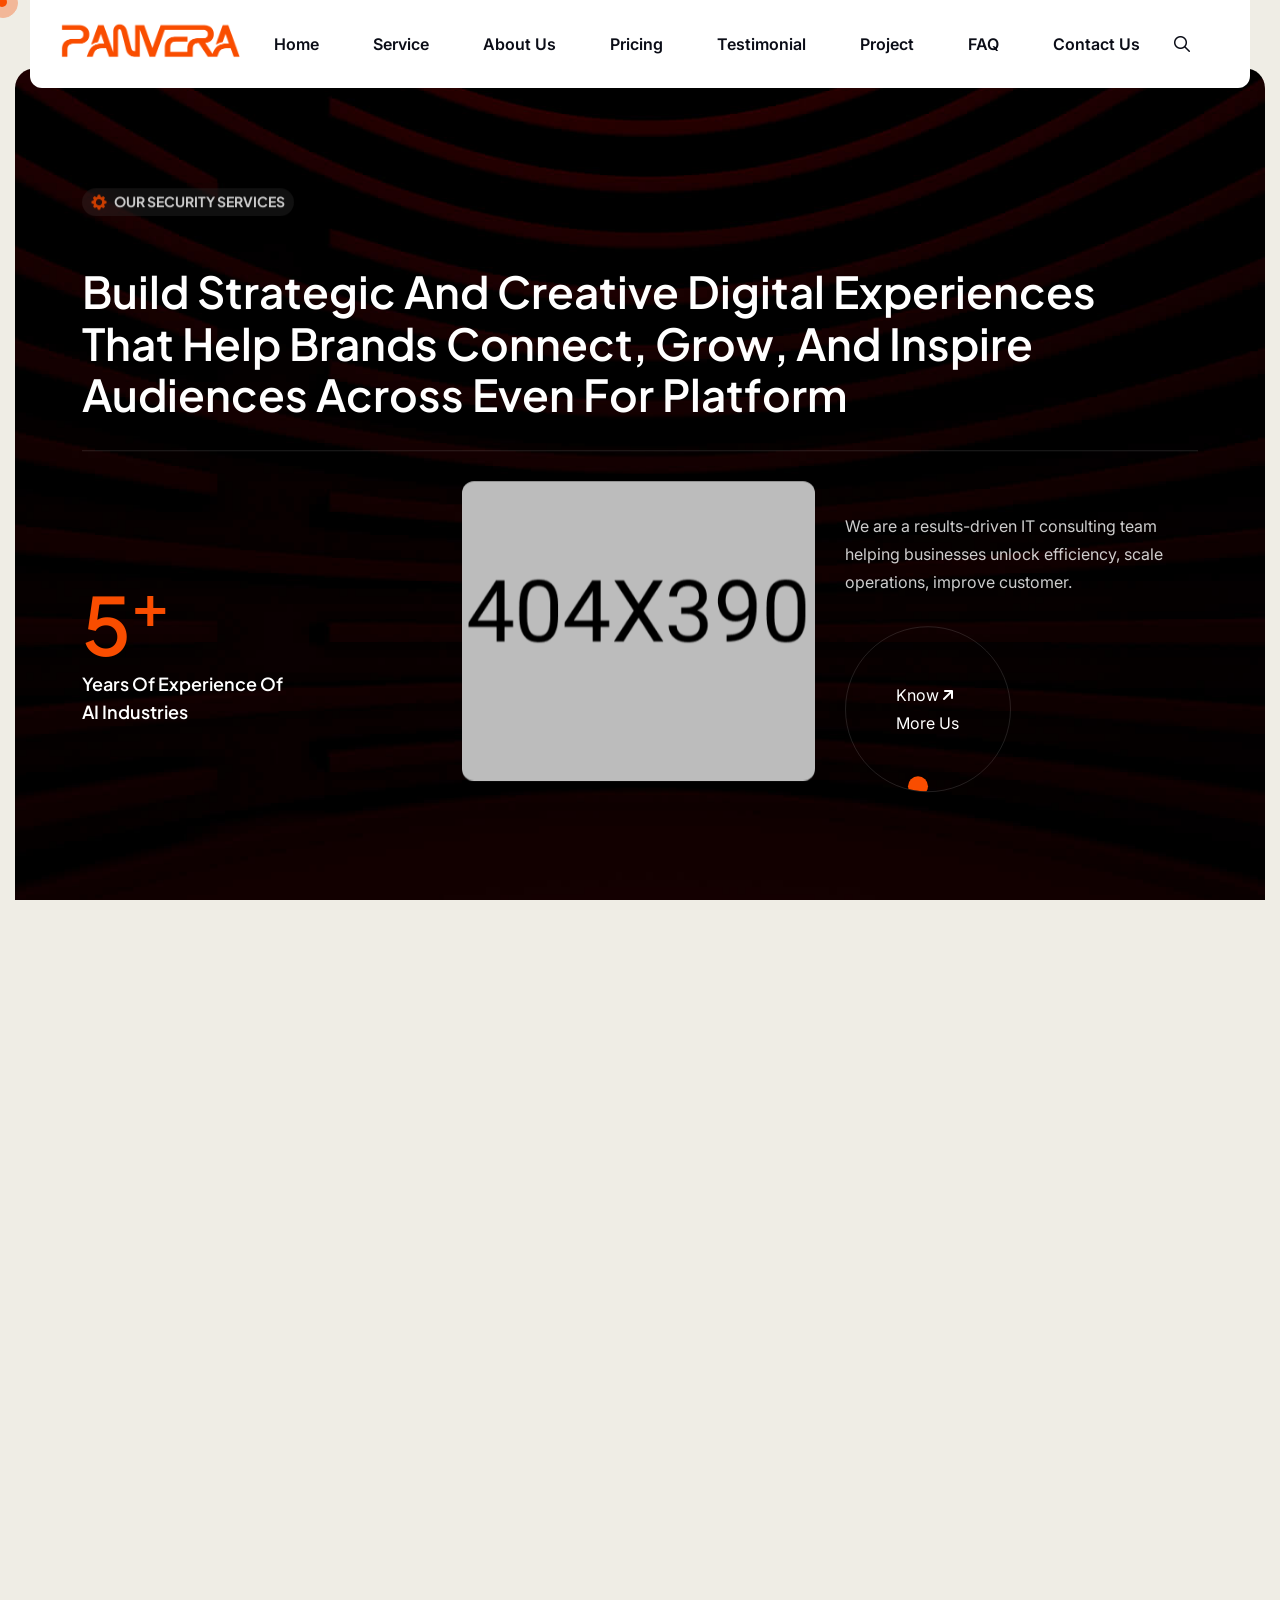
==== commit 61690995: "update search logo" ====
--- a/buyer-file/neotix/index.html
+++ b/buyer-file/neotix/index.html
@@ -253,7 +253,7 @@
                         <div class="search_top d-flex align-items-center">
                             <div class="search_logo">
                                 <a href="index.html">
-                                    <img src="assets/img/logo/white-logo.svg" alt="img">
+                                    <img src="assets/img/home-4/panvera/panveraputih.png" alt="logo-img">
                                 </a>
                             </div>
                             <div class="search_close">
@@ -313,10 +313,10 @@
                                     your digital infrastructure remains secure, up-to-date, and relevant every day.
                                 </p>
                                 <div class="hero-button">
-                                    <a href="contact.html" class="theme-btn">
+                                    <a href="#kontak" class="theme-btn">
                                         Start Your Transformation Now <i class="fa-solid fa-arrow-up-right"></i>
                                     </a>
-                                    <a href="contact.html" class="theme-btn style-btn">
+                                    <a href="#kontak" class="theme-btn style-btn">
                                         Free Consultation <i class="fa-solid fa-arrow-up-right"></i>
                                     </a>
                                 </div>
@@ -431,7 +431,7 @@
                                     <p class="text">
                                         Businesses to thrive in changing digital world. With over a decade.
                                     </p>
-                                    <a href="service-details.html" class="theme-btn">
+                                    <a href="#about" class="theme-btn">
                                         Know more us <i class="fa-solid fa-arrow-up-right"></i>
                                     </a>
                                 </div>
@@ -445,7 +445,7 @@
                                             </div>
                                             <div class="content">
                                                 <h3>
-                                                    <a href="service-details.html">High Financial Burden (CapEx Trap)
+                                                    <a href="#service">High Financial Burden (CapEx Trap)
                                                     </a>
                                                 </h3>
                                                 <p>
@@ -463,7 +463,7 @@
                                                 <img src="assets/img/home-4/icon/02.svg" alt="img">
                                             </div>
                                             <div class="content">
-                                                <h3><a href="service-details.html">The “Launch and Leave” Phenomenon
+                                                <h3><a href="#service">The “Launch and Leave” Phenomenon
                                                     </a></h3>
                                                 <p>
                                                     Often, once software development is complete and the vendor has been
@@ -482,7 +482,7 @@
                                             </div>
                                             <div class="content">
                                                 <h3>
-                                                    <a href="service-details.html">Strategic Misalignment </a>
+                                                    <a href="#service">Strategic Misalignment </a>
                                                 </h3>
                                                 <p>
                                                     There is often a significant gap between technical delivery and the
@@ -501,7 +501,7 @@
                                             </div>
                                             <div class="content">
                                                 <h3>
-                                                    <a href="service-details.html">Non-Scalable Systems </a>
+                                                    <a href="#service">Non-Scalable Systems </a>
                                                 </h3>
                                                 <p>
                                                     Many systems are built without a solid foundation, so when the
@@ -622,7 +622,7 @@
                                             We are a results-driven IT consulting team helping businesses unlock
                                             efficiency, scale operations, improve customer.
                                         </p>
-                                        <a class="theme-btn-main hover-text-heading tw-hover-btn" href="about.html">
+                                        <a class="theme-btn-main hover-text-heading tw-hover-btn" href="#about">
                                             <span class="theme-btn-text"> Know <span class="theme-btn-icon">
                                                     <i class="fa-solid fa-arrow-up-right"></i>
                                                 </span> <br> More Us </span>
@@ -653,7 +653,7 @@
                             <p class="mb-3">
                                 Businesses to thrive in changing digital <br> world. With over a decade.
                             </p>
-                            <a href="pricing.html" class="theme-btn">
+                            <a href="#pricing" class="theme-btn">
                                 Know more us <i class="fa-solid fa-arrow-up-right"></i>
                             </a>
                         </div>
@@ -726,7 +726,7 @@
                                     </ul>
                                 </div>
                                 <div class="pricing-button mt-4">
-                                    <a href="pricing.html" class="theme-btn">
+                                    <a href="#pricing" class="theme-btn">
                                         Get started today <i class="fa-solid fa-arrow-up-right"></i>
                                     </a>
                                 </div>
@@ -751,7 +751,7 @@
                                     </ul>
                                 </div>
                                 <div class="pricing-button mt-4">
-                                    <a href="pricing.html" class="theme-btn">
+                                    <a href="#pricing" class="theme-btn">
                                         Get started today <i class="fa-solid fa-arrow-up-right"></i>
                                     </a>
                                 </div>
@@ -882,7 +882,7 @@
                                             Businesses to thrive in changing digital world. With over a decade systems
                                             that drive growth an efficienc digital world.
                                         </p>
-                                        <a href="project-details.html" class="arrow-icon">
+                                        <a href="#projek" class="arrow-icon">
                                             <i class="fa-solid fa-arrow-up-right"></i>
                                         </a>
                                     </div>
@@ -897,7 +897,7 @@
                                             Businesses to thrive in changing digital world. With over a decade systems
                                             that drive growth an efficienc digital world.
                                         </p>
-                                        <a href="project-details.html" class="arrow-icon">
+                                        <a href="#projek" class="arrow-icon">
                                             <i class="fa-solid fa-arrow-up-right"></i>
                                         </a>
                                     </div>
@@ -943,7 +943,7 @@
                                         We are a strategic IT partner delivering sustainable digital transformation
                                         solutions.
                                     </p>
-                                    <a href="contact.html" class="link-btn wow fadeInUp" data-wow-delay=".5s">
+                                    <a href="#kontak" class="link-btn wow fadeInUp" data-wow-delay=".5s">
                                         Contact us
                                         <i class="fa-solid fa-arrow-up-right"></i>
                                     </a>
@@ -1118,37 +1118,32 @@
                                         </div>
                                         <ul class="list-area">
                                             <li>
-                                                <a href="about.html">
+                                                <a href="#about">
                                                     About us
                                                 </a>
                                             </li>
                                             <li>
-                                                <a href="contact.html">
+                                                <a href="#service">
                                                     Work process
                                                 </a>
                                             </li>
                                             <li>
-                                                <a href="about.html">
-                                                    About us
-                                                </a>
-                                            </li>
-                                            <li>
-                                                <a href="team.html">
+                                                <a href="#about">
                                                     Our team
                                                 </a>
                                             </li>
                                             <li>
-                                                <a href="contact.html">
+                                                <a href="#kontak">
                                                     Contact
                                                 </a>
                                             </li>
                                             <li>
-                                                <a href="contact.html">
+                                                <a href="#kontak">
                                                     Careers
                                                 </a>
                                             </li>
                                             <li>
-                                                <a href="news.html">
+                                                <a href="#kontak">
                                                     Blogs
                                                 </a>
                                             </li>
@@ -1162,32 +1157,32 @@
                                         </div>
                                         <ul class="list-area">
                                             <li>
-                                                <a href="service-details.html">
+                                                <a href="#service">
                                                     Future innovations
                                                 </a>
                                             </li>
                                             <li>
-                                                <a href="service-details.html">
+                                                <a href="#service">
                                                     Smart solutions
                                                 </a>
                                             </li>
                                             <li>
-                                                <a href="service-details.html">
+                                                <a href="#service">
                                                     IT consulting
                                                 </a>
                                             </li>
                                             <li>
-                                                <a href="service-details.html">
+                                                <a href="#service">
                                                     NextGen IT
                                                 </a>
                                             </li>
                                             <li>
-                                                <a href="service-details.html">
+                                                <a href="#service">
                                                     Cyber security
                                                 </a>
                                             </li>
                                             <li>
-                                                <a href="service-details.html">
+                                                <a href="#service">
                                                     Software solution
                                                 </a>
                                             </li>
@@ -1219,11 +1214,11 @@
                             </p>
                             <ul class="footer-list wow fadeInUp" data-wow-delay=".7s">
                                 <li>
-                                    <a href="contact.html">Privacy policy</a>
+                                    <a href="#kontak">Privacy policy</a>
                                 </li>
                                 <li>।</li>
                                 <li>
-                                    <a href="contact.html">Terms & conditions</a>
+                                    <a href="#kontak">Terms & conditions</a>
                                 </li>
                             </ul>
                         </div>
--- a/buyer-file/neotix/assets/css/main.css
+++ b/buyer-file/neotix/assets/css/main.css
@@ -770,6 +770,10 @@
   display: block;
 }
 
+.search_wrapper .search_top .search_logo img {
+  max-width: 100%;
+}
+
 @media (max-width: 575px) {
   .search_wrapper .search_top .search_logo {
     max-width: 150px;
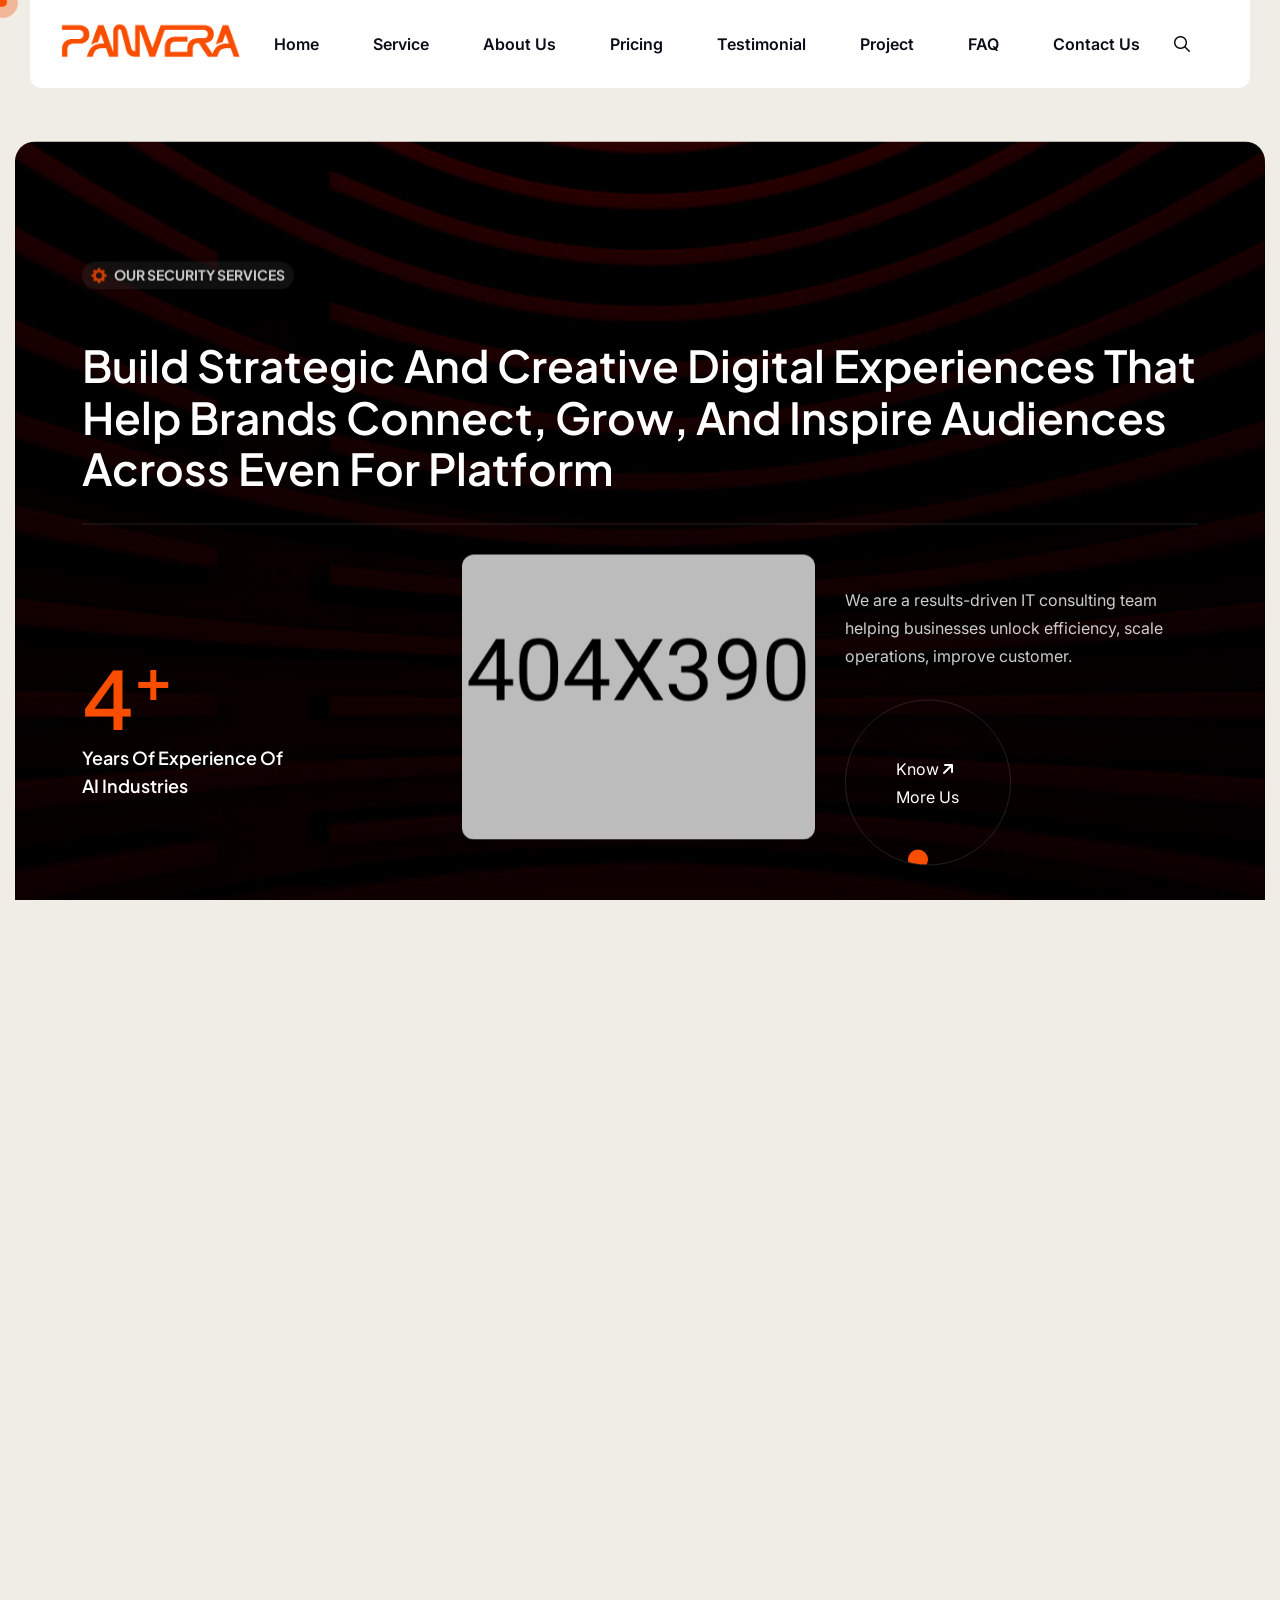
==== commit acefbc3b: "update footer" ====
--- a/buyer-file/neotix/index.html
+++ b/buyer-file/neotix/index.html
@@ -1210,7 +1210,7 @@
                         </div>
                         <div class="footer-bottom-wrapper">
                             <p class="wow fadeInUp" data-wow-delay=".3s">
-                                Copyright <span>Neotix.</span> All rights reserved.
+                                Copyright <span>panvera.</span> All rights reserved.
                             </p>
                             <ul class="footer-list wow fadeInUp" data-wow-delay=".7s">
                                 <li>
